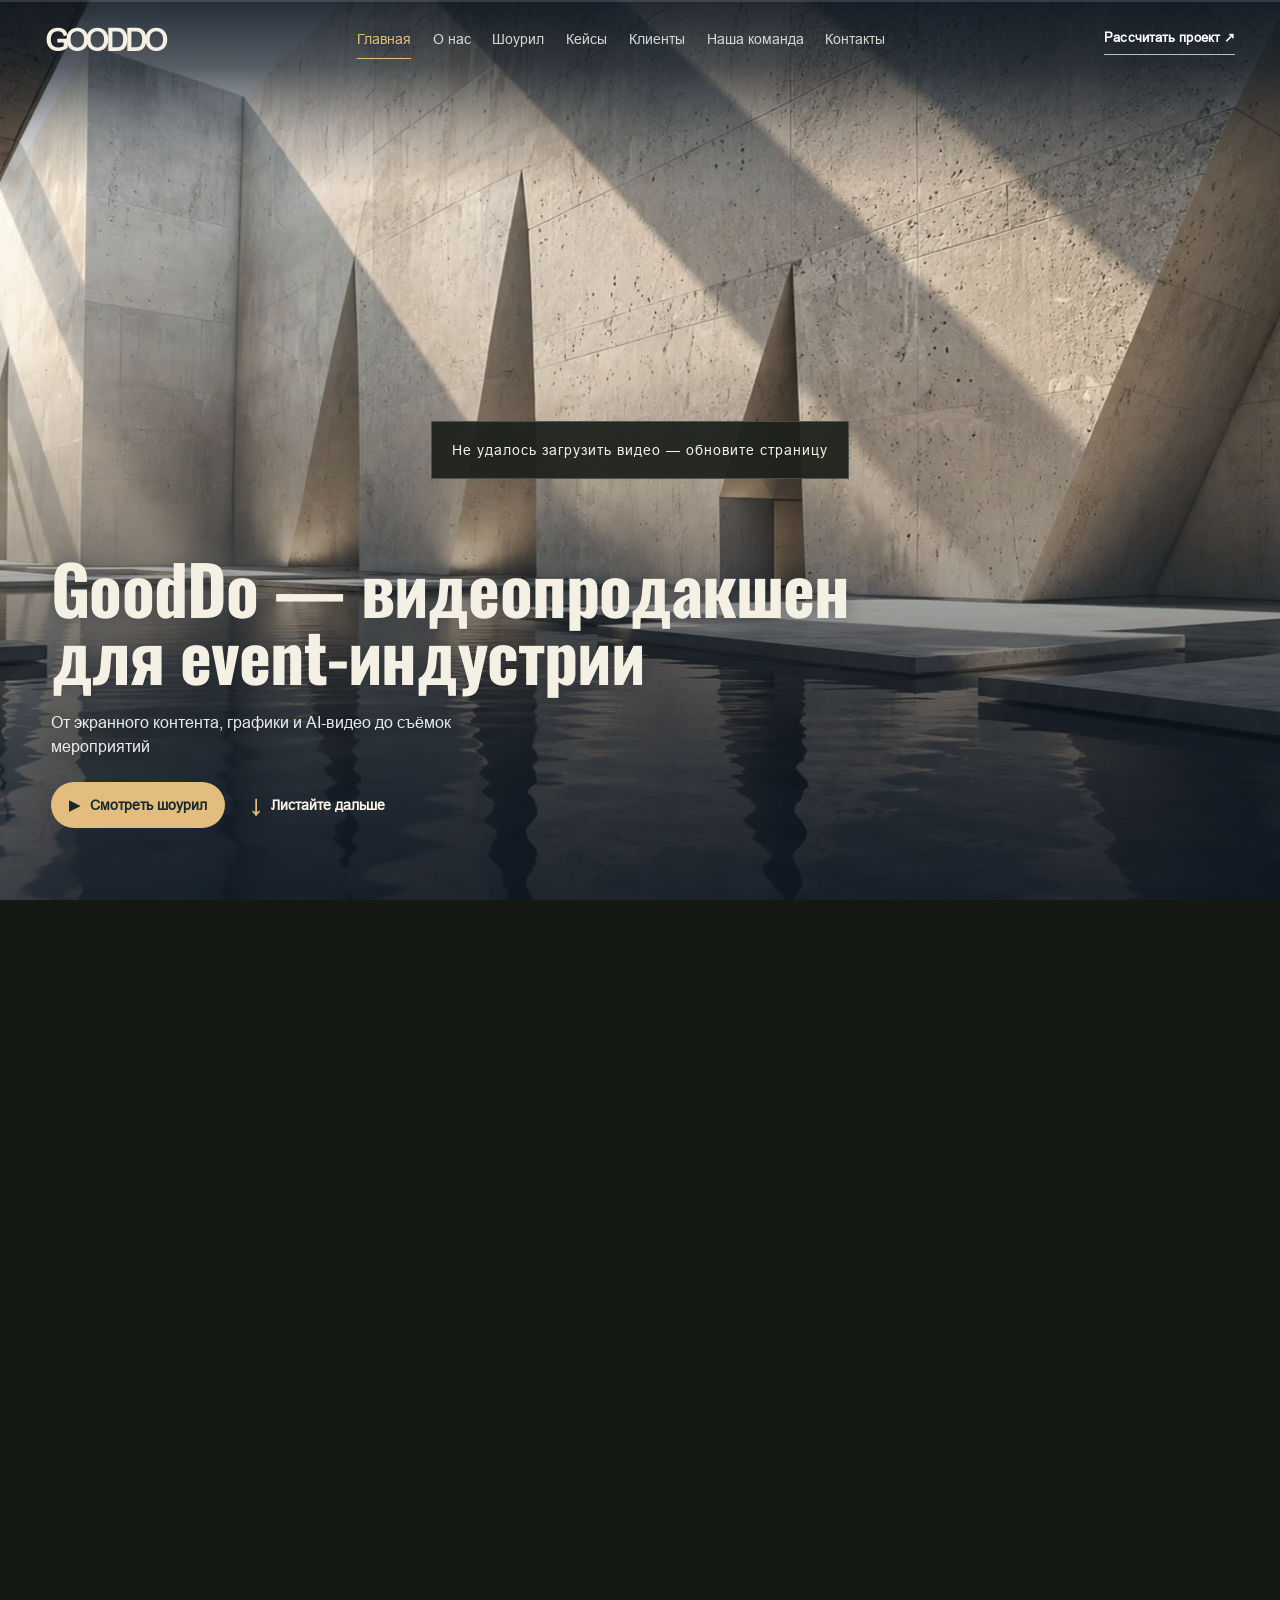
==== review.html @ 55a71979 "Validate Russian phone numbers and show inline email guidance" ====
<!doctype html><html lang="ru"><head><meta charset="utf-8"><meta name="viewport" content="width=device-width, initial-scale=1"><title>GoodDo — видеопродакшен для event-индустрии</title><link rel="stylesheet" href="site.css?v=30"><link rel="stylesheet" href="final-contact.css?v=30"><link rel="icon" type="image/png" href="assets/favicon-gd.png">


</head><body>

<main id="journey" aria-label="Путешествие по галерее GoodDo">
<div class="stage">
<video id="scroll-film" muted playsinline preload="auto" disablepictureinpicture aria-hidden="true"></video>
<section class="team-room" id="team-room" aria-label="Наша команда" aria-hidden="true" inert></section>

<div class="hero-copy" id="hero-copy"><h1>GoodDo — видеопродакшен для event-индустрии</h1><p>От экранного контента, графики и AI-видео до съёмок мероприятий</p>
  <div class="hero-actions">
    <button type="button" id="hero-showreel"><span aria-hidden="true">▶</span> Смотреть шоурил</button>
    <button type="button" id="hero-scroll"><span aria-hidden="true">↓</span> Листайте дальше</button>
  </div>
</div>
<section class="story-titles" id="story-titles" aria-label="О нас" aria-hidden="true" inert>
  <div class="studio-summary" data-route-scroll tabindex="0">
    <h2 class="studio-summary-heading">О нас</h2>
    <div class="studio-facts-grid">
      <article class="story-title"><strong class="studio-metric">13 лет</strong><p>В ивенте и digital</p></article>
      <article class="story-title"><strong class="studio-metric">1000+</strong><p>Реализованных кейсов</p></article>
      <article class="story-title"><strong class="studio-metric">95%</strong><p>Клиентов приходят по рекомендации</p></article>
    </div>
    <p class="studio-trust">Нам доверяют ведущие event-агентства, крупные бренды и банки России. Ценят за качество, надёжность и умение работать с высокими требованиями.</p>
  </div>
</section>
<div class="services-copy" id="services-copy"><h2>От идеи до эфира</h2><p>Находим форму под задачу — снимаем, создаём графику и AI-визуалы, показываем события вживую</p><ul><li>ИИ-ВИДЕО</li><li>ПОСТАНОВКА</li><li>РЕПОРТАЖ</li><li>ГРАФИКА И 3D</li><li>ШОУ И ТРАНСЛЯЦИИ</li></ul></div>
<div id="loading" role="status">ГОТОВИМ ГАЛЕРЕЮ</div>
<section class="glass-scene" id="glass-scene" aria-label="Шоурил GoodDo" inert aria-hidden="true">
<div class="gd-player glass-shell" id="glass-shell" tabindex="-1">
<div class="gd-screen glass-picture">
<video id="showreel-video" class="gd-video" poster="assets/case-media/showreel-2025.webp" playsinline preload="none" aria-label="Шоурил GoodDo 2025"></video>
<div class="gd-surface" id="reel-surface" aria-hidden="true"></div>
<div class="gd-shade" aria-hidden="true"></div>
<header class="gd-head"><h2 class="gd-title glass-title">Шоурил 2025</h2><p class="gd-sub glass-subtitle">GoodDo · <span id="reel-duration">0:00</span></p></header>
<button class="gd-bigplay glass-play" id="reel-play" type="button" aria-label="Смотреть шоурил"><svg viewBox="0 0 24 24" aria-hidden="true" focusable="false"><path d="M8 5.5v13l10.5-6.5z" fill="currentColor"/></svg></button>
<div class="gd-flash" id="reel-flash" aria-hidden="true"></div>
<div class="gd-controls" id="reel-controls">
<div class="gd-progress"><div class="gd-track"><div class="gd-buffer" id="reel-buffer"></div><div class="gd-fill" id="reel-fill"></div></div><input class="gd-seek glass-seek" id="reel-seek" type="range" min="0" max="100" step=".1" value="0" aria-label="Позиция шоурила" aria-valuetext="0:00 из 0:00"></div>
<div class="gd-bar">
<button class="gd-btn" id="reel-toggle" type="button" aria-label="Воспроизвести шоурил"><svg class="gd-i-play" viewBox="0 0 24 24" aria-hidden="true" focusable="false"><path d="M8 5.5v13l10.5-6.5z" fill="currentColor"/></svg><svg class="gd-i-pause" viewBox="0 0 24 24" aria-hidden="true" focusable="false"><path d="M7 5h3.5v14H7zM13.5 5H17v14h-3.5z" fill="currentColor"/></svg></button>
<button class="gd-btn" id="reel-back" type="button" aria-label="Назад на 10 секунд"><svg viewBox="0 0 24 24" aria-hidden="true" focusable="false"><path d="M12 5a7 7 0 1 1-6.6 4.7" fill="none" stroke="currentColor" stroke-width="1.8" stroke-linecap="round"/><path d="M4.5 4.5v5h5" fill="none" stroke="currentColor" stroke-width="1.8" stroke-linecap="round" stroke-linejoin="round"/><text x="12" y="15.4" text-anchor="middle" font-size="7.5" font-family="Arial" font-weight="700" fill="currentColor">10</text></svg></button>
<button class="gd-btn" id="reel-fwd" type="button" aria-label="Вперёд на 10 секунд"><svg viewBox="0 0 24 24" aria-hidden="true" focusable="false"><path d="M12 5a7 7 0 1 0 6.6 4.7" fill="none" stroke="currentColor" stroke-width="1.8" stroke-linecap="round"/><path d="M19.5 4.5v5h-5" fill="none" stroke="currentColor" stroke-width="1.8" stroke-linecap="round" stroke-linejoin="round"/><text x="12" y="15.4" text-anchor="middle" font-size="7.5" font-family="Arial" font-weight="700" fill="currentColor">10</text></svg></button>
<div class="gd-volume"><button class="gd-btn" id="reel-mute" type="button" aria-label="Выключить звук"><svg viewBox="0 0 24 24" aria-hidden="true" focusable="false"><path d="M4 9.5h3.5L12 5.5v13l-4.5-4H4z" fill="currentColor"/><path class="gd-wave" d="M15.5 9a4 4 0 0 1 0 6M17.8 6.6a7.3 7.3 0 0 1 0 10.8" fill="none" stroke="currentColor" stroke-width="1.7" stroke-linecap="round"/><path class="gd-x" d="M16 9.5l5 5M21 9.5l-5 5" fill="none" stroke="currentColor" stroke-width="1.7" stroke-linecap="round"/></svg></button><input class="gd-vol" id="reel-volume" type="range" min="0" max="1" step=".05" value="1" aria-label="Громкость"></div>
<span class="gd-time glass-time" id="reel-time"><span id="reel-current">0:00</span> / <span id="reel-total">0:00</span></span>
<span class="gd-spacer"></span>
<button class="gd-btn" id="reel-pip" type="button" aria-label="Картинка в картинке"><svg viewBox="0 0 24 24" aria-hidden="true" focusable="false"><rect x="3" y="5" width="18" height="14" rx="2" fill="none" stroke="currentColor" stroke-width="1.7"/><rect x="12" y="11.5" width="7" height="5.5" rx="1" fill="currentColor"/></svg></button>
<button class="gd-btn" id="reel-expand" type="button" aria-label="Развернуть шоурил"><svg viewBox="0 0 24 24" aria-hidden="true" focusable="false"><path class="gd-fs-in" d="M4 9V4h5M15 4h5v5M20 15v5h-5M9 20H4v-5" fill="none" stroke="currentColor" stroke-width="1.8" stroke-linecap="round" stroke-linejoin="round"/><path class="gd-fs-out" d="M9 4v5H4M20 9h-5V4M15 20v-5h5M4 15h5v5" fill="none" stroke="currentColor" stroke-width="1.8" stroke-linecap="round" stroke-linejoin="round"/></svg></button>
</div></div>
</div></div></section>
<section class="demo" id="demo" inert aria-hidden="true" aria-label="Контент для ивентов">
  <div class="portfolio-room" aria-hidden="true"><img class="walk-frame" src="assets/ai-hall-walk/01-entry.webp" alt="" decoding="async" hidden><img class="walk-frame" src="assets/ai-hall-walk/02-forward.webp" alt="" decoding="async" hidden><img class="walk-frame" src="assets/ai-hall-walk/03-artwork.webp" alt="" decoding="async" hidden><img class="walk-frame" src="assets/ai-hall-walk/04-exit.webp" alt="" decoding="async" hidden><img class="walk-frame" src="assets/events-hall-walk/01-entry.webp" alt="" decoding="async" hidden><img class="walk-frame" src="assets/events-hall-walk/02-forward.webp" alt="" decoding="async" hidden><img class="walk-frame" src="assets/events-hall-walk/03-artwork.webp" alt="" decoding="async" hidden><img class="walk-frame" src="assets/events-hall-walk/04-exit.webp" alt="" decoding="async" hidden><img class="walk-frame" src="assets/reportage-hall-walk/01-entry.webp" alt="" decoding="async" hidden><img class="walk-frame" src="assets/reportage-hall-walk/02-forward.webp" alt="" decoding="async" hidden><img class="walk-frame" src="assets/reportage-hall-walk/03-artwork.webp" alt="" decoding="async" hidden><img class="walk-frame" src="assets/reportage-hall-walk/04-exit.webp" alt="" decoding="async" hidden><img class="walk-frame" src="assets/hall-concepts/05-shows-broadcasts.webp" alt="" decoding="async" hidden></div>
  <div class="demo-head"><div><p class="gallery-kicker">НИЖНИЙ УРОВЕНЬ / ЗАЛ 01</p><h3 id="deck-heading">Контент для ивентов</h3></div><div class="gallery-actions"><button class="return" data-walk=".64" id="walk-to-art">К работам ↗</button></div></div>
  
  <div class="deck" id="deck">
    <div class="project-cards" id="project-cards" role="group" aria-label="Карусель проектов"></div>
    <div class="carousel-meta">
      <div class="carousel-navigation" role="group" aria-label="Управление каруселью">
        <button class="carousel-control" id="carousel-prev" type="button" aria-label="Предыдущий проект">‹</button>
        <div class="carousel-progress" aria-hidden="true"><span id="carousel-progress"></span></div>
        <span class="carousel-count" id="carousel-count" aria-live="polite">01 / 04</span>
        <button class="carousel-control" id="carousel-next" type="button" aria-label="Следующий проект">›</button>
      </div>
      <p id="walk-instruction">Графика для сцены, экранов, инсталляций и презентаций</p>
    </div>
  </div>
  <p class="demo-hint" id="hint">Листайте работы · Нажмите для просмотра · Прокрутите к следующему залу</p>
</section>
<div class="level-transition" id="level-transition" aria-hidden="true"><div class="concrete-slab" id="concrete-slab"></div></div>
<section class="final-scene" id="final-scene" aria-label="Контакты GoodDo" inert aria-hidden="true"><div class="final-contact-viewport" data-route-scroll><div class="final-content"><span class="eyebrow">GOODDO / ФИНАЛ МАРШРУТА</span><h2>Сделаем ваш проект заметным</h2><p>От первой идеи до последнего кадра — найдём решение под вашу задачу</p><div class="final-actions"><a href="mailto:gooddoprod@gmail.com?subject=GoodDo%20%E2%80%94%20%D1%80%D0%B0%D1%81%D1%81%D1%87%D0%B8%D1%82%D0%B0%D1%82%D1%8C%20%D0%BF%D1%80%D0%BE%D0%B5%D0%BA%D1%82">Рассчитать проект ↗</a><a href="tel:+79254082554">Позвонить ↗</a></div><div class="final-contact"><a href="mailto:gooddoprod@gmail.com">gooddoprod@gmail.com</a><a href="https://t.me/ramil_arifullov" target="_blank" rel="noopener noreferrer">Telegram · Рамиль Арифуллов</a><span>Москва · работаем по всей России</span></div></div></div><div class="loop-hero" id="loop-hero" aria-hidden="true"><h2>GoodDo — видеопродакшен для event-индустрии</h2><p>От экранного контента, графики и AI-видео до съёмок мероприятий</p></div></section>

<div class="route-hud">
<a class="route-brand" href="https://gooddo.ru/" target="_blank" rel="noopener noreferrer" aria-label="Основной сайт GoodDo">GOODDO</a>
<nav class="route-nav" aria-label="Разделы галереи">
<button type="button" data-progress="0" aria-current="step">Главная</button>
<button type="button" data-progress=".12">О нас</button>
<button type="button" data-progress=".367">Шоурил</button>
<button type="button" id="cases-nav-trigger" data-progress=".55" aria-controls="cases-subnav" aria-expanded="false">Кейсы</button>
<button type="button" data-route="clients">Клиенты</button>
<button type="button" data-progress=".85">Наша команда</button>
<button type="button" data-progress=".93">Контакты</button>
</nav>
<nav id="cases-subnav" class="cases-subnav" aria-label="Категории кейсов" hidden>
  <button type="button" data-hall="0" aria-label="Контент для ивентов"><span>Контент для ивентов</span><span class="hall-short-label">Ивент-контент</span></button>
  <button type="button" data-hall="1" aria-label="Графика и ИИ-видео"><span>Графика и ИИ-видео</span><span class="hall-short-label">Графика и ИИ</span></button>
  <button type="button" data-hall="2" aria-label="Постановочная съёмка"><span>Постановочная съёмка</span><span class="hall-short-label">Постановка</span></button>
  <button type="button" data-hall="3" aria-label="Репортажная съёмка ивентов"><span>Репортажная съёмка ивентов</span><span class="hall-short-label">Репортаж</span></button>
</nav>
<a class="route-contact" href="mailto:gooddoprod@gmail.com?subject=GoodDo%20%E2%80%94%20%D1%80%D0%B0%D1%81%D1%81%D1%87%D0%B8%D1%82%D0%B0%D1%82%D1%8C%20%D0%BF%D1%80%D0%BE%D0%B5%D0%BA%D1%82">Рассчитать проект ↗</a></div>
<div class="progress-track" aria-hidden="true"><div id="journey-progress"></div></div>
</div></main>
<dialog id="project" aria-labelledby="project-title">
  <button class="modal-close" id="close" aria-label="Закрыть проект">×</button>
  <div class="project-layout">
    <div class="project-media" id="project-media"><video id="project-video" controls playsinline preload="none"></video><img id="project-poster" hidden alt=""><a class="project-watch" id="project-watch" href="#" target="_blank" rel="noopener noreferrer" hidden>Смотреть видео на Яндекс Диске ↗</a><div class="project-media-caption"><span>GOODDO / КЕЙС</span><span id="project-media-label"></span></div></div>
    <div class="project-copy">
      <div class="eyebrow" id="project-index"></div>
      <h3 id="project-title"></h3>
      <p id="project-desc"></p>
      <div id="project-story"></div>
      <span class="project-tag"></span>
      <button class="project-source" id="project-source" type="button">Рассчитать проект ↗</button>
    </div>
  </div>
  <div class="project-nav"><button id="prev">← Предыдущий</button><span id="project-count">01 / 03</span><button id="next">Следующий →</button></div>
</dialog>

<div class="status" id="status" aria-live="polite"></div><footer>GoodDo</footer>
<script src="web-media.js"></script><script src="hall-data-full.js?v=28-ordered"></script><script src="case-data-full.js?v=20261119"></script><script src="case-media-update.js?v=20261119"></script><script src="portfolio-ui.js?v=28-clean"></script><script src="showreel-player.js?v=28-clean"></script><script src="hall-walk.js?v=28-ordered"></script><script src="scroll-video-timeline.js?v=31-dive"></script><script src="team-config.js?v=29-team-route"></script><script src="team-layer.js?v=29-team-route"></script><script src="scroll-player.js?v=30"></script><script src="client-content.js?v=28-review"></script><script src="project-forms.js?v=32-hint"></script><script src="v24-navigation.js?v=30"></script></body></html>
---- site.css ----
/* Основные стили */
@font-face{font-family:Oswald;src:url('assets/oswald-bold.ttf')}@font-face{font-family:Arial;src:url('assets/arial.ttf')}
*{box-sizing:border-box}html{scroll-behavior:smooth}body{margin:0;background:#1d211c;color:#f4f0e3;font:16px Arial,sans-serif}button,a{color:inherit}button{cursor:pointer;font:inherit}button:focus-visible,a:focus-visible{outline:2px solid #f4f0e3;outline-offset:5px}header{padding:25px 4vw;border-bottom:1px solid #fff3;display:flex;align-items:center;justify-content:space-between;gap:20px}.wordmark{font-weight:bold;font-size:28px;letter-spacing:-2px}.eyebrow{font-size:12px;letter-spacing:2px;text-transform:uppercase}.intro{max-width:1500px;margin:auto;padding:50px 4vw 24px}.intro h1{font:clamp(32px,4vw,62px)/1.2 Oswald,sans-serif;margin:14px 0 20px}.intro p{max-width:900px;line-height:1.7;color:#d4d2c5}.jump{display:inline-block;margin:10px 20px 15px 0;text-decoration:none;border-bottom:1px solid #aaa;padding-bottom:6px}.film{width:92%;max-width:1500px;display:block;margin:0 auto 25px;aspect-ratio:16/9;background:#131611;border:1px solid #fff2}.meta{max-width:1500px;margin:0 auto;padding:0 4vw 40px;display:flex;gap:20px;justify-content:space-between;color:#b8bcae;font-size:13px}.section-title{max-width:1500px;margin:auto;padding:45px 4vw 25px}.section-title h2{font:42px Oswald,sans-serif;margin:0 0 12px}.section-title p{color:#c9ccbf;line-height:1.6}.demo{position:relative;height:760px;margin:0 4vw 60px;overflow:hidden;background:linear-gradient(#10190b65,#10190b80),url('assets/gallery.webp') center/cover;perspective:1400px;border:1px solid #fff3}.demo:before{content:'';position:absolute;inset:0;background:#11180c;opacity:0;transition:opacity .8s}.demo.expanded:before{opacity:.38}.demo-head{position:absolute;top:25px;left:30px;right:30px;display:flex;justify-content:space-between;align-items:center;z-index:2}.demo-head h3{font:26px Oswald,sans-serif;margin:0}.demo-hint{position:absolute;bottom:27px;left:0;right:0;text-align:center;font-size:14px;letter-spacing:1px}.deck{position:absolute;inset:0}.art{position:absolute;left:calc(50% - 180px);top:calc(50% - 110px);width:360px;height:220px;padding:7px;border:0;background:linear-gradient(130deg,#b7a276,#4e4232,#a58b65);box-shadow:0 18px 55px #10150b90;transform:scale(1.65);transition:transform .85s cubic-bezier(.2,.8,.2,1),opacity .45s;opacity:0;text-align:left}.art img{width:100%;height:100%;object-fit:cover}.art:after{content:'';position:absolute;inset:55% 7px 7px;background:linear-gradient(transparent,#111c)}.art span{position:absolute;left:20px;right:20px;bottom:20px;font:21px Oswald,sans-serif;z-index:1}.art small{position:absolute;left:16px;top:16px;z-index:1;font:10px Arial,sans-serif;padding:5px;background:#10180fc0;letter-spacing:1px}.art.front{opacity:1;z-index:4}.expanded .art{opacity:1}.expanded .art:nth-child(1){transform:translate(-230px,-145px) rotateY(-7deg) rotate(-2deg)}.expanded .art:nth-child(2){transform:translate(230px,-130px) rotateY(7deg) rotate(2deg);transition-delay:.065s}.expanded .art:nth-child(3){transform:translate(-220px,125px) rotateY(5deg) rotate(-2deg);transition-delay:.13s}.expanded .art:nth-child(4){transform:translate(225px,130px) rotateY(-5deg) rotate(2deg);transition-delay:.195s}.art:hover{filter:brightness(1.09)}.return{border:1px solid #fff5;background:#1a211c80;padding:12px 18px;font-size:12px;letter-spacing:.5px}.return[hidden]{display:none}
dialog{border:1px solid #6d7565;background:#1d231eee;color:#f4f0e3;width:min(1500px,96vw);max-width:none;padding:70px 35px 40px;box-shadow:0 30px 120px #0009}dialog::backdrop{background:#0c110bba;backdrop-filter:blur(5px)}.modal-close{position:absolute;right:24px;top:12px;border:0;background:none;font-size:42px}.project-layout{display:grid;grid-template-columns:200px minmax(0,1fr) 210px;align-items:center;gap:28px}.project-layout h3{font:34px/1.2 Oswald,sans-serif}.project-layout p{font-size:15px;line-height:1.6}.project-layout video{width:100%;aspect-ratio:16/9;background:#121611}.project-note{font-size:12px!important;color:#bfc6b7;text-align:center}.project-nav{display:flex;justify-content:space-between;margin-top:25px;gap:12px}.project-nav button{background:none;border:1px solid #fff4;padding:10px 15px}.status{font-size:12px;color:#bbc1b3;padding:20px 4vw}footer{padding:30px 4vw;border-top:1px solid #fff2;color:#b6bcae;font-size:13px}.sr{position:absolute;width:1px;height:1px;overflow:hidden;clip-path:inset(50%)}
@media(max-width:900px){.project-layout{grid-template-columns:1fr}.project-layout aside:last-child{display:none}.project-layout h3{margin:10px 0}.project-layout p{margin:10px 0}.demo{height:650px}.art{width:280px;height:172px;left:calc(50% - 140px);top:calc(50% - 86px)}.expanded .art:nth-child(1){transform:translate(-160px,-120px)}.expanded .art:nth-child(2){transform:translate(160px,-120px)}.expanded .art:nth-child(3){transform:translate(-160px,100px)}.expanded .art:nth-child(4){transform:translate(160px,100px)}}
@media(max-width:620px){header .eyebrow{font-size:10px}.intro{padding-top:28px}.intro h1{font-size:38px}.meta{flex-direction:column;gap:8px}.section-title h2{font-size:32px}.demo{height:570px;margin:0 12px 30px}.demo-head{left:18px;right:18px;align-items:start}.demo-head h3{font-size:21px}.return{font-size:10px;padding:9px}.art{width:42%;height:145px;left:29%;top:calc(50% - 72px);transform:scale(1.7)}.art span{font-size:16px;left:13px;bottom:15px}.expanded .art:nth-child(1){transform:translate(-56%,-110px)}.expanded .art:nth-child(2){transform:translate(56%,-110px)}.expanded .art:nth-child(3){transform:translate(-56%,75px)}.expanded .art:nth-child(4){transform:translate(56%,75px)}.demo-hint{font-size:11px;padding:0 15px}dialog{padding:50px 20px 25px}.project-layout{gap:12px}.project-nav button{font-size:12px}.project-layout aside p{display:none}}
@keyframes side-in-left{from{opacity:0;transform:translateX(-35px)}to{opacity:1;transform:translateX(0)}}@keyframes side-in-right{from{opacity:0;transform:translateX(35px)}to{opacity:1;transform:translateX(0)}}@keyframes player-in{from{opacity:0;transform:scale(.94)}to{opacity:1;transform:scale(1)}}dialog[open] .project-layout>aside:first-child{animation:side-in-left .65s .15s both}dialog[open] .project-layout>aside:last-child{animation:side-in-right .65s .22s both}dialog[open] .project-layout>div{animation:player-in .55s both}@media(prefers-reduced-motion:reduce){dialog[open] .project-layout>*{animation:none!important}html{scroll-behavior:auto}.art,.demo:before{transition:none}}

/* One continuous scroll journey, with the portfolio in the same pinned stage */
html{scroll-behavior:auto;scrollbar-width:thin;scrollbar-color:#c1b293 #20241e}
body{background:#151914;overflow-x:clip}
#journey{height:1200svh;position:relative}
.stage{position:sticky;top:0;height:100svh;min-height:320px;overflow:clip;background:#151914}
.stage::before{content:'';position:absolute;inset:0;background:linear-gradient(#13170fcc,#13170fcc),url('assets/gallery.webp') center/cover}
#scroll-film{position:absolute;inset:0;width:100%;height:100%;object-fit:contain;pointer-events:none;visibility:hidden}
#scroll-film.ready{visibility:visible}
#loading{position:absolute;z-index:5;left:50%;top:50%;transform:translate(-50%,-50%);font-size:14px;letter-spacing:1px;text-align:center;padding:20px;background:#1d211cef;border:1px solid #fff3}
#loading[hidden]{display:none}
.route-hud{position:absolute;z-index:8;bottom:0;left:0;right:0;display:flex;align-items:center;justify-content:space-between;gap:20px;padding:38px 3vw 20px;background:linear-gradient(transparent,#111810e8);pointer-events:none}
.route-hud>*{pointer-events:auto}
.route-nav{display:flex;gap:6px}
.route-nav button{border:1px solid #f4f0e330;background:#141b1480;color:#f4f0e3;padding:10px 16px;font-size:11px;letter-spacing:.5px;backdrop-filter:blur(8px)}
.route-nav button[aria-current=step]{background:#f4f0e3;color:#1d211c;border-color:#f4f0e3}
.progress-track{position:absolute;bottom:0;left:0;right:0;height:3px;background:#fff2;z-index:10}
#journey-progress{height:100%;background:#f4f0e3;transform:scaleX(0);transform-origin:left}
.demo{position:absolute;inset:0;width:100%;height:100%!important;margin:0!important;border:0;opacity:0;will-change:transform,opacity;overflow:clip}
.demo-head{top:28px;left:3vw;right:3vw}
.demo-hint{bottom:95px}
.status{position:absolute;width:1px;height:1px;padding:0;overflow:hidden;clip-path:inset(50%)}
footer{display:none}
@media(max-width:760px){
  #journey{height:1100svh}
  .route-hud{display:block;padding:30px 18px 18px}
  .route-nav{display:grid;grid-template-columns:repeat(4,1fr);gap:4px}
  .route-nav button{font-size:9px;padding:11px 4px}
  .demo-head{top:26px;left:18px;right:18px}
  .demo-hint{bottom:118px}
}
@media(max-height:600px) and (min-width:621px){
  .art{width:240px;height:145px;left:calc(50% - 120px);top:calc(50% - 72px)}
  .expanded .art:nth-child(1){transform:translate(-155px,-95px)}
  .expanded .art:nth-child(2){transform:translate(155px,-95px)}
  .expanded .art:nth-child(3){transform:translate(-155px,65px)}
  .expanded .art:nth-child(4){transform:translate(155px,65px)}
  .demo-hint{bottom:58px}.route-hud{padding-bottom:12px}
}
.glass-scene{position:absolute;inset:0;z-index:2;display:flex;align-items:center;justify-content:center;perspective:1600px;pointer-events:none;opacity:0}
.glass-shell{width:min(68vw,1000px,calc((100svh - 280px)*1.7778));padding:16px;border-radius:28px;border:1px solid #ffffffe0;background:linear-gradient(135deg,#ffffff4f,#ffffff12 36%,#f3e5d526 68%,#ffffff4d);box-shadow:0 35px 75px -20px #1a1b1e80,0 8px 22px #1112,inset 0 1px 1px #fff,inset 0 -1px 1px #fff7;backdrop-filter:blur(18px) saturate(1.15);-webkit-backdrop-filter:blur(18px) saturate(1.15);position:relative;pointer-events:auto;will-change:transform;isolation:isolate}
.glass-shell::before{content:'';position:absolute;inset:1px;border-radius:26px;background:linear-gradient(118deg,#fff3,transparent 23%,transparent 71%,#fff2);pointer-events:none;z-index:-1}
.glass-picture{position:relative;aspect-ratio:16/9;overflow:hidden;border-radius:15px;background:#121811;box-shadow:0 0 0 1px #fff4}
#showreel-video{display:block;width:100%;height:100%;object-fit:cover}
.glass-play{position:absolute;left:50%;top:50%;transform:translate(-50%,-50%);width:72px;height:72px;border-radius:50%;border:1px solid #fffb;color:#fff;background:#ffffff24;backdrop-filter:blur(12px);font-size:23px;box-shadow:inset 0 1px #fff8,0 7px 30px #1114;transition:opacity .2s,background .2s}
.glass-play:hover{background:#ffffff4d}
.glass-shell.is-playing .glass-play{opacity:0;pointer-events:none}
.glass-caption{display:flex;align-items:center;justify-content:space-between;gap:15px;padding:15px 5px 5px;color:#fff;text-shadow:0 1px 8px #0007}
.glass-title{font:22px/1 Oswald,sans-serif;letter-spacing:1px;margin:0 0 7px}
.glass-subtitle{font:10px Arial,sans-serif;letter-spacing:1px;margin:0;color:#fffe}
.glass-actions{display:flex;align-items:center;gap:8px}
.glass-control{width:40px;height:40px;border-radius:50%;background:#ffffff18;border:1px solid #fff8;font-size:17px;color:#fff;display:grid;place-items:center}
.glass-control:hover{background:#ffffff38}
.glass-time{font-size:11px;font-variant-numeric:tabular-nums;min-width:32px;text-align:center;color:#fff}
.glass-seek{display:block;width:calc(100% - 10px);height:12px;margin:9px 5px 0;accent-color:#fff;cursor:pointer}
.glass-shell:fullscreen{width:100vw;height:100dvh;max-width:none;border:0;border-radius:0;background:#121611;display:flex;flex-direction:column;justify-content:center;padding:24px;transform:none!important}
.glass-shell:fullscreen .glass-picture{max-height:calc(100dvh - 125px);aspect-ratio:auto;flex:1}
.glass-shell:fullscreen #showreel-video{object-fit:contain}
.glass-scene{isolation:isolate}
@media(max-width:760px){.glass-scene::before{content:'';position:absolute;inset:0;z-index:-1;background:linear-gradient(#1113,#1115),url('assets/gallery.webp') center/cover}}
@media(max-width:760px){.glass-shell{width:calc(100vw - 32px);padding:10px;border-radius:22px}.glass-picture{border-radius:12px}.glass-caption{padding:12px 3px 2px;gap:8px}.glass-title{font-size:19px}.glass-subtitle{font-size:8px;letter-spacing:.5px}.glass-actions{gap:5px}.glass-control{width:34px;height:34px}.glass-play{width:60px;height:60px}.glass-time{font-size:10px;min-width:26px}}
@media(max-height:500px){.glass-shell{width:min(65vw,calc((100svh - 150px)*1.7778));padding:8px;border-radius:18px}.glass-caption{padding:7px 3px 0}.glass-title{font-size:16px;margin-bottom:3px}.glass-subtitle{font-size:8px}.glass-control{width:30px;height:30px}.glass-seek{margin-top:3px}.glass-play{width:50px;height:50px}}
@media(prefers-reduced-motion:reduce){.glass-play{transition:none}}

html{scrollbar-gutter:stable}
#journey{height:1400svh}
.demo{background:none;z-index:3;isolation:isolate;perspective:1600px}
.portfolio-room{position:absolute;inset:0;background:linear-gradient(#070f191a,#070c1b66),url('assets/entrance-02-dark.webp') center/cover;z-index:-2;will-change:transform}
.demo::before{z-index:-1;background:#080c17}.demo.expanded::before{opacity:.3}
.demo-head{z-index:6;align-items:center}.gallery-kicker{font-size:10px;letter-spacing:2px;margin:0 0 9px;color:#d8e1e9}.demo-head h3{font:30px/1 Oswald,sans-serif;letter-spacing:1px}
.return{border-radius:30px;border-color:#ffffff80;background:#ffffff14;backdrop-filter:blur(16px);padding:14px 20px}
.deck{perspective:1600px;transform-style:preserve-3d}
.category-card,.art{color:#fff;border:1px solid #ffffffb3;background:linear-gradient(130deg,#ffffff38,#ffffff0c 48%,#e0ecf52b);box-shadow:0 25px 60px #02050b70,inset 0 1px 1px #fff9;backdrop-filter:blur(18px) saturate(1.1);-webkit-backdrop-filter:blur(18px) saturate(1.1);border-radius:24px;text-align:left;overflow:clip}
.category-card{position:absolute;left:50%;top:46%;width:min(570px,60vw,calc((100svh - 290px)*1.55));padding:13px;transform:translate(-50%,-50%);transition:transform .65s cubic-bezier(.2,.75,.2,1),opacity .4s .2s;z-index:5}
.category-card img{width:100%;aspect-ratio:16/9;display:block;object-fit:cover;border-radius:14px}
.category-caption{display:flex;align-items:center;justify-content:space-between;padding:19px 10px 10px}.category-caption small{font-size:10px;letter-spacing:1.5px;color:#dce4ee;display:block;margin-bottom:10px}.category-caption strong{font:38px/1 Oswald,sans-serif;letter-spacing:1px}.category-arrow{width:44px;height:44px;display:grid;place-items:center;border:1px solid #fff8;border-radius:50%;font-size:24px;background:#fff1}
.category-bottom{display:block;border-top:1px solid #fff3;padding:13px 10px 3px;font-size:9px;letter-spacing:1.15px;color:#e7ebf1}
.expanded .category-card{opacity:0;transform:translate(-50%,-50%) scale(.83);pointer-events:none;transition-delay:0s}
.project-cards{position:absolute;inset:0;perspective:1600px;transform-style:preserve-3d}
.art{width:min(25vw,310px);height:auto;left:50%;top:46%;padding:10px;opacity:0;transform:translate(-50%,-50%) scale(.8);transition:transform .8s cubic-bezier(.2,.75,.2,1),opacity .5s,box-shadow .25s,border-color .25s;transform-origin:center;z-index:2}
.art::after{display:none}.art img{display:block;width:100%;height:auto;aspect-ratio:16/10;object-fit:cover;border-radius:14px}
.art .card-caption{position:static;display:block;padding:11px 5px 5px;font:22px/1.2 Oswald,sans-serif;letter-spacing:.2px}
.art .card-index{position:static;display:block;background:none;padding:0;margin-bottom:6px;font:9px/1.3 Arial,sans-serif;color:#d6e2ed;letter-spacing:1.5px}
.art .card-arrow{position:static;float:right;font:20px Arial,sans-serif}
.expanded .art{opacity:1}
.expanded .art:nth-child(1){transform:translate(-184%,-40%) translateZ(-65px) rotateY(12deg) rotateZ(-4deg);transition-delay:.05s}
.expanded .art:nth-child(2){transform:translate(-95%,-57%) translateZ(12px) rotateY(4deg) rotateZ(-1.5deg);transition-delay:.1s;z-index:3}
.expanded .art:nth-child(3){transform:translate(-5%,-53%) translateZ(28px) rotateY(-4deg) rotateZ(1.5deg);transition-delay:.15s;z-index:4}
.expanded .art:nth-child(4){transform:translate(84%,-36%) translateZ(-65px) rotateY(-12deg) rotateZ(4deg);transition-delay:.2s}
.art:hover,.art:focus-visible{filter:none;border-color:#fff;box-shadow:0 30px 65px #02050b99,inset 0 0 0 1px #fff9;z-index:7}
.art.selected{border-color:#fff}
.art:nth-child(4) .card-caption{text-align:right}
.art:nth-child(4) .card-arrow{float:left}
.demo-hint{color:#e6ebf0;letter-spacing:1.6px;font-size:11px;bottom:105px}
.level-transition{position:absolute;inset:0;z-index:7;pointer-events:none;overflow:clip;visibility:hidden}
.concrete-slab{position:absolute;left:-10%;top:0;width:120%;height:140%;background:linear-gradient(120deg,#c2b5a144,#3a342d77),url('assets/atrium.webp') 82% 20%/300% auto;box-shadow:0 -25px 70px #14120fa0,0 35px 65px #070a0de0;border-top:2px solid #dfd2ba80;border-bottom:60px solid #51493f;will-change:transform;transform-origin:center}
.concrete-slab::after{content:'';position:absolute;left:0;right:0;top:28%;height:1px;background:#4d463d66;box-shadow:0 180px #4d463d55,0 360px #4d463d55}
#project{padding:78px 24px 28px;width:min(1440px,98vw);max-height:96svh;border:0;background:transparent;box-shadow:none;overflow:auto;color:#fff}
#project::backdrop{background:#07111bc9;backdrop-filter:blur(10px)}
.project-layout{grid-template-columns:minmax(160px,.8fr) minmax(0,3fr) minmax(160px,.8fr);gap:20px;align-items:center}
.project-layout>aside{padding:23px 19px;border:1px solid #fff5;border-radius:22px;background:linear-gradient(130deg,#ffffff20,#ffffff08);backdrop-filter:blur(20px);box-shadow:inset 0 1px #fff5}
.project-layout h3{font:30px/1.15 Oswald,sans-serif;margin:16px 0;overflow-wrap:anywhere}.project-layout p{font-size:13px;line-height:1.65;color:#e0e7ed}
.project-layout .eyebrow{font-size:9px;letter-spacing:1.5px}.project-tag{display:block;margin-top:26px;font-size:9px;letter-spacing:1px;color:#b9c7d4}
.project-media{padding:12px;border:1px solid #ffffffb3;border-radius:24px;background:linear-gradient(130deg,#ffffff38,#ffffff10 45%,#ffffff29);backdrop-filter:blur(20px);box-shadow:0 25px 90px #0007,inset 0 1px #fff9;transform-origin:center}
.project-layout video{border-radius:14px;display:block;object-fit:contain}
.project-media-caption{display:flex;justify-content:space-between;gap:8px;padding:15px 5px 3px;font-size:8px;letter-spacing:1px;color:#e6edf5}
.project-services{border-top:1px solid #fff3;padding-top:14px;margin-top:20px;font-size:11px;line-height:2;color:#d2dee8}.project-services span{display:block}
.modal-close{right:28px;top:14px;width:44px;height:44px;border:1px solid #fff8;border-radius:50%;background:#ffffff14;backdrop-filter:blur(12px);font-size:30px;line-height:1}
.project-nav{max-width:650px;margin:28px auto 0;align-items:center}.project-nav button{border-radius:30px;background:#ffffff12;padding:13px 20px;font-size:12px}.project-nav span{font-size:11px;letter-spacing:2px;color:#d3dfe9}
#project[open] .project-layout>div{animation:none}
#project.closing .project-layout>aside{opacity:0;transition:opacity .18s}
@media(max-width:1050px){.project-layout{grid-template-columns:1fr 2.6fr}.project-layout>aside:last-child{display:none}.art .card-caption{font-size:18px}}
@media(max-width:760px){
 #journey{height:1300svh}.demo-head{top:28px}.gallery-kicker{font-size:8px;letter-spacing:1.5px}.demo-head h3{font-size:26px}.return{font-size:10px;padding:12px 16px}
 .category-card{width:calc(100% - 44px);max-width:470px;top:46%;padding:10px;border-radius:22px}.category-caption{padding:16px 8px 10px}.category-caption strong{font-size:32px}.category-caption small{font-size:9px}.category-bottom{font-size:8px;line-height:1.5;letter-spacing:.6px}
 .art{width:calc((100vw - 58px)/2);max-width:240px;top:45%;left:50%;padding:8px;border-radius:18px}.art img{border-radius:11px}.art .card-caption{font-size:17px;padding:10px 2px 4px}.art .card-index{font-size:8px;letter-spacing:.6px}.art .card-arrow{display:none}
 .expanded .art:nth-child(1){transform:translate(-105%,-111%) rotate(-2deg)}.expanded .art:nth-child(2){transform:translate(5%,-109%) rotate(2deg)}.expanded .art:nth-child(3){transform:translate(-105%,4%) rotate(-1deg)}.expanded .art:nth-child(4){transform:translate(5%,6%) rotate(1deg)}
 .demo-hint{font-size:9px;letter-spacing:1px;bottom:125px}
 #project{width:100vw;max-height:100svh;padding:65px 18px 25px}.project-layout{display:flex;flex-direction:column;gap:14px}.project-media{order:0;width:100%;padding:9px;border-radius:20px}.project-description{order:1;width:100%}.project-layout>aside:last-child{display:block;order:2;width:100%}.project-layout>aside{padding:18px}.project-layout aside p{display:block;margin:8px 0}.project-layout h3{font-size:25px;margin:10px 0}.project-tag{margin-top:14px}.project-services{margin-top:12px;padding-top:9px}.project-media-caption{font-size:7px;letter-spacing:.5px}.project-nav{margin-top:19px}.project-nav button{padding:12px 13px;font-size:11px}.project-nav span{font-size:10px;letter-spacing:.5px}.modal-close{right:20px;top:10px}
}
@media(max-height:560px) and (min-width:761px){.category-card{width:360px;top:45%;padding:9px}.category-caption{padding:10px 6px}.category-caption strong{font-size:26px}.category-bottom{display:none}.art{width:22vw;max-width:255px;top:45%}.art img{aspect-ratio:16/8}.demo-hint{bottom:74px}.project-layout>aside{padding:14px}.project-layout h3{font-size:22px}.project-layout p{font-size:11px}.project-nav{margin-top:12px}#project{padding-top:62px}}
@media(prefers-reduced-motion:reduce){.category-card,.art,.demo::before{transition:none!important}.concrete-slab{display:none}}
#journey{height:3400svh}
.portfolio-room{background:#080e15;overflow:clip}
.portfolio-room::after{content:'';position:absolute;inset:0;background:linear-gradient(#050a122b,transparent 35%,#050a1215 60%,#050a12bb);pointer-events:none}
.walk-frame{position:absolute;inset:0;width:100%;height:100%;object-fit:cover;opacity:1;transform-origin:50% 55%;will-change:transform}
.walk-frame:first-child{opacity:1}
.gallery-actions{display:flex;gap:10px;align-items:center}
.walk-description{position:absolute;left:4vw;bottom:188px;max-width:560px;color:#f6f8fa;pointer-events:none;text-shadow:0 2px 15px #0008}
.walk-description h4{font:clamp(28px,3.5vw,48px)/1.2 Oswald,sans-serif;letter-spacing:1px;margin:12px 0}
#walk-counter{font:11px Arial,sans-serif;letter-spacing:2px;color:#d3dfe9;margin:0}
#walk-instruction{font:14px/1.6 Arial,sans-serif;letter-spacing:.4px;margin:0;color:#d5e0ea}
.walk-nav{position:absolute;bottom:103px;left:50%;transform:translateX(-50%);display:flex;gap:6px;padding:6px;border:1px solid #fff3;border-radius:35px;background:#09111a60;backdrop-filter:blur(14px);z-index:6}
.walk-nav button{display:flex;align-items:center;gap:8px;padding:10px 18px;border:0;border-radius:25px;background:transparent;font-size:10px;letter-spacing:.5px;color:#e3eaf2;white-space:nowrap}
.walk-nav button[aria-current=step]{background:#e7eef2;color:#111b26}
.walk-nav button:hover{box-shadow:inset 0 0 0 1px #fff7}
.demo-hint{bottom:169px}
.deck{opacity:0;pointer-events:none}
.project-cards{pointer-events:none}
.art,.category-card{pointer-events:auto}
.category-card{width:min(480px,56vw,calc((100svh - 320px)*1.55));top:43%}
.art{top:43%}
@media(max-width:760px){
 #journey{height:3200svh}
 .walk-frame:nth-child(1){object-position:65% center}.walk-frame:nth-child(2){object-position:63% center}.walk-frame:nth-child(3){object-position:70% center}.walk-frame:nth-child(4){object-position:55% center}
 .walk-description{left:24px;right:24px;bottom:214px}.walk-description h4{font-size:31px;margin:10px 0}#walk-instruction{font-size:12px;line-height:1.6;max-width:280px}
 .walk-nav{bottom:107px;gap:2px;padding:5px;max-width:calc(100vw - 24px)}.walk-nav button{font-size:9px;gap:5px;padding:10px 12px}.demo-hint{bottom:175px;font-size:8px}
 .category-card{width:calc(100% - 44px);top:42%;max-width:430px}.art{top:42%}
 .gallery-actions{gap:5px}.gallery-actions .return{font-size:9px;padding:11px 13px}
}
@media(max-height:560px) and (min-width:761px){.category-card{width:310px;top:43%}.art{width:20vw;max-width:230px;top:40%}.walk-description{bottom:155px}.walk-description h4{font-size:28px}.walk-nav{bottom:77px}.demo-hint{bottom:137px}.walk-nav button{padding:8px 16px}}

/* Background frames never overlap or dissolve */
.walk-frame[hidden],#project-poster[hidden],#project-video[hidden]{display:none!important}
.walk-frame{transition:none!important}
.hall-nav{position:absolute;top:100px;left:3vw;display:flex;gap:4px;padding:4px;border:1px solid #fff5;border-radius:30px;background:#09111acc;z-index:6}
.hall-nav button{color:#f4f6f8;border:0;background:transparent;border-radius:24px;padding:10px 17px;font:11px Arial,sans-serif;min-height:40px}
.hall-nav button[aria-current=step]{background:#e8edf2;color:#14202b}
.demo-head h3{font-size:clamp(22px,2.6vw,32px);line-height:1.1;max-width:65vw}
.demo[data-hall=events] .demo-head{color:#142432;text-shadow:0 1px 6px #ffffffb0}
.demo[data-hall=events] .gallery-kicker{color:#243443}
.demo[data-hall=events] .walk-description{color:#142432;text-shadow:0 1px 8px #fff9}
.demo[data-hall=events] #walk-counter,.demo[data-hall=events] #walk-instruction{color:#142432}
.demo[data-hall=events] .gallery-actions .return{background:#142333d9;color:white;text-shadow:none}
.category-card{background:linear-gradient(130deg,#304252d9,#172638cf 48%,#263c4cdb)}
.category-caption strong{font-size:clamp(24px,2.8vw,36px);line-height:1.1}
#project-poster{display:block;width:100%;aspect-ratio:16/9;object-fit:cover;border-radius:14px}
@media(max-width:760px){.hall-nav{top:109px;left:18px}.hall-nav button{padding:8px 15px;font-size:10px}.demo-head h3{max-width:215px;font-size:23px}.gallery-actions .return{max-width:110px}.category-caption strong{font-size:28px}}
/* Review build: fixed navigation and three real projects in each visible hall */
.route-hud{position:absolute;top:0;bottom:auto;min-height:80px;padding:15px 3vw;justify-content:space-between;background:linear-gradient(#0a1420dd,#0a1420a8 75%,transparent);backdrop-filter:blur(10px)}
.route-brand{font:700 24px/1 Arial,sans-serif;letter-spacing:-1.5px;text-decoration:none;white-space:nowrap}
.route-contact{border:1px solid #ffffff80;padding:11px 15px;text-decoration:none;white-space:nowrap;font-size:11px;letter-spacing:.4px}
.route-contact:hover,.route-contact:focus-visible{background:#fff;color:#14202b}
.route-nav button{border:0;background:transparent;border-bottom:1px solid transparent;padding:10px 8px}
.route-nav button[aria-current=step]{background:transparent;color:#fff;border-bottom-color:#fff}
.demo-head{top:105px}.hall-nav{top:183px}.progress-track{top:0;bottom:auto;height:2px}
.expanded .art:nth-child(1){transform:translate(-160%,-46%) translateZ(-70px) rotateY(9deg) scale(.86);z-index:2}
.expanded .art:nth-child(2){transform:translate(-50%,-54%) translateZ(35px) scale(1.07);z-index:4}
.expanded .art:nth-child(3){transform:translate(60%,-46%) translateZ(-70px) rotateY(-9deg) scale(.86);z-index:2}
.glass-caption{color:#1b2a31;text-shadow:none;background:#e8e4dbe8;border-radius:13px;padding:13px 14px 8px;margin-top:8px}
.glass-subtitle,.glass-time{color:#33454d}.glass-control{color:#172a32;border-color:#31465177;background:#ffffffa8}
.project-source{display:inline-block;margin-top:15px;color:#fff;font-size:12px;text-underline-offset:4px}
.project-details #project-result-label[hidden],#project-result[hidden]{display:none!important}
.project-description h3{font-size:clamp(20px,1.8vw,26px);line-height:1.14;hyphens:auto}
.demo-hint{bottom:145px}
.demo[data-hall=film] .demo-head,.demo[data-hall=film] .walk-description{color:#142432;text-shadow:0 1px 8px #fff9}
.demo[data-hall=film] .walk-description{background:#f3eee2dc;padding:12px 20px;border-radius:14px;text-shadow:none}
.demo[data-hall=film] .gallery-kicker,.demo[data-hall=film] #walk-counter,.demo[data-hall=film] #walk-instruction{color:#243443}
.demo[data-hall=film] .gallery-actions .return{background:#142333d9;color:white;text-shadow:none}
@media(max-width:760px){
 .route-hud{display:grid;grid-template-columns:1fr auto;gap:7px 12px;padding:12px 18px 8px;min-height:99px}
 .route-brand{font-size:20px}.route-contact{font-size:9px;padding:9px 10px}
 .route-nav{grid-column:1/3;grid-row:2;display:grid;grid-template-columns:repeat(4,1fr);gap:3px}
 .route-nav button{font-size:9px;padding:6px 2px}
 .demo-head{top:126px}.hall-nav{top:193px;left:18px;right:18px;overflow:auto;max-width:calc(100vw - 36px)}
 .hall-nav button{font-size:9px;padding:8px 10px;white-space:nowrap}
 .art{width:min(49vw,195px);top:47%}
 .expanded .art:nth-child(1){transform:translate(-50%,-124%) scale(.86);z-index:2}
 .expanded .art:nth-child(2){transform:translate(-50%,-50%) scale(1);z-index:4}
 .expanded .art:nth-child(3){transform:translate(-50%,24%) scale(.86);z-index:2}
 .demo-hint{bottom:155px}
}
/* The work selection is always a three-card carousel */
.deck{pointer-events:auto;transition:opacity .35s ease}
.project-cards{pointer-events:none}
.art,.expanded .art{left:50%;top:43%;width:min(41vw,520px);height:auto;max-width:none;opacity:1;transform-origin:center;transition:transform .65s cubic-bezier(.2,.75,.2,1),filter .5s,box-shadow .5s;pointer-events:auto;cursor:grab;touch-action:pan-y}
.art:active{cursor:grabbing}
.art[data-offset="0"],.expanded .art[data-offset="0"]{transform:translate(-50%,-50%) translateX(0) scale(1);z-index:4;filter:none}
.art[data-offset="-1"],.expanded .art[data-offset="-1"]{transform:translate(-50%,-50%) translateX(-72%) scale(.78) rotateY(13deg);z-index:2;filter:brightness(.78)}
.art[data-offset="1"],.expanded .art[data-offset="1"]{transform:translate(-50%,-50%) translateX(72%) scale(.78) rotateY(-13deg);z-index:2;filter:brightness(.78)}
.art[data-offset="0"]:hover{transform:translate(-50%,-50%) scale(1.025)}
.demo:not(.show-cases) .art[data-offset]{transform:translate(-50%,-50%) scale(.82)}
.art .card-caption{min-height:86px}
.carousel-control{position:absolute;top:43%;transform:translateY(-50%);z-index:6;width:46px;height:46px;border:1px solid #fff9;border-radius:50%;background:#0b1726ba;color:#fff;font-size:25px;backdrop-filter:blur(12px)}
.carousel-control:hover,.carousel-control:focus-visible{background:#e9eef3;color:#172431}
#carousel-prev{left:2vw}#carousel-next{right:2vw}
.carousel-count{position:absolute;left:50%;bottom:175px;transform:translateX(-50%);z-index:6;font:11px Arial,sans-serif;letter-spacing:1.5px;color:#f4f7fb;text-shadow:0 1px 8px #000b}
@media(max-width:760px){.art,.expanded .art{width:min(70vw,330px);top:44%;padding:8px}.art[data-offset="-1"],.expanded .art[data-offset="-1"]{transform:translate(-50%,-50%) translateX(-69%) scale(.77) rotateY(12deg)}.art[data-offset="1"],.expanded .art[data-offset="1"]{transform:translate(-50%,-50%) translateX(69%) scale(.77) rotateY(-12deg)}.art .card-caption{min-height:65px;font-size:16px}.carousel-control{top:69%;width:38px;height:38px;font-size:21px}#carousel-prev{left:14px}#carousel-next{right:14px}.carousel-count{bottom:188px}.demo-hint{bottom:164px!important;max-width:250px;margin:auto;line-height:1.45}}
/* Video route: atrium, water, gallery, painting portal */
.stage::before{background:url('assets/atrium.webp') center/cover}
#scroll-film{object-fit:cover}
.hero-copy,.about-copy{position:absolute;z-index:4;pointer-events:none;transition:none;text-shadow:0 2px 24px #0008}
.hero-copy{left:4vw;right:4vw;bottom:5.5vh;display:grid;grid-template-columns:minmax(0,2fr) minmax(180px,.65fr);align-items:end;gap:3vw}
.hero-copy h1{font:clamp(34px,5.3vw,78px)/.99 Oswald,sans-serif;margin:0;max-width:1100px}
.hero-copy p{font:clamp(13px,1.25vw,17px)/1.5 Arial,sans-serif;margin:0 0 10px;max-width:320px}
.hero-copy button{grid-column:1/-1;justify-self:start;pointer-events:auto;border:0;background:none;color:#fff;font:19px Oswald,sans-serif;padding:18px 0 0;text-transform:uppercase;text-shadow:0 2px 14px #000b}
.about-copy{left:4vw;bottom:8vh;max-width:680px;opacity:0}
.about-copy h2{font:clamp(32px,4.4vw,65px)/1.05 Oswald,sans-serif;margin:0 0 12px}
.about-copy p{font:clamp(14px,1.3vw,19px)/1.5 Arial,sans-serif;margin:0}
@media(max-width:760px){.hero-copy{left:20px;right:20px;bottom:7vh;display:block}.hero-copy h1{font-size:clamp(32px,9vw,48px)}.hero-copy p{font-size:13px;margin:12px 0 0}.hero-copy button{font-size:16px}.about-copy{left:20px;right:20px;bottom:8vh}.about-copy h2{font-size:32px}}
.art[data-offset="hidden"]{opacity:0!important;pointer-events:none!important;transform:translate(-50%,-50%) scale(.6)!important}
#journey{height:4400svh}
.about-copy,.services-copy{max-width:min(720px,90vw);padding:28px 32px;background:#09121bc9;border:1px solid #fff5;border-radius:20px;backdrop-filter:blur(16px);text-shadow:none}
.about-copy{bottom:11vh}
.about-copy .facts{display:grid;grid-template-columns:repeat(2,minmax(0,1fr));gap:12px 24px;margin-top:20px}
.about-copy .facts span{font:clamp(13px,1.25vw,17px)/1.35 Arial,sans-serif;color:#ecf2f4}
.about-copy .facts strong{display:block;font:clamp(25px,2.6vw,38px)/1 Oswald,sans-serif;margin-bottom:5px}
.services-copy{position:absolute;left:4vw;bottom:11vh;z-index:4;opacity:0;pointer-events:none}
.services-copy h2{font:clamp(32px,4.4vw,65px)/1.05 Oswald,sans-serif;margin:0 0 16px}
.services-copy p{font:clamp(14px,1.3vw,19px)/1.55 Arial,sans-serif;margin:0 0 16px;max-width:600px}
.services-copy ul{display:flex;flex-wrap:wrap;gap:8px;list-style:none;padding:0;margin:0}
.services-copy li{border:1px solid #fffa;border-radius:30px;padding:8px 13px;font:11px Arial,sans-serif;letter-spacing:.5px}
.final-scene{position:absolute;inset:0;z-index:5;display:grid;place-items:center;background:linear-gradient(90deg,#080d17e8,#101524ad 58%,#080d17ca),url('assets/hall-concepts/05-shows-broadcasts.webp') center/cover;visibility:hidden}
.final-content{width:min(860px,calc(100% - 48px));text-align:center;padding:40px 28px;border:1px solid #ffffff4d;border-radius:24px;background:#0a1325a1;backdrop-filter:blur(18px)}
.final-content .eyebrow{font-size:11px;letter-spacing:2px;color:#d7e5f4}
.final-content h2{font:clamp(38px,6vw,88px)/1.02 Oswald,sans-serif;margin:18px auto;max-width:790px}
.final-content p{font:clamp(14px,1.5vw,19px)/1.5 Arial,sans-serif;color:#e4eaf0;margin:0 auto 26px;max-width:600px}
.final-actions{display:flex;justify-content:center;flex-wrap:wrap;gap:10px;margin-bottom:27px}
.final-actions a{padding:14px 20px;border:1px solid #fffa;border-radius:30px;color:#fff;text-decoration:none;font-size:13px}
.final-actions a:first-child{background:#eef3f6;color:#172230}
.final-contact{display:flex;justify-content:center;flex-wrap:wrap;gap:10px 22px;font-size:12px}
.final-contact a{color:#f4f7f9;text-underline-offset:4px}
.route-hud{z-index:8}
@media(max-width:760px){#journey{height:4200svh}.about-copy,.services-copy{left:18px;right:18px;bottom:9vh;padding:19px}.about-copy .facts{gap:10px}.about-copy .facts span{font-size:11px}.about-copy .facts strong{font-size:24px}.services-copy h2{font-size:32px}.services-copy p{font-size:13px}.services-copy li{font-size:9px;padding:7px 10px}.final-content{padding:27px 18px}.final-content h2{font-size:38px}.final-actions a{font-size:11px}.route-nav{grid-template-columns:repeat(5,1fr)}}
/* Review notes: one title at a time on the route, edge-to-edge media, service copy in each hall */
.story-titles{position:absolute;inset:0;z-index:4;pointer-events:none}
.story-title{position:absolute;left:4vw;right:4vw;bottom:9vh;max-width:1100px;opacity:0;visibility:hidden;text-shadow:0 3px 28px #000b;transform:translateY(24px);will-change:transform,opacity}
.story-title h2{font:clamp(38px,6vw,92px)/.98 Oswald,sans-serif;margin:0 0 14px}
.story-title p{font:clamp(15px,1.5vw,22px)/1.35 Arial,sans-serif;margin:0}
.services-copy{max-width:980px;padding:0;background:none;border:0;border-radius:0;backdrop-filter:none;text-shadow:0 3px 24px #000a}
.glass-shell{width:min(55vw,760px,calc((100svh - 250px)*1.7778));padding:0;overflow:hidden}
.glass-picture{border-radius:27px 27px 0 0;box-shadow:none}
.glass-caption{margin:0;padding:13px 17px 9px;border-radius:0;background:#e8e4dbe8}
.glass-seek{width:calc(100% - 34px);margin:4px 17px 13px}
.glass-shell:fullscreen{width:100vw;padding:0}
.glass-shell:fullscreen .glass-picture{border-radius:0}
.art,.expanded .art{padding:0}
.art img{border-radius:0}
.art .card-caption{padding:14px 18px 17px}
.walk-description{bottom:11vh;max-width:min(590px,45vw)}
.walk-description h4{font:clamp(35px,4.3vw,68px)/1.03 Oswald,sans-serif;margin:0 0 12px}
#walk-instruction{font-size:clamp(14px,1.3vw,19px);line-height:1.4;color:#f5f7f8}
.demo[data-hall=film] .walk-description{background:none;padding:0;text-shadow:0 2px 15px #0008}
.final-scene{background:linear-gradient(90deg,#131d2355,#10233115 58%,#101c2650),url('assets/atrium.webp') center/cover}
.final-content{color:#17242b;background:linear-gradient(125deg,#fffffff0,#f5f7f4d8 53%,#ffffffc6);border:1px solid #fff;box-shadow:0 25px 90px #1321264d,inset 0 1px 0 #fff;backdrop-filter:blur(28px) saturate(1.4);-webkit-backdrop-filter:blur(28px) saturate(1.4);transition:opacity .2s ease}
.final-content .eyebrow,.final-content p{color:#263640}
.final-actions a{color:#1a2b33;border-color:#41535e88}
.final-actions a:first-child{background:#1d3038;color:#fff}
.final-contact a{color:#1e313b}
.loop-hero{position:absolute;left:4vw;right:4vw;bottom:7vh;opacity:0;visibility:hidden;text-shadow:0 3px 25px #000a;pointer-events:none}
.loop-hero h2{font:clamp(34px,5.3vw,78px)/.99 Oswald,sans-serif;max-width:1100px;margin:0}
.loop-hero p{font:clamp(13px,1.25vw,17px)/1.5 Arial,sans-serif;max-width:360px}
@media(max-width:760px){.story-title{left:20px;right:20px;bottom:10vh}.story-title h2{font-size:clamp(36px,9vw,58px)}.story-title p{font-size:15px}.services-copy{padding:0;background:none;border:0}.glass-shell{width:calc(100vw - 32px);padding:0}.glass-picture{border-radius:21px 21px 0 0}.glass-caption{padding:10px 12px 6px}.glass-seek{width:calc(100% - 24px);margin:4px 12px 10px}.art,.expanded .art{padding:0}.art img{border-radius:0}.art .card-caption{padding:11px 12px 13px}.walk-description{left:24px;right:24px;bottom:17vh;max-width:calc(100vw - 48px)}.walk-description h4{font-size:clamp(32px,8vw,48px)}#walk-instruction{font-size:14px}.final-content{width:calc(100% - 30px)}.loop-hero{left:20px;right:20px;bottom:8vh}.loop-hero h2{font-size:clamp(32px,9vw,48px)}}
/* A single light type treatment across every hall */
.demo .walk-description,.demo .walk-description h4,.demo #walk-instruction,.demo .demo-head,.demo .gallery-kicker{color:#f8f5ed!important;text-shadow:0 2px 16px #08121ccc,0 1px 3px #08121cee}
.demo[data-hall=film] .walk-description{background:none;padding:0}
/* The first and returning hero are the same composition */
.hero-copy,.loop-hero{left:4vw;right:4vw;bottom:8vh;display:block;max-width:none;text-shadow:0 3px 25px #000a}
.hero-copy h1,.loop-hero h2{font:clamp(38px,5.3vw,78px)/.99 Oswald,sans-serif;letter-spacing:-.012em;max-width:1540px;margin:0;text-wrap:balance}
.hero-copy p,.loop-hero p{font:clamp(13px,1.25vw,17px)/1.5 Arial,sans-serif;max-width:400px;margin:22px 0 0}
/* Navigation sits on one softly fading glass surface */
.route-hud{top:0;bottom:auto;left:0;right:0;display:grid;grid-template-columns:minmax(130px,1fr) auto minmax(170px,1fr);align-items:center;gap:24px;min-height:94px;padding:16px clamp(18px,2.2vw,42px) 26px;background:none;backdrop-filter:none;isolation:isolate}
.route-hud::before{content:'';position:absolute;z-index:-1;inset:0 0 -34px;background:linear-gradient(180deg,#101820a6 0%,#111b2580 55%,#111b2500 100%);backdrop-filter:blur(18px) saturate(1.2);-webkit-backdrop-filter:blur(18px) saturate(1.2);mask-image:linear-gradient(#000 0%,#000 52%,transparent 100%);-webkit-mask-image:linear-gradient(#000 0%,#000 52%,transparent 100%);pointer-events:none}
.route-brand{justify-self:start;font:700 27px/1 Arial,sans-serif;letter-spacing:-1.9px;text-shadow:0 1px 14px #0005}
.route-nav{justify-self:center;display:flex;align-items:center;gap:3px;padding:5px;border:1px solid #ffffff6b;border-radius:999px;background:linear-gradient(130deg,#ffffff38,#ffffff16 55%,#ffffff2c);box-shadow:inset 0 1px #ffffffa8,0 12px 36px #07111a38;backdrop-filter:blur(22px) saturate(1.5);-webkit-backdrop-filter:blur(22px) saturate(1.5)}
.route-nav button{border:0;border-radius:999px;background:transparent;color:#fff;padding:11px 16px;font:12px/1.1 Arial,sans-serif;letter-spacing:.1px;white-space:nowrap;transition:background .2s ease,color .2s ease}
.route-nav button[aria-current=step]{border:0;background:#f6f6f2e8;color:#17242b;box-shadow:0 3px 12px #07111a22,inset 0 1px #fff}
.route-nav button:hover:not([aria-current=step]),.route-nav button:focus-visible:not([aria-current=step]){background:#ffffff38}
.route-contact{justify-self:end;border:1px solid #ffffff8a;border-radius:999px;background:linear-gradient(135deg,#ffffff30,#ffffff12);padding:14px 19px;color:#fff;box-shadow:inset 0 1px #ffffff84,0 8px 26px #07111a2c;backdrop-filter:blur(18px) saturate(1.4);-webkit-backdrop-filter:blur(18px) saturate(1.4);font-size:12px;letter-spacing:.1px}
.route-contact:hover,.route-contact:focus-visible{background:#f6f6f2;color:#17242b}
@media(max-width:1050px) and (min-width:761px){.route-hud{grid-template-columns:1fr auto;grid-template-rows:auto auto;gap:9px;min-height:125px}.route-brand{grid-column:1;grid-row:1}.route-contact{grid-column:2;grid-row:1}.route-nav{grid-column:1/-1;grid-row:2;justify-self:center}}
@media(max-width:760px){.hero-copy,.loop-hero{left:20px;right:20px;bottom:8vh}.hero-copy h1,.loop-hero h2{font-size:clamp(32px,9vw,48px)}.hero-copy p,.loop-hero p{font-size:13px;margin-top:15px}.route-hud{grid-template-columns:1fr auto;grid-template-rows:auto auto;gap:12px;padding:14px 16px 27px;min-height:108px}.route-brand{grid-column:1;grid-row:1;font-size:22px}.route-contact{grid-column:2;grid-row:1;font-size:10px;padding:10px 13px}.route-nav{grid-column:1/-1;grid-row:2;justify-self:stretch;display:flex;max-width:100%;overflow-x:auto;scrollbar-width:none;gap:0}.route-nav::-webkit-scrollbar{display:none}.route-nav button{flex:1;padding:10px 9px;font-size:10px}.route-hud::before{inset:0 0 -28px}}

/* Оформление маршрута */
/* The complete filmed route remains beneath all content overlays */
.portfolio-room{display:none!important}.final-scene{background:linear-gradient(90deg,#131d2325,transparent 58%,#101c2625)}

/* v14.css */
/* GoodDo v14: two new opening passages and aligned gallery pauses */
#journey{height:2150svh}

.route-hud{
  min-height:78px;
  padding:18px clamp(20px,3vw,52px) 26px;
  grid-template-columns:minmax(140px,1fr) auto minmax(155px,1fr);
  gap:clamp(16px,2vw,38px)
}
.route-hud::before{
  inset:0 0 -26px;
  background:linear-gradient(180deg,#10151cba 0%,#10151c75 58%,transparent 100%);
  backdrop-filter:none;
  -webkit-backdrop-filter:none
}
.route-nav{
  gap:clamp(12px,1.8vw,30px);
  padding:0;
  border:0;
  border-radius:0;
  background:none;
  box-shadow:none;
  backdrop-filter:none;
  -webkit-backdrop-filter:none
}
.route-nav button{
  padding:8px 0;
  border:0;
  border-radius:0;
  background:none;
  box-shadow:none;
  color:#f9f7f3;
  font:500 clamp(11px,.9vw,14px)/1.2 Arial,sans-serif;
  white-space:nowrap;
  opacity:.8;
  transition:opacity .2s ease
}
.route-nav button[aria-current=step],
.route-nav button:hover,
.route-nav button:focus-visible{
  border:0;
  border-radius:0;
  background:none;
  box-shadow:none;
  color:#fff;
  opacity:1
}
.route-nav button[aria-current=step]::after{
  content:'';
  display:block;
  height:1px;
  margin-top:7px;
  background:currentColor
}
.route-contact{
  padding:8px 0;
  border:0;
  border-radius:0;
  background:none;
  box-shadow:none;
  backdrop-filter:none;
  -webkit-backdrop-filter:none;
  font:500 clamp(11px,.9vw,14px)/1.2 Arial,sans-serif;
  white-space:nowrap;
  text-decoration:none
}
.route-contact:hover,.route-contact:focus-visible{
  background:none;
  color:#fff;
  text-decoration:underline;
  text-underline-offset:8px
}

.story-title{
  top:38%;
  bottom:auto;
  left:10%;
  right:10%;
  max-width:none;
  text-align:center
}
.story-title h2{font-size:clamp(38px,6vw,88px)}
.story-title p{font-size:clamp(15px,1.5vw,21px)}

.glass-scene{z-index:4}
.reel-end-logo{
  position:absolute;
  inset:0;
  display:grid;
  place-items:center;
  background:#0b1320ed;
  color:#fff;
  font:700 clamp(28px,3.4vw,60px)/1 Arial,sans-serif;
  letter-spacing:-.075em;
  opacity:0;
  visibility:hidden;
  transition:opacity .4s ease;
  pointer-events:none
}
.glass-shell.reel-ended .reel-end-logo{opacity:1;visibility:visible}
@media(max-width:1050px) and (min-width:761px){
  .route-hud{grid-template-columns:1fr auto;grid-template-rows:auto auto}
  .route-nav{grid-column:1/-1;grid-row:2}
}
@media(max-width:760px){
  #journey{height:2350svh}
  .route-hud{min-height:105px;padding:13px 18px 22px}
  .route-nav{justify-self:start;gap:17px;overflow-x:auto;max-width:calc(100vw - 36px)}
  .route-nav button{flex:none;padding:6px 0;font-size:11px}
  .route-contact{padding:7px 0;font-size:10px}
  .story-title{left:6%;right:6%;top:42%;bottom:auto}
  .story-title h2{font-size:clamp(35px,9vw,58px)}
}

/* v17-menu.css */
/* GoodDo v17 — editorial navigation without a glass container */
.route-hud{
  min-height:83px;
  padding:26px clamp(24px,2.7vw,48px) 28px;
  grid-template-columns:minmax(160px,1fr) auto minmax(180px,1fr);
  align-items:start;
  gap:24px;
  background:none;
  backdrop-filter:none;
  -webkit-backdrop-filter:none;
  isolation:isolate
}
.route-hud::before{
  content:"";
  position:absolute;
  z-index:-1;
  inset:0 0 -138px;
  background:linear-gradient(180deg,#0d1825a8 0%,#0d182568 28%,#0d182500 100%);
  border:0;
  border-radius:0;
  box-shadow:none;
  backdrop-filter:none;
  -webkit-backdrop-filter:none;
  mask-image:none;
  -webkit-mask-image:none;
  pointer-events:none
}
.route-hud .route-brand{
  font:800 30px/1 Arial,sans-serif;
  letter-spacing:-2.7px;
  text-shadow:0 2px 18px #0006
}
.route-hud .route-nav{
  display:flex;
  justify-self:center;
  align-items:center;
  gap:29px;
  padding:2px 0 0;
  border:0;
  border-radius:0;
  background:none;
  box-shadow:none;
  backdrop-filter:none;
  -webkit-backdrop-filter:none
}
.route-hud .route-nav button,
.route-hud .route-nav button[aria-current=step],
.route-hud .route-nav button:hover,
.route-hud .route-nav button:focus-visible{
  position:relative;
  flex:none;
  padding:0;
  border:0;
  border-radius:0;
  background:none;
  box-shadow:none;
  backdrop-filter:none;
  -webkit-backdrop-filter:none;
  color:#f8f6f0;
  font:500 14px/22px Arial,sans-serif;
  letter-spacing:0;
  text-shadow:0 2px 12px #0008;
  opacity:.84
}
.route-hud .route-nav button[aria-current=step],
.route-hud .route-nav button:hover,
.route-hud .route-nav button:focus-visible{opacity:1}
.route-hud .route-nav button[aria-current=step]::after{
  content:"";
  position:absolute;
  left:0;
  right:0;
  bottom:-9px;
  height:1px;
  margin:0;
  background:#fff
}
.route-hud .route-contact,
.route-hud .route-contact:hover,
.route-hud .route-contact:focus-visible{
  justify-self:end;
  padding:0 0 6px;
  border:0;
  border-bottom:1px solid #ffffffb0;
  border-radius:0;
  background:none;
  box-shadow:none;
  backdrop-filter:none;
  -webkit-backdrop-filter:none;
  color:#fff;
  font:600 13px/22px Arial,sans-serif;
  text-decoration:none;
  text-shadow:0 2px 13px #0009
}
@media(max-width:1050px){
  .route-hud{grid-template-columns:minmax(0,1fr) auto;grid-template-rows:auto auto;row-gap:20px;min-height:126px;padding:18px 24px 25px}
  .route-hud .route-brand{grid-column:1;grid-row:1;font-size:26px}
  .route-hud .route-contact{grid-column:2;grid-row:1}
  .route-hud .route-nav{grid-column:1/-1;grid-row:2;justify-self:start;gap:23px}
}
@media(max-width:760px){
  .route-hud{min-height:119px;row-gap:19px;padding:16px 18px 28px}
  .route-hud::before{inset:0 0 -110px}
  .route-hud .route-brand{font-size:23px;letter-spacing:-2px}
  .route-hud .route-contact,.route-hud .route-contact:hover,.route-hud .route-contact:focus-visible{position:absolute;top:16px;right:18px;font-size:10px;line-height:20px;padding-bottom:3px}
  .route-hud .route-nav{width:100%;min-width:0;max-width:calc(100vw - 36px);gap:20px;overflow-x:auto;scrollbar-width:none}
  .route-hud .route-nav::-webkit-scrollbar{display:none}
  .route-hud .route-nav button,.route-hud .route-nav button[aria-current=step],.route-hud .route-nav button:hover,.route-hud .route-nav button:focus-visible{font-size:11px;line-height:20px}
}

/* v19.css */
/* The opening image stays still until the first scroll gesture. */
.stage::before{background-image:url('assets/hero-static.webp')}

/* Translucent frosted glass over the returned atrium. */
.final-content{
  background:linear-gradient(128deg,rgba(249,251,251,.67),rgba(238,245,247,.52) 58%,rgba(255,255,255,.58));
  border:1px solid rgba(255,255,255,.76);
  box-shadow:0 26px 90px rgba(17,32,39,.27),inset 0 1px rgba(255,255,255,.83);
  backdrop-filter:blur(34px) saturate(1.05);
  -webkit-backdrop-filter:blur(34px) saturate(1.05);
}

/* Frosted bases below images and video windows. */
.art .card-caption,
.category-caption,
.category-bottom,
.project-media-caption{
  background:rgba(20,33,45,.62);
  color:#f7fafb;
  backdrop-filter:blur(24px) saturate(.9);
  -webkit-backdrop-filter:blur(24px) saturate(.9);
  box-shadow:inset 0 1px rgba(255,255,255,.25);
}
.art .card-caption{padding:15px 18px 17px}
.category-caption{padding:17px 15px 13px;border-radius:0 0 14px 14px}
.category-bottom{padding:12px 15px 8px;border-top-color:rgba(255,255,255,.16);border-radius:0 0 14px 14px}
.project-media-caption{padding:14px 15px;border-radius:0 0 14px 14px}
.glass-caption{
  background:rgba(246,249,249,.72);
  color:#172730;
  backdrop-filter:blur(22px) saturate(.9);
  -webkit-backdrop-filter:blur(22px) saturate(.9);
  box-shadow:inset 0 1px rgba(255,255,255,.85);
}
@media(max-width:760px){
  .art .card-caption{padding:12px 13px 14px}
  .category-caption{padding:14px 12px 11px}
}

/* team-layer.css */
/* The team room belongs to the main scroll route, with no separate controls. */
.team-room{position:absolute;inset:0;z-index:3;opacity:0;visibility:hidden;pointer-events:none;overflow:hidden;isolation:isolate}
.team-room #team-film{opacity:0;z-index:1}
.team-room #team-film.ready{opacity:1}
.team-room .team-fallback{z-index:0}
.team-caption{
  position:absolute;z-index:2;left:4vw;bottom:clamp(24px,5.5vh,60px);
  width:min(540px,calc(100% - 48px));padding:22px 28px 24px;
  border:1px solid rgba(255,255,255,.48);border-radius:20px;
  background:linear-gradient(135deg,rgba(255,255,255,.3),rgba(226,238,243,.14));
  color:#14242d;backdrop-filter:blur(22px) saturate(.88);
  -webkit-backdrop-filter:blur(22px) saturate(.88);
  box-shadow:inset 0 1px rgba(255,255,255,.5),0 16px 55px rgba(23,39,46,.1);
  opacity:0;visibility:hidden;pointer-events:none
}
.team-caption[data-side=right]{left:auto;right:4vw}
.team-caption h2{font:700 clamp(30px,3.4vw,52px)/1.08 Oswald,sans-serif;text-transform:uppercase;margin:0 0 10px;text-wrap:balance}
.team-caption p{font:clamp(15px,1.3vw,19px)/1.45 Arial,sans-serif;max-width:40ch;margin:0;color:#20323b}
@media(max-width:760px){
  .team-caption,.team-caption[data-side=right]{left:18px;right:18px;bottom:26px;width:auto;padding:17px 20px;border-radius:16px}
  .team-caption h2{font-size:30px;margin-bottom:7px}
  .team-caption p{font-size:14px;line-height:1.45}
}

/* v24.css */
/* GoodDo v24 — shared editorial type, clear actions and restrained glass */
:root{--page-gutter:clamp(20px,3.5vw,56px);--ink:#18272e;--paper:#f5f2e9;--panel-radius:14px}
button,a,input{touch-action:manipulation}
button:focus-visible,a:focus-visible{outline:2px solid currentColor;outline-offset:6px}
.route-hud{padding-left:var(--page-gutter);padding-right:var(--page-gutter);grid-template-columns:120px minmax(0,1fr) 158px;gap:18px}
.route-hud .route-nav{gap:clamp(14px,1.7vw,27px)}
.route-hud .route-nav button,.route-hud .route-contact,.route-hud .route-brand{text-shadow:none}
.route-hud .route-nav button{font-size:13px}
.cases-subnav{position:absolute;top:70px;left:var(--page-gutter);right:var(--page-gutter);display:flex;justify-content:center;align-items:center;gap:clamp(20px,3vw,44px);padding:12px 0 15px;opacity:0;visibility:hidden;pointer-events:none;transform:translateY(-6px);transition:opacity .2s,transform .2s,visibility .2s .18s;background:none;border:0;z-index:2}
.cases-subnav button{position:relative;padding:8px 0;border:0;border-radius:0;background:none;box-shadow:none;font:400 13px/1.3 Arial,sans-serif;color:#f5f2e9;white-space:nowrap;opacity:.72}
.cases-subnav button:hover,.cases-subnav button:focus-visible,.cases-subnav button[aria-current=step]{opacity:1}
.cases-subnav button[aria-current=step]::after{content:'';position:absolute;left:0;right:0;bottom:0;height:1px;background:currentColor}
body.in-cases .cases-subnav,.route-hud.cases-menu-open .cases-subnav,.route-hud:has(#cases-nav-trigger:hover) .cases-subnav,.route-hud:has(#cases-nav-trigger:focus-visible) .cases-subnav,.cases-subnav:hover,.cases-subnav:focus-within{opacity:1;visibility:visible;pointer-events:auto;transform:none;transition-delay:0s}
body.route-flight .cases-subnav{opacity:0;visibility:hidden;pointer-events:none}
/* A quiet, broad wash keeps type readable without letter-shaped shadows. */
.story-title{left:var(--page-gutter);right:var(--page-gutter);top:36%;bottom:auto;color:var(--ink);text-shadow:none!important;filter:none;text-align:center}
.story-title h2{font:700 clamp(38px,6.1vw,88px)/1.08 Oswald,sans-serif;letter-spacing:-.02em;max-width:19ch;margin:0 auto 20px;text-wrap:balance;text-shadow:none}
.story-title p{font:400 clamp(16px,1.7vw,23px)/1.45 Arial,sans-serif;max-width:47ch;margin:0 auto;color:#283a41;text-wrap:balance;text-shadow:none}
.glass-shell,.project-media,.art,.expanded .art,.category-card,.final-content,.team-caption{border-radius:var(--panel-radius)}
.glass-picture{border-radius:13px 13px 0 0}
.project-layout video,#project-poster{border-radius:8px}
.project-media-caption,.category-caption,.category-bottom{border-radius:0 0 8px 8px}
.art .card-caption{border-radius:0 0 13px 13px}
#project{width:min(1600px,100vw);padding:76px var(--page-gutter) 30px}
#project::backdrop{background:rgba(9,17,24,.81);backdrop-filter:blur(16px);-webkit-backdrop-filter:blur(16px)}
#project .project-layout{display:grid;grid-template-columns:minmax(175px,1fr) minmax(0,3.5fr) minmax(175px,1fr);gap:clamp(24px,2.5vw,42px);align-items:center}
#project .project-layout>aside{display:block;padding:0;border:0;border-radius:0;background:none;box-shadow:none;backdrop-filter:none;-webkit-backdrop-filter:none;text-shadow:none;cursor:default}
#project .project-layout h3{font:600 clamp(24px,2.2vw,34px)/1.16 Oswald,sans-serif;margin:18px 0 22px;overflow-wrap:normal;text-wrap:balance}
#project .project-layout p{display:block;font:400 14px/1.65 Arial,sans-serif;color:#f0f2f3;margin:10px 0 24px}
#project .project-layout .eyebrow{font:500 10px/1.5 Arial,sans-serif;letter-spacing:.11em;color:#b6c1c8}
#project .project-tag{margin-top:24px;color:#b6c1c8;font-size:11px;line-height:1.5;letter-spacing:.04em}
#project .project-services{border:0;padding:0;margin:22px 0 0;color:#c5ced3;font-size:12px;line-height:1.6}
#project .project-services:empty{display:none}
#project .project-source{display:inline-block;border:0;border-bottom:1px solid #e9f0f3;background:none;border-radius:0;box-shadow:none;padding:6px 0;color:#f5f2e9;font:500 13px/1.5 Arial,sans-serif;margin-top:24px;text-decoration:none;cursor:pointer;transition:opacity .18s}
#project .project-source:hover{opacity:.75}
#project .project-nav button{border:0;border-radius:0;padding:10px 0;background:none;color:#f5f2e9;border-bottom:1px solid #ffffff65;transition:border-color .2s}
#project .project-nav button:hover{border-color:#fff}
#project .project-media{padding:9px;box-shadow:0 18px 65px #0004,inset 0 1px #fff5}
#project[open] .project-layout>aside{animation:v24-text-in .35s .1s both}
@keyframes v24-text-in{from{opacity:0;transform:translateY(10px)}to{opacity:1;transform:none}}
@media(max-width:1190px){
 .route-hud{grid-template-columns:minmax(0,1fr) auto;grid-template-rows:auto auto;row-gap:19px;min-height:126px;padding-top:18px;padding-bottom:25px}
 .route-hud .route-brand{grid-column:1;grid-row:1}
 .route-hud .route-contact{grid-column:2;grid-row:1}
 .route-hud .route-nav{grid-column:1/-1;grid-row:2;justify-self:center;gap:24px}
 .cases-subnav{top:105px}
 #project .project-layout{grid-template-columns:minmax(150px,1fr) minmax(0,2.6fr) minmax(150px,1fr);gap:22px}
 #project .project-layout h3{font-size:24px}
 #project .project-layout p{font-size:13px}
}
@media(max-width:850px){
 #project .project-layout{grid-template-columns:1fr 1fr;gap:28px}
 #project .project-media{grid-column:1/-1;grid-row:1}
 #project .project-description{grid-column:1;grid-row:2}
 #project .project-details{grid-column:2;grid-row:2}
}
@media(max-width:760px){
 .route-hud{padding:16px 20px 24px;min-height:119px}
 .route-hud .route-nav{justify-self:start;width:100%;max-width:calc(100vw - 40px);gap:22px;padding-bottom:12px;margin-bottom:-12px}
 .route-hud .route-nav button{font-size:12px}
 .route-hud .route-contact{right:20px}
 .cases-subnav{top:105px;left:20px;right:0;justify-content:flex-start;gap:23px;padding:10px 28px 14px 0;overflow-x:auto;scrollbar-width:none;overscroll-behavior-x:contain}
 .cases-subnav button{font-size:12px;flex:none}
 .cases-subnav::-webkit-scrollbar{display:none}
 .story-title{left:24px;right:24px;top:36%}
 .story-title h2{font-size:clamp(36px,10vw,58px);max-width:14ch;margin-bottom:18px}
 .story-title p{font-size:16px;line-height:1.45;max-width:30ch}
 #project{padding:65px 24px 30px}
 #project .project-layout{display:flex;flex-direction:column;gap:28px}
 #project .project-media{order:0;width:100%;padding:6px}
 #project .project-description,#project .project-details{width:100%}
 #project .project-layout h3{font-size:30px;margin:12px 0 20px}
 #project .project-layout p{font-size:15px;line-height:1.6}
 #project .project-layout .eyebrow{font-size:10px}
 #project .project-source{font-size:15px;margin-top:15px}
 #project .project-nav{width:100%;gap:16px;margin-top:30px}
 .team-caption,.team-caption[data-side=right]{left:20px;right:20px;border-radius:14px}
}
@media(prefers-reduced-motion:reduce){#project[open] .project-layout>aside{animation:none}.cases-subnav{transition:none}}
/* Hover bridge between the Cases trigger and its second navigation row. */
.cases-subnav::before{content:'';position:absolute;left:0;right:0;top:-24px;height:24px}

/* Titles occupy the same centred text grid at every studio stop */
.story-title{max-width:none}
.demo .walk-description,.demo .walk-description h4,.demo #walk-instruction,.demo .demo-head,.demo .gallery-kicker{ text-shadow:none!important }
.demo::before{background:linear-gradient(180deg,#0b1521d9 0%,#0b1521a3 16%,transparent 43%,transparent 48%,#0b152166 68%,#0b1521d9 100%)!important;opacity:1!important;pointer-events:none}
.hero-copy,.loop-hero{ text-shadow:none }
#clients-scene{background:linear-gradient(180deg,rgba(238,235,223,.12),rgba(238,235,223,.38)),url('assets/client-hall.webp') center/cover}
.final-content.final-project h2{max-width:none}
#final-scene{background:linear-gradient(90deg,#131d2312,transparent 58%,#101c2612),url('assets/hero-static.webp') center/cover}
#clients-scene .client-logo img{filter:grayscale(1) contrast(1.6);mix-blend-mode:multiply}
.cases-subnav button{opacity:.86;font-size:14px}
.story-titles::before{content:'';position:absolute;inset:0;background:linear-gradient(180deg,#101824b8,#101824a6 clamp(188px,27svh,248px),transparent max(55%,260px));opacity:var(--facts-opacity,0);transition:opacity .25s;pointer-events:none}
@media(max-width:760px){
 .demo .demo-head{top:166px!important;left:20px!important;right:20px!important}
 .demo .walk-description{left:20px;right:20px;bottom:48px;max-width:none}
 .demo .walk-description h4{font-size:30px;margin-bottom:8px}
 .demo #walk-instruction{font-size:13px;line-height:1.4;max-width:32ch}
 .demo .demo-hint{bottom:13px!important;max-width:none;font-size:0!important}
 .demo .demo-hint::after{content:'СВАЙП — ВЫБОР · НАЖАТИЕ — ПРОСМОТР';font:9px/1.5 Arial,sans-serif;letter-spacing:.5px}
 .demo .carousel-count{bottom:135px}
 body.in-cases .route-hud::before{background:linear-gradient(180deg,#0d1825c2,#0d182596 65%,transparent);inset:0 0 -80px}
}
body .gooddo-project-form .form-field-label{position:static;display:block;width:auto;height:auto;clip-path:none;overflow:visible;font:12px/1.4 Arial,sans-serif;color:#405159;margin-bottom:3px}

/* Shared menu wash: dark translucent at the top, continuously fading to zero */
#journey .route-hud::before{inset:0 0 -105px;background:linear-gradient(180deg,rgba(8,18,29,.88) 0%,rgba(8,18,29,.68) 35%,rgba(8,18,29,.27) 68%,rgba(8,18,29,0) 100%);border:0;border-radius:0;box-shadow:none;pointer-events:none}
@media(max-width:760px){#journey .route-hud::before{inset:0 0 -82px}}
/* The studio movie plays continuously above the paused route film */
#studio-flight{position:absolute;inset:0;width:100%;height:100%;object-fit:cover;pointer-events:none;visibility:hidden;opacity:0;z-index:0}

/* client-content.css */
/* Frosted review cards floating in the gallery, with a quiet client signature strip */
.clients-scene{position:absolute;inset:0;z-index:6;opacity:0;visibility:hidden;pointer-events:none;color:#f4f1e7;isolation:isolate}
.clients-scene::before{content:'';position:absolute;inset:0;background:linear-gradient(180deg,#0e1b2d48,#13233710 45%,#101e3166);pointer-events:none}
.clients-content{position:absolute;inset:108px 4.2vw 18px;display:flex;flex-direction:column;min-height:0}
.clients-heading{flex:none;margin-bottom:8px;position:relative;z-index:3;pointer-events:none}
.clients-heading .eyebrow{font:10px/1.4 Arial,sans-serif;letter-spacing:1.8px;color:#e8e6de}
.clients-heading h2{font:500 clamp(36px,4.2vw,66px)/1.1 Oswald,sans-serif;text-transform:uppercase;letter-spacing:-.025em;margin:7px 0 0;text-shadow:none}
.reviews-carousel{position:relative;flex:1;min-height:180px;max-height:500px;width:min(1200px,100%);margin:auto;perspective:1500px;touch-action:pan-y;user-select:none;outline-offset:7px}
.client-review{box-sizing:border-box;position:absolute;top:50%;left:50%;width:52%;height:90%;max-height:425px;min-height:190px;border:1px solid #ffffffe0;border-radius:13px;padding:clamp(20px,2.8vw,43px);display:flex;flex-direction:column;gap:15px;background:linear-gradient(115deg,#faf6e9cf,#e5e9e8a1);color:#1d2b34;backdrop-filter:blur(22px) saturate(.8);-webkit-backdrop-filter:blur(22px) saturate(.8);box-shadow:0 16px 38px #07132430,inset 0 1px 1px #fff;transform:translate(-50%,-50%);transition:transform .6s cubic-bezier(.2,.7,.2,1),opacity .4s,background .4s,color .4s;overflow:hidden;will-change:transform}
.client-review[data-position=current]{z-index:3;opacity:1;transform:translate(-50%,-50%) translateZ(34px)}
.client-review[data-position=previous],.client-review[data-position=next]{z-index:1;width:43%;height:80%;opacity:.95;cursor:pointer;background:linear-gradient(115deg,#cbd7dc55,#1c344773);color:#f5f2e9;border-color:#f7eeeab0;box-shadow:0 14px 27px #07132430,inset 0 1px #fff8}
.client-review[data-position=previous]{transform:translate(-112%,-50%) rotateY(23deg) scale(.94)}
.client-review[data-position=next]{transform:translate(12%,-50%) rotateY(-23deg) scale(.94)}
.client-review[data-position=hidden]{opacity:0;pointer-events:none;z-index:0;transform:translate(-50%,-50%) translateZ(-200px) scale(.75)}
.review-quote{font:700 clamp(44px,5vw,76px)/.7 Georgia,serif;display:block;flex:none;margin-bottom:-4px;opacity:.8}
.review-copy{min-height:0;overflow-y:auto;overscroll-behavior:contain;scrollbar-width:thin;scrollbar-color:#35444d60 transparent;padding-right:6px;outline-offset:-2px;user-select:text;flex:1;touch-action:pan-y}
.review-copy blockquote{font:400 clamp(18px,1.7vw,27px)/1.42 Arial,sans-serif;margin:0;text-wrap:pretty}
.review-copy p{font:400 clamp(15px,1.25vw,18px)/1.6 Arial,sans-serif;margin:16px 0 0}
.client-review[data-position=previous] .review-copy,.client-review[data-position=next] .review-copy{pointer-events:none;overflow:hidden}
.client-review[data-position=previous] blockquote,.client-review[data-position=next] blockquote{font-size:clamp(16px,1.4vw,21px)}
.review-author{display:flex;gap:13px;align-items:center;flex:none;margin-top:3px}
.review-author img{height:56px;width:56px;object-fit:cover;border-radius:50%;border:1px solid #fff9;box-shadow:0 3px 8px #10213220;flex:none}
.review-author>div{display:grid;gap:5px;min-width:0}
.review-author strong{font:600 14px/1.3 Arial,sans-serif}.review-author span{font:12px/1.45 Arial,sans-serif;opacity:.8}
.review-more{align-self:flex-start;background:none;padding:0;border:0;border-bottom:1px solid currentColor;color:inherit;font:12px/1.5 Arial,sans-serif;cursor:pointer;text-underline-offset:4px}
.client-review:not([data-position=current]) .review-more{visibility:hidden}
.review-navigation{display:flex;align-items:center;justify-content:center;gap:23px;height:56px;flex:none;position:relative;z-index:4;margin:0 auto 12px}
.review-navigation button{width:39px;height:39px;border-radius:50%;border:1px solid #f4f1e7ac;background:#f5f4ea0a;color:#f5f2e9;font:30px/1 Arial,sans-serif;display:grid;place-items:center;padding:0 0 4px;cursor:pointer;transition:background .2s}
.review-navigation button:hover{background:#f5f2e936}.review-counter{font:11px/1.3 Arial,sans-serif;letter-spacing:1.4px;white-space:nowrap}.review-progress{height:2px;width:130px;background:#f5f2e93b}.review-progress span{display:block;height:100%;width:33.333%;background:#f5f2e9;transition:width .35s}
.client-logo-strip{display:flex;flex:none;align-items:center;justify-content:space-between;gap:0;overflow-x:auto;overscroll-behavior:contain;scrollbar-width:thin;scrollbar-color:#f5f2e958 transparent;border-top:1px solid #f5f2e970;padding:20px 0 12px;min-height:68px;box-sizing:border-box}
.client-logo{display:flex;align-items:center;justify-content:center;flex:0 0 10%;height:40px;padding:0 14px;box-sizing:border-box;border-right:1px solid #f5f2e973;min-width:85px}.client-logo:first-child{padding-left:0}.client-logo:last-child{border:0;padding-right:0}.client-logo img{display:block;width:100%;height:100%;max-height:31px;object-fit:contain;opacity:.95}
.clients-end{flex:none;text-align:center;font:10px/1.5 Arial,sans-serif;letter-spacing:.2px;color:#f5f2e9bf;margin-top:2px;pointer-events:none}
.review-dialog{color:#1d2b34;background:linear-gradient(120deg,#faf7edeb,#e8ebe6ed);backdrop-filter:blur(28px);-webkit-backdrop-filter:blur(28px);border:1px solid #fff;border-radius:16px;width:min(650px,calc(100vw - 40px));max-height:80dvh;padding:35px;box-sizing:border-box;overflow:auto;overscroll-behavior:contain}.review-dialog::backdrop{background:#07122399;backdrop-filter:blur(5px)}.review-dialog-close{position:absolute;right:14px;top:10px;background:none;border:0;color:#1d2b34;font:30px/1 Arial,sans-serif;cursor:pointer}.review-dialog-content p{font:16px/1.65 Arial,sans-serif}.review-dialog-content .review-author{margin:6px 30px 25px 0}
@media(max-width:1190px){.clients-content{top:140px}.clients-heading h2{font-size:43px}.reviews-carousel{max-height:440px}.client-review{padding:25px;gap:12px}.review-author img{width:45px;height:45px}.review-author strong{font-size:13px}.review-author span{font-size:11px}.review-navigation{height:49px;margin-bottom:5px}.client-logo-strip{padding-top:14px}.client-logo{padding:0 9px}}
@media(max-width:760px){.clients-content{inset:128px 0 13px}.clients-heading{padding:0 22px;margin-bottom:7px}.clients-heading h2{font-size:36px}.clients-heading .eyebrow{font-size:9px}.reviews-carousel{width:100%;min-height:230px;max-height:none;overflow:hidden;perspective:900px}.client-review{width:78%;height:92%;max-height:470px;min-height:200px;padding:23px;gap:13px;border-radius:12px}.client-review[data-position=previous],.client-review[data-position=next]{width:76%;height:83%;opacity:.76}.client-review[data-position=previous]{transform:translate(-134%,-50%) rotateY(20deg) scale(.94)}.client-review[data-position=next]{transform:translate(34%,-50%) rotateY(-20deg) scale(.94)}.review-copy blockquote{font-size:18px;line-height:1.42}.review-copy p{font-size:15px}.review-quote{font-size:52px}.review-author img{width:44px;height:44px}.review-author{gap:10px}.review-author strong{font-size:13px}.review-author span{font-size:11px;line-height:1.3}.review-navigation{gap:18px;margin-bottom:4px;height:48px}.review-navigation button{width:35px;height:35px}.review-progress{width:80px}.client-logo-strip{margin:0 20px;min-height:58px;padding:12px 0 8px;justify-content:flex-start}.client-logo{min-width:110px;height:30px;padding:0 17px}.client-logo img{max-height:25px}.clients-end{font-size:9px;margin:4px 20px 0}.review-dialog{padding:26px}}
@media(max-height:720px) and (min-width:761px){.clients-content{top:100px;bottom:10px}.clients-heading h2{font-size:36px}.clients-heading .eyebrow{font-size:9px}.clients-heading{margin-bottom:1px}.client-review{padding:22px;gap:10px;min-height:180px;height:94%}.review-quote{font-size:48px}.review-copy blockquote{font-size:19px}.review-author img{width:40px;height:40px}.review-author strong{font-size:12px}.review-author span{font-size:10px}.review-navigation{height:42px;margin:1px auto 5px}.client-logo-strip{min-height:48px;padding:10px 0 5px}.client-logo{height:29px}.client-logo img{max-height:24px}}
@media(max-height:700px) and (max-width:760px){.clients-content{top:110px;bottom:7px}.clients-heading h2{font-size:29px}.clients-heading .eyebrow{font-size:8px}.clients-heading{margin-bottom:0}.reviews-carousel{min-height:185px}.client-review{min-height:180px;padding:18px;gap:9px}.review-quote{font-size:38px}.review-copy blockquote{font-size:16px}.review-author img{width:35px;height:35px}.review-author strong{font-size:12px}.review-author span{font-size:10px}.review-navigation{height:39px}.client-logo-strip{min-height:43px;padding-top:8px}.client-logo{height:25px}.clients-end{font-size:8px}}
@media(prefers-reduced-motion:reduce){.client-review,.review-progress span,.review-navigation button{transition:none!important}}
/* Isolate the section from the global header and earlier client-grid styling */
#clients-scene .clients-heading{display:block;padding:0;border:0;margin-bottom:8px;position:relative;inset:auto;width:auto;max-width:none;align-items:initial;justify-content:initial}
#clients-scene .client-logo-strip .client-logo img{filter:none;mix-blend-mode:normal}
@media(max-width:760px){#clients-scene .clients-heading{padding:0 22px;margin-bottom:7px}}

/* project-forms.css */
.final-content.final-project{width:min(1210px,92vw);max-height:calc(100svh - 140px);overflow-y:auto;overscroll-behavior:contain;text-align:left;padding:30px 38px;color:#202b30;background:linear-gradient(135deg,rgba(248,246,237,.53),rgba(240,237,226,.31));border:1px solid #fff9;border-radius:18px;backdrop-filter:blur(25px) saturate(.9);-webkit-backdrop-filter:blur(25px) saturate(.9);box-shadow:0 20px 65px #1820271f;scrollbar-width:thin}
.final-project>.eyebrow{font-size:10px;color:#526066;letter-spacing:1.5px}.final-content.final-project h2{font:500 clamp(36px,4.5vw,68px)/1.08 Oswald,sans-serif;letter-spacing:-.5px;margin:16px 0 26px;text-transform:uppercase;text-shadow:none}.gooddo-form-fields{display:grid;grid-template-columns:repeat(3,minmax(0,1fr)) auto;gap:20px;align-items:end}.gooddo-project-form label{display:block}.gooddo-project-form .form-field-label{position:absolute;width:1px;height:1px;clip-path:inset(50%);overflow:hidden}.gooddo-project-form .t-input{width:100%;min-width:0;border:0;border-bottom:1px solid #202b3070;background:transparent;color:#202b30;border-radius:0;padding:12px 0;font:17px Arial,sans-serif;box-shadow:none;height:49px}.gooddo-project-form .t-input::placeholder{color:#58676b;opacity:1}.gooddo-project-form .t-input:focus{outline:none;border-bottom-color:#202b30;box-shadow:0 1px #202b30}.gooddo-project-form .t-submit{border:1px solid #202b3070;border-radius:6px;background:#202b30;color:#faf7ee;padding:14px 22px;font:17px Oswald,sans-serif;text-transform:uppercase;white-space:nowrap;min-height:49px}.gooddo-project-form .t-submit:hover{background:#34464d}.gooddo-project-form .t-submit:disabled,.gooddo-project-form .t-btn_sending{opacity:.55;cursor:progress}.gooddo-project-form .form-consent{display:flex;gap:10px;align-items:flex-start;font:11px/1.6 Arial,sans-serif;color:#3e5058;margin-top:17px}.gooddo-project-form .form-consent input{margin:3px 0 0;accent-color:#26363e;width:14px;height:14px;flex:none}.gooddo-project-form a{text-underline-offset:3px}.gooddo-project-form .form-local-status{font:13px/1.5 Arial,sans-serif!important;margin:10px 0 0!important}.gooddo-project-form .t-input-error{font:11px/1.5 Arial,sans-serif;color:#8a302b}.gooddo-project-form .t-form__errorbox-wrapper{padding:12px 0;color:#8a302b;font:13px/1.5 Arial,sans-serif}.gooddo-project-form .t-form__errorbox-text{margin:0;padding:0;list-style:none}.gooddo-project-form .js-rule-error{display:none}.gooddo-project-form .js-successbox{padding:20px 0;font:18px/1.5 Arial,sans-serif;color:#203c30}.gooddo-project-form .t-input-error:not(:empty){margin-top:5px}.gooddo-project-form .js-error-control-box .t-input{border-bottom-color:#9e3f35}
.final-project-bottom{margin-top:30px;display:grid;grid-template-columns:1fr 1fr;gap:80px}.work-geography h3{font:500 25px/1.2 Oswald,sans-serif;text-transform:uppercase;margin:0 0 16px}.work-geography ol{list-style:none;counter-reset:locations;padding:0;margin:0;display:grid;gap:12px}.work-geography li{counter-increment:locations;display:flex;gap:18px;font:13px/1.5 Arial,sans-serif}.work-geography li::before{content:'0' counter(locations) '/';font:22px/1 Oswald,sans-serif}.project-contacts{font-style:normal;display:grid;align-content:start}.project-contacts a{display:flex;justify-content:space-between;gap:18px;border-bottom:1px solid #26323840;padding:11px 0;color:#202b30;text-decoration:none;font:13px/1.4 Arial,sans-serif}.project-contacts a:first-child{padding-top:0}.project-contacts a span{color:#536168}
#estimate-dialog.estimate-dialog{width:min(1060px,92vw);max-height:90svh;overflow:auto;padding:40px;color:#202b30;border:1px solid #fff9;border-radius:18px;background:linear-gradient(130deg,rgba(247,245,237,.93),rgba(238,234,224,.82));backdrop-filter:blur(28px);-webkit-backdrop-filter:blur(28px);box-shadow:0 30px 100px #10182055}#estimate-dialog::backdrop{background:#121a2199;backdrop-filter:blur(12px)}.estimate-close{position:absolute;right:18px;top:10px;background:none;border:0;color:#263238;font:34px Arial,sans-serif;padding:8px;line-height:1}.estimate-dialog>.eyebrow{font-size:10px;letter-spacing:1.5px;color:#526066}.estimate-dialog h2{font:500 clamp(30px,3.5vw,48px)/1.15 Oswald,sans-serif;text-transform:uppercase;margin:16px 0 34px;max-width:880px}.estimate-dialog .gooddo-form-fields{grid-template-columns:1fr 1fr auto}.estimate-dialog .gooddo-project-form .t-submit{padding-left:28px;padding-right:28px}.estimate-dialog .gooddo-project-form .form-consent{font-size:12px}
@media(max-width:900px){.final-content.final-project{max-height:calc(100svh - 155px);padding:25px}.final-content.final-project h2{font-size:43px;margin-bottom:22px}.gooddo-form-fields{grid-template-columns:repeat(2,minmax(0,1fr))}.gooddo-project-form .t-submit{width:100%}.final-project-bottom{gap:35px;margin-top:26px}.estimate-dialog .gooddo-form-fields{grid-template-columns:1fr 1fr}.estimate-dialog .t-form__submit{grid-column:1/-1}}
@media(max-width:600px){.final-content.final-project{width:calc(100% - 28px);padding:23px 20px;max-height:calc(100svh - 135px);border-radius:14px}.final-content.final-project h2{font-size:35px;line-height:1.12;margin:14px 0 22px}.final-project h2 br{display:none}.gooddo-form-fields,.estimate-dialog .gooddo-form-fields{grid-template-columns:1fr;gap:13px}.gooddo-project-form .t-input{font-size:16px}.gooddo-project-form .t-submit{margin-top:3px}.final-project-bottom{grid-template-columns:1fr;gap:26px}.project-contacts a{font-size:12px}.work-geography h3{font-size:23px}.gooddo-project-form .form-consent{font-size:11px}#estimate-dialog.estimate-dialog{padding:32px 22px;width:calc(100% - 28px);border-radius:14px}.estimate-dialog h2{font-size:31px;margin:17px 0 23px}.estimate-dialog>.eyebrow{padding-right:26px;font-size:9px}.estimate-close{top:7px;right:9px}.estimate-dialog .gooddo-project-form .form-consent{font-size:11px}}
@media(prefers-reduced-motion:reduce){.gooddo-project-form *{scroll-behavior:auto}}
#gooddo-captcha-dialog{width:min(800px,96vw);height:min(680px,90svh);max-width:none;max-height:90svh;padding:0;border:1px solid #fff9;border-radius:16px;background:#f4f2eb;overflow:hidden}#gooddo-captcha-dialog::backdrop{background:#15212899;backdrop-filter:blur(10px)}

/* v26.css */
/* Four studio facts share one calm arrival frame */
#story-titles{pointer-events:none}
.studio-summary{position:absolute;left:var(--page-gutter);right:var(--page-gutter);top:clamp(130px,18vh,180px);max-width:1150px;margin-inline:auto;max-height:calc(82svh - 30px);overflow-y:auto;overflow-x:hidden;padding:8px 4px 18px;pointer-events:auto;scrollbar-width:thin;scrollbar-color:#b5915b70 transparent;overscroll-behavior:contain}
.studio-summary-heading{margin:0 0 28px;opacity:var(--facts-opacity,0);transition:opacity .4s ease}
.studio-facts-grid{display:grid;grid-template-columns:repeat(2,minmax(0,1fr));gap:clamp(15px,1.8vw,28px);padding:4px}
.studio-facts-grid .story-title{position:relative;inset:auto;max-width:none;min-height:220px;padding:27px 25px 30px;border:1px solid rgba(226,189,125,.64);border-radius:15px;background:linear-gradient(130deg,rgba(255,251,239,.62),rgba(249,240,220,.32));box-shadow:inset 0 1px 0 #ffffffad,0 12px 30px #58452d12;backdrop-filter:blur(15px) saturate(.85);-webkit-backdrop-filter:blur(15px) saturate(.85);color:#19282f;text-align:left;display:flex;flex-direction:column;gap:0;transition:opacity .4s ease,transform .4s ease}
.studio-facts-grid .story-title::before{content:'';position:absolute;inset:5px;border:1px solid #fff5;border-radius:10px;pointer-events:none}
.studio-fact-number{display:flex;align-items:center;gap:10px;margin:0 0 17px;font:14px/1.2 Arial,sans-serif;color:#35464c}
.studio-fact-number::after{content:'';width:29px;height:1px;background:#b69051}
.studio-facts-grid .story-title h2{font:600 clamp(29px,3.2vw,45px)/1.08 Oswald,sans-serif;max-width:none;margin:0 0 18px;letter-spacing:-.02em;text-align:left;text-wrap:balance;color:#19282f}
.studio-facts-grid .story-title p{font:400 clamp(14px,1.25vw,18px)/1.45 Arial,sans-serif;max-width:26ch;margin:auto 0 0;color:#30434c;text-align:left;text-wrap:pretty}
@media(max-width:1050px){.studio-summary{top:145px}.studio-facts-grid{gap:15px}.studio-facts-grid .story-title{padding:22px 18px;min-height:210px}.studio-facts-grid .story-title h2{font-size:32px}.studio-facts-grid .story-title p{font-size:14px}}
@media(max-width:760px){
 .studio-summary{top:139px;left:16px;right:16px;max-height:calc(100svh - 154px);padding:6px 2px 15px}
 .studio-summary-heading{margin:0 4px 18px}
 .studio-facts-grid{grid-template-columns:repeat(2,minmax(0,1fr));gap:13px;padding:3px}
 .studio-facts-grid .story-title{inset:auto;padding:19px 16px 20px;min-height:218px;border-radius:12px}
 .studio-fact-number{font-size:12px;margin-bottom:13px;gap:8px}
 .studio-facts-grid .story-title h2{font-size:27px;margin-bottom:13px;line-height:1.07}
 .studio-facts-grid .story-title p{font-size:13px;line-height:1.4}
}
@media(max-width:370px){.studio-facts-grid .story-title{padding:16px 13px;min-height:225px}.studio-facts-grid .story-title h2{font-size:24px}}
@media(max-height:650px) and (min-width:761px){.studio-summary{top:145px;max-height:calc(100svh - 160px)}.studio-summary-heading{margin-bottom:18px}.studio-facts-grid .story-title{min-height:190px;padding:20px}.studio-facts-grid .story-title h2{font-size:31px}}
@media(prefers-reduced-motion:reduce){.studio-summary-heading,.studio-facts-grid .story-title{transition:none!important}}

/* Light, strongly frosted bases for portfolio cards */
.art .card-caption{background:linear-gradient(125deg,rgba(255,255,252,.89),rgba(243,248,250,.78));color:#192c35;backdrop-filter:blur(36px) saturate(.55);-webkit-backdrop-filter:blur(36px) saturate(.55);box-shadow:inset 0 1px rgba(255,255,255,.92);text-shadow:none}
.art .card-caption .card-index,.art .card-caption .card-arrow{color:#354e5b;text-shadow:none}
/* Review fixes — compact navigation, portfolio and contact layout */
html,body{scrollbar-width:none;scrollbar-gutter:auto}
html::-webkit-scrollbar,body::-webkit-scrollbar{display:none;width:0;height:0}
#demo .demo-head,#demo #hint{display:none!important}
#journey .cases-subnav{top:65px;gap:24px;padding:3px 0 6px}
#journey .cases-subnav button{font-size:12px;padding:5px 0;opacity:.65}
#journey .cases-subnav button:hover,#journey .cases-subnav button:focus-visible,#journey .cases-subnav button[aria-current=step]{opacity:1}
#demo .art{width:min(27.333vw,347px);top:46%;padding:0}
#demo .art .card-caption{min-height:72px;padding:12px 14px;font-size:19px;text-align:left;background:linear-gradient(125deg,rgba(233,240,241,.68),rgba(218,230,234,.56));box-shadow:inset 0 1px rgba(255,255,255,.7)}
#demo .art .card-index{font-size:9px;margin-bottom:7px}
#demo .art .card-arrow{display:inline-flex;position:static;float:right;align-items:center;justify-content:center;width:30px;height:30px;border:1px solid #354e5b88;border-radius:50%;margin-left:8px;font:14px Arial,sans-serif;line-height:1}
#demo .card-arrow svg{width:14px;height:14px;fill:currentColor}
#demo .carousel-control{top:46%}
#demo .carousel-count{top:calc(46% + min(7.688vw,98px) + 48px);bottom:auto;text-shadow:none}
#demo .walk-description{left:var(--page-gutter);right:var(--page-gutter);bottom:32px;max-width:640px}
#demo .walk-description h4{font-size:clamp(25px,2.6vw,37px);line-height:1.08;margin:0 0 9px;letter-spacing:0}
#demo #walk-instruction{font-size:14px;line-height:1.4;margin:0;max-width:48ch}
#final-scene .final-content.final-project{width:min(807px,90vw);padding:24px 26px;max-height:calc(100svh - 150px)}
#final-scene .final-project h2{font-size:clamp(32px,3.1vw,45px);margin:13px 0 22px}
#final-scene .gooddo-form-fields{gap:13px}
#final-scene .t-input{font-size:15px;height:44px}
#final-scene .t-submit{font-size:15px;padding:12px 15px;min-height:44px}
#final-scene .final-project-bottom{gap:30px;margin-top:23px}
#final-scene .work-geography h3{font-size:22px;margin-bottom:13px}
#final-scene .work-geography ol{gap:10px}
#final-scene .work-geography li,#final-scene .project-contacts a{font-size:12px}
@media(max-width:1190px){#journey .cases-subnav{top:101px}}
@media(max-width:760px){
 #journey .cases-subnav{top:101px;gap:18px;padding:3px 20px 6px 0}
 #journey .cases-subnav button{font-size:11px}
 #demo .art{width:min(46.667vw,220px);top:46%}
 #demo .art .card-caption{min-height:66px;padding:10px;font-size:16px;line-height:1.2}
 #demo .art .card-index{font-size:8px;letter-spacing:.3px}
 #demo .art .card-arrow{width:26px;height:26px;margin-left:4px}
 #demo .carousel-control{top:46%;width:36px;height:36px}
 #demo .carousel-count{top:calc(46% + min(13.125vw,62px) + 43px);bottom:auto}
 #demo .walk-description{left:20px;right:20px;bottom:28px;max-width:none}
 #demo .walk-description h4{font-size:25px;max-width:24ch;margin-bottom:8px}
 #demo #walk-instruction{font-size:12px;max-width:40ch}
 #final-scene .final-content.final-project{width:min(550px,calc(100% - 28px));padding:22px 20px;max-height:calc(100svh - 146px)}
 #final-scene .final-project h2{font-size:32px}
 #final-scene .final-project-bottom{gap:24px}
}
@media(max-height:620px) and (min-width:761px){
 #demo .art{width:min(25vw,270px);top:48%}
 #demo .carousel-control{top:48%}
 #demo .carousel-count{top:calc(48% + 118px)}
 #demo .walk-description{bottom:18px}
 #demo .walk-description h4{font-size:26px}
 #demo #walk-instruction{font-size:12px}
}
/* Keep the case counter clear of the caption edge */
#demo .carousel-count{margin-top:16px}
/* Hide the inactive studio layer as a whole, including its scroll container */
#story-titles[aria-hidden="true"]{visibility:hidden}
#story-titles[aria-hidden="false"]{visibility:visible}
.studio-summary{scrollbar-width:none}
.studio-summary::-webkit-scrollbar{display:none;width:0}
/* Restore presence while keeping the lower caption clear */
#demo .art{width:min(41vw,520.5px)}
#demo .walk-description{max-width:850px}
#demo .walk-description h4{font-size:clamp(37.5px,3.9vw,55.5px)}
#demo #walk-instruction{font-size:18px;max-width:52ch}
#demo .carousel-count{top:calc(46% + min(11.531vw,146.4px) + 65px);margin-top:0}
@media(max-width:760px){
 #demo .art{width:min(70vw,330px)}
 #demo .walk-description h4{font-size:37.5px;max-width:22ch}
 #demo #walk-instruction{font-size:16px}
 #demo .carousel-count{top:calc(46% + min(19.688vw,92.8px) + 59px)}
}
@media(max-height:620px) and (min-width:761px){
 #demo .art{width:min(37.5vw,405px);top:44%}
 #demo .carousel-control{top:44%}
 #demo .carousel-count{top:calc(44% + 175px)}
 #demo .walk-description h4{font-size:39px}
 #demo #walk-instruction{font-size:16px}
}
@media(max-height:620px) and (min-width:761px){#demo .art,#demo .carousel-control{top:46%}#demo .carousel-count{top:calc(46% + 175px)}}

/* v27.css */
.stage::before{background:url('assets/route-v27/hero.webp') center/cover}
#clients-scene{background:none}
#final-scene{background:linear-gradient(90deg,#131d2312,transparent 58%,#101c2612)}
#team-room .team-caption{box-sizing:border-box;padding:16px 20px 18px;border-radius:14px;background:linear-gradient(125deg,rgba(249,249,244,.67),rgba(224,233,234,.48));border:1px solid #ffffffa8;backdrop-filter:blur(28px) saturate(.7);-webkit-backdrop-filter:blur(28px) saturate(.7);box-shadow:inset 0 1px #ffffff8c,0 8px 28px #17272e12;color:#17272e}
#team-room .team-caption h2{font-size:clamp(25px,2.15vw,36px);line-height:1.08;margin:0 0 7px}
#team-room .team-caption p{font-size:clamp(13px,1.05vw,16px);line-height:1.35}
@media(max-width:760px){#team-room .team-caption{padding:15px 18px}#team-room .team-caption h2{font-size:28px}#team-room .team-caption p{font-size:14px}}
@media(max-height:650px) and (min-width:761px){#team-room .team-caption{padding:12px 15px}#team-room .team-caption h2{font-size:25px}#team-room .team-caption p{font-size:12px}}

/* content-update.css */
.studio-facts-grid {
  grid-template-columns: repeat(3, minmax(0, 1fr));
}

.studio-facts-grid .story-title {
  min-height: clamp(118px, 18vh, 170px);
  justify-content: center;
}

.studio-facts-grid .story-title h3 {
  margin: 0;
  font: 600 clamp(25px, 3vw, 43px)/1.12 Oswald, sans-serif;
  letter-spacing: -.02em;
  text-wrap: balance;
}

.studio-facts-grid .story-title p {
  margin: 9px 0 0;
}

.studio-trust {
  padding: 16px 20px;
  margin: clamp(12px, 2vw, 24px) 4px 0;
  border: 1px solid #e2bd7da3;
  border-radius: 12px;
  background: #fffaf0d9;
  color: #24343a;
  font: 400 clamp(14px, 1.2vw, 18px)/1.55 Arial, sans-serif;
  opacity: var(--facts-opacity, 0);
}

.case-card-cover {
  display: block;
  width: 100%;
  aspect-ratio: 16 / 9;
  background: linear-gradient(130deg, #485d67, #243942 55%, #151e25);
}

#project .project-layout {
  align-items: start;
}

#project .project-layout h3 {
  overflow-wrap: anywhere;
}

#project .project-layout p {
  margin: 0 0 14px;
}

#project-watch:not([hidden]) {
  display: block;
  margin: 12px 0 4px;
  padding: 15px 14px;
  border: 1px solid #ffffff70;
  border-radius: 8px;
  color: #fff;
  text-align: center;
  text-decoration: none;
}

#project-watch:hover {
  background: #ffffff26;
}

#project .project-media-external:not(:has(#project-poster:not([hidden]))) {
  padding: clamp(18px, 3vw, 40px);
  background: linear-gradient(130deg, #485d67, #243942);
}

@media (max-width: 760px) {
  .studio-facts-grid {
    grid-template-columns: repeat(2, minmax(0, 1fr));
  }

  .studio-facts-grid .story-title {
    min-height: 104px;
    padding: 16px;
  }

  .studio-facts-grid .story-title:last-child {
    grid-column: 1 / -1;
  }

  .studio-facts-grid .story-title h3 {
    font-size: clamp(20px, 6vw, 30px);
  }

  .studio-trust {
    padding: 14px 16px;
  }
}

/* redesign.css */
/* Общие цвета, затемнение главного экрана и стеклянные карточки */
:root{--gd-gold:#e2bd7d;--gd-ink:#17272e;--gd-night:13,24,37;
 --gd-glass-bg:linear-gradient(130deg,rgba(255,251,239,.62),rgba(249,240,220,.32));
 --gd-glass-border:1px solid rgba(226,189,125,.64);
 --gd-glass-shadow:inset 0 1px 0 #ffffffad,0 12px 30px #58452d12;
 --gd-glass-blur:blur(15px) saturate(.85)}

/* 1. Главная: мягкое затемнение нижней части первого экрана */
.hero-copy,.loop-hero{isolation:isolate}
.hero-copy::before,.loop-hero::before{content:'';position:absolute;z-index:-1;pointer-events:none;left:-8vw;right:-8vw;bottom:-12vh;height:calc(100% + 34vh);
 background:linear-gradient(0deg,rgba(var(--gd-night),.82) 0%,rgba(var(--gd-night),.6) 38%,rgba(var(--gd-night),.26) 70%,rgba(var(--gd-night),0) 100%)}
.hero-copy h1,.loop-hero h2{text-wrap:balance;text-shadow:0 2px 18px rgba(var(--gd-night),.35)}
.hero-copy p,.loop-hero p{color:rgba(255,255,255,.9);text-shadow:0 1px 10px rgba(var(--gd-night),.45)}

/* 2. О нас: блок «Нам доверяют…» тем же стеклом, что и карточки */
.studio-summary .studio-trust{position:relative;box-sizing:border-box;max-width:min(860px,100%);margin:clamp(16px,2.2vw,26px) auto 0;padding:clamp(18px,1.8vw,24px) clamp(20px,2.4vw,34px);
 border:var(--gd-glass-border);border-radius:15px;background:var(--gd-glass-bg);box-shadow:var(--gd-glass-shadow);
 backdrop-filter:var(--gd-glass-blur);-webkit-backdrop-filter:var(--gd-glass-blur);color:#19282f;text-align:center;text-wrap:pretty;
 font:400 clamp(14px,1.15vw,17px)/1.55 Arial,sans-serif}
.studio-summary .studio-trust::before{content:'';position:absolute;inset:5px;border:1px solid #fff5;border-radius:10px;pointer-events:none}
@media(max-width:760px){.studio-summary .studio-trust{margin-top:13px;padding:16px 18px;border-radius:12px;font-size:14px;text-align:left}}

/* Фокус навигации и карусели */
.route-hud .route-nav button:focus-visible,.cases-subnav button:focus-visible,.route-contact:focus-visible,.route-brand:focus-visible,
#project button:focus-visible,.carousel-control:focus-visible{outline:2px solid var(--gd-gold);outline-offset:4px;border-radius:4px}

/* Залы: спокойная подсказка без капса, кнопки управления крупнее */
#demo.show-cases #hint{display:block!important;bottom:10px!important;max-width:none;margin:0;padding:0 16px;
 text-transform:none;letter-spacing:.01em;font:12px/1.3 Arial,sans-serif;color:#f8f5ed;text-shadow:0 1px 5px #08121c}
#demo #hint::after{content:none}
@media(max-width:760px){#demo.show-cases #hint{font-size:10px!important}}
.carousel-control{min-width:44px;min-height:44px}

/* Окно кейса: тот же стеклянный язык */
#project{border-radius:20px}
#project .modal-close{width:44px;height:44px;border-radius:50%}
#project::backdrop{background:rgba(var(--gd-night),.62);backdrop-filter:blur(6px);-webkit-backdrop-filter:blur(6px)}
@media(max-width:760px){#project{border-radius:0}}

/* showreel-player.css */
/* Showreel player v28 */
.glass-scene .gd-player{--gold:var(--gd-gold);--glass:rgba(14,22,30,.5);position:relative;width:min(64vw,1040px,calc((100svh - 230px)*1.7778));aspect-ratio:auto;padding:0;border-radius:16px;border:0;background:none;box-shadow:0 18px 46px -18px #0b14278c;backdrop-filter:none;-webkit-backdrop-filter:none;overflow:visible;pointer-events:auto;outline:none;font-family:Arial,sans-serif;color:#fff}
.gd-screen{position:relative;aspect-ratio:16/9;border-radius:16px;overflow:hidden;background:#07090c;isolation:isolate;box-shadow:none}
.gd-video{position:absolute;inset:0;width:100%;height:100%;object-fit:cover;background:#000}
.gd-surface{position:absolute;inset:0;z-index:1;cursor:pointer}
.gd-shade{position:absolute;inset:0;z-index:2;pointer-events:none;background:linear-gradient(180deg,rgba(6,10,14,.55),transparent 28%,transparent 58%,rgba(6,10,14,.72));transition:opacity .35s}
.gd-head{position:absolute;display:block;top:0;left:0;z-index:3;padding:clamp(14px,2vw,24px) clamp(16px,2.2vw,28px);pointer-events:none;transition:opacity .35s,transform .35s}
.gd-title{margin:0;font:600 clamp(18px,1.7vw,24px)/1.1 Oswald,sans-serif;letter-spacing:.04em;text-transform:uppercase}
.gd-sub{margin:6px 0 0;font:400 12px/1.2 Arial,sans-serif;letter-spacing:.08em;opacity:.78}
.gd-bigplay{position:absolute;left:50%;top:50%;z-index:4;display:grid;place-items:center;width:clamp(64px,7vw,88px);height:clamp(64px,7vw,88px);padding:0;border-radius:50%;transform:translate(-50%,-50%);border:1px solid rgba(255,255,255,.55);background:rgba(255,255,255,.16);backdrop-filter:blur(14px);-webkit-backdrop-filter:blur(14px);color:#fff;cursor:pointer;box-shadow:0 10px 30px rgba(0,0,0,.3),inset 0 1px rgba(255,255,255,.5);transition:transform .25s,background .25s,opacity .25s}
.gd-bigplay svg{width:42%;height:42%;margin-left:6%}
.gd-bigplay:hover{background:rgba(255,255,255,.26);transform:translate(-50%,-50%) scale(1.05)}
.gd-player.is-playing .gd-bigplay{opacity:0;pointer-events:none;transform:translate(-50%,-50%) scale(.9)}
.gd-controls{position:absolute;left:clamp(10px,1.4vw,18px);right:clamp(10px,1.4vw,18px);bottom:clamp(10px,1.4vw,18px);z-index:5;padding:4px 10px 6px;border-radius:14px;border:1px solid rgba(255,255,255,.18);background:var(--glass);backdrop-filter:blur(18px) saturate(1.1);-webkit-backdrop-filter:blur(18px) saturate(1.1);box-shadow:inset 0 1px rgba(255,255,255,.14);transition:opacity .18s ease}
.gd-player.is-idle .gd-controls,.gd-player.is-playing.is-idle .gd-head,.gd-player.is-playing.is-idle .gd-shade{opacity:0;pointer-events:none}
.gd-player.is-idle .gd-controls:has(:focus-visible){opacity:1;pointer-events:auto}
.gd-player.is-playing.is-idle,.gd-player.is-playing.is-idle .gd-surface{cursor:none}
.gd-progress{position:relative;height:22px}
.gd-track{position:absolute;left:2px;right:2px;top:50%;height:3px;margin-top:-1.5px;border-radius:3px;background:rgba(255,255,255,.22);overflow:hidden;transition:height .2s,margin .2s}
.gd-progress:hover .gd-track,.gd-progress:focus-within .gd-track{height:5px;margin-top:-2.5px}
.gd-buffer,.gd-fill{position:absolute;inset:0;transform-origin:0 50%;transform:scaleX(0)}
.gd-buffer{background:rgba(255,255,255,.3)}
.gd-fill{background:var(--gold)}
.gd-seek{position:absolute;inset:0;width:100%!important;height:100%;margin:0!important;opacity:0;cursor:pointer}
.gd-progress:focus-within .gd-track{outline:2px solid var(--gold);outline-offset:3px}
.gd-bar{display:flex;align-items:center;gap:2px;height:38px}
.gd-btn{display:grid;place-items:center;width:38px;height:38px;padding:0;border:0;border-radius:10px;background:transparent;color:#fff;cursor:pointer;transition:background .2s,color .2s}
.gd-btn svg{width:22px;height:22px}
.gd-btn:hover{background:rgba(255,255,255,.12)}
.gd-btn:disabled{opacity:.45;cursor:default}
.gd-btn[hidden]{display:none}
.gd-btn:focus-visible,.gd-bigplay:focus-visible{outline:2px solid var(--gold);outline-offset:2px}
.gd-i-pause,.gd-player.is-playing .gd-i-play{display:none}
.gd-player.is-playing .gd-i-pause{display:block}
.gd-x,.gd-player.is-muted .gd-wave{display:none}
.gd-player.is-muted .gd-x{display:inline}
.gd-fs-out,.gd-player.is-fs .gd-fs-in{display:none}
.gd-player.is-fs .gd-fs-out{display:inline}
.gd-volume{display:flex;align-items:center}
.gd-vol{--v:100%;width:0;opacity:0;margin:0;height:22px;-webkit-appearance:none;appearance:none;background:transparent;cursor:pointer;transition:width .25s,opacity .25s,margin .25s}
.gd-volume:hover .gd-vol,.gd-volume:focus-within .gd-vol{width:72px;opacity:1;margin:0 8px 0 2px}
.gd-vol::-webkit-slider-runnable-track{height:3px;border-radius:3px;background:linear-gradient(90deg,#fff var(--v),rgba(255,255,255,.25) var(--v))}
.gd-vol::-webkit-slider-thumb{-webkit-appearance:none;width:12px;height:12px;margin-top:-4.5px;border-radius:50%;background:#fff}
.gd-vol::-moz-range-track{height:3px;background:rgba(255,255,255,.25)}
.gd-vol::-moz-range-progress{height:3px;background:#fff}
.gd-vol:focus-visible{outline:2px solid var(--gold);outline-offset:2px}
.gd-time{margin-left:8px;font:500 13px/1 Arial,sans-serif;font-variant-numeric:tabular-nums;letter-spacing:.02em;white-space:nowrap;color:rgba(255,255,255,.92)}
.gd-spacer{flex:1}
.gd-flash{position:absolute;top:50%;z-index:4;padding:9px 14px;border-radius:999px;background:rgba(14,22,30,.55);backdrop-filter:blur(12px);-webkit-backdrop-filter:blur(12px);font:600 14px/1 Arial,sans-serif;opacity:0;pointer-events:none;transform:translateY(-50%)}
.gd-flash[data-side=left]{left:16%}.gd-flash[data-side=right]{right:16%}
.gd-flash.show{animation:gdFlash .7s ease-out}
@keyframes gdFlash{0%{opacity:0}20%{opacity:1}100%{opacity:0}}
@media(max-width:760px){
 .glass-scene .gd-player{width:calc(100vw - 24px);border-radius:13px}
 .gd-screen{border-radius:13px}
 .gd-controls{left:6px;right:6px;bottom:6px;padding:0 4px 2px;border-radius:11px}
 .gd-progress{height:18px}
 .gd-bar{height:34px;gap:0}
 .gd-btn{width:34px;height:34px}.gd-btn svg{width:20px;height:20px}
 .gd-time{font-size:11px;margin-left:4px}
 .gd-volume .gd-vol{display:none}
 .gd-head{padding:12px 14px}.gd-sub{font-size:10px}
}
@media(max-width:400px){#reel-back,#reel-fwd{width:30px}}
@media(prefers-reduced-motion:reduce){.gd-player *{transition:none!important;animation:none!important}}
.gd-head,.gd-head *{border:0!important;background:none!important;box-shadow:none!important}
.gd-player .gd-title{color:#fff!important;text-shadow:0 1px 12px rgba(0,0,0,.4)}
.gd-player .gd-sub{color:rgba(255,255,255,.82)!important;font-size:12px!important;letter-spacing:.08em!important}
@media(max-width:760px){.gd-player .gd-sub{font-size:10px!important}}
.glass-scene .gd-player:is(:fullscreen,.is-fs){
  width:100vw;height:100dvh;max-width:none;padding:0;border:0;border-radius:0;
  background:#000;display:flex;align-items:center
}
.glass-scene .gd-player:is(:fullscreen,.is-fs) .gd-screen{
  width:100%;height:100%;max-height:none;min-height:0;border-radius:0;aspect-ratio:auto;flex:1
}
.glass-scene .gd-player:is(:fullscreen,.is-fs) .gd-video{object-fit:contain}

/* layout-refresh.css */
/* Главный экран и общая типографика */
#journey h1, #journey h2, #journey h3, #journey h4,
#project #project-title, .estimate-dialog h2 {
  text-transform: none;
}

#hero-copy p, #loop-hero p {
  font-size: clamp(15px, 1.25vw, 18px);
}

.hero-actions {
  display: flex;
  align-items: center;
  gap: 12px 24px;
  flex-wrap: wrap;
  margin-top: 24px;
}

#hero-copy .hero-actions button {
  display: inline-flex;
  align-items: center;
  justify-content: center;
  gap: 10px;
  min-height: 46px;
  padding: 0 18px;
  border-radius: 999px;
  font: 600 14px/1.2 Arial, sans-serif;
  text-transform: none;
  text-shadow: none;
  cursor: pointer;
}

#hero-copy #hero-showreel {
  background: var(--gd-gold);
  color: var(--gd-ink);
}

#hero-copy #hero-showreel:hover,
#project #project-source:hover {
  background: #f3d5a0;
}

#hero-copy #hero-scroll {
  color: #fff7e8;
  padding-inline: 2px;
}

#hero-copy #hero-scroll span {
  color: var(--gd-gold);
  font-size: 19px;
}

#journey :is(button, a, input, textarea, select):focus-visible,
#project :is(button, a):focus-visible {
  outline: 2px solid var(--gd-gold);
  outline-offset: 4px;
}

/* Цифры студии */
.studio-facts-grid .story-title {
  justify-content: start;
}

.studio-facts-grid .studio-metric {
  display: block;
  color: #19282f;
  font: 700 clamp(34px, 4.5vw, 66px)/1 Oswald, sans-serif;
  letter-spacing: -.025em;
}

.studio-facts-grid .story-title p {
  color: #263840;
  font-size: clamp(14px, 1.3vw, 18px);
}

#demo .art .card-index {
  font-size: 13px;
  color: #294452;
}

#demo .carousel-count {
  width: max-content;
  padding: 5px 11px;
  border-radius: 99px;
  background: #171c20e6;
  color: #fff3dc;
  font: 600 13px/1 Arial, sans-serif;
  font-variant-numeric: tabular-nums;
}

#demo #walk-instruction {
  font-size: clamp(14px, 1.2vw, 18px);
  color: #fff7ea;
}

#demo.show-cases #hint {
  font-size: clamp(10px, 1vw, 11px) !important;
  color: #fff7ea;
  text-shadow: 0 1px 4px #000, 0 0 12px #000;
}

/* Видео и одна колонка текста в окне кейса */
#project .project-layout {
  display: grid;
  grid-template-columns: minmax(0, 2.45fr) minmax(230px, 1fr);
  align-items: start;
  gap: clamp(18px, 2.4vw, 36px);
}

#project .project-media,
#project .project-copy {
  min-width: 0;
}

#project .project-copy .eyebrow,
#project .project-media-caption,
#project .project-tag,
#project #project-count {
  color: #e9d9bf;
  font-size: 13px;
}

#project .project-copy h3 {
  margin: 9px 0 16px;
  text-wrap: pretty;
}

#project .project-copy p {
  line-height: 1.55;
  font-size: 15px;
}

#project .project-copy h4 {
  font-size: 15px;
  margin-bottom: 5px;
}

#project #project-source {
  display: block;
  min-height: 44px;
  padding: 10px 16px;
  margin: 16px 0 0;
  border-radius: 999px;
  background: var(--gd-gold);
  color: var(--gd-ink);
  font: 700 14px/1.2 Arial, sans-serif;
}

#project .project-nav button {
  min-width: 44px;
  min-height: 44px;
  padding: 8px clamp(10px, 1.6vw, 22px);
  color: #fff7ea;
  border-color: #e2bd7d8c;
  font: 600 14px/1.2 Arial, sans-serif;
}

#project .project-nav button:hover {
  background: var(--gd-gold);
  color: var(--gd-ink);
}

@media (max-width: 900px) {
  #project .project-layout {
    grid-template-columns: minmax(0, 1fr);
  }
}

@media (max-width: 760px) {
  .hero-actions {
    gap: 4px 16px;
    margin-top: 18px;
  }

  .studio-facts-grid .story-title {
    min-height: 106px;
    padding: 14px;
  }

  .studio-facts-grid .studio-metric {
    font-size: clamp(34px, 9vw, 48px);
  }

  .glass-scene .gd-player:not(.is-fs) {
    width: calc(100% - 12px);
  }

  .gd-controls {
    left: 4px;
    right: 4px;
    bottom: 4px;
  }

  .gd-bar {
    height: 44px;
  }

  .gd-bar .gd-btn {
    width: 44px;
    height: 44px;
    flex: 0 0 44px;
  }

  .gd-bar .gd-time, .gd-player .gd-sub {
    font-size: 13px !important;
  }

  #project .project-nav {
    gap: 5px;
  }

  #project .project-nav button {
    font-size: 13px;
  }
}

@media (max-width: 540px) and (max-height: 650px) {
  #hero-copy {
    bottom: 5vh;
  }

  #hero-copy .hero-actions {
    margin-top: 12px;
  }
}

@media (max-width: 365px) {
  .gd-bar {
    display: grid;
    grid-template-columns: repeat(6, minmax(0, 1fr));
    grid-template-rows: auto 44px;
    height: auto;
  }

  .gd-bar > .gd-time {
    grid-area: 1 / 1 / 2 / -1;
    justify-self: end;
    margin-right: 7px;
  }

  .gd-bar > .gd-btn, .gd-bar > .gd-volume {
    grid-row: 2;
    justify-self: center;
  }

  .gd-bar > .gd-spacer {
    display: none;
  }
}

/* navigation-refresh.css */
#journey {
  --route-gold: var(--gd-gold);
}

#journey .route-nav[hidden],
#journey #cases-subnav[hidden] {
  display: none !important;
}

#journey .route-hud .route-nav button {
  font-size: 14px;
}

#journey .route-hud .route-nav button[aria-current="step"],
#journey .route-hud .route-contact:hover {
  color: var(--route-gold);
}

#journey .route-hud .route-nav button[aria-current="step"]::after {
  background: currentColor;
}

#journey .route-nav button:focus-visible,
#journey .route-brand:focus-visible,
#journey .route-contact:focus-visible,
#journey #cases-subnav button:focus-visible {
  outline: 2px solid var(--route-gold);
  outline-offset: 3px;
}

#journey #cases-subnav {
  top: calc(100% - 15px);
  left: 16px;
  right: 16px;
  justify-content: center;
  gap: clamp(12px, 2vw, 30px);
  padding: 0;
  visibility: visible;
  opacity: 1;
  pointer-events: auto;
  transform: none;
  transition: none;
}

#journey #cases-subnav::before {
  content: none;
}

#journey #cases-subnav .hall-short-label {
  display: none;
}

#journey #cases-subnav button {
  min-height: 32px;
  padding: 4px 0;
  color: #f8f5ed;
  opacity: 1;
  font: 400 12px/1.25 Arial, sans-serif;
  text-align: center;
  white-space: nowrap;
  text-shadow: 0 1px 4px #0d1825;
}

#journey #cases-subnav button:hover,
#journey #cases-subnav button[aria-current="step"] {
  color: var(--route-gold);
}

#journey #cases-subnav button[aria-current="step"]::after {
  bottom: 4px;
}

#journey #demo .demo-head {
  top: calc(var(--route-hud-height, 80px) + 22px) !important;
  left: var(--page-gutter, 20px) !important;
  right: var(--page-gutter, 20px) !important;
  display: block !important;
  pointer-events: none;
}

#journey #demo .demo-head .gallery-kicker,
#journey #demo .demo-head .gallery-actions {
  display: none;
}

#journey #demo #deck-heading {
  max-width: 100%;
  font-size: clamp(25px, 2.7vw, 39px);
  color: #f8f5ed;
  text-shadow: none;
}

#demo #deck {
  --case-base-center: 46%;
  --case-lower-offset: clamp(8px, calc(5svh - 8px), 40px);
  --case-control-space: 112px;
  --case-card-center: min(calc(var(--case-base-center) + var(--case-lower-offset)), calc(100% - var(--case-card-height) / 2 - var(--case-control-space)));
  --case-card-width: min(41vw, 520.5px, max(155px, calc(100svh - 245px)));
  --case-cover-ratio: 1.6;
  --case-caption-height: 94px;
  --case-card-height: calc((var(--case-card-width) - 2px) / var(--case-cover-ratio) + var(--case-caption-height) + 2px);
}

#demo #deck .art {
  top: var(--case-card-center);
  width: var(--case-card-width);
  transition: transform .46s cubic-bezier(.22,.72,.25,1), filter .36s ease, box-shadow .36s ease;
}

#demo #deck .art[data-offset="0"]:hover {
  transform: translate(-50%, -50%);
}

#demo #deck .art :is(img, .case-card-cover) {
  aspect-ratio: var(--case-cover-ratio);
}

#demo .art .case-card-cover {
  position: static;
}

#demo .art .card-caption {
  display: grid;
  grid-template: "format play" 17px "title play" 2.4em / minmax(0, 1fr) auto;
  height: var(--case-caption-height);
  min-height: 0;
  align-content: center;
  align-items: start;
  gap: 4px 10px;
  border-radius: 0;
}

#demo .art .card-index {
  grid-area: format;
  display: -webkit-box;
  -webkit-box-orient: vertical;
  -webkit-line-clamp: 1;
  overflow: hidden;
  line-height: 1.25;
  margin-bottom: 0;
}

#demo .art .card-title {
  grid-area: title;
  position: static;
  font: inherit;
  line-height: 1.2;
  display: -webkit-box;
  -webkit-box-orient: vertical;
  -webkit-line-clamp: 2;
  overflow: hidden;
}

#demo .art .card-arrow {
  grid-area: play;
  align-self: center;
  float: none;
  margin-left: 0;
}

#demo .carousel-meta {
  position: absolute;
  z-index: 6;
  top: calc(var(--case-card-center) + var(--case-card-height) / 2 + 12px);
  left: 16px;
  right: 16px;
  display: grid;
  justify-items: center;
  gap: 6px;
  text-align: center;
  pointer-events: none;
}

#demo .carousel-navigation {
  display: flex;
  align-items: center;
}

#demo .carousel-navigation .carousel-control {
  position: relative;
  inset: auto;
  transform: none;
  backdrop-filter: none;
  pointer-events: auto;
}

#demo .carousel-progress {
  height: 2px;
  background: #f5f2e966;
}

#demo .carousel-progress span {
  display: block;
  height: 100%;
  background: var(--gd-gold);
  transform: scaleX(.25);
  transform-origin: left;
  transition: transform .35s ease;
}

#demo .carousel-meta .carousel-count {
  position: static;
  margin: 0;
  padding: 0;
  background: none;
  color: #f8f5ed;
  font-weight: 500;
  transform: none;
}

#demo .carousel-meta #walk-instruction {
  max-width: min(100%, 52ch);
  margin: 0;
  color: #fff7ea;
  font: 500 clamp(14px, 1.1vw, 17px)/1.4 Arial, sans-serif;
}

@media (prefers-reduced-motion: reduce) {
  #demo .carousel-progress span {
    transition: none;
  }
}

@media (max-width: 760px) {
  #demo #deck {
    --case-card-width: min(70vw, 330px, max(155px, calc(100svh - 245px)));
    --case-caption-height: 84px;
    --case-control-space: 148px;
  }
}

@media (max-width: 760px), (max-width: 960px) and (max-height: 440px) {
  #journey .route-hud {
    grid-template-columns: minmax(0, 1fr) auto;
    grid-template-rows: auto auto;
    align-items: center;
    gap: 0 12px;
    min-height: 0;
    padding: 8px 16px 3px;
  }

  #journey .route-hud .route-contact {
    position: static;
    grid-column: 2;
    grid-row: 1;
    align-self: center;
    padding: 0 0 4px;
    font-size: 12px;
  }

  #journey .route-hud .route-nav {
    grid-area: 2 / 1 / 3 / -1;
    justify-self: stretch;
    display: flex;
    flex-wrap: nowrap;
    align-items: center;
    justify-content: space-between;
    width: 100%;
    min-width: 0;
    max-width: none;
    gap: clamp(12px, 2.8vw, 20px);
    padding: 0;
    margin: 0;
    overflow-x: auto;
    overflow-y: hidden;
    overscroll-behavior-x: contain;
    scrollbar-width: none;
  }

  #journey .route-hud .route-nav::-webkit-scrollbar {
    display: none;
  }

  #journey .route-hud .route-nav button {
    flex: 0 0 auto;
    min-height: 36px;
    padding: 3px 0;
    font-size: 12px;
    white-space: nowrap;
  }

  #journey .route-hud .route-nav button:focus-visible {
    outline-offset: -2px;
  }

  #journey .route-hud .route-nav button[aria-current="step"]::after {
    bottom: 3px;
  }

  #journey #cases-subnav {
    top: 100%;
    left: 10px;
    right: 10px;
    gap: clamp(8px, 2.2vw, 17px);
    overflow: visible;
  }

  #journey #cases-subnav button {
    min-height: 40px;
    font-size: 11px;
  }

  #journey #cases-subnav button > span:first-child {
    display: none;
  }

  #journey #cases-subnav .hall-short-label {
    display: inline;
  }

  #journey #demo .demo-head {
    top: calc(var(--route-hud-height, 64px) + 37px) !important;
  }

  #journey #demo #deck-heading {
    font-size: clamp(21px, 5.6vw, 26px);
  }

  #journey #demo.show-cases #hint {
    bottom: calc(12px + env(safe-area-inset-bottom, 0px)) !important;
    line-height: 1.3;
  }
}

@media (max-height: 540px) {
  #journey #demo #deck-heading {
    font-size: clamp(18px, 3.2vw, 24px);
  }
}

@media (max-height: 440px) {
  #journey #demo .demo-head {
    display: none !important;
  }

  #demo #deck {
    --case-base-center: 50%;
    --case-control-space: 108px;
    --case-card-width: min(29vw, 194px);
    --case-cover-ratio: 2.285714;
    --case-caption-height: 68px;
  }

  #demo #deck .art :is(img, .case-card-cover) {
    object-fit: contain;
    background: #111b25;
  }

  #demo #deck .art .card-caption {
    grid-template: "format" 16px "title" 2.4em / minmax(0, 1fr);
    padding: 6px 8px;
    font-size: 14px;
  }

  #demo #deck .art .card-index {
    font-size: 12px;
  }

  #demo #deck .art .card-arrow {
    display: none;
  }
}

/* reviews-contacts-refresh.css */
#clients-scene::before {
  background: linear-gradient(180deg, #101824ab, #111c2b21 42%, #101824d9);
}

#clients-scene .clients-heading .eyebrow,
.clients-end,
.review-counter {
  color: #f7f2e9;
  font-size: 13px;
}

#journey {
  --gallery-section-heading-size: clamp(36px, 4.2vw, 66px);
}

@media (max-width: 1190px) {
  #journey {
    --gallery-section-heading-size: 43px;
  }
}

@media (max-height: 720px) and (min-width: 761px) {
  #journey {
    --gallery-section-heading-size: 36px;
  }
}

@media (max-width: 760px) {
  #journey {
    --gallery-section-heading-size: clamp(30px, 6vw, 42px);
  }
}

#story-titles .studio-summary-heading,
#clients-scene .clients-heading h2 {
  font: 500 var(--gallery-section-heading-size)/1.1 Oswald, sans-serif;
  letter-spacing: -.025em;
  color: #f4f1e7;
  text-shadow: none;
  text-transform: none;
}

#final-scene .final-project h2,
#final-scene .work-geography h3,
#estimate-dialog h2 {
  text-transform: none;
}

.review-author strong,
.review-author span,
.review-more {
  font-size: 14px;
}

.review-author span {
  opacity: .95;
}

.review-more {
  min-height: 32px;
  padding: 4px 0;
}

.review-navigation {
  min-height: 48px;
}

#demo .carousel-navigation,
#clients-scene .review-navigation {
  gap: 4px;
}

#demo .carousel-progress,
#clients-scene .review-progress {
  flex: none;
  width: clamp(26px, 5vw, 38px);
}

#demo .carousel-navigation .carousel-control,
#clients-scene .review-navigation button {
  position: relative;
  isolation: isolate;
  display: grid;
  place-items: center;
  flex: none;
  width: 44px;
  height: 44px;
  padding: 0 0 3px;
  border: 0;
  border-radius: 50%;
  background: transparent;
  color: #f5f2e9;
  font: 24px/1 Arial, sans-serif;
}

#demo .carousel-navigation .carousel-control::before,
#clients-scene .review-navigation button::before {
  content: '';
  position: absolute;
  inset: 8px;
  z-index: -1;
  border: 1px solid #f4f1e7ac;
  border-radius: 50%;
  background: #f5f4ea0a;
  pointer-events: none;
}

#demo .carousel-navigation .carousel-control:hover::before,
#clients-scene .review-navigation button:hover::before {
  border-color: var(--gd-gold);
  background: #f5f2e936;
}

.review-dialog-close {
  width: 44px;
  height: 44px;
}

.review-progress span {
  background: #e2bd7d;
}

.reviews-carousel:focus-visible,
.client-logo-strip:focus-visible,
.review-navigation button:focus-visible,
.review-more:focus-visible,
.review-dialog-close:focus-visible {
  outline: 2px solid #e2bd7d;
  outline-offset: 3px;
}

#final-scene .final-content.final-project {
  background: linear-gradient(135deg, #f8f4e9d9, #ede5d6cd);
}

.final-project > .eyebrow,
#estimate-dialog > .eyebrow {
  color: #485358;
  font-size: 13px;
  line-height: 1.45;
}

#final-scene .gooddo-form-fields {
  grid-template-columns: repeat(3, minmax(0, 1fr));
  align-items: start;
}

#estimate-dialog .gooddo-form-fields {
  grid-template-columns: repeat(2, minmax(0, 1fr));
  align-items: start;
}

#final-scene .form-field-label,
#estimate-dialog .form-field-label {
  position: static;
  display: block;
  inline-size: auto;
  block-size: auto;
  clip-path: none;
  margin-bottom: 7px;
  font: 600 14px/1.35 Arial, sans-serif;
  color: #263238;
}

#final-scene .t-input,
#estimate-dialog .t-input {
  height: 50px;
  padding: 10px 14px;
  border: 1px solid #6f7776;
  border-radius: 9px;
  background: #fffdf8;
  color: #202b30;
  font: 16px/1.35 Arial, sans-serif;
  box-shadow: none;
}

#final-scene .t-input:focus,
#estimate-dialog .t-input:focus {
  border-color: #8b5b22;
  box-shadow: 0 0 0 2px #e2bd7d;
  outline: none;
}

#final-scene .t-input[aria-invalid="true"],
#estimate-dialog .t-input[aria-invalid="true"],
#final-scene .js-error-control-box .t-input,
#estimate-dialog .js-error-control-box .t-input {
  border-color: #9a352e;
}

#final-scene .form-consent,
#estimate-dialog .form-consent {
  gap: 10px;
  margin-top: 16px;
  font-size: 14px;
  line-height: 1.5;
  color: #37434a;
}

.gooddo-project-form .form-consent input {
  width: 18px;
  height: 18px;
  margin-top: 1px;
  accent-color: #86612d;
}

.gooddo-project-form .form-consent input:focus-visible,
#final-scene .t-submit:focus-visible,
#estimate-dialog .t-submit:focus-visible,
#estimate-dialog .estimate-close:focus-visible,
.final-project a:focus-visible,
.estimate-dialog a:focus-visible {
  outline: 2px solid #865b28;
  outline-offset: 3px;
}

.gooddo-project-form .t-form__submit {
  margin-top: 16px;
}

#final-scene .t-submit,
#estimate-dialog .t-submit {
  width: auto;
  min-height: 52px;
  padding: 12px 27px;
  border: 1px solid #b28a4e;
  border-radius: 9px;
  color: #251c10;
  background: #e2bd7d;
  font: 700 16px/1.35 Arial, sans-serif;
  text-transform: none;
}

#final-scene .t-submit:hover,
#estimate-dialog .t-submit:hover {
  background: #edcb91;
}

.gooddo-project-form .form-local-status:empty {
  display: none;
}

.gooddo-project-form .form-local-status[data-state="error"] {
  padding: 9px 12px;
  border-radius: 7px;
  border: 1px solid #a95145;
  color: #791e19;
  background: #fff0e9;
}

.gooddo-project-form .t-input-error,
.gooddo-project-form .t-form__errorbox-wrapper {
  font-size: 14px;
}

.gooddo-project-form .form-field-error {
  display: block;
  margin-top: 6px;
  color: #791e19;
  font: 14px/1.4 Arial, sans-serif;
}

.gooddo-project-form .form-field-error:empty {
  display: none;
}

.gooddo-project-form .js-successbox {
  padding: 15px 17px;
  border: 1px solid #688571;
  border-radius: 9px;
  background: #f0f7ee;
  color: #204332;
}

.gooddo-project-form .t-form__inputsbox[hidden] {
  display: none !important;
}

#final-scene .work-geography li,
#final-scene .project-contacts a {
  font-size: 14px;
}

#final-scene .work-geography li {
  gap: 10px;
}

#final-scene .work-geography li::before {
  content: "";
  width: 6px;
  height: 6px;
  margin-top: 8px;
  border-radius: 50%;
  background: #876134;
  flex: none;
}

#final-scene .project-contacts a {
  min-height: 44px;
  align-items: center;
  overflow-wrap: anywhere;
}

#final-scene .project-contacts a span {
  color: #485358;
}

#estimate-dialog .estimate-close {
  width: 44px;
  height: 44px;
  padding: 0;
}

@media (max-width: 760px) {
  #clients-scene .clients-content {
    inset: max(clamp(74px, 15svh, 102px), calc(var(--route-hud-height, 72px) + 5px)) 14px 10px;
    padding: 0 5px 6px;
    gap: 9px;
    overflow: hidden auto;
    overscroll-behavior: contain;
    scrollbar-width: thin;
  }

  #clients-scene .clients-heading {
    margin: 0;
    padding: 0;
  }

  #clients-scene .clients-heading h2 {
    margin-top: 5px;
  }

  #clients-scene .reviews-carousel {
    flex: none;
    width: 100%;
    margin: 0;
    min-height: 0;
    perspective: none;
    overflow: visible;
  }

  #clients-scene .client-review:not([data-position="current"]) {
    display: none;
  }

  #clients-scene .client-review[data-position="current"] {
    position: relative;
    inset: auto;
    width: 100%;
    height: auto;
    min-height: 0;
    max-height: none;
    transform: none;
    padding: 18px;
    gap: 10px;
    transition: none;
    background: linear-gradient(120deg, #faf6e9e8, #e7eae6de);
  }

  .review-copy {
    flex: 0 1 auto;
    max-height: clamp(84px, 23svh, 200px);
  }

  .review-copy blockquote {
    font-size: 16px;
  }

  .review-author {
    margin-top: 1px;
  }

  .review-author span {
    line-height: 1.4;
  }

  .review-navigation {
    margin: 0 auto;
  }

  #clients-scene .client-logo-strip {
    display: grid;
    grid-template-columns: repeat(5, minmax(0, 1fr));
    gap: 5px 8px;
    margin: 0;
    padding: 8px 0 2px;
    min-height: 0;
    overflow: visible;
  }

  #clients-scene .client-logo-strip .client-logo {
    min-width: 0;
    height: 34px;
    border: 0;
    padding: 2px 1px;
  }

  #clients-scene .client-logo-strip img {
    max-height: 30px;
  }

  .clients-end {
    margin: 0;
  }

  #final-scene .final-content.final-project {
    max-height: calc(100svh - 110px);
  }

  #final-scene .gooddo-form-fields {
    grid-template-columns: repeat(2, minmax(0, 1fr));
  }
}

@media (max-width: 600px) {
  #final-scene .gooddo-form-fields,
  #estimate-dialog .gooddo-form-fields {
    grid-template-columns: minmax(0, 1fr);
  }

  #final-scene .t-submit,
  #estimate-dialog .t-submit {
    margin: 0;
    width: 100%;
  }
}

@media (max-width: 360px) {
  #journey .route-hud {
    column-gap: 8px;
  }

  #journey .route-brand {
    font-size: 20px;
  }
}

@media (max-width: 760px) and (max-height: 650px) and (orientation: portrait) {
  #team-room .team-caption[data-person="ramil"] {
    bottom: 8px !important;
    padding: 10px 12px;
  }

  #team-room .team-caption[data-person="ramil"] h2 {
    font-size: 22px;
    margin-bottom: 4px;
  }
}

/* Keep the fitted player above the softened room throughout the approach. */
#journey:is([data-segment="approach"], [data-segment="showreel"], [data-segment="portal"]) #scroll-film {
  filter: blur(var(--route-reel-blur, 0px));
}

@media (max-width: 760px) {
  #journey[data-segment="showreel"] #glass-scene::before {
    filter: blur(var(--route-reel-blur, 0px));
  }
}

/* Reserve scrolling for views too short for the contact card or its errors. */
.final-contact-viewport {
  position: absolute;
  inset: 0;
  display: grid;
  align-items: safe center;
  justify-items: center;
  padding: max(clamp(66px, 10svh, 96px), calc(var(--route-hud-height, 64px) + 2px)) 0 8px;
  overflow: hidden auto;
  overscroll-behavior-y: contain;
  scrollbar-width: thin;
}

.final-contact-viewport:has(> .final-content[inert]) {
  pointer-events: none;
  overflow: clip;
}

#final-scene .final-content.final-project {
  max-height: none;
  overflow: visible;
  padding: clamp(14px, 2.6svh, 24px) clamp(14px, 3vw, 26px);
}

#final-scene .final-project h2 {
  margin: 8px 0 clamp(12px, 2svh, 20px);
}

#final-scene .form-consent,
#final-scene .gooddo-project-form .t-form__submit {
  margin-top: 12px;
}

#final-scene .final-project-bottom {
  gap: 18px 30px;
  margin-top: 18px;
}

#final-scene .work-geography h3 {
  margin-bottom: 8px;
}

#final-scene .work-geography ol {
  gap: 6px;
}

@media (min-width: 601px) and (max-height: 720px) {
  #final-scene .final-project h2 br {
    display: none;
  }

  #final-scene .final-project-bottom {
    grid-template-columns: repeat(2, minmax(0, 1fr));
    gap: 14px 22px;
    margin-top: 14px;
  }

  #final-scene .work-geography li,
  #final-scene .project-contacts a {
    font-size: .8125rem;
  }
}

@media (max-width: 760px) {
  #final-scene .t-input {
    height: 44px;
    padding: 8px 10px;
  }

  #final-scene .work-geography h3 {
    font-size: 20px;
  }

  #final-scene .work-geography li,
  #final-scene .project-contacts a {
    font-size: .8125rem;
  }
}

@media (min-width: 601px) and (max-width: 760px) and (max-height: 720px) {
  #final-scene .gooddo-form-fields {
    grid-template-columns: repeat(3, minmax(0, 1fr));
  }
}

@media (min-width: 601px) and (max-height: 520px) {
  #final-scene .final-content.final-project {
    display: grid;
    grid-template-columns: minmax(0, 1.25fr) minmax(0, 1fr);
    gap: 8px 20px;
    width: min(807px, calc(100% - 24px));
    padding: 12px 18px;
  }

  #final-scene .final-project > .eyebrow {
    display: none;
  }

  #final-scene .final-project h2 {
    grid-column: 1 / -1;
    margin: 0;
    font-size: 1.625rem;
  }

  #final-scene .gooddo-form-fields {
    gap: 8px;
  }

  #final-scene .t-input {
    height: 44px;
  }

  #final-scene .form-consent {
    font-size: .8125rem;
    line-height: 1.35;
  }

  #final-scene .form-consent,
  #final-scene .gooddo-project-form .t-form__submit {
    margin-top: 8px;
  }

  #final-scene .t-submit {
    min-height: 44px;
    padding-block: 8px;
  }

  #final-scene .final-project-bottom {
    grid-template-columns: minmax(0, 1fr);
    gap: 6px;
    margin: 0;
  }

  #final-scene .work-geography h3 {
    margin-bottom: 4px;
    font-size: 1.125rem;
  }

  #final-scene .work-geography ol {
    gap: 2px;
  }

  #final-scene .project-contacts a {
    min-height: 28px;
    padding: 3px 0;
  }
}

@media (max-width: 600px) {
  #final-scene .gooddo-form-fields {
    grid-template-columns: repeat(2, minmax(0, 1fr));
    gap: 8px 10px;
  }

  #final-scene .gooddo-form-fields [data-field-name="Phone"] {
    grid-column: 1 / -1;
  }

  #final-scene .final-project-bottom {
    gap: 10px;
  }

  #final-scene .project-contacts {
    grid-template-columns: repeat(2, minmax(0, 1fr));
    gap: 0 12px;
  }

  #final-scene .project-contacts a {
    min-height: 36px;
    padding: 4px 0;
  }

  #final-scene .project-contacts a:first-child {
    grid-column: 1 / -1;
  }

  #final-scene .project-contacts a:not(:first-child) {
    flex-direction: column;
    align-items: flex-start;
    justify-content: center;
    gap: 2px;
  }
}

@media (max-width: 600px) and (max-height: 735px) {
  #final-scene .final-content.final-project {
    padding-block: 11px;
  }

  #final-scene .final-project > .eyebrow {
    display: none;
  }

  #final-scene .final-project h2 {
    margin: 0 0 9px;
    font-size: 1.5rem;
  }

  #final-scene .gooddo-form-fields [data-field-name="Phone"] label {
    display: grid;
    grid-template-columns: auto minmax(0, 1fr);
    align-items: center;
    gap: 10px;
  }

  #final-scene .gooddo-form-fields [data-field-name="Phone"] .form-field-label {
    margin: 0;
  }

  #final-scene .form-field-label {
    margin-bottom: 3px;
    font-size: .8125rem;
  }

  #final-scene .t-input {
    height: 42px;
  }

  #final-scene .form-consent {
    font-size: .8125rem;
    line-height: 1.28;
  }

  #final-scene .form-consent,
  #final-scene .gooddo-project-form .t-form__submit {
    margin-top: 8px;
  }

  #final-scene .final-project-bottom {
    gap: 6px;
    margin-top: 9px;
  }

  #final-scene .t-submit {
    min-height: 44px;
    padding-block: 8px;
  }

  #final-scene .work-geography h3 {
    margin-bottom: 4px;
    font-size: 1.125rem;
  }

  #final-scene .work-geography ol {
    gap: 3px;
  }

  #final-scene .work-geography li {
    line-height: 1.25;
  }

  #final-scene .project-contacts a {
    min-height: 34px;
    padding-block: 3px;
    font-size: .75rem;
    line-height: 1.2;
  }
}
---- final-contact.css ----
/* Keep the contact card's original form and address layout at each size. */
@media (min-width: 761px) and (min-height: 621px) {
  #final-scene .final-content.final-project {
    padding: 24px 26px;
  }

  #final-scene .final-project h2 {
    margin: 13px 0 22px;
  }

  #final-scene .final-project h2 br {
    display: initial;
  }

  #final-scene .form-consent,
  #final-scene .gooddo-project-form .t-form__submit {
    margin-top: 16px;
  }

  #final-scene .final-project-bottom {
    margin-top: 23px;
    gap: 30px;
  }

  #final-scene .work-geography h3 {
    margin-bottom: 13px;
  }

  #final-scene .work-geography ol {
    gap: 10px;
  }
}

@media (max-width: 600px) and (orientation: portrait) {
  #final-scene .final-content.final-project {
    padding: clamp(12px, 2svh, 22px) clamp(14px, 4.5vw, 20px);
  }

  #final-scene .gooddo-form-fields,
  #final-scene .project-contacts {
    grid-template-columns: minmax(0, 1fr);
  }

  #final-scene .gooddo-form-fields {
    gap: clamp(5px, 1svh, 12px);
  }

  #final-scene .form-field-label {
    margin-bottom: 3px;
  }

  #final-scene .form-consent,
  #final-scene .gooddo-project-form .t-form__submit {
    margin-top: 8px;
  }

  #final-scene .final-project-bottom {
    margin-top: 12px;
  }

  #final-scene .project-contacts a,
  #final-scene .project-contacts a:not(:first-child) {
    flex-direction: row;
    align-items: center;
    justify-content: space-between;
    gap: 8px;
    min-height: 29px;
    padding: 4px 0;
  }
}

/* Keep the three rows and their reading order even on short phones. */
@media (max-width: 600px) and (max-height: 799px) and (orientation: portrait) {
  #final-scene .gooddo-form-fields [data-field-name] label {
    display: grid;
    grid-template-columns: 65px minmax(0, 1fr);
    gap: 8px;
    align-items: center;
  }

  #final-scene .gooddo-form-fields .form-field-label {
    margin: 0;
  }
}

@media (max-width: 600px) and (max-height: 640px) and (orientation: portrait) {
  #final-scene .final-content.final-project {
    padding-block: 9px;
  }

  #final-scene .t-input {
    height: 31px;
    padding-block: 4px;
  }

  #final-scene .gooddo-form-fields {
    row-gap: 4px;
  }

  #final-scene .project-contacts a,
  #final-scene .project-contacts a:not(:first-child) {
    min-height: 24px;
    padding-block: 2px;
  }

  #final-scene .final-project-bottom {
    margin-top: 6px;
    row-gap: 4px;
  }
}
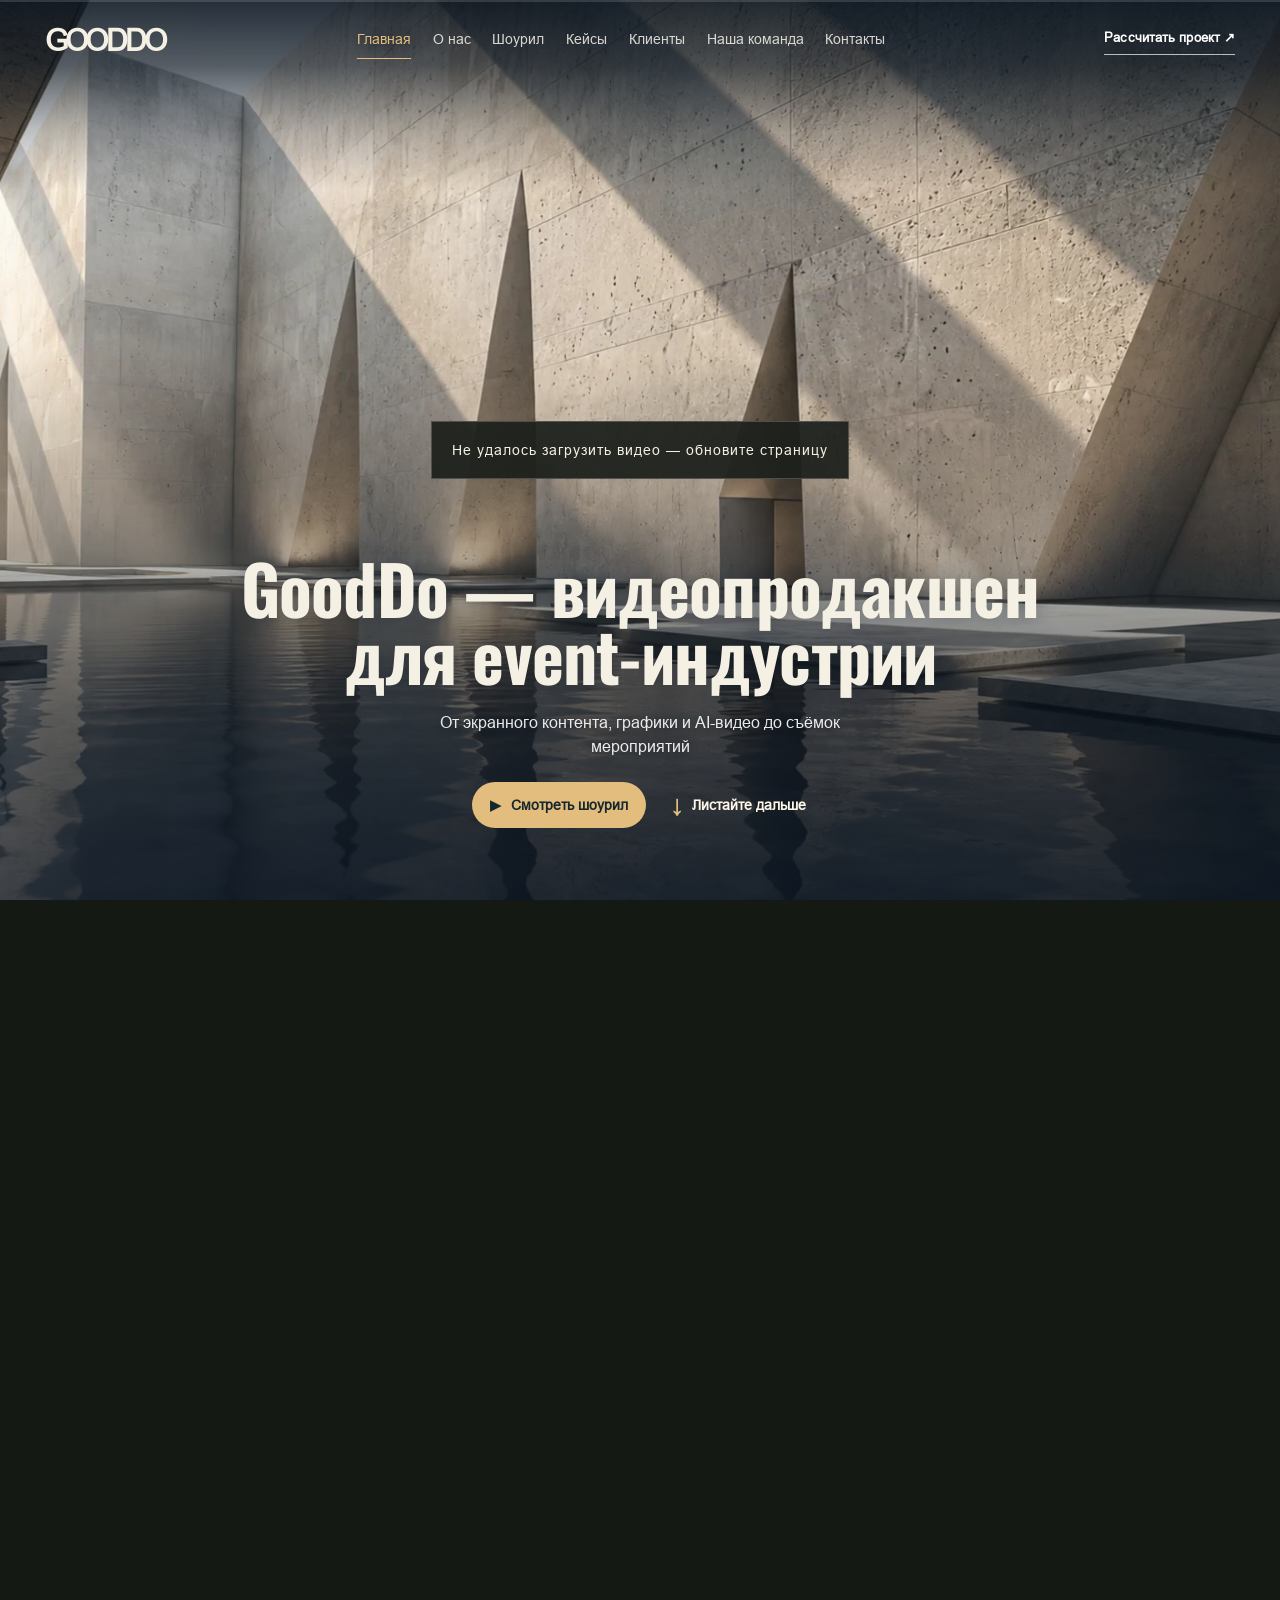
==== commit e86af446: "Publish v36 gallery layout and direct return to home" ====
--- a/review.html
+++ b/review.html
@@ -1,4 +1,4 @@
-<!doctype html><html lang="ru"><head><meta charset="utf-8"><meta name="viewport" content="width=device-width, initial-scale=1"><title>GoodDo — видеопродакшен для event-индустрии</title><link rel="stylesheet" href="site.css?v=30"><link rel="stylesheet" href="final-contact.css?v=30"><link rel="icon" type="image/png" href="assets/favicon-gd.png">
+<!doctype html><html lang="ru"><head><meta charset="utf-8"><meta name="viewport" content="width=device-width, initial-scale=1"><title>GoodDo — видеопродакшен для event-индустрии</title><link rel="stylesheet" href="site.css?v=36"><link rel="stylesheet" href="final-contact.css?v=30"><link rel="stylesheet" href="gallery-review.css?v=36"><link rel="stylesheet" href="case-review.css?v=34"><link rel="stylesheet" href="team-review.css?v=35"><link rel="icon" type="image/png" href="assets/favicon-gd.png">
 
 
 </head><body>
@@ -28,12 +28,12 @@
 <div class="services-copy" id="services-copy"><h2>От идеи до эфира</h2><p>Находим форму под задачу — снимаем, создаём графику и AI-визуалы, показываем события вживую</p><ul><li>ИИ-ВИДЕО</li><li>ПОСТАНОВКА</li><li>РЕПОРТАЖ</li><li>ГРАФИКА И 3D</li><li>ШОУ И ТРАНСЛЯЦИИ</li></ul></div>
 <div id="loading" role="status">ГОТОВИМ ГАЛЕРЕЮ</div>
 <section class="glass-scene" id="glass-scene" aria-label="Шоурил GoodDo" inert aria-hidden="true">
+<h2 class="showreel-heading">Шоурил</h2>
 <div class="gd-player glass-shell" id="glass-shell" tabindex="-1">
 <div class="gd-screen glass-picture">
-<video id="showreel-video" class="gd-video" poster="assets/case-media/showreel-2025.webp" playsinline preload="none" aria-label="Шоурил GoodDo 2025"></video>
+<video id="showreel-video" class="gd-video" poster="assets/case-media/showreel-2025.webp" playsinline preload="none" aria-label="Шоурил GoodDo"></video>
 <div class="gd-surface" id="reel-surface" aria-hidden="true"></div>
 <div class="gd-shade" aria-hidden="true"></div>
-<header class="gd-head"><h2 class="gd-title glass-title">Шоурил 2025</h2><p class="gd-sub glass-subtitle">GoodDo · <span id="reel-duration">0:00</span></p></header>
 <button class="gd-bigplay glass-play" id="reel-play" type="button" aria-label="Смотреть шоурил"><svg viewBox="0 0 24 24" aria-hidden="true" focusable="false"><path d="M8 5.5v13l10.5-6.5z" fill="currentColor"/></svg></button>
 <div class="gd-flash" id="reel-flash" aria-hidden="true"></div>
 <div class="gd-controls" id="reel-controls">
@@ -68,7 +68,7 @@
   <p class="demo-hint" id="hint">Листайте работы · Нажмите для просмотра · Прокрутите к следующему залу</p>
 </section>
 <div class="level-transition" id="level-transition" aria-hidden="true"><div class="concrete-slab" id="concrete-slab"></div></div>
-<section class="final-scene" id="final-scene" aria-label="Контакты GoodDo" inert aria-hidden="true"><div class="final-contact-viewport" data-route-scroll><div class="final-content"><span class="eyebrow">GOODDO / ФИНАЛ МАРШРУТА</span><h2>Сделаем ваш проект заметным</h2><p>От первой идеи до последнего кадра — найдём решение под вашу задачу</p><div class="final-actions"><a href="mailto:gooddoprod@gmail.com?subject=GoodDo%20%E2%80%94%20%D1%80%D0%B0%D1%81%D1%81%D1%87%D0%B8%D1%82%D0%B0%D1%82%D1%8C%20%D0%BF%D1%80%D0%BE%D0%B5%D0%BA%D1%82">Рассчитать проект ↗</a><a href="tel:+79254082554">Позвонить ↗</a></div><div class="final-contact"><a href="mailto:gooddoprod@gmail.com">gooddoprod@gmail.com</a><a href="https://t.me/ramil_arifullov" target="_blank" rel="noopener noreferrer">Telegram · Рамиль Арифуллов</a><span>Москва · работаем по всей России</span></div></div></div><div class="loop-hero" id="loop-hero" aria-hidden="true"><h2>GoodDo — видеопродакшен для event-индустрии</h2><p>От экранного контента, графики и AI-видео до съёмок мероприятий</p></div></section>
+<section class="final-scene" id="final-scene" aria-label="Контакты GoodDo" inert aria-hidden="true"><div class="final-contact-viewport" data-route-scroll><div class="final-content"><h2>Сделаем ваш проект заметным</h2><p>От первой идеи до последнего кадра — найдём решение под вашу задачу</p><div class="final-actions"><a href="mailto:gooddoprod@gmail.com?subject=GoodDo%20%E2%80%94%20%D1%80%D0%B0%D1%81%D1%81%D1%87%D0%B8%D1%82%D0%B0%D1%82%D1%8C%20%D0%BF%D1%80%D0%BE%D0%B5%D0%BA%D1%82">Рассчитать проект ↗</a><a href="tel:+79254082554">Позвонить ↗</a></div><div class="final-contact"><a href="mailto:gooddoprod@gmail.com">gooddoprod@gmail.com</a><a href="https://t.me/ramil_arifullov" target="_blank" rel="noopener noreferrer">Telegram · Рамиль Арифуллов</a><span>Москва · работаем по всей России</span></div></div></div></section>
 
 <div class="route-hud">
 <a class="route-brand" href="https://gooddo.ru/" target="_blank" rel="noopener noreferrer" aria-label="Основной сайт GoodDo">GOODDO</a>
@@ -107,7 +107,7 @@
 </dialog>
 
 <div class="status" id="status" aria-live="polite"></div><footer>GoodDo</footer>
-<script src="web-media.js"></script><script src="hall-data-full.js?v=28-ordered"></script><script src="case-data-full.js?v=20261119"></script><script src="case-media-update.js?v=20261119"></script><script src="portfolio-ui.js?v=28-clean"></script><script src="showreel-player.js?v=28-clean"></script><script src="hall-walk.js?v=28-ordered"></script><script src="scroll-video-timeline.js?v=31-dive"></script><script src="team-config.js?v=29-team-route"></script><script src="team-layer.js?v=29-team-route"></script><script src="scroll-player.js?v=30"></script><script src="client-content.js?v=28-review"></script><script src="project-forms.js?v=32-hint"></script><script src="v24-navigation.js?v=30"></script></body></html>
+<script src="web-media.js"></script><script src="hall-data-full.js?v=28-ordered"></script><script src="case-data-full.js?v=20261119"></script><script src="case-media-update.js?v=20261119"></script><script src="portfolio-ui.js?v=28-clean"></script><script src="showreel-player.js?v=33"></script><script src="hall-walk.js?v=28-ordered"></script><script src="scroll-video-timeline.js?v=31-dive"></script><script src="team-config.js?v=34"></script><script src="team-layer.js?v=35"></script><script src="scroll-player.js?v=36"></script><script src="client-content.js?v=28-review"></script><script src="project-forms.js?v=36"></script><script src="v24-navigation.js?v=30"></script></body></html>
 
 
 
--- a/site.css
+++ b/site.css
@@ -284,17 +284,17 @@
 .final-actions a{color:#1a2b33;border-color:#41535e88}
 .final-actions a:first-child{background:#1d3038;color:#fff}
 .final-contact a{color:#1e313b}
-.loop-hero{position:absolute;left:4vw;right:4vw;bottom:7vh;opacity:0;visibility:hidden;text-shadow:0 3px 25px #000a;pointer-events:none}
-.loop-hero h2{font:clamp(34px,5.3vw,78px)/.99 Oswald,sans-serif;max-width:1100px;margin:0}
-.loop-hero p{font:clamp(13px,1.25vw,17px)/1.5 Arial,sans-serif;max-width:360px}
-@media(max-width:760px){.story-title{left:20px;right:20px;bottom:10vh}.story-title h2{font-size:clamp(36px,9vw,58px)}.story-title p{font-size:15px}.services-copy{padding:0;background:none;border:0}.glass-shell{width:calc(100vw - 32px);padding:0}.glass-picture{border-radius:21px 21px 0 0}.glass-caption{padding:10px 12px 6px}.glass-seek{width:calc(100% - 24px);margin:4px 12px 10px}.art,.expanded .art{padding:0}.art img{border-radius:0}.art .card-caption{padding:11px 12px 13px}.walk-description{left:24px;right:24px;bottom:17vh;max-width:calc(100vw - 48px)}.walk-description h4{font-size:clamp(32px,8vw,48px)}#walk-instruction{font-size:14px}.final-content{width:calc(100% - 30px)}.loop-hero{left:20px;right:20px;bottom:8vh}.loop-hero h2{font-size:clamp(32px,9vw,48px)}}
+
+
+
+@media(max-width:760px){.story-title{left:20px;right:20px;bottom:10vh}.story-title h2{font-size:clamp(36px,9vw,58px)}.story-title p{font-size:15px}.services-copy{padding:0;background:none;border:0}.glass-shell{width:calc(100vw - 32px);padding:0}.glass-picture{border-radius:21px 21px 0 0}.glass-caption{padding:10px 12px 6px}.glass-seek{width:calc(100% - 24px);margin:4px 12px 10px}.art,.expanded .art{padding:0}.art img{border-radius:0}.art .card-caption{padding:11px 12px 13px}.walk-description{left:24px;right:24px;bottom:17vh;max-width:calc(100vw - 48px)}.walk-description h4{font-size:clamp(32px,8vw,48px)}#walk-instruction{font-size:14px}.final-content{width:calc(100% - 30px)}}
 /* A single light type treatment across every hall */
 .demo .walk-description,.demo .walk-description h4,.demo #walk-instruction,.demo .demo-head,.demo .gallery-kicker{color:#f8f5ed!important;text-shadow:0 2px 16px #08121ccc,0 1px 3px #08121cee}
 .demo[data-hall=film] .walk-description{background:none;padding:0}
 /* The first and returning hero are the same composition */
-.hero-copy,.loop-hero{left:4vw;right:4vw;bottom:8vh;display:block;max-width:none;text-shadow:0 3px 25px #000a}
-.hero-copy h1,.loop-hero h2{font:clamp(38px,5.3vw,78px)/.99 Oswald,sans-serif;letter-spacing:-.012em;max-width:1540px;margin:0;text-wrap:balance}
-.hero-copy p,.loop-hero p{font:clamp(13px,1.25vw,17px)/1.5 Arial,sans-serif;max-width:400px;margin:22px 0 0}
+.hero-copy{left:4vw;right:4vw;bottom:8vh;display:block;max-width:none;text-shadow:0 3px 25px #000a}
+.hero-copy h1{font:clamp(38px,5.3vw,78px)/.99 Oswald,sans-serif;letter-spacing:-.012em;max-width:1540px;margin:0;text-wrap:balance}
+.hero-copy p{font:clamp(13px,1.25vw,17px)/1.5 Arial,sans-serif;max-width:400px;margin:22px 0 0}
 /* Navigation sits on one softly fading glass surface */
 .route-hud{top:0;bottom:auto;left:0;right:0;display:grid;grid-template-columns:minmax(130px,1fr) auto minmax(170px,1fr);align-items:center;gap:24px;min-height:94px;padding:16px clamp(18px,2.2vw,42px) 26px;background:none;backdrop-filter:none;isolation:isolate}
 .route-hud::before{content:'';position:absolute;z-index:-1;inset:0 0 -34px;background:linear-gradient(180deg,#101820a6 0%,#111b2580 55%,#111b2500 100%);backdrop-filter:blur(18px) saturate(1.2);-webkit-backdrop-filter:blur(18px) saturate(1.2);mask-image:linear-gradient(#000 0%,#000 52%,transparent 100%);-webkit-mask-image:linear-gradient(#000 0%,#000 52%,transparent 100%);pointer-events:none}
@@ -306,7 +306,7 @@
 .route-contact{justify-self:end;border:1px solid #ffffff8a;border-radius:999px;background:linear-gradient(135deg,#ffffff30,#ffffff12);padding:14px 19px;color:#fff;box-shadow:inset 0 1px #ffffff84,0 8px 26px #07111a2c;backdrop-filter:blur(18px) saturate(1.4);-webkit-backdrop-filter:blur(18px) saturate(1.4);font-size:12px;letter-spacing:.1px}
 .route-contact:hover,.route-contact:focus-visible{background:#f6f6f2;color:#17242b}
 @media(max-width:1050px) and (min-width:761px){.route-hud{grid-template-columns:1fr auto;grid-template-rows:auto auto;gap:9px;min-height:125px}.route-brand{grid-column:1;grid-row:1}.route-contact{grid-column:2;grid-row:1}.route-nav{grid-column:1/-1;grid-row:2;justify-self:center}}
-@media(max-width:760px){.hero-copy,.loop-hero{left:20px;right:20px;bottom:8vh}.hero-copy h1,.loop-hero h2{font-size:clamp(32px,9vw,48px)}.hero-copy p,.loop-hero p{font-size:13px;margin-top:15px}.route-hud{grid-template-columns:1fr auto;grid-template-rows:auto auto;gap:12px;padding:14px 16px 27px;min-height:108px}.route-brand{grid-column:1;grid-row:1;font-size:22px}.route-contact{grid-column:2;grid-row:1;font-size:10px;padding:10px 13px}.route-nav{grid-column:1/-1;grid-row:2;justify-self:stretch;display:flex;max-width:100%;overflow-x:auto;scrollbar-width:none;gap:0}.route-nav::-webkit-scrollbar{display:none}.route-nav button{flex:1;padding:10px 9px;font-size:10px}.route-hud::before{inset:0 0 -28px}}
+@media(max-width:760px){.hero-copy{left:20px;right:20px;bottom:8vh}.hero-copy h1{font-size:clamp(32px,9vw,48px)}.hero-copy p{font-size:13px;margin-top:15px}.route-hud{grid-template-columns:1fr auto;grid-template-rows:auto auto;gap:12px;padding:14px 16px 27px;min-height:108px}.route-brand{grid-column:1;grid-row:1;font-size:22px}.route-contact{grid-column:2;grid-row:1;font-size:10px;padding:10px 13px}.route-nav{grid-column:1/-1;grid-row:2;justify-self:stretch;display:flex;max-width:100%;overflow-x:auto;scrollbar-width:none;gap:0}.route-nav::-webkit-scrollbar{display:none}.route-nav button{flex:1;padding:10px 9px;font-size:10px}.route-hud::before{inset:0 0 -28px}}
 
 /* Оформление маршрута */
 /* The complete filmed route remains beneath all content overlays */
@@ -690,7 +690,7 @@
 .story-title{max-width:none}
 .demo .walk-description,.demo .walk-description h4,.demo #walk-instruction,.demo .demo-head,.demo .gallery-kicker{ text-shadow:none!important }
 .demo::before{background:linear-gradient(180deg,#0b1521d9 0%,#0b1521a3 16%,transparent 43%,transparent 48%,#0b152166 68%,#0b1521d9 100%)!important;opacity:1!important;pointer-events:none}
-.hero-copy,.loop-hero{ text-shadow:none }
+.hero-copy{ text-shadow:none }
 #clients-scene{background:linear-gradient(180deg,rgba(238,235,223,.12),rgba(238,235,223,.38)),url('assets/client-hall.webp') center/cover}
 .final-content.final-project h2{max-width:none}
 #final-scene{background:linear-gradient(90deg,#131d2312,transparent 58%,#101c2612),url('assets/hero-static.webp') center/cover}
@@ -990,11 +990,11 @@
  --gd-glass-blur:blur(15px) saturate(.85)}
 
 /* 1. Главная: мягкое затемнение нижней части первого экрана */
-.hero-copy,.loop-hero{isolation:isolate}
-.hero-copy::before,.loop-hero::before{content:'';position:absolute;z-index:-1;pointer-events:none;left:-8vw;right:-8vw;bottom:-12vh;height:calc(100% + 34vh);
+.hero-copy{isolation:isolate}
+.hero-copy::before{content:'';position:absolute;z-index:-1;pointer-events:none;left:-8vw;right:-8vw;bottom:-12vh;height:calc(100% + 34vh);
  background:linear-gradient(0deg,rgba(var(--gd-night),.82) 0%,rgba(var(--gd-night),.6) 38%,rgba(var(--gd-night),.26) 70%,rgba(var(--gd-night),0) 100%)}
-.hero-copy h1,.loop-hero h2{text-wrap:balance;text-shadow:0 2px 18px rgba(var(--gd-night),.35)}
-.hero-copy p,.loop-hero p{color:rgba(255,255,255,.9);text-shadow:0 1px 10px rgba(var(--gd-night),.45)}
+.hero-copy h1{text-wrap:balance;text-shadow:0 2px 18px rgba(var(--gd-night),.35)}
+.hero-copy p{color:rgba(255,255,255,.9);text-shadow:0 1px 10px rgba(var(--gd-night),.45)}
 
 /* 2. О нас: блок «Нам доверяют…» тем же стеклом, что и карточки */
 .studio-summary .studio-trust{position:relative;box-sizing:border-box;max-width:min(860px,100%);margin:clamp(16px,2.2vw,26px) auto 0;padding:clamp(18px,1.8vw,24px) clamp(20px,2.4vw,34px);
@@ -1107,7 +1107,7 @@
   text-transform: none;
 }
 
-#hero-copy p, #loop-hero p {
+#hero-copy p {
   font-size: clamp(15px, 1.25vw, 18px);
 }
 
@@ -1851,7 +1851,6 @@
   background: linear-gradient(135deg, #f8f4e9d9, #ede5d6cd);
 }
 
-.final-project > .eyebrow,
 #estimate-dialog > .eyebrow {
   color: #485358;
   font-size: 13px;
@@ -2270,10 +2269,6 @@
     padding: 12px 18px;
   }
 
-  #final-scene .final-project > .eyebrow {
-    display: none;
-  }
-
   #final-scene .final-project h2 {
     grid-column: 1 / -1;
     margin: 0;
@@ -2365,10 +2360,6 @@
     padding-block: 11px;
   }
 
-  #final-scene .final-project > .eyebrow {
-    display: none;
-  }
-
   #final-scene .final-project h2 {
     margin: 0 0 9px;
     font-size: 1.5rem;
--- a/gallery-review.css
+++ b/gallery-review.css
@@ -0,0 +1,134 @@
+/* Center section titles and show the text directly over the gallery. */
+#hero-copy,
+#clients-scene .clients-heading,
+#story-titles .studio-summary-heading,
+#final-scene .final-project > h2 {
+  text-align: center;
+}
+
+#hero-copy > p {
+  margin-inline: auto;
+}
+
+#hero-copy .hero-actions {
+  justify-content: center;
+}
+
+#story-titles .studio-summary {
+  top: max(calc(var(--route-hud-height, 80px) + 20px), 16svh);
+  max-height: calc(100svh - max(calc(var(--route-hud-height, 80px) + 20px), 16svh) - 12px);
+}
+
+#story-titles::before {
+  background: linear-gradient(180deg, #101824b3, #101824a6 52%, #1018243d 84%, transparent);
+}
+
+#story-titles .studio-facts-grid .story-title,
+#story-titles .studio-trust,
+#final-scene .final-content.final-project {
+  background: none;
+  border: 0;
+  border-radius: 0;
+  box-shadow: none;
+  backdrop-filter: none;
+  -webkit-backdrop-filter: none;
+  color: #fff9ec;
+  text-shadow: 0 1px 5px #141716cc;
+}
+
+#story-titles .studio-facts-grid .story-title::before,
+#story-titles .studio-trust::before {
+  content: none;
+}
+
+#story-titles .studio-facts-grid .story-title {
+  align-items: center;
+  justify-content: center;
+  gap: 10px;
+}
+
+#story-titles .studio-facts-grid .studio-metric,
+#story-titles .studio-facts-grid .story-title p {
+  color: inherit;
+}
+
+#story-titles .studio-facts-grid .story-title p {
+  margin: 0;
+  text-align: center;
+}
+
+#story-titles .studio-trust {
+  text-align: center;
+}
+
+#final-scene {
+  background: linear-gradient(180deg, #141b25a8, #141b259e 58%, #141b25bd);
+}
+
+#final-scene .form-field-label,
+#final-scene .form-consent,
+#final-scene .project-contacts a,
+#final-scene .project-contacts a span {
+  color: #fff9ec;
+}
+
+#final-scene .project-contacts a {
+  border-bottom-color: #fff9ec55;
+}
+
+#final-scene .work-geography li::before {
+  background: var(--gd-gold);
+}
+
+#final-scene .t-input,
+#final-scene .t-submit,
+#final-scene .form-local-status,
+#final-scene .js-successbox {
+  text-shadow: none;
+}
+
+#final-scene .form-field-error,
+#final-scene .t-input-error,
+#final-scene .t-form__errorbox-wrapper {
+  color: #ffcdc3;
+}
+
+/* The title and player enter together over the softened gallery. */
+#glass-scene {
+  flex-direction: column;
+  gap: clamp(9px, 2svh, 22px);
+  padding-top: min(100px, var(--route-hud-height, 80px));
+  transition: opacity .42s ease;
+}
+
+#glass-scene .showreel-heading {
+  margin: 0;
+  color: #fff8eb;
+  font: 500 clamp(28px, 4vw, 52px)/1.1 Oswald, sans-serif;
+  text-align: center;
+  text-shadow: 0 2px 14px #20160caa;
+}
+
+#glass-scene .gd-player:not(:fullscreen, .is-fs) {
+  max-width: min(calc(100vw - 20px), calc((100svh - 158px) * 16 / 9));
+}
+
+#journey[data-segment="hall"] #scroll-film {
+  filter: blur(6px);
+  transition: filter .48s ease;
+}
+
+#journey[data-segment="hall"] .portfolio-room {
+  filter: blur(6px);
+}
+
+@media (max-height: 520px) {
+  #glass-scene .showreel-heading { font-size: 26px; }
+}
+
+@media (prefers-reduced-motion: reduce) {
+  #glass-scene,
+  #journey[data-segment="hall"] #scroll-film {
+    transition: none;
+  }
+}
--- a/case-review.css
+++ b/case-review.css
@@ -0,0 +1,84 @@
+#journey #demo {
+  --cases-top-edge: calc(var(--route-hud-height, 80px) + 24px);
+  --cases-bottom-edge: max(35px, calc(29px + env(safe-area-inset-bottom, 0px)));
+  --cases-available-height: calc(100svh - var(--cases-top-edge) - var(--cases-bottom-edge));
+  --cases-controls-height: 56px;
+  --cases-cover-ratio: 1.6;
+  --cases-caption-height: 94px;
+  --cases-max-card-width: min(41vw, 520.5px);
+  --cases-card-width: min(var(--cases-max-card-width), max(120px, calc(
+    (var(--cases-available-height) - var(--cases-heading-reserve) -
+      var(--cases-controls-height) - var(--cases-caption-height) - 2px) * var(--cases-cover-ratio)
+  )));
+  --cases-card-height: calc((var(--cases-card-width) - 2px) / var(--cases-cover-ratio) + var(--cases-caption-height) + 2px);
+  --cases-block-height: calc(var(--cases-heading-reserve) + var(--cases-card-height) + var(--cases-controls-height));
+  --cases-heading-top: calc(var(--cases-top-edge) + max(0px, (var(--cases-available-height) - var(--cases-block-height)) / 2));
+  --cases-heading-reserve: 58px;
+}
+
+#journey #demo .demo-head {
+  top: var(--cases-heading-top) !important;
+  display: block !important;
+  text-align: center;
+}
+
+#journey #demo #deck-heading {
+  margin-inline: auto;
+  text-wrap: balance;
+  text-shadow: 0 2px 10px #08121cbf;
+}
+
+#demo #deck {
+  --case-cover-ratio: var(--cases-cover-ratio);
+  --case-caption-height: var(--cases-caption-height);
+  --case-card-width: var(--cases-card-width);
+  --case-card-center: calc(var(--cases-heading-top) + var(--cases-heading-reserve) + var(--cases-card-height) / 2);
+}
+
+#demo .carousel-meta #walk-instruction {
+  display: none;
+}
+
+@keyframes case-player-entrance {
+  from { opacity: 0; translate: 0 9px; }
+  to { opacity: 1; translate: 0 0; }
+}
+
+@media (prefers-reduced-motion: no-preference) {
+  #demo.show-cases #deck .art:is([data-offset="0"], [data-offset="1"], [data-offset="-1"]) {
+    animation: case-player-entrance 480ms cubic-bezier(.2, .7, .25, 1) both;
+  }
+
+  #demo.show-cases #deck .art[data-offset="1"] {
+    animation-delay: 170ms;
+  }
+
+  #demo.show-cases #deck .art[data-offset="-1"] {
+    animation-delay: 260ms;
+  }
+}
+
+@media (max-width: 760px), (max-width: 960px) and (max-height: 440px) {
+  #journey #demo {
+    --cases-top-edge: calc(var(--route-hud-height, 64px) + 42px);
+    --cases-bottom-edge: calc(48px + env(safe-area-inset-bottom, 0px));
+    --cases-max-card-width: min(80vw, 330px);
+    --cases-caption-height: 84px;
+    --cases-heading-reserve: 68px;
+  }
+
+  #demo #deck .art[data-offset]:not([data-offset="0"]) {
+    display: none;
+  }
+}
+
+@media (max-height: 440px) {
+  #journey #demo {
+    --cases-heading-reserve: 35px;
+    --cases-bottom-edge: calc(35px + env(safe-area-inset-bottom, 0px));
+    --cases-max-card-width: min(42vw, 245px);
+    --cases-caption-height: 68px;
+    --cases-cover-ratio: 2.285714;
+  }
+
+}
--- a/team-review.css
+++ b/team-review.css
@@ -0,0 +1,60 @@
+/* Ease the team room toward the warm oak tones of the first gallery. */
+#journey[data-segment^="team-"] #scroll-film {
+  filter: hue-rotate(calc(11deg * var(--team-grade, 0)))
+    saturate(calc(1 - .36 * var(--team-grade, 0)));
+}
+
+#team-room .team-caption,
+#team-room .team-caption[data-person="ramil"] {
+  padding: 0;
+  border: 0;
+  background: none;
+  box-shadow: none;
+  backdrop-filter: none;
+  -webkit-backdrop-filter: none;
+  color: #fffdf5;
+  text-shadow: 0 1px 3px #221813, 0 3px 12px #221813;
+}
+
+#team-room .team-caption h2,
+#team-room .team-caption[data-person="ramil"] h2 {
+  font-size: clamp(27px, 2.6vw, 43px);
+  line-height: 1.08;
+  margin: 0 0 7px;
+  text-transform: none;
+  text-wrap: balance;
+}
+
+#team-room .team-caption p {
+  font-size: clamp(15px, 1.2vw, 20px);
+  font-weight: 500;
+  color: inherit;
+  line-height: 1.35;
+}
+
+@media (min-width: 761px) {
+  #team-room .team-caption[data-align="right"] {
+    text-align: right;
+  }
+
+  #team-room .team-caption[data-align="right"] p {
+    margin-inline-start: auto;
+  }
+}
+
+@media (max-width: 760px) {
+  #team-room::before {
+    content: "";
+    position: absolute;
+    inset: auto 0 0;
+    height: min(45vh, 320px);
+    background: linear-gradient(transparent, #181511ba);
+    opacity: var(--team-caption-opacity, 0);
+    pointer-events: none;
+  }
+
+  #team-room .team-caption h2,
+  #team-room .team-caption[data-person="ramil"] h2 {
+    font-size: clamp(27px, 7.2vw, 37px);
+  }
+}
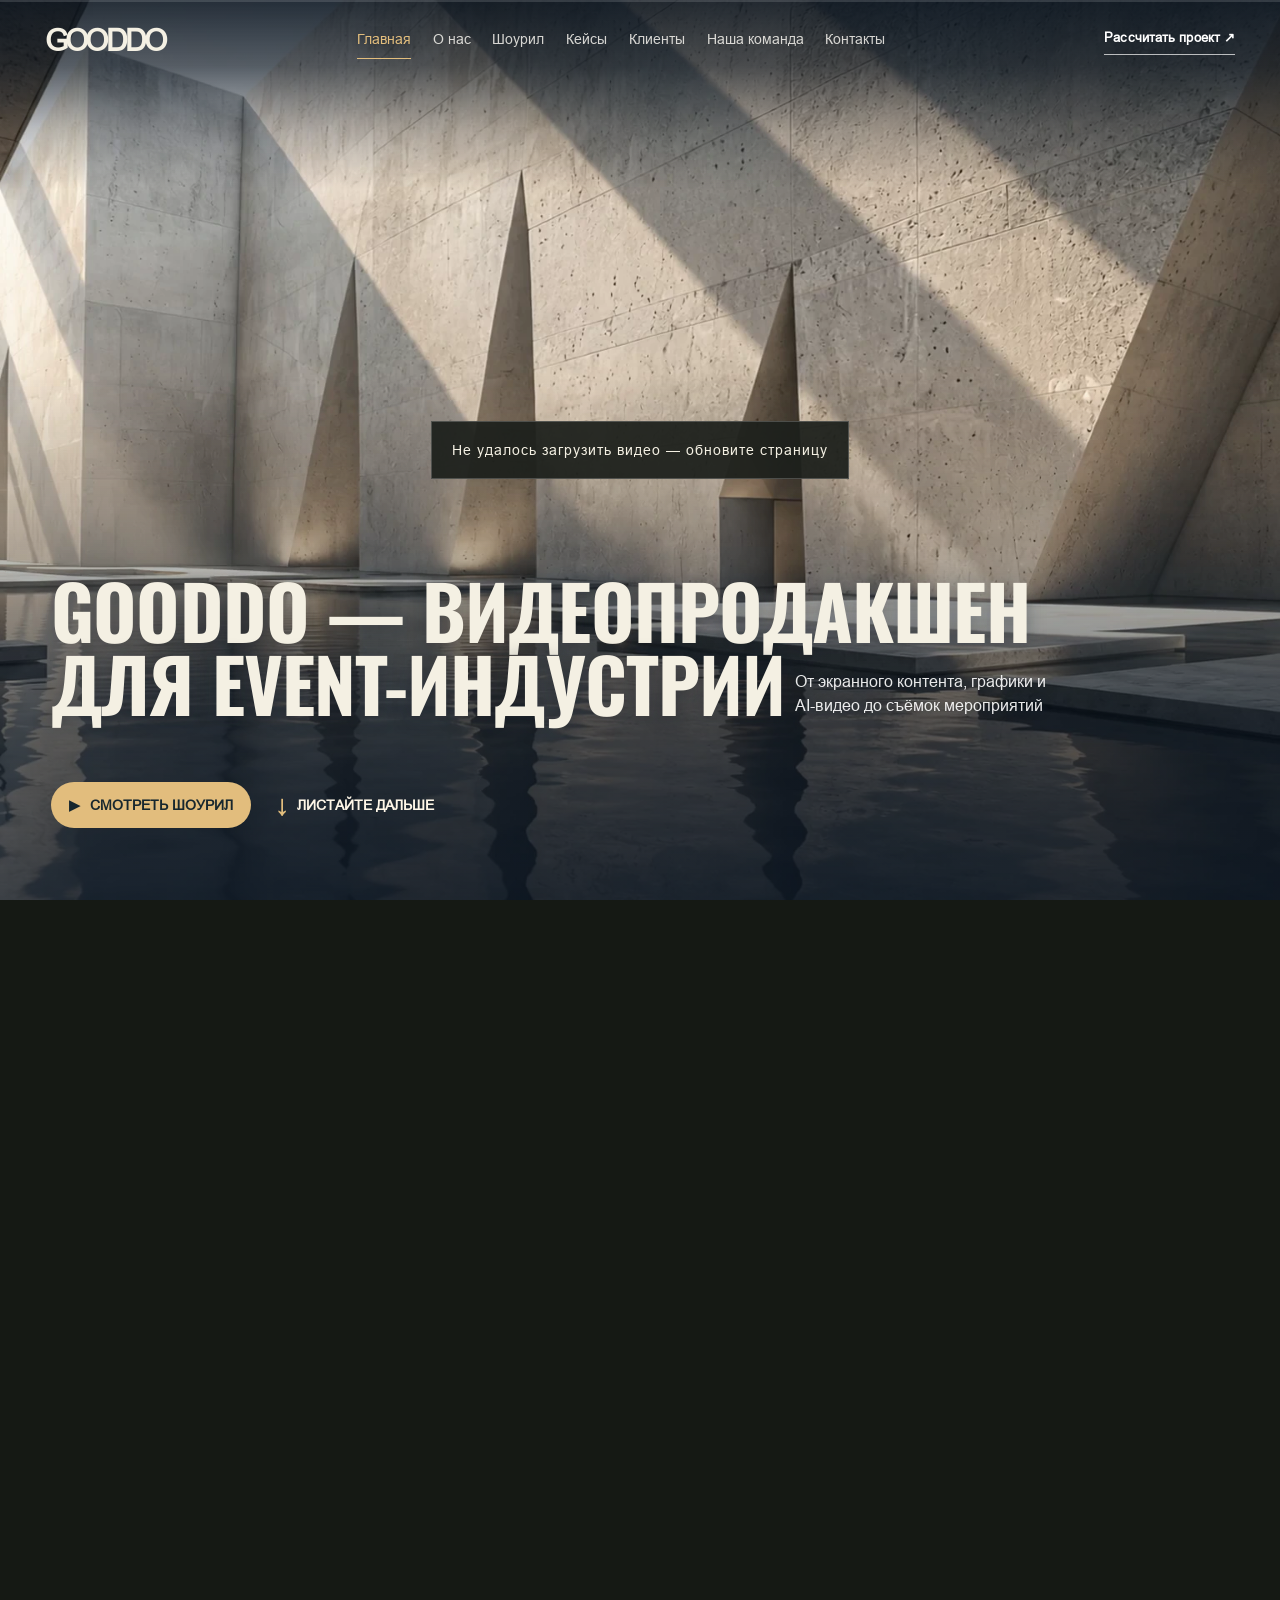
==== commit e4f3e666: "Publish v40 with continuous proportional menu flights" ====
--- a/review.html
+++ b/review.html
@@ -1,4 +1,4 @@
-<!doctype html><html lang="ru"><head><meta charset="utf-8"><meta name="viewport" content="width=device-width, initial-scale=1"><title>GoodDo — видеопродакшен для event-индустрии</title><link rel="stylesheet" href="site.css?v=36"><link rel="stylesheet" href="final-contact.css?v=30"><link rel="stylesheet" href="gallery-review.css?v=36"><link rel="stylesheet" href="case-review.css?v=34"><link rel="stylesheet" href="team-review.css?v=35"><link rel="icon" type="image/png" href="assets/favicon-gd.png">
+<!doctype html><html lang="ru"><head><meta charset="utf-8"><meta name="viewport" content="width=device-width, initial-scale=1"><title>GoodDo — видеопродакшен для event-индустрии</title><link rel="stylesheet" href="site.css?v=36"><link rel="stylesheet" href="final-contact.css?v=30"><link rel="stylesheet" href="gallery-review.css?v=40"><link rel="stylesheet" href="case-review.css?v=38"><link rel="stylesheet" href="team-review.css?v=37"><link rel="stylesheet" href="showreel-review.css?v=37"><link rel="stylesheet" href="reviews-compact.css?v=38-short"><link rel="icon" type="image/png" href="assets/favicon-gd.png">
 
 
 </head><body>
@@ -8,7 +8,7 @@
 <video id="scroll-film" muted playsinline preload="auto" disablepictureinpicture aria-hidden="true"></video>
 <section class="team-room" id="team-room" aria-label="Наша команда" aria-hidden="true" inert></section>
 
-<div class="hero-copy" id="hero-copy"><h1>GoodDo — видеопродакшен для event-индустрии</h1><p>От экранного контента, графики и AI-видео до съёмок мероприятий</p>
+<div class="hero-copy" id="hero-copy"><h1><span>GoodDo — видеопродакшен</span> <span>для event-индустрии</span></h1><p>От экранного контента, графики и AI-видео до съёмок мероприятий</p>
   <div class="hero-actions">
     <button type="button" id="hero-showreel"><span aria-hidden="true">▶</span> Смотреть шоурил</button>
     <button type="button" id="hero-scroll"><span aria-hidden="true">↓</span> Листайте дальше</button>
@@ -31,7 +31,8 @@
 <h2 class="showreel-heading">Шоурил</h2>
 <div class="gd-player glass-shell" id="glass-shell" tabindex="-1">
 <div class="gd-screen glass-picture">
-<video id="showreel-video" class="gd-video" poster="assets/case-media/showreel-2025.webp" playsinline preload="none" aria-label="Шоурил GoodDo"></video>
+<video id="showreel-video" class="gd-video" poster="assets/case-media/showreel-cover-v37.webp" playsinline preload="none" aria-label="Шоурил GoodDo"></video>
+<img class="gd-reel-cover" src="assets/case-media/showreel-cover-v37.webp" alt="" aria-hidden="true" decoding="async">
 <div class="gd-surface" id="reel-surface" aria-hidden="true"></div>
 <div class="gd-shade" aria-hidden="true"></div>
 <button class="gd-bigplay glass-play" id="reel-play" type="button" aria-label="Смотреть шоурил"><svg viewBox="0 0 24 24" aria-hidden="true" focusable="false"><path d="M8 5.5v13l10.5-6.5z" fill="currentColor"/></svg></button>
@@ -107,9 +108,4 @@
 </dialog>
 
 <div class="status" id="status" aria-live="polite"></div><footer>GoodDo</footer>
-<script src="web-media.js"></script><script src="hall-data-full.js?v=28-ordered"></script><script src="case-data-full.js?v=20261119"></script><script src="case-media-update.js?v=20261119"></script><script src="portfolio-ui.js?v=28-clean"></script><script src="showreel-player.js?v=33"></script><script src="hall-walk.js?v=28-ordered"></script><script src="scroll-video-timeline.js?v=31-dive"></script><script src="team-config.js?v=34"></script><script src="team-layer.js?v=35"></script><script src="scroll-player.js?v=36"></script><script src="client-content.js?v=28-review"></script><script src="project-forms.js?v=36"></script><script src="v24-navigation.js?v=30"></script></body></html>
-
-
-
-
-
+<script src="web-media.js"></script><script src="hall-data-full.js?v=28-ordered"></script><script src="case-data-full.js?v=20261119"></script><script src="case-media-update.js?v=20261119"></script><script src="portfolio-ui.js?v=28-clean"></script><script src="showreel-player.js?v=37"></script><script src="hall-walk.js?v=28-ordered"></script><script src="scroll-video-timeline.js?v=31-dive"></script><script src="team-config.js?v=34"></script><script src="team-layer.js?v=35"></script><script src="menu-flight-data.js?v=40"></script><script src="scroll-player.js?v=40"></script><script src="client-content.js?v=38-short"></script><script src="project-forms.js?v=36"></script><script src="v24-navigation.js?v=37"></script></body></html>
--- a/gallery-review.css
+++ b/gallery-review.css
@@ -1,17 +1,69 @@
 /* Center section titles and show the text directly over the gallery. */
-#hero-copy,
 #clients-scene .clients-heading,
 #story-titles .studio-summary-heading,
 #final-scene .final-project > h2 {
   text-align: center;
 }
 
+#hero-copy {
+  display: grid;
+  grid-template-columns: minmax(0, 61%) minmax(0, 1fr);
+  align-items: end;
+  column-gap: clamp(14px, 2vw, 36px);
+  text-align: left;
+}
+
+#hero-copy h1 {
+  grid-area: 1 / 1 / 2 / -1;
+  max-width: none;
+  font-size: clamp(32px, 5.8vw, 96px);
+  text-transform: uppercase;
+}
+
+#hero-copy h1 span {
+  display: block;
+}
+
 #hero-copy > p {
-  margin-inline: auto;
+  grid-area: 1 / 2;
+  max-width: 29ch;
+  margin: 0 0 .15em;
 }
 
 #hero-copy .hero-actions {
-  justify-content: center;
+  grid-column: 1 / -1;
+  justify-content: start;
+}
+
+#hero-copy .hero-actions button,
+#story-titles .studio-summary-heading,
+#story-titles .studio-metric,
+#final-scene .final-project > h2 {
+  text-transform: uppercase;
+}
+
+#story-titles .studio-facts-grid .studio-metric {
+  font-size: clamp(47px, 6vw, 88px);
+}
+
+@media (max-width: 760px), (max-height: 500px) {
+  #hero-copy {
+    display: block;
+  }
+
+  #hero-copy h1 {
+    font-size: clamp(26px, 7.8vw, 48px);
+    overflow-wrap: anywhere;
+    text-wrap: initial;
+  }
+
+  #hero-copy > p {
+    margin-top: 14px;
+  }
+
+  #story-titles .studio-facts-grid .studio-metric {
+    font-size: clamp(41px, 11vw, 66px);
+  }
 }
 
 #story-titles .studio-summary {
@@ -72,7 +124,16 @@
   color: #fff9ec;
 }
 
+#final-scene .final-project-bottom {
+  width: min(100%, 620px);
+  margin-inline: auto;
+}
+
 #final-scene .project-contacts a {
+  display: grid;
+  grid-template-columns: 5.4em minmax(0, 1fr);
+  justify-content: normal;
+  column-gap: 10px;
   border-bottom-color: #fff9ec55;
 }
 
@@ -132,3 +193,25 @@
     transition: none;
   }
 }
+
+/* During direct navigation the playback track has no intermediate overlays. */
+.menu-flight-video {
+  position: absolute;
+  inset: 0;
+  width: 100%;
+  height: 100%;
+  object-fit: cover;
+  visibility: hidden;
+  pointer-events: none;
+  z-index: 1;
+}
+
+.menu-flight-video.is-visible {
+  visibility: visible;
+}
+
+#journey.is-menu-flying :is(#hero-copy, #story-titles, #demo, #glass-scene, #clients-scene, #team-room, #final-scene) {
+  opacity: 0 !important;
+  visibility: hidden !important;
+  transition: none !important;
+}
--- a/case-review.css
+++ b/case-review.css
@@ -13,7 +13,7 @@
   --cases-card-height: calc((var(--cases-card-width) - 2px) / var(--cases-cover-ratio) + var(--cases-caption-height) + 2px);
   --cases-block-height: calc(var(--cases-heading-reserve) + var(--cases-card-height) + var(--cases-controls-height));
   --cases-heading-top: calc(var(--cases-top-edge) + max(0px, (var(--cases-available-height) - var(--cases-block-height)) / 2));
-  --cases-heading-reserve: 58px;
+  --cases-heading-reserve: 84px;
 }
 
 #journey #demo .demo-head {
@@ -25,6 +25,7 @@
 #journey #demo #deck-heading {
   margin-inline: auto;
   text-wrap: balance;
+  text-transform: uppercase;
   text-shadow: 0 2px 10px #08121cbf;
 }
 
@@ -64,7 +65,7 @@
     --cases-bottom-edge: calc(48px + env(safe-area-inset-bottom, 0px));
     --cases-max-card-width: min(80vw, 330px);
     --cases-caption-height: 84px;
-    --cases-heading-reserve: 68px;
+    --cases-heading-reserve: 84px;
   }
 
   #demo #deck .art[data-offset]:not([data-offset="0"]) {
@@ -74,7 +75,7 @@
 
 @media (max-height: 440px) {
   #journey #demo {
-    --cases-heading-reserve: 35px;
+    --cases-heading-reserve: 51px;
     --cases-bottom-edge: calc(35px + env(safe-area-inset-bottom, 0px));
     --cases-max-card-width: min(42vw, 245px);
     --cases-caption-height: 68px;
@@ -82,3 +83,15 @@
   }
 
 }
+
+#demo .art .card-caption {
+  background: linear-gradient(125deg, rgb(233 240 241 / 34%), rgb(218 230 234 / 28%));
+  color: #fff9ee;
+  text-shadow: 0 1px 4px #07121c;
+  box-shadow: inset 0 1px #ffffff59;
+}
+
+#demo .art .card-caption :is(.card-index, .card-arrow) {
+  color: inherit;
+  text-shadow: inherit;
+}
--- a/team-review.css
+++ b/team-review.css
@@ -18,10 +18,10 @@
 
 #team-room .team-caption h2,
 #team-room .team-caption[data-person="ramil"] h2 {
-  font-size: clamp(27px, 2.6vw, 43px);
+  font-size: clamp(40.5px, 3.9vw, 64.5px);
   line-height: 1.08;
   margin: 0 0 7px;
-  text-transform: none;
+  text-transform: uppercase;
   text-wrap: balance;
 }
 
@@ -55,6 +55,6 @@
 
   #team-room .team-caption h2,
   #team-room .team-caption[data-person="ramil"] h2 {
-    font-size: clamp(27px, 7.2vw, 37px);
+    font-size: clamp(40.5px, 10.8vw, 55.5px);
   }
 }
--- a/showreel-review.css
+++ b/showreel-review.css
@@ -0,0 +1,55 @@
+/* Keep the embedded showreel compact and retain its cover while video metadata loads. */
+#glass-scene .gd-player:not(:fullscreen, .is-fs) {
+  width: min(54vw, 860px, calc((100svh - 230px) * 16 / 9));
+}
+
+#glass-shell .gd-reel-cover {
+  position: absolute;
+  inset: 0;
+  width: 100%;
+  height: 100%;
+  object-fit: cover;
+  pointer-events: none;
+}
+
+#glass-shell.has-played .gd-reel-cover {
+  visibility: hidden;
+}
+
+@media (max-width: 760px) {
+  #glass-scene .gd-player:not(:fullscreen, .is-fs) {
+    width: calc(100vw - 40px);
+  }
+}
+
+@media (max-width: 420px), (max-height: 480px) {
+  #glass-shell .gd-controls {
+    left: 4px;
+    right: 4px;
+    bottom: 4px;
+    padding: 0 4px 2px;
+  }
+
+  #glass-shell .gd-bar {
+    gap: 0;
+  }
+
+  #glass-shell .gd-bar .gd-btn {
+    width: 34px;
+    min-width: 24px;
+    flex: 0 1 34px;
+  }
+
+  #glass-shell .gd-time {
+    margin-left: 4px;
+    font-size: 11px !important;
+  }
+
+  #glass-shell .gd-volume .gd-vol {
+    display: none;
+  }
+
+  #glass-shell .gd-bigplay {
+    top: calc(50% - 16px);
+  }
+}
--- a/reviews-compact.css
+++ b/reviews-compact.css
@@ -0,0 +1,263 @@
+#clients-scene .clients-content {
+  inset-block-start: max(calc(var(--route-hud-height, 74px) + 8px), min(13svh, 112px));
+  gap: clamp(5px, 1svh, 11px);
+}
+
+#clients-scene .reviews-carousel {
+  display: grid;
+  align-items: center;
+  flex: none;
+  width: min(920px, 100%);
+  min-height: 0;
+  max-height: none;
+  height: auto;
+  margin: auto auto 0;
+}
+
+#clients-scene .client-review {
+  gap: 9px;
+  width: 52%;
+  min-height: clamp(220px, 37svh, 324px);
+  height: auto;
+  max-height: none;
+  padding: clamp(15px, 1.5vw, 22px);
+  justify-content: space-between;
+}
+
+#clients-scene .client-review[data-position="current"] {
+  grid-area: 1 / 1;
+  position: relative;
+  inset: auto;
+  justify-self: center;
+  transform: none;
+}
+
+#clients-scene .client-review .review-quote {
+  font-size: clamp(28px, 3.2vw, 42px);
+  margin: 0;
+}
+
+#clients-scene .client-review .review-copy {
+  flex: none;
+  max-height: none;
+  overflow: visible;
+  padding: 0;
+  overflow-wrap: anywhere;
+}
+
+#clients-scene .client-review .review-copy blockquote {
+  font-size: clamp(14px, 1.15vw, 17px);
+  line-height: 1.38;
+}
+
+#clients-scene .client-review .review-author {
+  gap: 9px;
+  margin: 0;
+}
+
+#clients-scene .client-review .review-author img {
+  width: 36px;
+  height: 36px;
+}
+
+#clients-scene .client-review .review-author > div {
+  gap: 2px;
+}
+
+#clients-scene .client-review .review-author span {
+  font-size: 12px;
+}
+
+#clients-scene .client-logo-strip {
+  margin-top: auto;
+}
+
+@media (max-width: 760px) {
+  #clients-scene .reviews-carousel {
+    width: 100%;
+    margin-inline: 0;
+  }
+
+  #clients-scene .client-review .review-copy blockquote {
+    font-size: 13px;
+    line-height: 1.32;
+  }
+
+  #clients-scene .client-review[data-position="current"] {
+    width: min(100%, 520px);
+    min-height: clamp(168px, 30svh, 225px);
+    gap: 8px;
+    padding: clamp(10px, 3vw, 16px);
+  }
+}
+
+@media (max-height: 700px) {
+  #clients-scene .clients-content {
+    gap: 5px;
+  }
+
+  #clients-scene .client-review {
+    min-height: clamp(143px, 33svh, 225px);
+    gap: 6px;
+  }
+
+  #clients-scene .client-review .review-copy blockquote {
+    font-size: clamp(13px, 1.1vw, 16px);
+    line-height: 1.32;
+  }
+
+  #clients-scene .client-review .review-quote {
+    font-size: 28px;
+  }
+
+  #clients-scene .client-logo-strip {
+    min-height: 0;
+    padding-block: 4px 0;
+  }
+
+  #clients-scene .client-logo-strip .client-logo {
+    height: 24px;
+  }
+
+  #clients-scene .client-logo-strip img {
+    max-height: 22px;
+  }
+}
+
+@media (max-width: 760px) and (max-height: 710px) {
+  #clients-scene .clients-content {
+    inset: calc(var(--route-hud-height, 74px) + 5px) 7px 6px;
+    gap: 3px;
+    padding: 0;
+  }
+
+  #clients-scene .clients-heading h2 {
+    font-size: 25px;
+    margin-top: 0;
+  }
+
+  #clients-scene .clients-end {
+    font-size: 10px;
+  }
+
+  #clients-scene .clients-heading .eyebrow,
+  #clients-scene .client-review .review-quote {
+    display: none;
+  }
+
+  #clients-scene .client-review[data-position="current"] {
+    min-height: 153px;
+    gap: 6px;
+    padding: 7px 8px;
+  }
+
+  #clients-scene .review-navigation {
+    min-height: 44px;
+    height: 44px;
+  }
+
+  #clients-scene .client-logo-strip {
+    gap: 3px 6px;
+    padding-top: 3px;
+  }
+
+  #clients-scene .client-logo-strip .client-logo {
+    height: 18px;
+  }
+
+  #clients-scene .client-logo-strip img {
+    max-height: 16px;
+  }
+
+  #clients-scene .client-review .review-copy blockquote {
+    font-size: 12px;
+    line-height: 1.19;
+  }
+
+  #clients-scene .client-review .review-author img {
+    width: 29px;
+    height: 29px;
+  }
+}
+
+@media (min-width: 761px) and (max-height: 650px) {
+  #clients-scene .clients-content {
+    inset-block: calc(var(--route-hud-height, 74px) + 4px) 6px;
+    gap: 3px;
+  }
+
+  #clients-scene .clients-heading {
+    margin: 0;
+  }
+
+  #clients-scene .clients-heading h2 {
+    font-size: 24px;
+    margin: 1px 0 0;
+  }
+
+  #clients-scene .clients-end {
+    font-size: 10px;
+  }
+
+  #clients-scene .client-review[data-position="current"] {
+    width: min(95%, 740px);
+    min-height: 115px;
+    padding: 9px 12px;
+  }
+
+  #clients-scene .clients-heading .eyebrow,
+  #clients-scene .client-review:not([data-position="current"]),
+  #clients-scene .client-review .review-quote {
+    display: none;
+  }
+
+  #clients-scene .client-review .review-copy blockquote {
+    font-size: 12px;
+    line-height: 1.2;
+  }
+
+  #clients-scene .client-review .review-author img {
+    width: 26px;
+    height: 26px;
+  }
+
+  #clients-scene .client-review .review-author :is(strong, span) {
+    font-size: 11px;
+  }
+
+  #clients-scene .review-navigation {
+    min-height: 44px;
+    height: 44px;
+    margin-block: 0;
+  }
+
+  #clients-scene .client-logo-strip {
+    padding-block: 0;
+  }
+
+  #clients-scene .client-logo-strip .client-logo {
+    height: 22px;
+    min-width: 0;
+    padding-inline: 4px;
+  }
+}
+
+@media (min-width: 761px) and (min-height: 651px) and (max-height: 790px) {
+  #clients-scene .clients-content {
+    inset-block-start: max(calc(var(--route-hud-height, 74px) + 8px), 11svh);
+    gap: 5px;
+  }
+
+  #clients-scene .clients-heading h2 {
+    font-size: clamp(30px, 2.8vw, 40px);
+  }
+
+  #clients-scene .client-logo-strip {
+    min-height: 48px;
+    padding-block: 7px 4px;
+  }
+
+  #clients-scene .client-logo-strip .client-logo {
+    height: 32px;
+  }
+}
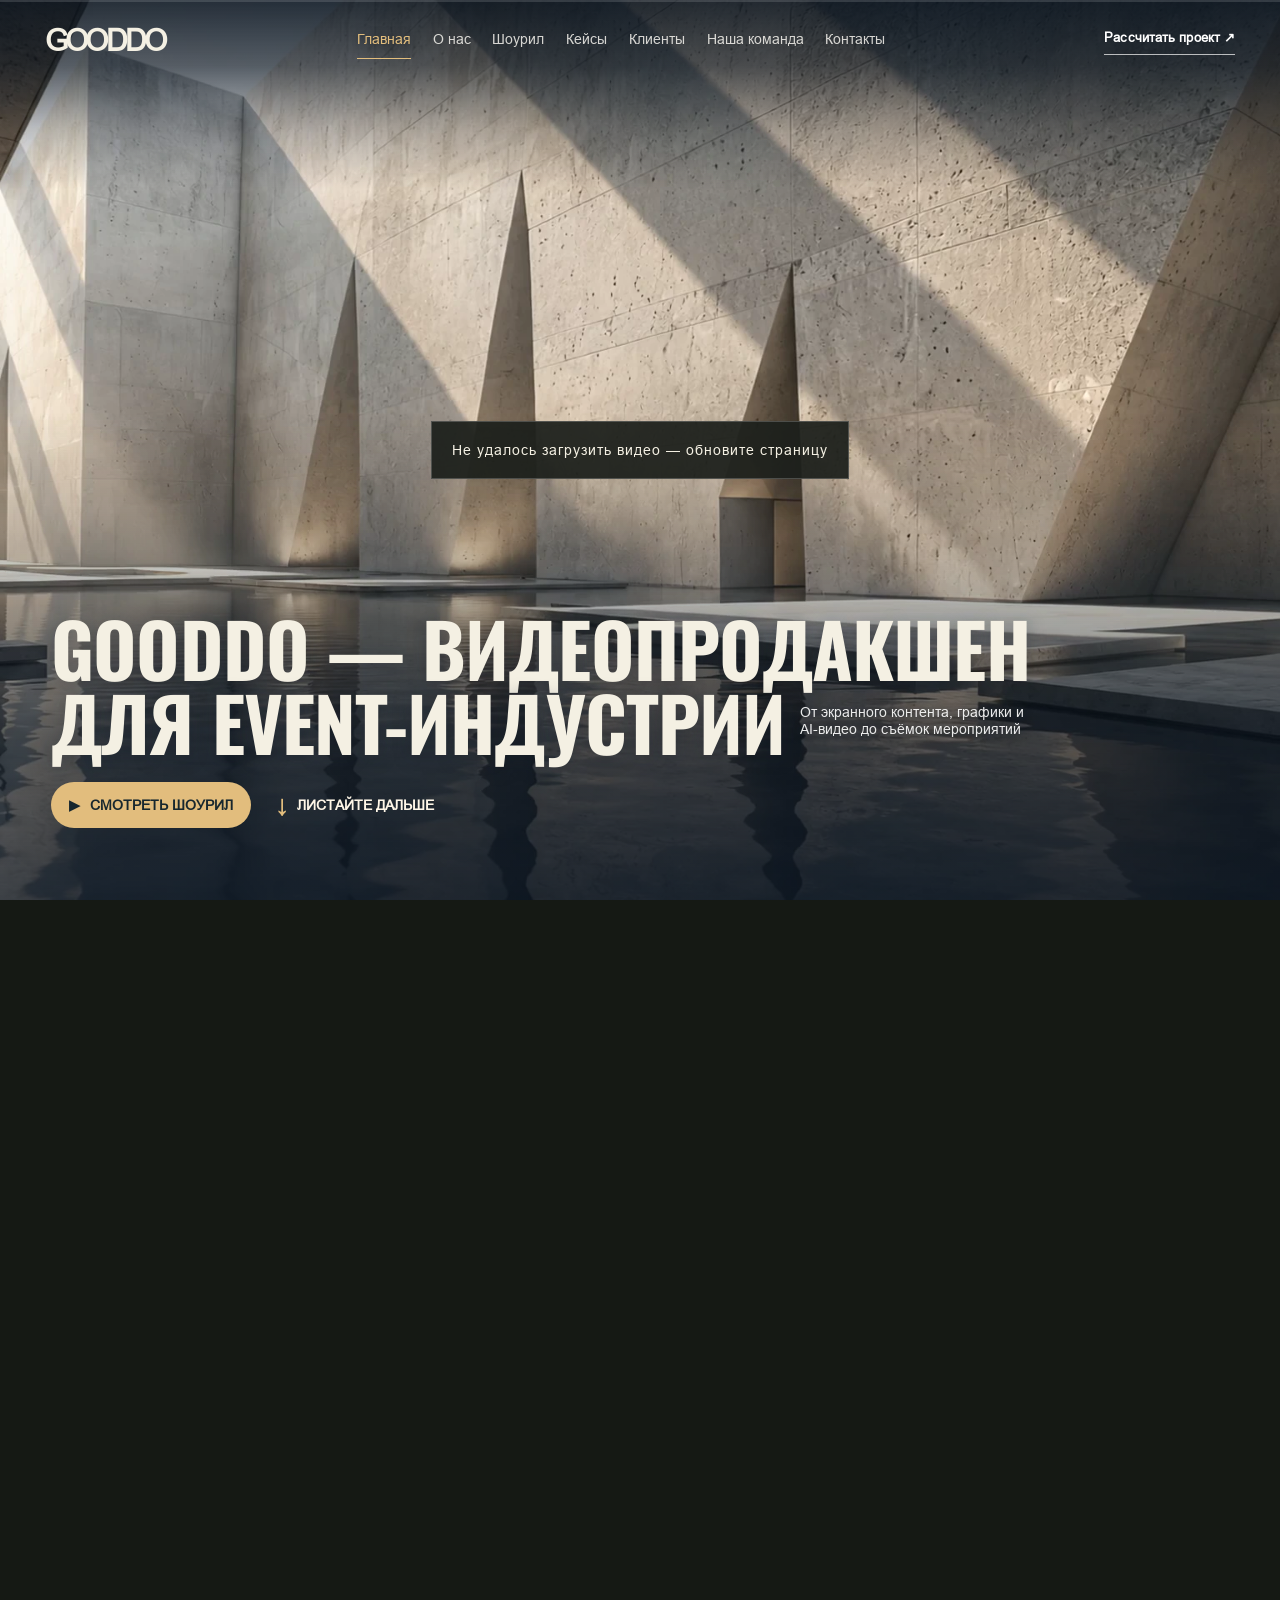
==== commit 313eda64: "Publish v41 typography and mobile case navigation" ====
--- a/review.html
+++ b/review.html
@@ -1,4 +1,4 @@
-<!doctype html><html lang="ru"><head><meta charset="utf-8"><meta name="viewport" content="width=device-width, initial-scale=1"><title>GoodDo — видеопродакшен для event-индустрии</title><link rel="stylesheet" href="site.css?v=36"><link rel="stylesheet" href="final-contact.css?v=30"><link rel="stylesheet" href="gallery-review.css?v=40"><link rel="stylesheet" href="case-review.css?v=38"><link rel="stylesheet" href="team-review.css?v=37"><link rel="stylesheet" href="showreel-review.css?v=37"><link rel="stylesheet" href="reviews-compact.css?v=38-short"><link rel="icon" type="image/png" href="assets/favicon-gd.png">
+<!doctype html><html lang="ru"><head><meta charset="utf-8"><meta name="viewport" content="width=device-width, initial-scale=1"><title>GoodDo — видеопродакшен для event-индустрии</title><link rel="stylesheet" href="site.css?v=36"><link rel="stylesheet" href="final-contact.css?v=30"><link rel="stylesheet" href="gallery-review.css?v=41-layout"><link rel="stylesheet" href="case-review.css?v=38"><link rel="stylesheet" href="team-review.css?v=37"><link rel="stylesheet" href="showreel-review.css?v=37"><link rel="stylesheet" href="reviews-compact.css?v=38-short"><link rel="stylesheet" href="mobile-viewport.css?v=41-height"><link rel="stylesheet" href="cases-touch.css?v=41"><link rel="icon" type="image/png" href="assets/favicon-gd.png">
 
 
 </head><body>
@@ -8,7 +8,7 @@
 <video id="scroll-film" muted playsinline preload="auto" disablepictureinpicture aria-hidden="true"></video>
 <section class="team-room" id="team-room" aria-label="Наша команда" aria-hidden="true" inert></section>
 
-<div class="hero-copy" id="hero-copy"><h1><span>GoodDo — видеопродакшен</span> <span>для event-индустрии</span></h1><p>От экранного контента, графики и AI-видео до съёмок мероприятий</p>
+<div class="hero-copy" id="hero-copy"><div class="hero-title-layout"><h1><span>GoodDo — видеопродакшен</span> <span>для event-индустрии</span></h1><p>От экранного контента, графики и AI-видео до съёмок мероприятий</p></div>
   <div class="hero-actions">
     <button type="button" id="hero-showreel"><span aria-hidden="true">▶</span> Смотреть шоурил</button>
     <button type="button" id="hero-scroll"><span aria-hidden="true">↓</span> Листайте дальше</button>
@@ -108,4 +108,4 @@
 </dialog>
 
 <div class="status" id="status" aria-live="polite"></div><footer>GoodDo</footer>
-<script src="web-media.js"></script><script src="hall-data-full.js?v=28-ordered"></script><script src="case-data-full.js?v=20261119"></script><script src="case-media-update.js?v=20261119"></script><script src="portfolio-ui.js?v=28-clean"></script><script src="showreel-player.js?v=37"></script><script src="hall-walk.js?v=28-ordered"></script><script src="scroll-video-timeline.js?v=31-dive"></script><script src="team-config.js?v=34"></script><script src="team-layer.js?v=35"></script><script src="menu-flight-data.js?v=40"></script><script src="scroll-player.js?v=40"></script><script src="client-content.js?v=38-short"></script><script src="project-forms.js?v=36"></script><script src="v24-navigation.js?v=37"></script></body></html>
+<script src="web-media.js"></script><script src="hall-data-full.js?v=28-ordered"></script><script src="case-data-full.js?v=20261119"></script><script src="case-media-update.js?v=20261119"></script><script src="portfolio-ui.js?v=41"></script><script src="showreel-player.js?v=37"></script><script src="hall-walk.js?v=28-ordered"></script><script src="scroll-video-timeline.js?v=31-dive"></script><script src="team-config.js?v=34"></script><script src="team-layer.js?v=35"></script><script src="menu-flight-data.js?v=40"></script><script src="scroll-player.js?v=41-mobile"></script><script src="client-content.js?v=38-short"></script><script src="project-forms.js?v=36"></script><script src="v24-navigation.js?v=37"></script></body></html>
--- a/gallery-review.css
+++ b/gallery-review.css
@@ -6,15 +6,11 @@
 }
 
 #hero-copy {
-  display: grid;
-  grid-template-columns: minmax(0, 61%) minmax(0, 1fr);
-  align-items: end;
-  column-gap: clamp(14px, 2vw, 36px);
+  display: block;
   text-align: left;
 }
 
 #hero-copy h1 {
-  grid-area: 1 / 1 / 2 / -1;
   max-width: none;
   font-size: clamp(32px, 5.8vw, 96px);
   text-transform: uppercase;
@@ -24,15 +20,52 @@
   display: block;
 }
 
-#hero-copy > p {
-  grid-area: 1 / 2;
+#hero-copy .hero-title-layout > p {
   max-width: 29ch;
-  margin: 0 0 .15em;
+  margin: 14px 0 0;
 }
 
 #hero-copy .hero-actions {
-  grid-column: 1 / -1;
   justify-content: start;
+}
+
+@supports (grid-template-columns: subgrid) {
+  @media (min-width: 761px) and (min-height: 501px) {
+    .hero-title-layout {
+      display: grid;
+      width: max-content;
+      max-width: 100%;
+      grid-template-columns: max-content minmax(0, 1fr);
+      column-gap: clamp(10px, 1.15vw, 18px);
+    }
+
+    #hero-copy h1 {
+      display: grid;
+      grid-area: 1 / 1 / 3 / 3;
+      grid-template-columns: subgrid;
+      grid-template-rows: subgrid;
+      text-wrap: initial;
+    }
+
+    #hero-copy h1 span:first-child {
+      grid-area: 1 / 1 / 2 / 3;
+    }
+
+    #hero-copy h1 span:last-child {
+      grid-area: 2 / 1;
+      align-self: center;
+    }
+
+    #hero-copy .hero-title-layout > p {
+      grid-area: 2 / 2;
+      contain: inline-size;
+      align-self: center;
+      max-width: none;
+      margin: 0;
+      font-size: clamp(12px, 1.08vw, 16px);
+      line-height: 1.28;
+    }
+  }
 }
 
 #hero-copy .hero-actions button,
@@ -47,18 +80,10 @@
 }
 
 @media (max-width: 760px), (max-height: 500px) {
-  #hero-copy {
-    display: block;
-  }
-
   #hero-copy h1 {
     font-size: clamp(26px, 7.8vw, 48px);
     overflow-wrap: anywhere;
     text-wrap: initial;
-  }
-
-  #hero-copy > p {
-    margin-top: 14px;
   }
 
   #story-titles .studio-facts-grid .studio-metric {
@@ -95,7 +120,9 @@
 
 #story-titles .studio-facts-grid .story-title {
   align-items: center;
-  justify-content: center;
+  justify-content: start;
+  min-height: 0;
+  padding: clamp(7px, 1.2svh, 14px) 0 0;
   gap: 10px;
 }
 
@@ -110,7 +137,11 @@
 }
 
 #story-titles .studio-trust {
-  text-align: center;
+  margin-block: clamp(10px, 2.2svh, 20px) 0;
+  padding: 0;
+  font-size: clamp(15px, 1.42vw, 21px);
+  text-align: center;
+  text-wrap: pretty;
 }
 
 #final-scene {
@@ -164,6 +195,7 @@
 
 #glass-scene .showreel-heading {
   margin: 0;
+  text-transform: uppercase;
   color: #fff8eb;
   font: 500 clamp(28px, 4vw, 52px)/1.1 Oswald, sans-serif;
   text-align: center;
--- a/mobile-viewport.css
+++ b/mobile-viewport.css
@@ -0,0 +1,46 @@
+/* Mobile browser chrome changes the visible height while the route stays pinned. */
+@supports (height: 100dvh) {
+  @media (max-width: 960px), (pointer: coarse) {
+    #journey > .stage {
+      height: 100dvh;
+      min-height: 0;
+    }
+
+    #journey #demo {
+      --cases-available-height: calc(100dvh - var(--cases-top-edge) - var(--cases-bottom-edge));
+    }
+  }
+}
+
+/* Put the cover beside its caption when landscape has little vertical room. */
+@media (max-width: 960px) and (max-height: 360px) and (orientation: landscape) {
+  #journey #demo {
+    --cases-heading-reserve: 35px;
+    --cases-landscape-card-height: clamp(56px, calc(100dvh - var(--cases-top-edge) - 130px), 90px);
+    --cases-block-height: calc(var(--cases-heading-reserve) + var(--cases-landscape-card-height) + var(--cases-controls-height));
+  }
+
+  #demo #deck {
+    --case-card-width: min(72vw, 360px);
+    --case-card-height: var(--cases-landscape-card-height);
+    --case-card-center: calc(var(--cases-heading-top) + var(--cases-heading-reserve) + var(--case-card-height) / 2);
+  }
+
+  #demo #deck .art[data-offset="0"] {
+    display: grid;
+    grid-template-columns: minmax(0, 1fr) minmax(0, 1.2fr);
+    height: var(--case-card-height);
+  }
+
+  #demo #deck .art > :is(img, .case-card-cover) {
+    height: 100%;
+    min-height: 0;
+    aspect-ratio: auto;
+    object-fit: cover;
+  }
+
+  #demo #deck .art .card-caption {
+    height: 100%;
+    font-size: 13px;
+  }
+}
--- a/cases-touch.css
+++ b/cases-touch.css
@@ -0,0 +1,15 @@
+#demo #project-cards .art {
+  touch-action: none;
+  -webkit-touch-callout: none;
+  user-select: none;
+}
+
+@media (max-width: 760px), (max-width: 960px) and (max-height: 440px) {
+  #journey #cases-subnav button {
+    min-height: 44px;
+  }
+
+  #journey #demo {
+    --cases-top-edge: calc(var(--route-hud-height, 64px) + 48px);
+  }
+}
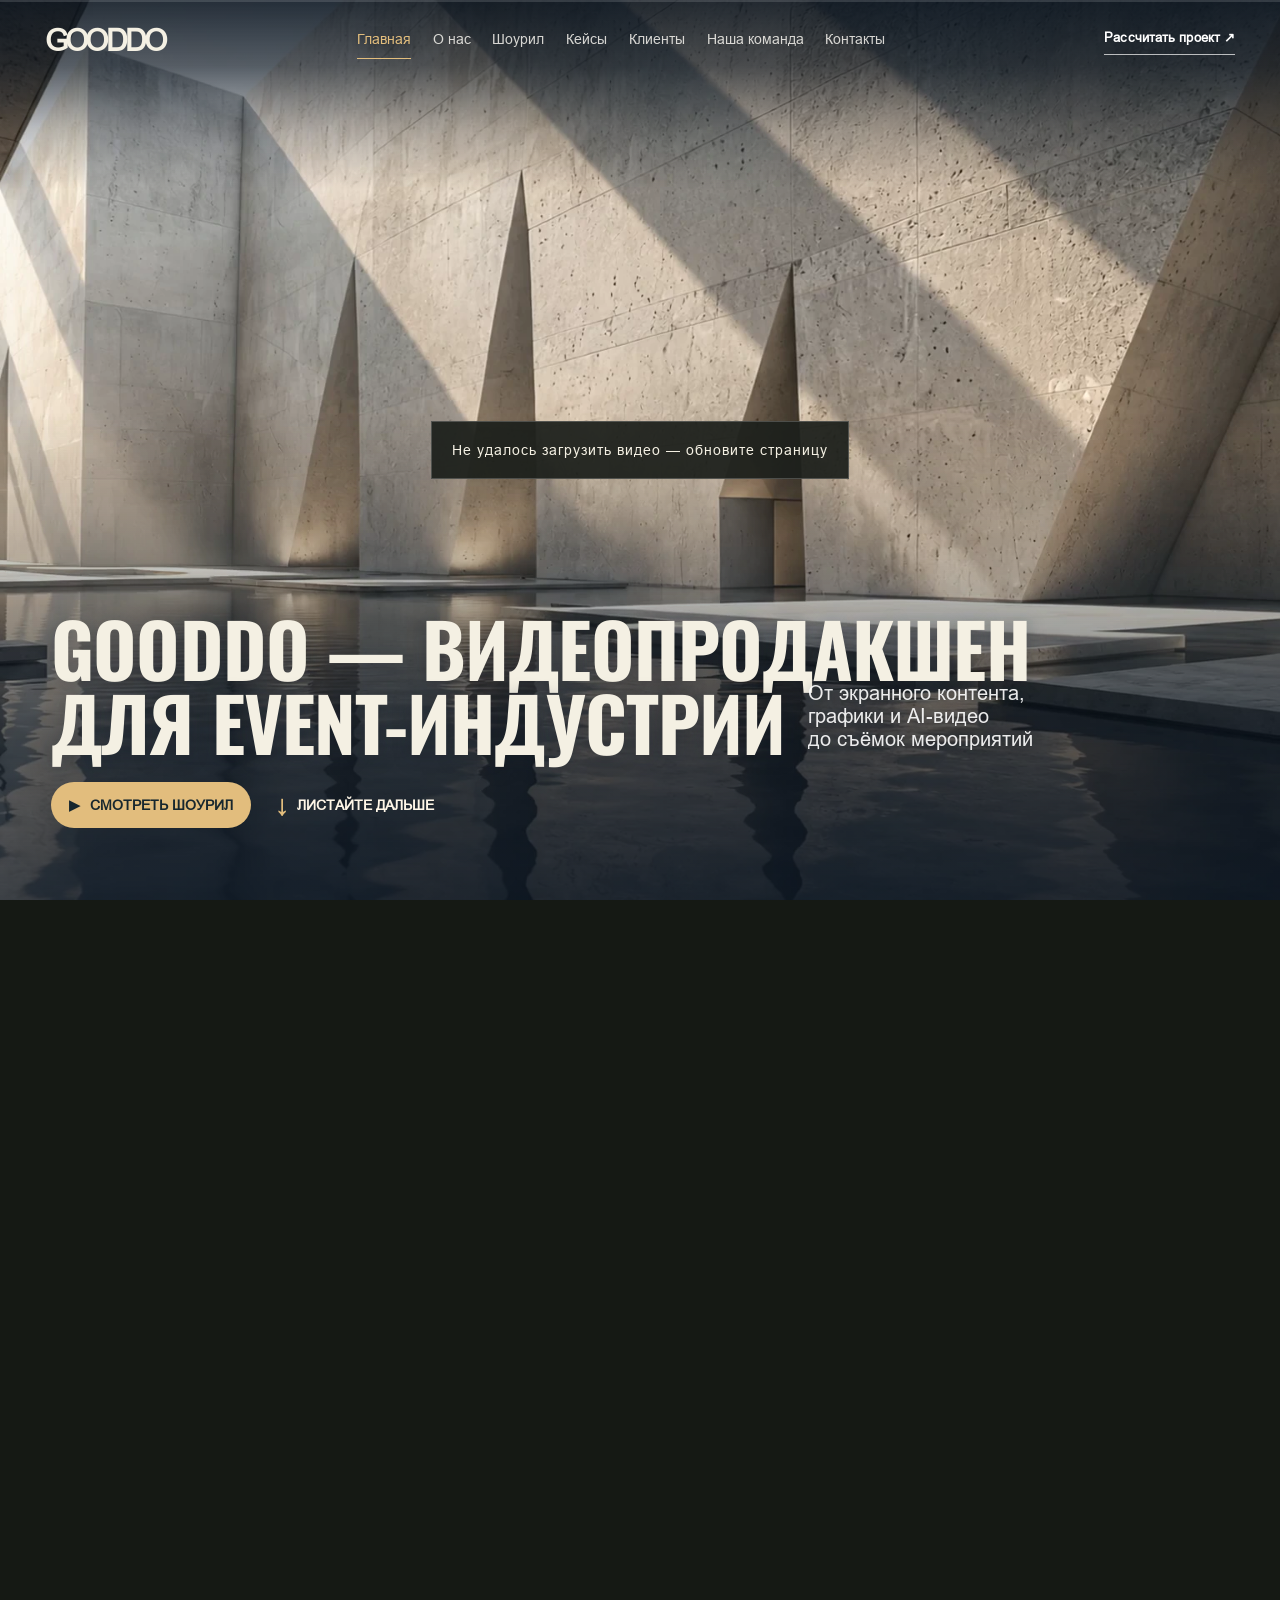
==== commit fac558f4: "Publish GoodDo v46 site refinements" ====
--- a/review.html
+++ b/review.html
@@ -1,32 +1,32 @@
-<!doctype html><html lang="ru"><head><meta charset="utf-8"><meta name="viewport" content="width=device-width, initial-scale=1"><title>GoodDo — видеопродакшен для event-индустрии</title><link rel="stylesheet" href="site.css?v=36"><link rel="stylesheet" href="final-contact.css?v=30"><link rel="stylesheet" href="gallery-review.css?v=41-layout"><link rel="stylesheet" href="case-review.css?v=38"><link rel="stylesheet" href="team-review.css?v=37"><link rel="stylesheet" href="showreel-review.css?v=37"><link rel="stylesheet" href="reviews-compact.css?v=38-short"><link rel="stylesheet" href="mobile-viewport.css?v=41-height"><link rel="stylesheet" href="cases-touch.css?v=41"><link rel="icon" type="image/png" href="assets/favicon-gd.png">
+<!doctype html><html lang="ru"><head><meta charset="utf-8"><meta name="viewport" content="width=device-width, initial-scale=1"><title>GoodDo — видеопродакшен для event-индустрии</title><link rel="stylesheet" href="site.css?v=42"><link rel="stylesheet" href="final-contact.css?v=30"><link rel="stylesheet" href="gallery-review.css?v=46"><link rel="stylesheet" href="case-review.css?v=43-native"><link rel="stylesheet" href="team-review.css?v=37"><link rel="stylesheet" href="showreel-review.css?v=37"><link rel="stylesheet" href="reviews-compact.css?v=38-short"><link rel="stylesheet" href="mobile-viewport.css?v=41-height"><link rel="stylesheet" href="cases-touch.css?v=41"><link rel="icon" type="image/png" href="assets/favicon-gd.png">
 
 
-</head><body>
-
-<main id="journey" aria-label="Путешествие по галерее GoodDo">
-<div class="stage">
-<video id="scroll-film" muted playsinline preload="auto" disablepictureinpicture aria-hidden="true"></video>
-<section class="team-room" id="team-room" aria-label="Наша команда" aria-hidden="true" inert></section>
-
-<div class="hero-copy" id="hero-copy"><div class="hero-title-layout"><h1><span>GoodDo — видеопродакшен</span> <span>для event-индустрии</span></h1><p>От экранного контента, графики и AI-видео до съёмок мероприятий</p></div>
+</head><body>
+
+<main id="journey" aria-label="Путешествие по галерее GoodDo">
+<div class="stage">
+<video id="scroll-film" muted playsinline preload="auto" disablepictureinpicture aria-hidden="true"></video>
+<section class="team-room" id="team-room" aria-label="Наша команда" aria-hidden="true" inert></section>
+
+<div class="hero-copy" id="hero-copy"><div class="hero-title-layout"><h1><span>GoodDo — видеопродакшен</span> <span>для event-индустрии</span></h1><p><span>От экранного контента,</span> <span>графики и AI-видео</span> <span>до съёмок мероприятий</span></p></div>
   <div class="hero-actions">
     <button type="button" id="hero-showreel"><span aria-hidden="true">▶</span> Смотреть шоурил</button>
     <button type="button" id="hero-scroll"><span aria-hidden="true">↓</span> Листайте дальше</button>
   </div>
-</div>
+</div>
 <section class="story-titles" id="story-titles" aria-label="О нас" aria-hidden="true" inert>
   <div class="studio-summary" data-route-scroll tabindex="0">
     <h2 class="studio-summary-heading">О нас</h2>
     <div class="studio-facts-grid">
-      <article class="story-title"><strong class="studio-metric">13 лет</strong><p>В ивенте и digital</p></article>
+      <article class="story-title"><strong class="studio-metric">13 ле<span class="metric-letter-gap">т</span></strong><p>В ивенте и digital</p></article>
       <article class="story-title"><strong class="studio-metric">1000+</strong><p>Реализованных кейсов</p></article>
       <article class="story-title"><strong class="studio-metric">95%</strong><p>Клиентов приходят по рекомендации</p></article>
     </div>
-    <p class="studio-trust">Нам доверяют ведущие event-агентства, крупные бренды и банки России. Ценят за качество, надёжность и умение работать с высокими требованиями.</p>
+    <p class="studio-trust">Нам доверяют ведущие event-агентства, крупные бренды и банки России. Ценят за качество, надёжность и умение работать с высокими требованиями</p>
   </div>
-</section>
-<div class="services-copy" id="services-copy"><h2>От идеи до эфира</h2><p>Находим форму под задачу — снимаем, создаём графику и AI-визуалы, показываем события вживую</p><ul><li>ИИ-ВИДЕО</li><li>ПОСТАНОВКА</li><li>РЕПОРТАЖ</li><li>ГРАФИКА И 3D</li><li>ШОУ И ТРАНСЛЯЦИИ</li></ul></div>
-<div id="loading" role="status">ГОТОВИМ ГАЛЕРЕЮ</div>
+</section>
+<div class="services-copy" id="services-copy"><h2>От идеи до эфира</h2><p>Находим форму под задачу — снимаем, создаём графику и AI-визуалы, показываем события вживую</p><ul><li>ИИ-ВИДЕО</li><li>ПОСТАНОВКА</li><li>РЕПОРТАЖ</li><li>ГРАФИКА И 3D</li><li>ШОУ И ТРАНСЛЯЦИИ</li></ul></div>
+<div id="loading" role="status">ГОТОВИМ ГАЛЕРЕЮ</div>
 <section class="glass-scene" id="glass-scene" aria-label="Шоурил GoodDo" inert aria-hidden="true">
 <h2 class="showreel-heading">Шоурил</h2>
 <div class="gd-player glass-shell" id="glass-shell" tabindex="-1">
@@ -49,13 +49,13 @@
 <button class="gd-btn" id="reel-pip" type="button" aria-label="Картинка в картинке"><svg viewBox="0 0 24 24" aria-hidden="true" focusable="false"><rect x="3" y="5" width="18" height="14" rx="2" fill="none" stroke="currentColor" stroke-width="1.7"/><rect x="12" y="11.5" width="7" height="5.5" rx="1" fill="currentColor"/></svg></button>
 <button class="gd-btn" id="reel-expand" type="button" aria-label="Развернуть шоурил"><svg viewBox="0 0 24 24" aria-hidden="true" focusable="false"><path class="gd-fs-in" d="M4 9V4h5M15 4h5v5M20 15v5h-5M9 20H4v-5" fill="none" stroke="currentColor" stroke-width="1.8" stroke-linecap="round" stroke-linejoin="round"/><path class="gd-fs-out" d="M9 4v5H4M20 9h-5V4M15 20v-5h5M4 15h5v5" fill="none" stroke="currentColor" stroke-width="1.8" stroke-linecap="round" stroke-linejoin="round"/></svg></button>
 </div></div>
-</div></div></section>
-<section class="demo" id="demo" inert aria-hidden="true" aria-label="Контент для ивентов">
-  <div class="portfolio-room" aria-hidden="true"><img class="walk-frame" src="assets/ai-hall-walk/01-entry.webp" alt="" decoding="async" hidden><img class="walk-frame" src="assets/ai-hall-walk/02-forward.webp" alt="" decoding="async" hidden><img class="walk-frame" src="assets/ai-hall-walk/03-artwork.webp" alt="" decoding="async" hidden><img class="walk-frame" src="assets/ai-hall-walk/04-exit.webp" alt="" decoding="async" hidden><img class="walk-frame" src="assets/events-hall-walk/01-entry.webp" alt="" decoding="async" hidden><img class="walk-frame" src="assets/events-hall-walk/02-forward.webp" alt="" decoding="async" hidden><img class="walk-frame" src="assets/events-hall-walk/03-artwork.webp" alt="" decoding="async" hidden><img class="walk-frame" src="assets/events-hall-walk/04-exit.webp" alt="" decoding="async" hidden><img class="walk-frame" src="assets/reportage-hall-walk/01-entry.webp" alt="" decoding="async" hidden><img class="walk-frame" src="assets/reportage-hall-walk/02-forward.webp" alt="" decoding="async" hidden><img class="walk-frame" src="assets/reportage-hall-walk/03-artwork.webp" alt="" decoding="async" hidden><img class="walk-frame" src="assets/reportage-hall-walk/04-exit.webp" alt="" decoding="async" hidden><img class="walk-frame" src="assets/hall-concepts/05-shows-broadcasts.webp" alt="" decoding="async" hidden></div>
-  <div class="demo-head"><div><p class="gallery-kicker">НИЖНИЙ УРОВЕНЬ / ЗАЛ 01</p><h3 id="deck-heading">Контент для ивентов</h3></div><div class="gallery-actions"><button class="return" data-walk=".64" id="walk-to-art">К работам ↗</button></div></div>
-  
-  <div class="deck" id="deck">
-    <div class="project-cards" id="project-cards" role="group" aria-label="Карусель проектов"></div>
+</div></div></section>
+<section class="demo" id="demo" inert aria-hidden="true" aria-label="Контент для ивентов">
+  <div class="portfolio-room" aria-hidden="true"><img class="walk-frame" src="assets/ai-hall-walk/01-entry.webp" alt="" decoding="async" hidden><img class="walk-frame" src="assets/ai-hall-walk/02-forward.webp" alt="" decoding="async" hidden><img class="walk-frame" src="assets/ai-hall-walk/03-artwork.webp" alt="" decoding="async" hidden><img class="walk-frame" src="assets/ai-hall-walk/04-exit.webp" alt="" decoding="async" hidden><img class="walk-frame" src="assets/events-hall-walk/01-entry.webp" alt="" decoding="async" hidden><img class="walk-frame" src="assets/events-hall-walk/02-forward.webp" alt="" decoding="async" hidden><img class="walk-frame" src="assets/events-hall-walk/03-artwork.webp" alt="" decoding="async" hidden><img class="walk-frame" src="assets/events-hall-walk/04-exit.webp" alt="" decoding="async" hidden><img class="walk-frame" src="assets/reportage-hall-walk/01-entry.webp" alt="" decoding="async" hidden><img class="walk-frame" src="assets/reportage-hall-walk/02-forward.webp" alt="" decoding="async" hidden><img class="walk-frame" src="assets/reportage-hall-walk/03-artwork.webp" alt="" decoding="async" hidden><img class="walk-frame" src="assets/reportage-hall-walk/04-exit.webp" alt="" decoding="async" hidden><img class="walk-frame" src="assets/hall-concepts/05-shows-broadcasts.webp" alt="" decoding="async" hidden></div>
+  <div class="demo-head"><div><p class="gallery-kicker">НИЖНИЙ УРОВЕНЬ / ЗАЛ 01</p><h3 id="deck-heading">Контент для ивентов</h3></div><div class="gallery-actions"><button class="return" data-walk=".64" id="walk-to-art">К работам ↗</button></div></div>
+
+  <div class="deck" id="deck">
+    <div class="project-cards" id="project-cards" role="group" aria-label="Карусель проектов"></div>
     <div class="carousel-meta">
       <div class="carousel-navigation" role="group" aria-label="Управление каруселью">
         <button class="carousel-control" id="carousel-prev" type="button" aria-label="Предыдущий проект">‹</button>
@@ -65,47 +65,49 @@
       </div>
       <p id="walk-instruction">Графика для сцены, экранов, инсталляций и презентаций</p>
     </div>
-  </div>
-  <p class="demo-hint" id="hint">Листайте работы · Нажмите для просмотра · Прокрутите к следующему залу</p>
-</section>
-<div class="level-transition" id="level-transition" aria-hidden="true"><div class="concrete-slab" id="concrete-slab"></div></div>
+  </div>
+  <p class="demo-hint" id="hint">Листайте работы · Нажмите для просмотра · Прокрутите к следующему залу</p>
+</section>
+<div class="level-transition" id="level-transition" aria-hidden="true"><div class="concrete-slab" id="concrete-slab"></div></div>
 <section class="final-scene" id="final-scene" aria-label="Контакты GoodDo" inert aria-hidden="true"><div class="final-contact-viewport" data-route-scroll><div class="final-content"><h2>Сделаем ваш проект заметным</h2><p>От первой идеи до последнего кадра — найдём решение под вашу задачу</p><div class="final-actions"><a href="mailto:gooddoprod@gmail.com?subject=GoodDo%20%E2%80%94%20%D1%80%D0%B0%D1%81%D1%81%D1%87%D0%B8%D1%82%D0%B0%D1%82%D1%8C%20%D0%BF%D1%80%D0%BE%D0%B5%D0%BA%D1%82">Рассчитать проект ↗</a><a href="tel:+79254082554">Позвонить ↗</a></div><div class="final-contact"><a href="mailto:gooddoprod@gmail.com">gooddoprod@gmail.com</a><a href="https://t.me/ramil_arifullov" target="_blank" rel="noopener noreferrer">Telegram · Рамиль Арифуллов</a><span>Москва · работаем по всей России</span></div></div></div></section>
-
-<div class="route-hud">
-<a class="route-brand" href="https://gooddo.ru/" target="_blank" rel="noopener noreferrer" aria-label="Основной сайт GoodDo">GOODDO</a>
-<nav class="route-nav" aria-label="Разделы галереи">
-<button type="button" data-progress="0" aria-current="step">Главная</button>
-<button type="button" data-progress=".12">О нас</button>
-<button type="button" data-progress=".367">Шоурил</button>
-<button type="button" id="cases-nav-trigger" data-progress=".55" aria-controls="cases-subnav" aria-expanded="false">Кейсы</button>
-<button type="button" data-route="clients">Клиенты</button>
-<button type="button" data-progress=".85">Наша команда</button>
-<button type="button" data-progress=".93">Контакты</button>
-</nav>
+
+<div class="route-hud">
+<a class="route-brand" href="https://gooddo.ru/" target="_blank" rel="noopener noreferrer" aria-label="Основной сайт GoodDo">GOODDO</a>
+<nav class="route-nav" aria-label="Разделы галереи">
+<button type="button" data-progress="0" aria-current="step">Главная</button>
+<button type="button" data-progress=".12">О нас</button>
+<button type="button" data-progress=".367">Шоурил</button>
+<button type="button" id="cases-nav-trigger" data-progress=".55" aria-controls="cases-subnav" aria-expanded="false">Кейсы</button>
+<button type="button" data-route="clients">Клиенты</button>
+<button type="button" data-progress=".85">Наша команда</button>
+<button type="button" data-progress=".93">Контакты</button>
+</nav>
 <nav id="cases-subnav" class="cases-subnav" aria-label="Категории кейсов" hidden>
   <button type="button" data-hall="0" aria-label="Контент для ивентов"><span>Контент для ивентов</span><span class="hall-short-label">Ивент-контент</span></button>
   <button type="button" data-hall="1" aria-label="Графика и ИИ-видео"><span>Графика и ИИ-видео</span><span class="hall-short-label">Графика и ИИ</span></button>
   <button type="button" data-hall="2" aria-label="Постановочная съёмка"><span>Постановочная съёмка</span><span class="hall-short-label">Постановка</span></button>
   <button type="button" data-hall="3" aria-label="Репортажная съёмка ивентов"><span>Репортажная съёмка ивентов</span><span class="hall-short-label">Репортаж</span></button>
-</nav>
-<a class="route-contact" href="mailto:gooddoprod@gmail.com?subject=GoodDo%20%E2%80%94%20%D1%80%D0%B0%D1%81%D1%81%D1%87%D0%B8%D1%82%D0%B0%D1%82%D1%8C%20%D0%BF%D1%80%D0%BE%D0%B5%D0%BA%D1%82">Рассчитать проект ↗</a></div>
-<div class="progress-track" aria-hidden="true"><div id="journey-progress"></div></div>
-</div></main>
-<dialog id="project" aria-labelledby="project-title">
-  <button class="modal-close" id="close" aria-label="Закрыть проект">×</button>
+</nav>
+<a class="route-contact" href="mailto:gooddoprod@gmail.com?subject=GoodDo%20%E2%80%94%20%D1%80%D0%B0%D1%81%D1%81%D1%87%D0%B8%D1%82%D0%B0%D1%82%D1%8C%20%D0%BF%D1%80%D0%BE%D0%B5%D0%BA%D1%82">Рассчитать проект ↗</a></div>
+<div class="progress-track" aria-hidden="true"><div id="journey-progress"></div></div>
+</div></main>
+<dialog id="project" aria-labelledby="project-title">
+  <button class="modal-close" id="close" aria-label="Закрыть проект">×</button>
   <div class="project-layout">
-    <div class="project-media" id="project-media"><video id="project-video" controls playsinline preload="none"></video><img id="project-poster" hidden alt=""><a class="project-watch" id="project-watch" href="#" target="_blank" rel="noopener noreferrer" hidden>Смотреть видео на Яндекс Диске ↗</a><div class="project-media-caption"><span>GOODDO / КЕЙС</span><span id="project-media-label"></span></div></div>
+    <div class="project-media" id="project-media"><div class="gd-player project-player" id="case-player" tabindex="-1"><div class="gd-screen"><video class="gd-video" id="project-video" controls playsinline preload="metadata" aria-label="Видео кейса"></video></div><div class="sr" id="case-player-status" aria-live="polite"></div></div><img id="project-poster" hidden alt=""><a class="project-watch" id="project-watch" href="#" target="_blank" rel="noopener noreferrer" hidden>Смотреть видео на Яндекс Диске ↗</a></div>
     <div class="project-copy">
-      <div class="eyebrow" id="project-index"></div>
-      <h3 id="project-title"></h3>
-      <p id="project-desc"></p>
-      <div id="project-story"></div>
+      <div class="project-details">
+        <div class="eyebrow" id="project-index"></div>
+        <h3 id="project-title"></h3>
+        <p id="project-desc"></p>
+        <div id="project-story"></div>
+      </div>
       <span class="project-tag"></span>
       <button class="project-source" id="project-source" type="button">Рассчитать проект ↗</button>
-    </div>
-  </div>
-  <div class="project-nav"><button id="prev">← Предыдущий</button><span id="project-count">01 / 03</span><button id="next">Следующий →</button></div>
-</dialog>
-
-<div class="status" id="status" aria-live="polite"></div><footer>GoodDo</footer>
-<script src="web-media.js"></script><script src="hall-data-full.js?v=28-ordered"></script><script src="case-data-full.js?v=20261119"></script><script src="case-media-update.js?v=20261119"></script><script src="portfolio-ui.js?v=41"></script><script src="showreel-player.js?v=37"></script><script src="hall-walk.js?v=28-ordered"></script><script src="scroll-video-timeline.js?v=31-dive"></script><script src="team-config.js?v=34"></script><script src="team-layer.js?v=35"></script><script src="menu-flight-data.js?v=40"></script><script src="scroll-player.js?v=41-mobile"></script><script src="client-content.js?v=38-short"></script><script src="project-forms.js?v=36"></script><script src="v24-navigation.js?v=37"></script></body></html>
+    </div>
+  </div>
+  <div class="project-nav"><button id="prev">← Предыдущий</button><span id="project-count">01 / 03</span><button id="next">Следующий →</button></div>
+</dialog>
+
+<div class="status" id="status" aria-live="polite"></div><footer>GoodDo</footer>
+<script src="web-media.js"></script><script src="hall-data-full.js?v=28-ordered"></script><script src="case-data-full.js?v=20261119"></script><script src="case-media-update.js?v=43"></script><script src="showreel-player.js?v=43-ratio"></script><script src="portfolio-ui.js?v=43-ratio"></script><script src="hall-walk.js?v=28-ordered"></script><script src="scroll-video-timeline.js?v=31-dive"></script><script src="team-config.js?v=34"></script><script src="team-layer.js?v=35"></script><script src="menu-flight-data.js?v=40"></script><script src="scroll-player.js?v=41-mobile"></script><script src="client-content.js?v=38-short"></script><script src="project-forms.js?v=36"></script><script src="v24-navigation.js?v=37"></script></body></html>
--- a/site.css
+++ b/site.css
@@ -1,315 +1,315 @@
 /* Основные стили */
-@font-face{font-family:Oswald;src:url('assets/oswald-bold.ttf')}@font-face{font-family:Arial;src:url('assets/arial.ttf')}
-*{box-sizing:border-box}html{scroll-behavior:smooth}body{margin:0;background:#1d211c;color:#f4f0e3;font:16px Arial,sans-serif}button,a{color:inherit}button{cursor:pointer;font:inherit}button:focus-visible,a:focus-visible{outline:2px solid #f4f0e3;outline-offset:5px}header{padding:25px 4vw;border-bottom:1px solid #fff3;display:flex;align-items:center;justify-content:space-between;gap:20px}.wordmark{font-weight:bold;font-size:28px;letter-spacing:-2px}.eyebrow{font-size:12px;letter-spacing:2px;text-transform:uppercase}.intro{max-width:1500px;margin:auto;padding:50px 4vw 24px}.intro h1{font:clamp(32px,4vw,62px)/1.2 Oswald,sans-serif;margin:14px 0 20px}.intro p{max-width:900px;line-height:1.7;color:#d4d2c5}.jump{display:inline-block;margin:10px 20px 15px 0;text-decoration:none;border-bottom:1px solid #aaa;padding-bottom:6px}.film{width:92%;max-width:1500px;display:block;margin:0 auto 25px;aspect-ratio:16/9;background:#131611;border:1px solid #fff2}.meta{max-width:1500px;margin:0 auto;padding:0 4vw 40px;display:flex;gap:20px;justify-content:space-between;color:#b8bcae;font-size:13px}.section-title{max-width:1500px;margin:auto;padding:45px 4vw 25px}.section-title h2{font:42px Oswald,sans-serif;margin:0 0 12px}.section-title p{color:#c9ccbf;line-height:1.6}.demo{position:relative;height:760px;margin:0 4vw 60px;overflow:hidden;background:linear-gradient(#10190b65,#10190b80),url('assets/gallery.webp') center/cover;perspective:1400px;border:1px solid #fff3}.demo:before{content:'';position:absolute;inset:0;background:#11180c;opacity:0;transition:opacity .8s}.demo.expanded:before{opacity:.38}.demo-head{position:absolute;top:25px;left:30px;right:30px;display:flex;justify-content:space-between;align-items:center;z-index:2}.demo-head h3{font:26px Oswald,sans-serif;margin:0}.demo-hint{position:absolute;bottom:27px;left:0;right:0;text-align:center;font-size:14px;letter-spacing:1px}.deck{position:absolute;inset:0}.art{position:absolute;left:calc(50% - 180px);top:calc(50% - 110px);width:360px;height:220px;padding:7px;border:0;background:linear-gradient(130deg,#b7a276,#4e4232,#a58b65);box-shadow:0 18px 55px #10150b90;transform:scale(1.65);transition:transform .85s cubic-bezier(.2,.8,.2,1),opacity .45s;opacity:0;text-align:left}.art img{width:100%;height:100%;object-fit:cover}.art:after{content:'';position:absolute;inset:55% 7px 7px;background:linear-gradient(transparent,#111c)}.art span{position:absolute;left:20px;right:20px;bottom:20px;font:21px Oswald,sans-serif;z-index:1}.art small{position:absolute;left:16px;top:16px;z-index:1;font:10px Arial,sans-serif;padding:5px;background:#10180fc0;letter-spacing:1px}.art.front{opacity:1;z-index:4}.expanded .art{opacity:1}.expanded .art:nth-child(1){transform:translate(-230px,-145px) rotateY(-7deg) rotate(-2deg)}.expanded .art:nth-child(2){transform:translate(230px,-130px) rotateY(7deg) rotate(2deg);transition-delay:.065s}.expanded .art:nth-child(3){transform:translate(-220px,125px) rotateY(5deg) rotate(-2deg);transition-delay:.13s}.expanded .art:nth-child(4){transform:translate(225px,130px) rotateY(-5deg) rotate(2deg);transition-delay:.195s}.art:hover{filter:brightness(1.09)}.return{border:1px solid #fff5;background:#1a211c80;padding:12px 18px;font-size:12px;letter-spacing:.5px}.return[hidden]{display:none}
-dialog{border:1px solid #6d7565;background:#1d231eee;color:#f4f0e3;width:min(1500px,96vw);max-width:none;padding:70px 35px 40px;box-shadow:0 30px 120px #0009}dialog::backdrop{background:#0c110bba;backdrop-filter:blur(5px)}.modal-close{position:absolute;right:24px;top:12px;border:0;background:none;font-size:42px}.project-layout{display:grid;grid-template-columns:200px minmax(0,1fr) 210px;align-items:center;gap:28px}.project-layout h3{font:34px/1.2 Oswald,sans-serif}.project-layout p{font-size:15px;line-height:1.6}.project-layout video{width:100%;aspect-ratio:16/9;background:#121611}.project-note{font-size:12px!important;color:#bfc6b7;text-align:center}.project-nav{display:flex;justify-content:space-between;margin-top:25px;gap:12px}.project-nav button{background:none;border:1px solid #fff4;padding:10px 15px}.status{font-size:12px;color:#bbc1b3;padding:20px 4vw}footer{padding:30px 4vw;border-top:1px solid #fff2;color:#b6bcae;font-size:13px}.sr{position:absolute;width:1px;height:1px;overflow:hidden;clip-path:inset(50%)}
-@media(max-width:900px){.project-layout{grid-template-columns:1fr}.project-layout aside:last-child{display:none}.project-layout h3{margin:10px 0}.project-layout p{margin:10px 0}.demo{height:650px}.art{width:280px;height:172px;left:calc(50% - 140px);top:calc(50% - 86px)}.expanded .art:nth-child(1){transform:translate(-160px,-120px)}.expanded .art:nth-child(2){transform:translate(160px,-120px)}.expanded .art:nth-child(3){transform:translate(-160px,100px)}.expanded .art:nth-child(4){transform:translate(160px,100px)}}
-@media(max-width:620px){header .eyebrow{font-size:10px}.intro{padding-top:28px}.intro h1{font-size:38px}.meta{flex-direction:column;gap:8px}.section-title h2{font-size:32px}.demo{height:570px;margin:0 12px 30px}.demo-head{left:18px;right:18px;align-items:start}.demo-head h3{font-size:21px}.return{font-size:10px;padding:9px}.art{width:42%;height:145px;left:29%;top:calc(50% - 72px);transform:scale(1.7)}.art span{font-size:16px;left:13px;bottom:15px}.expanded .art:nth-child(1){transform:translate(-56%,-110px)}.expanded .art:nth-child(2){transform:translate(56%,-110px)}.expanded .art:nth-child(3){transform:translate(-56%,75px)}.expanded .art:nth-child(4){transform:translate(56%,75px)}.demo-hint{font-size:11px;padding:0 15px}dialog{padding:50px 20px 25px}.project-layout{gap:12px}.project-nav button{font-size:12px}.project-layout aside p{display:none}}
-@keyframes side-in-left{from{opacity:0;transform:translateX(-35px)}to{opacity:1;transform:translateX(0)}}@keyframes side-in-right{from{opacity:0;transform:translateX(35px)}to{opacity:1;transform:translateX(0)}}@keyframes player-in{from{opacity:0;transform:scale(.94)}to{opacity:1;transform:scale(1)}}dialog[open] .project-layout>aside:first-child{animation:side-in-left .65s .15s both}dialog[open] .project-layout>aside:last-child{animation:side-in-right .65s .22s both}dialog[open] .project-layout>div{animation:player-in .55s both}@media(prefers-reduced-motion:reduce){dialog[open] .project-layout>*{animation:none!important}html{scroll-behavior:auto}.art,.demo:before{transition:none}}
-
-/* One continuous scroll journey, with the portfolio in the same pinned stage */
-html{scroll-behavior:auto;scrollbar-width:thin;scrollbar-color:#c1b293 #20241e}
-body{background:#151914;overflow-x:clip}
-#journey{height:1200svh;position:relative}
-.stage{position:sticky;top:0;height:100svh;min-height:320px;overflow:clip;background:#151914}
-.stage::before{content:'';position:absolute;inset:0;background:linear-gradient(#13170fcc,#13170fcc),url('assets/gallery.webp') center/cover}
-#scroll-film{position:absolute;inset:0;width:100%;height:100%;object-fit:contain;pointer-events:none;visibility:hidden}
-#scroll-film.ready{visibility:visible}
-#loading{position:absolute;z-index:5;left:50%;top:50%;transform:translate(-50%,-50%);font-size:14px;letter-spacing:1px;text-align:center;padding:20px;background:#1d211cef;border:1px solid #fff3}
-#loading[hidden]{display:none}
-.route-hud{position:absolute;z-index:8;bottom:0;left:0;right:0;display:flex;align-items:center;justify-content:space-between;gap:20px;padding:38px 3vw 20px;background:linear-gradient(transparent,#111810e8);pointer-events:none}
-.route-hud>*{pointer-events:auto}
-.route-nav{display:flex;gap:6px}
-.route-nav button{border:1px solid #f4f0e330;background:#141b1480;color:#f4f0e3;padding:10px 16px;font-size:11px;letter-spacing:.5px;backdrop-filter:blur(8px)}
-.route-nav button[aria-current=step]{background:#f4f0e3;color:#1d211c;border-color:#f4f0e3}
-.progress-track{position:absolute;bottom:0;left:0;right:0;height:3px;background:#fff2;z-index:10}
-#journey-progress{height:100%;background:#f4f0e3;transform:scaleX(0);transform-origin:left}
-.demo{position:absolute;inset:0;width:100%;height:100%!important;margin:0!important;border:0;opacity:0;will-change:transform,opacity;overflow:clip}
-.demo-head{top:28px;left:3vw;right:3vw}
-.demo-hint{bottom:95px}
-.status{position:absolute;width:1px;height:1px;padding:0;overflow:hidden;clip-path:inset(50%)}
-footer{display:none}
-@media(max-width:760px){
-  #journey{height:1100svh}
-  .route-hud{display:block;padding:30px 18px 18px}
-  .route-nav{display:grid;grid-template-columns:repeat(4,1fr);gap:4px}
-  .route-nav button{font-size:9px;padding:11px 4px}
-  .demo-head{top:26px;left:18px;right:18px}
-  .demo-hint{bottom:118px}
-}
-@media(max-height:600px) and (min-width:621px){
-  .art{width:240px;height:145px;left:calc(50% - 120px);top:calc(50% - 72px)}
-  .expanded .art:nth-child(1){transform:translate(-155px,-95px)}
-  .expanded .art:nth-child(2){transform:translate(155px,-95px)}
-  .expanded .art:nth-child(3){transform:translate(-155px,65px)}
-  .expanded .art:nth-child(4){transform:translate(155px,65px)}
-  .demo-hint{bottom:58px}.route-hud{padding-bottom:12px}
-}
-.glass-scene{position:absolute;inset:0;z-index:2;display:flex;align-items:center;justify-content:center;perspective:1600px;pointer-events:none;opacity:0}
-.glass-shell{width:min(68vw,1000px,calc((100svh - 280px)*1.7778));padding:16px;border-radius:28px;border:1px solid #ffffffe0;background:linear-gradient(135deg,#ffffff4f,#ffffff12 36%,#f3e5d526 68%,#ffffff4d);box-shadow:0 35px 75px -20px #1a1b1e80,0 8px 22px #1112,inset 0 1px 1px #fff,inset 0 -1px 1px #fff7;backdrop-filter:blur(18px) saturate(1.15);-webkit-backdrop-filter:blur(18px) saturate(1.15);position:relative;pointer-events:auto;will-change:transform;isolation:isolate}
-.glass-shell::before{content:'';position:absolute;inset:1px;border-radius:26px;background:linear-gradient(118deg,#fff3,transparent 23%,transparent 71%,#fff2);pointer-events:none;z-index:-1}
-.glass-picture{position:relative;aspect-ratio:16/9;overflow:hidden;border-radius:15px;background:#121811;box-shadow:0 0 0 1px #fff4}
-#showreel-video{display:block;width:100%;height:100%;object-fit:cover}
-.glass-play{position:absolute;left:50%;top:50%;transform:translate(-50%,-50%);width:72px;height:72px;border-radius:50%;border:1px solid #fffb;color:#fff;background:#ffffff24;backdrop-filter:blur(12px);font-size:23px;box-shadow:inset 0 1px #fff8,0 7px 30px #1114;transition:opacity .2s,background .2s}
-.glass-play:hover{background:#ffffff4d}
-.glass-shell.is-playing .glass-play{opacity:0;pointer-events:none}
-.glass-caption{display:flex;align-items:center;justify-content:space-between;gap:15px;padding:15px 5px 5px;color:#fff;text-shadow:0 1px 8px #0007}
-.glass-title{font:22px/1 Oswald,sans-serif;letter-spacing:1px;margin:0 0 7px}
-.glass-subtitle{font:10px Arial,sans-serif;letter-spacing:1px;margin:0;color:#fffe}
-.glass-actions{display:flex;align-items:center;gap:8px}
-.glass-control{width:40px;height:40px;border-radius:50%;background:#ffffff18;border:1px solid #fff8;font-size:17px;color:#fff;display:grid;place-items:center}
-.glass-control:hover{background:#ffffff38}
-.glass-time{font-size:11px;font-variant-numeric:tabular-nums;min-width:32px;text-align:center;color:#fff}
-.glass-seek{display:block;width:calc(100% - 10px);height:12px;margin:9px 5px 0;accent-color:#fff;cursor:pointer}
-.glass-shell:fullscreen{width:100vw;height:100dvh;max-width:none;border:0;border-radius:0;background:#121611;display:flex;flex-direction:column;justify-content:center;padding:24px;transform:none!important}
-.glass-shell:fullscreen .glass-picture{max-height:calc(100dvh - 125px);aspect-ratio:auto;flex:1}
-.glass-shell:fullscreen #showreel-video{object-fit:contain}
-.glass-scene{isolation:isolate}
-@media(max-width:760px){.glass-scene::before{content:'';position:absolute;inset:0;z-index:-1;background:linear-gradient(#1113,#1115),url('assets/gallery.webp') center/cover}}
-@media(max-width:760px){.glass-shell{width:calc(100vw - 32px);padding:10px;border-radius:22px}.glass-picture{border-radius:12px}.glass-caption{padding:12px 3px 2px;gap:8px}.glass-title{font-size:19px}.glass-subtitle{font-size:8px;letter-spacing:.5px}.glass-actions{gap:5px}.glass-control{width:34px;height:34px}.glass-play{width:60px;height:60px}.glass-time{font-size:10px;min-width:26px}}
-@media(max-height:500px){.glass-shell{width:min(65vw,calc((100svh - 150px)*1.7778));padding:8px;border-radius:18px}.glass-caption{padding:7px 3px 0}.glass-title{font-size:16px;margin-bottom:3px}.glass-subtitle{font-size:8px}.glass-control{width:30px;height:30px}.glass-seek{margin-top:3px}.glass-play{width:50px;height:50px}}
-@media(prefers-reduced-motion:reduce){.glass-play{transition:none}}
-
-html{scrollbar-gutter:stable}
-#journey{height:1400svh}
-.demo{background:none;z-index:3;isolation:isolate;perspective:1600px}
-.portfolio-room{position:absolute;inset:0;background:linear-gradient(#070f191a,#070c1b66),url('assets/entrance-02-dark.webp') center/cover;z-index:-2;will-change:transform}
-.demo::before{z-index:-1;background:#080c17}.demo.expanded::before{opacity:.3}
-.demo-head{z-index:6;align-items:center}.gallery-kicker{font-size:10px;letter-spacing:2px;margin:0 0 9px;color:#d8e1e9}.demo-head h3{font:30px/1 Oswald,sans-serif;letter-spacing:1px}
-.return{border-radius:30px;border-color:#ffffff80;background:#ffffff14;backdrop-filter:blur(16px);padding:14px 20px}
-.deck{perspective:1600px;transform-style:preserve-3d}
-.category-card,.art{color:#fff;border:1px solid #ffffffb3;background:linear-gradient(130deg,#ffffff38,#ffffff0c 48%,#e0ecf52b);box-shadow:0 25px 60px #02050b70,inset 0 1px 1px #fff9;backdrop-filter:blur(18px) saturate(1.1);-webkit-backdrop-filter:blur(18px) saturate(1.1);border-radius:24px;text-align:left;overflow:clip}
-.category-card{position:absolute;left:50%;top:46%;width:min(570px,60vw,calc((100svh - 290px)*1.55));padding:13px;transform:translate(-50%,-50%);transition:transform .65s cubic-bezier(.2,.75,.2,1),opacity .4s .2s;z-index:5}
-.category-card img{width:100%;aspect-ratio:16/9;display:block;object-fit:cover;border-radius:14px}
-.category-caption{display:flex;align-items:center;justify-content:space-between;padding:19px 10px 10px}.category-caption small{font-size:10px;letter-spacing:1.5px;color:#dce4ee;display:block;margin-bottom:10px}.category-caption strong{font:38px/1 Oswald,sans-serif;letter-spacing:1px}.category-arrow{width:44px;height:44px;display:grid;place-items:center;border:1px solid #fff8;border-radius:50%;font-size:24px;background:#fff1}
-.category-bottom{display:block;border-top:1px solid #fff3;padding:13px 10px 3px;font-size:9px;letter-spacing:1.15px;color:#e7ebf1}
-.expanded .category-card{opacity:0;transform:translate(-50%,-50%) scale(.83);pointer-events:none;transition-delay:0s}
-.project-cards{position:absolute;inset:0;perspective:1600px;transform-style:preserve-3d}
-.art{width:min(25vw,310px);height:auto;left:50%;top:46%;padding:10px;opacity:0;transform:translate(-50%,-50%) scale(.8);transition:transform .8s cubic-bezier(.2,.75,.2,1),opacity .5s,box-shadow .25s,border-color .25s;transform-origin:center;z-index:2}
-.art::after{display:none}.art img{display:block;width:100%;height:auto;aspect-ratio:16/10;object-fit:cover;border-radius:14px}
-.art .card-caption{position:static;display:block;padding:11px 5px 5px;font:22px/1.2 Oswald,sans-serif;letter-spacing:.2px}
-.art .card-index{position:static;display:block;background:none;padding:0;margin-bottom:6px;font:9px/1.3 Arial,sans-serif;color:#d6e2ed;letter-spacing:1.5px}
-.art .card-arrow{position:static;float:right;font:20px Arial,sans-serif}
-.expanded .art{opacity:1}
-.expanded .art:nth-child(1){transform:translate(-184%,-40%) translateZ(-65px) rotateY(12deg) rotateZ(-4deg);transition-delay:.05s}
-.expanded .art:nth-child(2){transform:translate(-95%,-57%) translateZ(12px) rotateY(4deg) rotateZ(-1.5deg);transition-delay:.1s;z-index:3}
-.expanded .art:nth-child(3){transform:translate(-5%,-53%) translateZ(28px) rotateY(-4deg) rotateZ(1.5deg);transition-delay:.15s;z-index:4}
-.expanded .art:nth-child(4){transform:translate(84%,-36%) translateZ(-65px) rotateY(-12deg) rotateZ(4deg);transition-delay:.2s}
-.art:hover,.art:focus-visible{filter:none;border-color:#fff;box-shadow:0 30px 65px #02050b99,inset 0 0 0 1px #fff9;z-index:7}
-.art.selected{border-color:#fff}
-.art:nth-child(4) .card-caption{text-align:right}
-.art:nth-child(4) .card-arrow{float:left}
-.demo-hint{color:#e6ebf0;letter-spacing:1.6px;font-size:11px;bottom:105px}
-.level-transition{position:absolute;inset:0;z-index:7;pointer-events:none;overflow:clip;visibility:hidden}
-.concrete-slab{position:absolute;left:-10%;top:0;width:120%;height:140%;background:linear-gradient(120deg,#c2b5a144,#3a342d77),url('assets/atrium.webp') 82% 20%/300% auto;box-shadow:0 -25px 70px #14120fa0,0 35px 65px #070a0de0;border-top:2px solid #dfd2ba80;border-bottom:60px solid #51493f;will-change:transform;transform-origin:center}
-.concrete-slab::after{content:'';position:absolute;left:0;right:0;top:28%;height:1px;background:#4d463d66;box-shadow:0 180px #4d463d55,0 360px #4d463d55}
-#project{padding:78px 24px 28px;width:min(1440px,98vw);max-height:96svh;border:0;background:transparent;box-shadow:none;overflow:auto;color:#fff}
-#project::backdrop{background:#07111bc9;backdrop-filter:blur(10px)}
-.project-layout{grid-template-columns:minmax(160px,.8fr) minmax(0,3fr) minmax(160px,.8fr);gap:20px;align-items:center}
-.project-layout>aside{padding:23px 19px;border:1px solid #fff5;border-radius:22px;background:linear-gradient(130deg,#ffffff20,#ffffff08);backdrop-filter:blur(20px);box-shadow:inset 0 1px #fff5}
-.project-layout h3{font:30px/1.15 Oswald,sans-serif;margin:16px 0;overflow-wrap:anywhere}.project-layout p{font-size:13px;line-height:1.65;color:#e0e7ed}
-.project-layout .eyebrow{font-size:9px;letter-spacing:1.5px}.project-tag{display:block;margin-top:26px;font-size:9px;letter-spacing:1px;color:#b9c7d4}
-.project-media{padding:12px;border:1px solid #ffffffb3;border-radius:24px;background:linear-gradient(130deg,#ffffff38,#ffffff10 45%,#ffffff29);backdrop-filter:blur(20px);box-shadow:0 25px 90px #0007,inset 0 1px #fff9;transform-origin:center}
-.project-layout video{border-radius:14px;display:block;object-fit:contain}
-.project-media-caption{display:flex;justify-content:space-between;gap:8px;padding:15px 5px 3px;font-size:8px;letter-spacing:1px;color:#e6edf5}
-.project-services{border-top:1px solid #fff3;padding-top:14px;margin-top:20px;font-size:11px;line-height:2;color:#d2dee8}.project-services span{display:block}
-.modal-close{right:28px;top:14px;width:44px;height:44px;border:1px solid #fff8;border-radius:50%;background:#ffffff14;backdrop-filter:blur(12px);font-size:30px;line-height:1}
-.project-nav{max-width:650px;margin:28px auto 0;align-items:center}.project-nav button{border-radius:30px;background:#ffffff12;padding:13px 20px;font-size:12px}.project-nav span{font-size:11px;letter-spacing:2px;color:#d3dfe9}
-#project[open] .project-layout>div{animation:none}
-#project.closing .project-layout>aside{opacity:0;transition:opacity .18s}
-@media(max-width:1050px){.project-layout{grid-template-columns:1fr 2.6fr}.project-layout>aside:last-child{display:none}.art .card-caption{font-size:18px}}
-@media(max-width:760px){
- #journey{height:1300svh}.demo-head{top:28px}.gallery-kicker{font-size:8px;letter-spacing:1.5px}.demo-head h3{font-size:26px}.return{font-size:10px;padding:12px 16px}
- .category-card{width:calc(100% - 44px);max-width:470px;top:46%;padding:10px;border-radius:22px}.category-caption{padding:16px 8px 10px}.category-caption strong{font-size:32px}.category-caption small{font-size:9px}.category-bottom{font-size:8px;line-height:1.5;letter-spacing:.6px}
- .art{width:calc((100vw - 58px)/2);max-width:240px;top:45%;left:50%;padding:8px;border-radius:18px}.art img{border-radius:11px}.art .card-caption{font-size:17px;padding:10px 2px 4px}.art .card-index{font-size:8px;letter-spacing:.6px}.art .card-arrow{display:none}
- .expanded .art:nth-child(1){transform:translate(-105%,-111%) rotate(-2deg)}.expanded .art:nth-child(2){transform:translate(5%,-109%) rotate(2deg)}.expanded .art:nth-child(3){transform:translate(-105%,4%) rotate(-1deg)}.expanded .art:nth-child(4){transform:translate(5%,6%) rotate(1deg)}
- .demo-hint{font-size:9px;letter-spacing:1px;bottom:125px}
- #project{width:100vw;max-height:100svh;padding:65px 18px 25px}.project-layout{display:flex;flex-direction:column;gap:14px}.project-media{order:0;width:100%;padding:9px;border-radius:20px}.project-description{order:1;width:100%}.project-layout>aside:last-child{display:block;order:2;width:100%}.project-layout>aside{padding:18px}.project-layout aside p{display:block;margin:8px 0}.project-layout h3{font-size:25px;margin:10px 0}.project-tag{margin-top:14px}.project-services{margin-top:12px;padding-top:9px}.project-media-caption{font-size:7px;letter-spacing:.5px}.project-nav{margin-top:19px}.project-nav button{padding:12px 13px;font-size:11px}.project-nav span{font-size:10px;letter-spacing:.5px}.modal-close{right:20px;top:10px}
-}
-@media(max-height:560px) and (min-width:761px){.category-card{width:360px;top:45%;padding:9px}.category-caption{padding:10px 6px}.category-caption strong{font-size:26px}.category-bottom{display:none}.art{width:22vw;max-width:255px;top:45%}.art img{aspect-ratio:16/8}.demo-hint{bottom:74px}.project-layout>aside{padding:14px}.project-layout h3{font-size:22px}.project-layout p{font-size:11px}.project-nav{margin-top:12px}#project{padding-top:62px}}
-@media(prefers-reduced-motion:reduce){.category-card,.art,.demo::before{transition:none!important}.concrete-slab{display:none}}
-#journey{height:3400svh}
-.portfolio-room{background:#080e15;overflow:clip}
-.portfolio-room::after{content:'';position:absolute;inset:0;background:linear-gradient(#050a122b,transparent 35%,#050a1215 60%,#050a12bb);pointer-events:none}
-.walk-frame{position:absolute;inset:0;width:100%;height:100%;object-fit:cover;opacity:1;transform-origin:50% 55%;will-change:transform}
-.walk-frame:first-child{opacity:1}
-.gallery-actions{display:flex;gap:10px;align-items:center}
-.walk-description{position:absolute;left:4vw;bottom:188px;max-width:560px;color:#f6f8fa;pointer-events:none;text-shadow:0 2px 15px #0008}
-.walk-description h4{font:clamp(28px,3.5vw,48px)/1.2 Oswald,sans-serif;letter-spacing:1px;margin:12px 0}
-#walk-counter{font:11px Arial,sans-serif;letter-spacing:2px;color:#d3dfe9;margin:0}
-#walk-instruction{font:14px/1.6 Arial,sans-serif;letter-spacing:.4px;margin:0;color:#d5e0ea}
-.walk-nav{position:absolute;bottom:103px;left:50%;transform:translateX(-50%);display:flex;gap:6px;padding:6px;border:1px solid #fff3;border-radius:35px;background:#09111a60;backdrop-filter:blur(14px);z-index:6}
-.walk-nav button{display:flex;align-items:center;gap:8px;padding:10px 18px;border:0;border-radius:25px;background:transparent;font-size:10px;letter-spacing:.5px;color:#e3eaf2;white-space:nowrap}
-.walk-nav button[aria-current=step]{background:#e7eef2;color:#111b26}
-.walk-nav button:hover{box-shadow:inset 0 0 0 1px #fff7}
-.demo-hint{bottom:169px}
-.deck{opacity:0;pointer-events:none}
-.project-cards{pointer-events:none}
-.art,.category-card{pointer-events:auto}
-.category-card{width:min(480px,56vw,calc((100svh - 320px)*1.55));top:43%}
-.art{top:43%}
-@media(max-width:760px){
- #journey{height:3200svh}
- .walk-frame:nth-child(1){object-position:65% center}.walk-frame:nth-child(2){object-position:63% center}.walk-frame:nth-child(3){object-position:70% center}.walk-frame:nth-child(4){object-position:55% center}
- .walk-description{left:24px;right:24px;bottom:214px}.walk-description h4{font-size:31px;margin:10px 0}#walk-instruction{font-size:12px;line-height:1.6;max-width:280px}
- .walk-nav{bottom:107px;gap:2px;padding:5px;max-width:calc(100vw - 24px)}.walk-nav button{font-size:9px;gap:5px;padding:10px 12px}.demo-hint{bottom:175px;font-size:8px}
- .category-card{width:calc(100% - 44px);top:42%;max-width:430px}.art{top:42%}
- .gallery-actions{gap:5px}.gallery-actions .return{font-size:9px;padding:11px 13px}
-}
-@media(max-height:560px) and (min-width:761px){.category-card{width:310px;top:43%}.art{width:20vw;max-width:230px;top:40%}.walk-description{bottom:155px}.walk-description h4{font-size:28px}.walk-nav{bottom:77px}.demo-hint{bottom:137px}.walk-nav button{padding:8px 16px}}
-
-/* Background frames never overlap or dissolve */
-.walk-frame[hidden],#project-poster[hidden],#project-video[hidden]{display:none!important}
-.walk-frame{transition:none!important}
-.hall-nav{position:absolute;top:100px;left:3vw;display:flex;gap:4px;padding:4px;border:1px solid #fff5;border-radius:30px;background:#09111acc;z-index:6}
-.hall-nav button{color:#f4f6f8;border:0;background:transparent;border-radius:24px;padding:10px 17px;font:11px Arial,sans-serif;min-height:40px}
-.hall-nav button[aria-current=step]{background:#e8edf2;color:#14202b}
-.demo-head h3{font-size:clamp(22px,2.6vw,32px);line-height:1.1;max-width:65vw}
-.demo[data-hall=events] .demo-head{color:#142432;text-shadow:0 1px 6px #ffffffb0}
-.demo[data-hall=events] .gallery-kicker{color:#243443}
-.demo[data-hall=events] .walk-description{color:#142432;text-shadow:0 1px 8px #fff9}
-.demo[data-hall=events] #walk-counter,.demo[data-hall=events] #walk-instruction{color:#142432}
-.demo[data-hall=events] .gallery-actions .return{background:#142333d9;color:white;text-shadow:none}
-.category-card{background:linear-gradient(130deg,#304252d9,#172638cf 48%,#263c4cdb)}
-.category-caption strong{font-size:clamp(24px,2.8vw,36px);line-height:1.1}
-#project-poster{display:block;width:100%;aspect-ratio:16/9;object-fit:cover;border-radius:14px}
-@media(max-width:760px){.hall-nav{top:109px;left:18px}.hall-nav button{padding:8px 15px;font-size:10px}.demo-head h3{max-width:215px;font-size:23px}.gallery-actions .return{max-width:110px}.category-caption strong{font-size:28px}}
-/* Review build: fixed navigation and three real projects in each visible hall */
-.route-hud{position:absolute;top:0;bottom:auto;min-height:80px;padding:15px 3vw;justify-content:space-between;background:linear-gradient(#0a1420dd,#0a1420a8 75%,transparent);backdrop-filter:blur(10px)}
-.route-brand{font:700 24px/1 Arial,sans-serif;letter-spacing:-1.5px;text-decoration:none;white-space:nowrap}
-.route-contact{border:1px solid #ffffff80;padding:11px 15px;text-decoration:none;white-space:nowrap;font-size:11px;letter-spacing:.4px}
-.route-contact:hover,.route-contact:focus-visible{background:#fff;color:#14202b}
-.route-nav button{border:0;background:transparent;border-bottom:1px solid transparent;padding:10px 8px}
-.route-nav button[aria-current=step]{background:transparent;color:#fff;border-bottom-color:#fff}
-.demo-head{top:105px}.hall-nav{top:183px}.progress-track{top:0;bottom:auto;height:2px}
-.expanded .art:nth-child(1){transform:translate(-160%,-46%) translateZ(-70px) rotateY(9deg) scale(.86);z-index:2}
-.expanded .art:nth-child(2){transform:translate(-50%,-54%) translateZ(35px) scale(1.07);z-index:4}
-.expanded .art:nth-child(3){transform:translate(60%,-46%) translateZ(-70px) rotateY(-9deg) scale(.86);z-index:2}
-.glass-caption{color:#1b2a31;text-shadow:none;background:#e8e4dbe8;border-radius:13px;padding:13px 14px 8px;margin-top:8px}
-.glass-subtitle,.glass-time{color:#33454d}.glass-control{color:#172a32;border-color:#31465177;background:#ffffffa8}
-.project-source{display:inline-block;margin-top:15px;color:#fff;font-size:12px;text-underline-offset:4px}
-.project-details #project-result-label[hidden],#project-result[hidden]{display:none!important}
-.project-description h3{font-size:clamp(20px,1.8vw,26px);line-height:1.14;hyphens:auto}
-.demo-hint{bottom:145px}
-.demo[data-hall=film] .demo-head,.demo[data-hall=film] .walk-description{color:#142432;text-shadow:0 1px 8px #fff9}
-.demo[data-hall=film] .walk-description{background:#f3eee2dc;padding:12px 20px;border-radius:14px;text-shadow:none}
-.demo[data-hall=film] .gallery-kicker,.demo[data-hall=film] #walk-counter,.demo[data-hall=film] #walk-instruction{color:#243443}
-.demo[data-hall=film] .gallery-actions .return{background:#142333d9;color:white;text-shadow:none}
-@media(max-width:760px){
- .route-hud{display:grid;grid-template-columns:1fr auto;gap:7px 12px;padding:12px 18px 8px;min-height:99px}
- .route-brand{font-size:20px}.route-contact{font-size:9px;padding:9px 10px}
- .route-nav{grid-column:1/3;grid-row:2;display:grid;grid-template-columns:repeat(4,1fr);gap:3px}
- .route-nav button{font-size:9px;padding:6px 2px}
- .demo-head{top:126px}.hall-nav{top:193px;left:18px;right:18px;overflow:auto;max-width:calc(100vw - 36px)}
- .hall-nav button{font-size:9px;padding:8px 10px;white-space:nowrap}
- .art{width:min(49vw,195px);top:47%}
- .expanded .art:nth-child(1){transform:translate(-50%,-124%) scale(.86);z-index:2}
- .expanded .art:nth-child(2){transform:translate(-50%,-50%) scale(1);z-index:4}
- .expanded .art:nth-child(3){transform:translate(-50%,24%) scale(.86);z-index:2}
- .demo-hint{bottom:155px}
-}
-/* The work selection is always a three-card carousel */
-.deck{pointer-events:auto;transition:opacity .35s ease}
-.project-cards{pointer-events:none}
-.art,.expanded .art{left:50%;top:43%;width:min(41vw,520px);height:auto;max-width:none;opacity:1;transform-origin:center;transition:transform .65s cubic-bezier(.2,.75,.2,1),filter .5s,box-shadow .5s;pointer-events:auto;cursor:grab;touch-action:pan-y}
-.art:active{cursor:grabbing}
-.art[data-offset="0"],.expanded .art[data-offset="0"]{transform:translate(-50%,-50%) translateX(0) scale(1);z-index:4;filter:none}
-.art[data-offset="-1"],.expanded .art[data-offset="-1"]{transform:translate(-50%,-50%) translateX(-72%) scale(.78) rotateY(13deg);z-index:2;filter:brightness(.78)}
-.art[data-offset="1"],.expanded .art[data-offset="1"]{transform:translate(-50%,-50%) translateX(72%) scale(.78) rotateY(-13deg);z-index:2;filter:brightness(.78)}
-.art[data-offset="0"]:hover{transform:translate(-50%,-50%) scale(1.025)}
-.demo:not(.show-cases) .art[data-offset]{transform:translate(-50%,-50%) scale(.82)}
-.art .card-caption{min-height:86px}
-.carousel-control{position:absolute;top:43%;transform:translateY(-50%);z-index:6;width:46px;height:46px;border:1px solid #fff9;border-radius:50%;background:#0b1726ba;color:#fff;font-size:25px;backdrop-filter:blur(12px)}
-.carousel-control:hover,.carousel-control:focus-visible{background:#e9eef3;color:#172431}
-#carousel-prev{left:2vw}#carousel-next{right:2vw}
-.carousel-count{position:absolute;left:50%;bottom:175px;transform:translateX(-50%);z-index:6;font:11px Arial,sans-serif;letter-spacing:1.5px;color:#f4f7fb;text-shadow:0 1px 8px #000b}
-@media(max-width:760px){.art,.expanded .art{width:min(70vw,330px);top:44%;padding:8px}.art[data-offset="-1"],.expanded .art[data-offset="-1"]{transform:translate(-50%,-50%) translateX(-69%) scale(.77) rotateY(12deg)}.art[data-offset="1"],.expanded .art[data-offset="1"]{transform:translate(-50%,-50%) translateX(69%) scale(.77) rotateY(-12deg)}.art .card-caption{min-height:65px;font-size:16px}.carousel-control{top:69%;width:38px;height:38px;font-size:21px}#carousel-prev{left:14px}#carousel-next{right:14px}.carousel-count{bottom:188px}.demo-hint{bottom:164px!important;max-width:250px;margin:auto;line-height:1.45}}
-/* Video route: atrium, water, gallery, painting portal */
-.stage::before{background:url('assets/atrium.webp') center/cover}
-#scroll-film{object-fit:cover}
-.hero-copy,.about-copy{position:absolute;z-index:4;pointer-events:none;transition:none;text-shadow:0 2px 24px #0008}
-.hero-copy{left:4vw;right:4vw;bottom:5.5vh;display:grid;grid-template-columns:minmax(0,2fr) minmax(180px,.65fr);align-items:end;gap:3vw}
-.hero-copy h1{font:clamp(34px,5.3vw,78px)/.99 Oswald,sans-serif;margin:0;max-width:1100px}
-.hero-copy p{font:clamp(13px,1.25vw,17px)/1.5 Arial,sans-serif;margin:0 0 10px;max-width:320px}
-.hero-copy button{grid-column:1/-1;justify-self:start;pointer-events:auto;border:0;background:none;color:#fff;font:19px Oswald,sans-serif;padding:18px 0 0;text-transform:uppercase;text-shadow:0 2px 14px #000b}
-.about-copy{left:4vw;bottom:8vh;max-width:680px;opacity:0}
-.about-copy h2{font:clamp(32px,4.4vw,65px)/1.05 Oswald,sans-serif;margin:0 0 12px}
-.about-copy p{font:clamp(14px,1.3vw,19px)/1.5 Arial,sans-serif;margin:0}
-@media(max-width:760px){.hero-copy{left:20px;right:20px;bottom:7vh;display:block}.hero-copy h1{font-size:clamp(32px,9vw,48px)}.hero-copy p{font-size:13px;margin:12px 0 0}.hero-copy button{font-size:16px}.about-copy{left:20px;right:20px;bottom:8vh}.about-copy h2{font-size:32px}}
-.art[data-offset="hidden"]{opacity:0!important;pointer-events:none!important;transform:translate(-50%,-50%) scale(.6)!important}
-#journey{height:4400svh}
-.about-copy,.services-copy{max-width:min(720px,90vw);padding:28px 32px;background:#09121bc9;border:1px solid #fff5;border-radius:20px;backdrop-filter:blur(16px);text-shadow:none}
-.about-copy{bottom:11vh}
-.about-copy .facts{display:grid;grid-template-columns:repeat(2,minmax(0,1fr));gap:12px 24px;margin-top:20px}
-.about-copy .facts span{font:clamp(13px,1.25vw,17px)/1.35 Arial,sans-serif;color:#ecf2f4}
-.about-copy .facts strong{display:block;font:clamp(25px,2.6vw,38px)/1 Oswald,sans-serif;margin-bottom:5px}
-.services-copy{position:absolute;left:4vw;bottom:11vh;z-index:4;opacity:0;pointer-events:none}
-.services-copy h2{font:clamp(32px,4.4vw,65px)/1.05 Oswald,sans-serif;margin:0 0 16px}
-.services-copy p{font:clamp(14px,1.3vw,19px)/1.55 Arial,sans-serif;margin:0 0 16px;max-width:600px}
-.services-copy ul{display:flex;flex-wrap:wrap;gap:8px;list-style:none;padding:0;margin:0}
-.services-copy li{border:1px solid #fffa;border-radius:30px;padding:8px 13px;font:11px Arial,sans-serif;letter-spacing:.5px}
-.final-scene{position:absolute;inset:0;z-index:5;display:grid;place-items:center;background:linear-gradient(90deg,#080d17e8,#101524ad 58%,#080d17ca),url('assets/hall-concepts/05-shows-broadcasts.webp') center/cover;visibility:hidden}
-.final-content{width:min(860px,calc(100% - 48px));text-align:center;padding:40px 28px;border:1px solid #ffffff4d;border-radius:24px;background:#0a1325a1;backdrop-filter:blur(18px)}
-.final-content .eyebrow{font-size:11px;letter-spacing:2px;color:#d7e5f4}
-.final-content h2{font:clamp(38px,6vw,88px)/1.02 Oswald,sans-serif;margin:18px auto;max-width:790px}
-.final-content p{font:clamp(14px,1.5vw,19px)/1.5 Arial,sans-serif;color:#e4eaf0;margin:0 auto 26px;max-width:600px}
-.final-actions{display:flex;justify-content:center;flex-wrap:wrap;gap:10px;margin-bottom:27px}
-.final-actions a{padding:14px 20px;border:1px solid #fffa;border-radius:30px;color:#fff;text-decoration:none;font-size:13px}
-.final-actions a:first-child{background:#eef3f6;color:#172230}
-.final-contact{display:flex;justify-content:center;flex-wrap:wrap;gap:10px 22px;font-size:12px}
-.final-contact a{color:#f4f7f9;text-underline-offset:4px}
-.route-hud{z-index:8}
-@media(max-width:760px){#journey{height:4200svh}.about-copy,.services-copy{left:18px;right:18px;bottom:9vh;padding:19px}.about-copy .facts{gap:10px}.about-copy .facts span{font-size:11px}.about-copy .facts strong{font-size:24px}.services-copy h2{font-size:32px}.services-copy p{font-size:13px}.services-copy li{font-size:9px;padding:7px 10px}.final-content{padding:27px 18px}.final-content h2{font-size:38px}.final-actions a{font-size:11px}.route-nav{grid-template-columns:repeat(5,1fr)}}
-/* Review notes: one title at a time on the route, edge-to-edge media, service copy in each hall */
-.story-titles{position:absolute;inset:0;z-index:4;pointer-events:none}
-.story-title{position:absolute;left:4vw;right:4vw;bottom:9vh;max-width:1100px;opacity:0;visibility:hidden;text-shadow:0 3px 28px #000b;transform:translateY(24px);will-change:transform,opacity}
-.story-title h2{font:clamp(38px,6vw,92px)/.98 Oswald,sans-serif;margin:0 0 14px}
-.story-title p{font:clamp(15px,1.5vw,22px)/1.35 Arial,sans-serif;margin:0}
-.services-copy{max-width:980px;padding:0;background:none;border:0;border-radius:0;backdrop-filter:none;text-shadow:0 3px 24px #000a}
-.glass-shell{width:min(55vw,760px,calc((100svh - 250px)*1.7778));padding:0;overflow:hidden}
-.glass-picture{border-radius:27px 27px 0 0;box-shadow:none}
-.glass-caption{margin:0;padding:13px 17px 9px;border-radius:0;background:#e8e4dbe8}
-.glass-seek{width:calc(100% - 34px);margin:4px 17px 13px}
-.glass-shell:fullscreen{width:100vw;padding:0}
-.glass-shell:fullscreen .glass-picture{border-radius:0}
-.art,.expanded .art{padding:0}
-.art img{border-radius:0}
-.art .card-caption{padding:14px 18px 17px}
-.walk-description{bottom:11vh;max-width:min(590px,45vw)}
-.walk-description h4{font:clamp(35px,4.3vw,68px)/1.03 Oswald,sans-serif;margin:0 0 12px}
-#walk-instruction{font-size:clamp(14px,1.3vw,19px);line-height:1.4;color:#f5f7f8}
-.demo[data-hall=film] .walk-description{background:none;padding:0;text-shadow:0 2px 15px #0008}
-.final-scene{background:linear-gradient(90deg,#131d2355,#10233115 58%,#101c2650),url('assets/atrium.webp') center/cover}
-.final-content{color:#17242b;background:linear-gradient(125deg,#fffffff0,#f5f7f4d8 53%,#ffffffc6);border:1px solid #fff;box-shadow:0 25px 90px #1321264d,inset 0 1px 0 #fff;backdrop-filter:blur(28px) saturate(1.4);-webkit-backdrop-filter:blur(28px) saturate(1.4);transition:opacity .2s ease}
-.final-content .eyebrow,.final-content p{color:#263640}
-.final-actions a{color:#1a2b33;border-color:#41535e88}
-.final-actions a:first-child{background:#1d3038;color:#fff}
-.final-contact a{color:#1e313b}
+@font-face{font-family:Oswald;src:url('assets/oswald-bold.ttf')}@font-face{font-family:Arial;src:url('assets/arial.ttf')}
+*{box-sizing:border-box}html{scroll-behavior:smooth}body{margin:0;background:#1d211c;color:#f4f0e3;font:16px Arial,sans-serif}button,a{color:inherit}button{cursor:pointer;font:inherit}button:focus-visible,a:focus-visible{outline:2px solid #f4f0e3;outline-offset:5px}header{padding:25px 4vw;border-bottom:1px solid #fff3;display:flex;align-items:center;justify-content:space-between;gap:20px}.wordmark{font-weight:bold;font-size:28px;letter-spacing:-2px}.eyebrow{font-size:12px;letter-spacing:2px;text-transform:uppercase}.intro{max-width:1500px;margin:auto;padding:50px 4vw 24px}.intro h1{font:clamp(32px,4vw,62px)/1.2 Oswald,sans-serif;margin:14px 0 20px}.intro p{max-width:900px;line-height:1.7;color:#d4d2c5}.jump{display:inline-block;margin:10px 20px 15px 0;text-decoration:none;border-bottom:1px solid #aaa;padding-bottom:6px}.film{width:92%;max-width:1500px;display:block;margin:0 auto 25px;aspect-ratio:16/9;background:#131611;border:1px solid #fff2}.meta{max-width:1500px;margin:0 auto;padding:0 4vw 40px;display:flex;gap:20px;justify-content:space-between;color:#b8bcae;font-size:13px}.section-title{max-width:1500px;margin:auto;padding:45px 4vw 25px}.section-title h2{font:42px Oswald,sans-serif;margin:0 0 12px}.section-title p{color:#c9ccbf;line-height:1.6}.demo{position:relative;height:760px;margin:0 4vw 60px;overflow:hidden;background:linear-gradient(#10190b65,#10190b80),url('assets/gallery.webp') center/cover;perspective:1400px;border:1px solid #fff3}.demo:before{content:'';position:absolute;inset:0;background:#11180c;opacity:0;transition:opacity .8s}.demo.expanded:before{opacity:.38}.demo-head{position:absolute;top:25px;left:30px;right:30px;display:flex;justify-content:space-between;align-items:center;z-index:2}.demo-head h3{font:26px Oswald,sans-serif;margin:0}.demo-hint{position:absolute;bottom:27px;left:0;right:0;text-align:center;font-size:14px;letter-spacing:1px}.deck{position:absolute;inset:0}.art{position:absolute;left:calc(50% - 180px);top:calc(50% - 110px);width:360px;height:220px;padding:7px;border:0;background:linear-gradient(130deg,#b7a276,#4e4232,#a58b65);box-shadow:0 18px 55px #10150b90;transform:scale(1.65);transition:transform .85s cubic-bezier(.2,.8,.2,1),opacity .45s;opacity:0;text-align:left}.art img{width:100%;height:100%;object-fit:cover}.art:after{content:'';position:absolute;inset:55% 7px 7px;background:linear-gradient(transparent,#111c)}.art span{position:absolute;left:20px;right:20px;bottom:20px;font:21px Oswald,sans-serif;z-index:1}.art small{position:absolute;left:16px;top:16px;z-index:1;font:10px Arial,sans-serif;padding:5px;background:#10180fc0;letter-spacing:1px}.art.front{opacity:1;z-index:4}.expanded .art{opacity:1}.expanded .art:nth-child(1){transform:translate(-230px,-145px) rotateY(-7deg) rotate(-2deg)}.expanded .art:nth-child(2){transform:translate(230px,-130px) rotateY(7deg) rotate(2deg);transition-delay:.065s}.expanded .art:nth-child(3){transform:translate(-220px,125px) rotateY(5deg) rotate(-2deg);transition-delay:.13s}.expanded .art:nth-child(4){transform:translate(225px,130px) rotateY(-5deg) rotate(2deg);transition-delay:.195s}.art:hover{filter:brightness(1.09)}.return{border:1px solid #fff5;background:#1a211c80;padding:12px 18px;font-size:12px;letter-spacing:.5px}.return[hidden]{display:none}
+dialog{border:1px solid #6d7565;background:#1d231eee;color:#f4f0e3;width:min(1500px,96vw);max-width:none;padding:70px 35px 40px;box-shadow:0 30px 120px #0009}dialog::backdrop{background:#0c110bba;backdrop-filter:blur(5px)}.modal-close{position:absolute;right:24px;top:12px;border:0;background:none;font-size:42px}.project-layout{display:grid;grid-template-columns:200px minmax(0,1fr) 210px;align-items:center;gap:28px}.project-layout h3{font:34px/1.2 Oswald,sans-serif}.project-layout p{font-size:15px;line-height:1.6}.project-layout video{width:100%;aspect-ratio:16/9;background:#121611}.project-note{font-size:12px!important;color:#bfc6b7;text-align:center}.project-nav{display:flex;justify-content:space-between;margin-top:25px;gap:12px}.project-nav button{background:none;border:1px solid #fff4;padding:10px 15px}.status{font-size:12px;color:#bbc1b3;padding:20px 4vw}footer{padding:30px 4vw;border-top:1px solid #fff2;color:#b6bcae;font-size:13px}.sr{position:absolute;width:1px;height:1px;overflow:hidden;clip-path:inset(50%)}
+@media(max-width:900px){.project-layout{grid-template-columns:1fr}.project-layout aside:last-child{display:none}.project-layout h3{margin:10px 0}.project-layout p{margin:10px 0}.demo{height:650px}.art{width:280px;height:172px;left:calc(50% - 140px);top:calc(50% - 86px)}.expanded .art:nth-child(1){transform:translate(-160px,-120px)}.expanded .art:nth-child(2){transform:translate(160px,-120px)}.expanded .art:nth-child(3){transform:translate(-160px,100px)}.expanded .art:nth-child(4){transform:translate(160px,100px)}}
+@media(max-width:620px){header .eyebrow{font-size:10px}.intro{padding-top:28px}.intro h1{font-size:38px}.meta{flex-direction:column;gap:8px}.section-title h2{font-size:32px}.demo{height:570px;margin:0 12px 30px}.demo-head{left:18px;right:18px;align-items:start}.demo-head h3{font-size:21px}.return{font-size:10px;padding:9px}.art{width:42%;height:145px;left:29%;top:calc(50% - 72px);transform:scale(1.7)}.art span{font-size:16px;left:13px;bottom:15px}.expanded .art:nth-child(1){transform:translate(-56%,-110px)}.expanded .art:nth-child(2){transform:translate(56%,-110px)}.expanded .art:nth-child(3){transform:translate(-56%,75px)}.expanded .art:nth-child(4){transform:translate(56%,75px)}.demo-hint{font-size:11px;padding:0 15px}dialog{padding:50px 20px 25px}.project-layout{gap:12px}.project-nav button{font-size:12px}.project-layout aside p{display:none}}
+@keyframes side-in-left{from{opacity:0;transform:translateX(-35px)}to{opacity:1;transform:translateX(0)}}@keyframes side-in-right{from{opacity:0;transform:translateX(35px)}to{opacity:1;transform:translateX(0)}}@keyframes player-in{from{opacity:0;transform:scale(.94)}to{opacity:1;transform:scale(1)}}dialog[open] .project-layout>aside:first-child{animation:side-in-left .65s .15s both}dialog[open] .project-layout>aside:last-child{animation:side-in-right .65s .22s both}dialog[open] .project-layout>div{animation:player-in .55s both}@media(prefers-reduced-motion:reduce){dialog[open] .project-layout>*{animation:none!important}html{scroll-behavior:auto}.art,.demo:before{transition:none}}
+
+/* One continuous scroll journey, with the portfolio in the same pinned stage */
+html{scroll-behavior:auto;scrollbar-width:thin;scrollbar-color:#c1b293 #20241e}
+body{background:#151914;overflow-x:clip}
+#journey{height:1200svh;position:relative}
+.stage{position:sticky;top:0;height:100svh;min-height:320px;overflow:clip;background:#151914}
+.stage::before{content:'';position:absolute;inset:0;background:linear-gradient(#13170fcc,#13170fcc),url('assets/gallery.webp') center/cover}
+#scroll-film{position:absolute;inset:0;width:100%;height:100%;object-fit:contain;pointer-events:none;visibility:hidden}
+#scroll-film.ready{visibility:visible}
+#loading{position:absolute;z-index:5;left:50%;top:50%;transform:translate(-50%,-50%);font-size:14px;letter-spacing:1px;text-align:center;padding:20px;background:#1d211cef;border:1px solid #fff3}
+#loading[hidden]{display:none}
+.route-hud{position:absolute;z-index:8;bottom:0;left:0;right:0;display:flex;align-items:center;justify-content:space-between;gap:20px;padding:38px 3vw 20px;background:linear-gradient(transparent,#111810e8);pointer-events:none}
+.route-hud>*{pointer-events:auto}
+.route-nav{display:flex;gap:6px}
+.route-nav button{border:1px solid #f4f0e330;background:#141b1480;color:#f4f0e3;padding:10px 16px;font-size:11px;letter-spacing:.5px;backdrop-filter:blur(8px)}
+.route-nav button[aria-current=step]{background:#f4f0e3;color:#1d211c;border-color:#f4f0e3}
+.progress-track{position:absolute;bottom:0;left:0;right:0;height:3px;background:#fff2;z-index:10}
+#journey-progress{height:100%;background:#f4f0e3;transform:scaleX(0);transform-origin:left}
+.demo{position:absolute;inset:0;width:100%;height:100%!important;margin:0!important;border:0;opacity:0;will-change:transform,opacity;overflow:clip}
+.demo-head{top:28px;left:3vw;right:3vw}
+.demo-hint{bottom:95px}
+.status{position:absolute;width:1px;height:1px;padding:0;overflow:hidden;clip-path:inset(50%)}
+footer{display:none}
+@media(max-width:760px){
+  #journey{height:1100svh}
+  .route-hud{display:block;padding:30px 18px 18px}
+  .route-nav{display:grid;grid-template-columns:repeat(4,1fr);gap:4px}
+  .route-nav button{font-size:9px;padding:11px 4px}
+  .demo-head{top:26px;left:18px;right:18px}
+  .demo-hint{bottom:118px}
+}
+@media(max-height:600px) and (min-width:621px){
+  .art{width:240px;height:145px;left:calc(50% - 120px);top:calc(50% - 72px)}
+  .expanded .art:nth-child(1){transform:translate(-155px,-95px)}
+  .expanded .art:nth-child(2){transform:translate(155px,-95px)}
+  .expanded .art:nth-child(3){transform:translate(-155px,65px)}
+  .expanded .art:nth-child(4){transform:translate(155px,65px)}
+  .demo-hint{bottom:58px}.route-hud{padding-bottom:12px}
+}
+.glass-scene{position:absolute;inset:0;z-index:2;display:flex;align-items:center;justify-content:center;perspective:1600px;pointer-events:none;opacity:0}
+.glass-shell{width:min(68vw,1000px,calc((100svh - 280px)*1.7778));padding:16px;border-radius:28px;border:1px solid #ffffffe0;background:linear-gradient(135deg,#ffffff4f,#ffffff12 36%,#f3e5d526 68%,#ffffff4d);box-shadow:0 35px 75px -20px #1a1b1e80,0 8px 22px #1112,inset 0 1px 1px #fff,inset 0 -1px 1px #fff7;backdrop-filter:blur(18px) saturate(1.15);-webkit-backdrop-filter:blur(18px) saturate(1.15);position:relative;pointer-events:auto;will-change:transform;isolation:isolate}
+.glass-shell::before{content:'';position:absolute;inset:1px;border-radius:26px;background:linear-gradient(118deg,#fff3,transparent 23%,transparent 71%,#fff2);pointer-events:none;z-index:-1}
+.glass-picture{position:relative;aspect-ratio:16/9;overflow:hidden;border-radius:15px;background:#121811;box-shadow:0 0 0 1px #fff4}
+#showreel-video{display:block;width:100%;height:100%;object-fit:cover}
+.glass-play{position:absolute;left:50%;top:50%;transform:translate(-50%,-50%);width:72px;height:72px;border-radius:50%;border:1px solid #fffb;color:#fff;background:#ffffff24;backdrop-filter:blur(12px);font-size:23px;box-shadow:inset 0 1px #fff8,0 7px 30px #1114;transition:opacity .2s,background .2s}
+.glass-play:hover{background:#ffffff4d}
+.glass-shell.is-playing .glass-play{opacity:0;pointer-events:none}
+.glass-caption{display:flex;align-items:center;justify-content:space-between;gap:15px;padding:15px 5px 5px;color:#fff;text-shadow:0 1px 8px #0007}
+.glass-title{font:22px/1 Oswald,sans-serif;letter-spacing:1px;margin:0 0 7px}
+.glass-subtitle{font:10px Arial,sans-serif;letter-spacing:1px;margin:0;color:#fffe}
+.glass-actions{display:flex;align-items:center;gap:8px}
+.glass-control{width:40px;height:40px;border-radius:50%;background:#ffffff18;border:1px solid #fff8;font-size:17px;color:#fff;display:grid;place-items:center}
+.glass-control:hover{background:#ffffff38}
+.glass-time{font-size:11px;font-variant-numeric:tabular-nums;min-width:32px;text-align:center;color:#fff}
+.glass-seek{display:block;width:calc(100% - 10px);height:12px;margin:9px 5px 0;accent-color:#fff;cursor:pointer}
+.glass-shell:fullscreen{width:100vw;height:100dvh;max-width:none;border:0;border-radius:0;background:#121611;display:flex;flex-direction:column;justify-content:center;padding:24px;transform:none!important}
+.glass-shell:fullscreen .glass-picture{max-height:calc(100dvh - 125px);aspect-ratio:auto;flex:1}
+.glass-shell:fullscreen #showreel-video{object-fit:contain}
+.glass-scene{isolation:isolate}
+@media(max-width:760px){.glass-scene::before{content:'';position:absolute;inset:0;z-index:-1;background:linear-gradient(#1113,#1115),url('assets/gallery.webp') center/cover}}
+@media(max-width:760px){.glass-shell{width:calc(100vw - 32px);padding:10px;border-radius:22px}.glass-picture{border-radius:12px}.glass-caption{padding:12px 3px 2px;gap:8px}.glass-title{font-size:19px}.glass-subtitle{font-size:8px;letter-spacing:.5px}.glass-actions{gap:5px}.glass-control{width:34px;height:34px}.glass-play{width:60px;height:60px}.glass-time{font-size:10px;min-width:26px}}
+@media(max-height:500px){.glass-shell{width:min(65vw,calc((100svh - 150px)*1.7778));padding:8px;border-radius:18px}.glass-caption{padding:7px 3px 0}.glass-title{font-size:16px;margin-bottom:3px}.glass-subtitle{font-size:8px}.glass-control{width:30px;height:30px}.glass-seek{margin-top:3px}.glass-play{width:50px;height:50px}}
+@media(prefers-reduced-motion:reduce){.glass-play{transition:none}}
+
+html{scrollbar-gutter:stable}
+#journey{height:1400svh}
+.demo{background:none;z-index:3;isolation:isolate;perspective:1600px}
+.portfolio-room{position:absolute;inset:0;background:linear-gradient(#070f191a,#070c1b66),url('assets/entrance-02-dark.webp') center/cover;z-index:-2;will-change:transform}
+.demo::before{z-index:-1;background:#080c17}.demo.expanded::before{opacity:.3}
+.demo-head{z-index:6;align-items:center}.gallery-kicker{font-size:10px;letter-spacing:2px;margin:0 0 9px;color:#d8e1e9}.demo-head h3{font:30px/1 Oswald,sans-serif;letter-spacing:1px}
+.return{border-radius:30px;border-color:#ffffff80;background:#ffffff14;backdrop-filter:blur(16px);padding:14px 20px}
+.deck{perspective:1600px;transform-style:preserve-3d}
+.category-card,.art{color:#fff;border:1px solid #ffffffb3;background:linear-gradient(130deg,#ffffff38,#ffffff0c 48%,#e0ecf52b);box-shadow:0 25px 60px #02050b70,inset 0 1px 1px #fff9;backdrop-filter:blur(18px) saturate(1.1);-webkit-backdrop-filter:blur(18px) saturate(1.1);border-radius:24px;text-align:left;overflow:clip}
+.category-card{position:absolute;left:50%;top:46%;width:min(570px,60vw,calc((100svh - 290px)*1.55));padding:13px;transform:translate(-50%,-50%);transition:transform .65s cubic-bezier(.2,.75,.2,1),opacity .4s .2s;z-index:5}
+.category-card img{width:100%;aspect-ratio:16/9;display:block;object-fit:cover;border-radius:14px}
+.category-caption{display:flex;align-items:center;justify-content:space-between;padding:19px 10px 10px}.category-caption small{font-size:10px;letter-spacing:1.5px;color:#dce4ee;display:block;margin-bottom:10px}.category-caption strong{font:38px/1 Oswald,sans-serif;letter-spacing:1px}.category-arrow{width:44px;height:44px;display:grid;place-items:center;border:1px solid #fff8;border-radius:50%;font-size:24px;background:#fff1}
+.category-bottom{display:block;border-top:1px solid #fff3;padding:13px 10px 3px;font-size:9px;letter-spacing:1.15px;color:#e7ebf1}
+.expanded .category-card{opacity:0;transform:translate(-50%,-50%) scale(.83);pointer-events:none;transition-delay:0s}
+.project-cards{position:absolute;inset:0;perspective:1600px;transform-style:preserve-3d}
+.art{width:min(25vw,310px);height:auto;left:50%;top:46%;padding:10px;opacity:0;transform:translate(-50%,-50%) scale(.8);transition:transform .8s cubic-bezier(.2,.75,.2,1),opacity .5s,box-shadow .25s,border-color .25s;transform-origin:center;z-index:2}
+.art::after{display:none}.art img{display:block;width:100%;height:auto;aspect-ratio:16/10;object-fit:cover;border-radius:14px}
+.art .card-caption{position:static;display:block;padding:11px 5px 5px;font:22px/1.2 Oswald,sans-serif;letter-spacing:.2px}
+.art .card-index{position:static;display:block;background:none;padding:0;margin-bottom:6px;font:9px/1.3 Arial,sans-serif;color:#d6e2ed;letter-spacing:1.5px}
+.art .card-arrow{position:static;float:right;font:20px Arial,sans-serif}
+.expanded .art{opacity:1}
+.expanded .art:nth-child(1){transform:translate(-184%,-40%) translateZ(-65px) rotateY(12deg) rotateZ(-4deg);transition-delay:.05s}
+.expanded .art:nth-child(2){transform:translate(-95%,-57%) translateZ(12px) rotateY(4deg) rotateZ(-1.5deg);transition-delay:.1s;z-index:3}
+.expanded .art:nth-child(3){transform:translate(-5%,-53%) translateZ(28px) rotateY(-4deg) rotateZ(1.5deg);transition-delay:.15s;z-index:4}
+.expanded .art:nth-child(4){transform:translate(84%,-36%) translateZ(-65px) rotateY(-12deg) rotateZ(4deg);transition-delay:.2s}
+.art:hover,.art:focus-visible{filter:none;border-color:#fff;box-shadow:0 30px 65px #02050b99,inset 0 0 0 1px #fff9;z-index:7}
+.art.selected{border-color:#fff}
+.art:nth-child(4) .card-caption{text-align:right}
+.art:nth-child(4) .card-arrow{float:left}
+.demo-hint{color:#e6ebf0;letter-spacing:1.6px;font-size:11px;bottom:105px}
+.level-transition{position:absolute;inset:0;z-index:7;pointer-events:none;overflow:clip;visibility:hidden}
+.concrete-slab{position:absolute;left:-10%;top:0;width:120%;height:140%;background:linear-gradient(120deg,#c2b5a144,#3a342d77),url('assets/atrium.webp') 82% 20%/300% auto;box-shadow:0 -25px 70px #14120fa0,0 35px 65px #070a0de0;border-top:2px solid #dfd2ba80;border-bottom:60px solid #51493f;will-change:transform;transform-origin:center}
+.concrete-slab::after{content:'';position:absolute;left:0;right:0;top:28%;height:1px;background:#4d463d66;box-shadow:0 180px #4d463d55,0 360px #4d463d55}
+#project{padding:78px 24px 28px;width:min(1440px,98vw);max-height:96svh;border:0;background:transparent;box-shadow:none;overflow:auto;color:#fff}
+#project::backdrop{background:#07111bc9;backdrop-filter:blur(10px)}
+.project-layout{grid-template-columns:minmax(160px,.8fr) minmax(0,3fr) minmax(160px,.8fr);gap:20px;align-items:center}
+.project-layout>aside{padding:23px 19px;border:1px solid #fff5;border-radius:22px;background:linear-gradient(130deg,#ffffff20,#ffffff08);backdrop-filter:blur(20px);box-shadow:inset 0 1px #fff5}
+.project-layout h3{font:30px/1.15 Oswald,sans-serif;margin:16px 0;overflow-wrap:anywhere}.project-layout p{font-size:13px;line-height:1.65;color:#e0e7ed}
+.project-layout .eyebrow{font-size:9px;letter-spacing:1.5px}.project-tag{display:block;margin-top:26px;font-size:9px;letter-spacing:1px;color:#b9c7d4}
+.project-media{padding:12px;border:1px solid #ffffffb3;border-radius:24px;background:linear-gradient(130deg,#ffffff38,#ffffff10 45%,#ffffff29);backdrop-filter:blur(20px);box-shadow:0 25px 90px #0007,inset 0 1px #fff9;transform-origin:center}
+.project-layout video{border-radius:14px;display:block;object-fit:contain}
+.project-media-caption{display:flex;justify-content:space-between;gap:8px;padding:15px 5px 3px;font-size:8px;letter-spacing:1px;color:#e6edf5}
+.project-services{border-top:1px solid #fff3;padding-top:14px;margin-top:20px;font-size:11px;line-height:2;color:#d2dee8}.project-services span{display:block}
+.modal-close{right:28px;top:14px;width:44px;height:44px;border:1px solid #fff8;border-radius:50%;background:#ffffff14;backdrop-filter:blur(12px);font-size:30px;line-height:1}
+.project-nav{max-width:650px;margin:28px auto 0;align-items:center}.project-nav button{border-radius:30px;background:#ffffff12;padding:13px 20px;font-size:12px}.project-nav span{font-size:11px;letter-spacing:2px;color:#d3dfe9}
+#project[open] .project-layout>div{animation:none}
+#project.closing .project-layout>aside{opacity:0;transition:opacity .18s}
+@media(max-width:1050px){.project-layout{grid-template-columns:1fr 2.6fr}.project-layout>aside:last-child{display:none}.art .card-caption{font-size:18px}}
+@media(max-width:760px){
+ #journey{height:1300svh}.demo-head{top:28px}.gallery-kicker{font-size:8px;letter-spacing:1.5px}.demo-head h3{font-size:26px}.return{font-size:10px;padding:12px 16px}
+ .category-card{width:calc(100% - 44px);max-width:470px;top:46%;padding:10px;border-radius:22px}.category-caption{padding:16px 8px 10px}.category-caption strong{font-size:32px}.category-caption small{font-size:9px}.category-bottom{font-size:8px;line-height:1.5;letter-spacing:.6px}
+ .art{width:calc((100vw - 58px)/2);max-width:240px;top:45%;left:50%;padding:8px;border-radius:18px}.art img{border-radius:11px}.art .card-caption{font-size:17px;padding:10px 2px 4px}.art .card-index{font-size:8px;letter-spacing:.6px}.art .card-arrow{display:none}
+ .expanded .art:nth-child(1){transform:translate(-105%,-111%) rotate(-2deg)}.expanded .art:nth-child(2){transform:translate(5%,-109%) rotate(2deg)}.expanded .art:nth-child(3){transform:translate(-105%,4%) rotate(-1deg)}.expanded .art:nth-child(4){transform:translate(5%,6%) rotate(1deg)}
+ .demo-hint{font-size:9px;letter-spacing:1px;bottom:125px}
+ #project{width:100vw;max-height:100svh;padding:65px 18px 25px}.project-layout{display:flex;flex-direction:column;gap:14px}.project-media{order:0;width:100%;padding:9px;border-radius:20px}.project-description{order:1;width:100%}.project-layout>aside:last-child{display:block;order:2;width:100%}.project-layout>aside{padding:18px}.project-layout aside p{display:block;margin:8px 0}.project-layout h3{font-size:25px;margin:10px 0}.project-tag{margin-top:14px}.project-services{margin-top:12px;padding-top:9px}.project-media-caption{font-size:7px;letter-spacing:.5px}.project-nav{margin-top:19px}.project-nav button{padding:12px 13px;font-size:11px}.project-nav span{font-size:10px;letter-spacing:.5px}.modal-close{right:20px;top:10px}
+}
+@media(max-height:560px) and (min-width:761px){.category-card{width:360px;top:45%;padding:9px}.category-caption{padding:10px 6px}.category-caption strong{font-size:26px}.category-bottom{display:none}.art{width:22vw;max-width:255px;top:45%}.art img{aspect-ratio:16/8}.demo-hint{bottom:74px}.project-layout>aside{padding:14px}.project-layout h3{font-size:22px}.project-layout p{font-size:11px}.project-nav{margin-top:12px}#project{padding-top:62px}}
+@media(prefers-reduced-motion:reduce){.category-card,.art,.demo::before{transition:none!important}.concrete-slab{display:none}}
+#journey{height:3400svh}
+.portfolio-room{background:#080e15;overflow:clip}
+.portfolio-room::after{content:'';position:absolute;inset:0;background:linear-gradient(#050a122b,transparent 35%,#050a1215 60%,#050a12bb);pointer-events:none}
+.walk-frame{position:absolute;inset:0;width:100%;height:100%;object-fit:cover;opacity:1;transform-origin:50% 55%;will-change:transform}
+.walk-frame:first-child{opacity:1}
+.gallery-actions{display:flex;gap:10px;align-items:center}
+.walk-description{position:absolute;left:4vw;bottom:188px;max-width:560px;color:#f6f8fa;pointer-events:none;text-shadow:0 2px 15px #0008}
+.walk-description h4{font:clamp(28px,3.5vw,48px)/1.2 Oswald,sans-serif;letter-spacing:1px;margin:12px 0}
+#walk-counter{font:11px Arial,sans-serif;letter-spacing:2px;color:#d3dfe9;margin:0}
+#walk-instruction{font:14px/1.6 Arial,sans-serif;letter-spacing:.4px;margin:0;color:#d5e0ea}
+.walk-nav{position:absolute;bottom:103px;left:50%;transform:translateX(-50%);display:flex;gap:6px;padding:6px;border:1px solid #fff3;border-radius:35px;background:#09111a60;backdrop-filter:blur(14px);z-index:6}
+.walk-nav button{display:flex;align-items:center;gap:8px;padding:10px 18px;border:0;border-radius:25px;background:transparent;font-size:10px;letter-spacing:.5px;color:#e3eaf2;white-space:nowrap}
+.walk-nav button[aria-current=step]{background:#e7eef2;color:#111b26}
+.walk-nav button:hover{box-shadow:inset 0 0 0 1px #fff7}
+.demo-hint{bottom:169px}
+.deck{opacity:0;pointer-events:none}
+.project-cards{pointer-events:none}
+.art,.category-card{pointer-events:auto}
+.category-card{width:min(480px,56vw,calc((100svh - 320px)*1.55));top:43%}
+.art{top:43%}
+@media(max-width:760px){
+ #journey{height:3200svh}
+ .walk-frame:nth-child(1){object-position:65% center}.walk-frame:nth-child(2){object-position:63% center}.walk-frame:nth-child(3){object-position:70% center}.walk-frame:nth-child(4){object-position:55% center}
+ .walk-description{left:24px;right:24px;bottom:214px}.walk-description h4{font-size:31px;margin:10px 0}#walk-instruction{font-size:12px;line-height:1.6;max-width:280px}
+ .walk-nav{bottom:107px;gap:2px;padding:5px;max-width:calc(100vw - 24px)}.walk-nav button{font-size:9px;gap:5px;padding:10px 12px}.demo-hint{bottom:175px;font-size:8px}
+ .category-card{width:calc(100% - 44px);top:42%;max-width:430px}.art{top:42%}
+ .gallery-actions{gap:5px}.gallery-actions .return{font-size:9px;padding:11px 13px}
+}
+@media(max-height:560px) and (min-width:761px){.category-card{width:310px;top:43%}.art{width:20vw;max-width:230px;top:40%}.walk-description{bottom:155px}.walk-description h4{font-size:28px}.walk-nav{bottom:77px}.demo-hint{bottom:137px}.walk-nav button{padding:8px 16px}}
+
+/* Background frames never overlap or dissolve */
+.walk-frame[hidden],#project-poster[hidden],#project-video[hidden]{display:none!important}
+.walk-frame{transition:none!important}
+.hall-nav{position:absolute;top:100px;left:3vw;display:flex;gap:4px;padding:4px;border:1px solid #fff5;border-radius:30px;background:#09111acc;z-index:6}
+.hall-nav button{color:#f4f6f8;border:0;background:transparent;border-radius:24px;padding:10px 17px;font:11px Arial,sans-serif;min-height:40px}
+.hall-nav button[aria-current=step]{background:#e8edf2;color:#14202b}
+.demo-head h3{font-size:clamp(22px,2.6vw,32px);line-height:1.1;max-width:65vw}
+.demo[data-hall=events] .demo-head{color:#142432;text-shadow:0 1px 6px #ffffffb0}
+.demo[data-hall=events] .gallery-kicker{color:#243443}
+.demo[data-hall=events] .walk-description{color:#142432;text-shadow:0 1px 8px #fff9}
+.demo[data-hall=events] #walk-counter,.demo[data-hall=events] #walk-instruction{color:#142432}
+.demo[data-hall=events] .gallery-actions .return{background:#142333d9;color:white;text-shadow:none}
+.category-card{background:linear-gradient(130deg,#304252d9,#172638cf 48%,#263c4cdb)}
+.category-caption strong{font-size:clamp(24px,2.8vw,36px);line-height:1.1}
+#project-poster{display:block;width:100%;aspect-ratio:16/9;object-fit:cover;border-radius:14px}
+@media(max-width:760px){.hall-nav{top:109px;left:18px}.hall-nav button{padding:8px 15px;font-size:10px}.demo-head h3{max-width:215px;font-size:23px}.gallery-actions .return{max-width:110px}.category-caption strong{font-size:28px}}
+/* Review build: fixed navigation and three real projects in each visible hall */
+.route-hud{position:absolute;top:0;bottom:auto;min-height:80px;padding:15px 3vw;justify-content:space-between;background:linear-gradient(#0a1420dd,#0a1420a8 75%,transparent);backdrop-filter:blur(10px)}
+.route-brand{font:700 24px/1 Arial,sans-serif;letter-spacing:-1.5px;text-decoration:none;white-space:nowrap}
+.route-contact{border:1px solid #ffffff80;padding:11px 15px;text-decoration:none;white-space:nowrap;font-size:11px;letter-spacing:.4px}
+.route-contact:hover,.route-contact:focus-visible{background:#fff;color:#14202b}
+.route-nav button{border:0;background:transparent;border-bottom:1px solid transparent;padding:10px 8px}
+.route-nav button[aria-current=step]{background:transparent;color:#fff;border-bottom-color:#fff}
+.demo-head{top:105px}.hall-nav{top:183px}.progress-track{top:0;bottom:auto;height:2px}
+.expanded .art:nth-child(1){transform:translate(-160%,-46%) translateZ(-70px) rotateY(9deg) scale(.86);z-index:2}
+.expanded .art:nth-child(2){transform:translate(-50%,-54%) translateZ(35px) scale(1.07);z-index:4}
+.expanded .art:nth-child(3){transform:translate(60%,-46%) translateZ(-70px) rotateY(-9deg) scale(.86);z-index:2}
+.glass-caption{color:#1b2a31;text-shadow:none;background:#e8e4dbe8;border-radius:13px;padding:13px 14px 8px;margin-top:8px}
+.glass-subtitle,.glass-time{color:#33454d}.glass-control{color:#172a32;border-color:#31465177;background:#ffffffa8}
+.project-source{display:inline-block;margin-top:15px;color:#fff;font-size:12px;text-underline-offset:4px}
+.project-details #project-result-label[hidden],#project-result[hidden]{display:none!important}
+.project-description h3{font-size:clamp(20px,1.8vw,26px);line-height:1.14;hyphens:auto}
+.demo-hint{bottom:145px}
+.demo[data-hall=film] .demo-head,.demo[data-hall=film] .walk-description{color:#142432;text-shadow:0 1px 8px #fff9}
+.demo[data-hall=film] .walk-description{background:#f3eee2dc;padding:12px 20px;border-radius:14px;text-shadow:none}
+.demo[data-hall=film] .gallery-kicker,.demo[data-hall=film] #walk-counter,.demo[data-hall=film] #walk-instruction{color:#243443}
+.demo[data-hall=film] .gallery-actions .return{background:#142333d9;color:white;text-shadow:none}
+@media(max-width:760px){
+ .route-hud{display:grid;grid-template-columns:1fr auto;gap:7px 12px;padding:12px 18px 8px;min-height:99px}
+ .route-brand{font-size:20px}.route-contact{font-size:9px;padding:9px 10px}
+ .route-nav{grid-column:1/3;grid-row:2;display:grid;grid-template-columns:repeat(4,1fr);gap:3px}
+ .route-nav button{font-size:9px;padding:6px 2px}
+ .demo-head{top:126px}.hall-nav{top:193px;left:18px;right:18px;overflow:auto;max-width:calc(100vw - 36px)}
+ .hall-nav button{font-size:9px;padding:8px 10px;white-space:nowrap}
+ .art{width:min(49vw,195px);top:47%}
+ .expanded .art:nth-child(1){transform:translate(-50%,-124%) scale(.86);z-index:2}
+ .expanded .art:nth-child(2){transform:translate(-50%,-50%) scale(1);z-index:4}
+ .expanded .art:nth-child(3){transform:translate(-50%,24%) scale(.86);z-index:2}
+ .demo-hint{bottom:155px}
+}
+/* The work selection is always a three-card carousel */
+.deck{pointer-events:auto;transition:opacity .35s ease}
+.project-cards{pointer-events:none}
+.art,.expanded .art{left:50%;top:43%;width:min(41vw,520px);height:auto;max-width:none;opacity:1;transform-origin:center;transition:transform .65s cubic-bezier(.2,.75,.2,1),filter .5s,box-shadow .5s;pointer-events:auto;cursor:grab;touch-action:pan-y}
+.art:active{cursor:grabbing}
+.art[data-offset="0"],.expanded .art[data-offset="0"]{transform:translate(-50%,-50%) translateX(0) scale(1);z-index:4;filter:none}
+.art[data-offset="-1"],.expanded .art[data-offset="-1"]{transform:translate(-50%,-50%) translateX(-72%) scale(.78) rotateY(13deg);z-index:2;filter:brightness(.78)}
+.art[data-offset="1"],.expanded .art[data-offset="1"]{transform:translate(-50%,-50%) translateX(72%) scale(.78) rotateY(-13deg);z-index:2;filter:brightness(.78)}
+.art[data-offset="0"]:hover{transform:translate(-50%,-50%) scale(1.025)}
+.demo:not(.show-cases) .art[data-offset]{transform:translate(-50%,-50%) scale(.82)}
+.art .card-caption{min-height:86px}
+.carousel-control{position:absolute;top:43%;transform:translateY(-50%);z-index:6;width:46px;height:46px;border:1px solid #fff9;border-radius:50%;background:#0b1726ba;color:#fff;font-size:25px;backdrop-filter:blur(12px)}
+.carousel-control:hover,.carousel-control:focus-visible{background:#e9eef3;color:#172431}
+#carousel-prev{left:2vw}#carousel-next{right:2vw}
+.carousel-count{position:absolute;left:50%;bottom:175px;transform:translateX(-50%);z-index:6;font:11px Arial,sans-serif;letter-spacing:1.5px;color:#f4f7fb;text-shadow:0 1px 8px #000b}
+@media(max-width:760px){.art,.expanded .art{width:min(70vw,330px);top:44%;padding:8px}.art[data-offset="-1"],.expanded .art[data-offset="-1"]{transform:translate(-50%,-50%) translateX(-69%) scale(.77) rotateY(12deg)}.art[data-offset="1"],.expanded .art[data-offset="1"]{transform:translate(-50%,-50%) translateX(69%) scale(.77) rotateY(-12deg)}.art .card-caption{min-height:65px;font-size:16px}.carousel-control{top:69%;width:38px;height:38px;font-size:21px}#carousel-prev{left:14px}#carousel-next{right:14px}.carousel-count{bottom:188px}.demo-hint{bottom:164px!important;max-width:250px;margin:auto;line-height:1.45}}
+/* Video route: atrium, water, gallery, painting portal */
+.stage::before{background:url('assets/atrium.webp') center/cover}
+#scroll-film{object-fit:cover}
+.hero-copy,.about-copy{position:absolute;z-index:4;pointer-events:none;transition:none;text-shadow:0 2px 24px #0008}
+.hero-copy{left:4vw;right:4vw;bottom:5.5vh;display:grid;grid-template-columns:minmax(0,2fr) minmax(180px,.65fr);align-items:end;gap:3vw}
+.hero-copy h1{font:clamp(34px,5.3vw,78px)/.99 Oswald,sans-serif;margin:0;max-width:1100px}
+.hero-copy p{font:clamp(13px,1.25vw,17px)/1.5 Arial,sans-serif;margin:0 0 10px;max-width:320px}
+.hero-copy button{grid-column:1/-1;justify-self:start;pointer-events:auto;border:0;background:none;color:#fff;font:19px Oswald,sans-serif;padding:18px 0 0;text-transform:uppercase;text-shadow:0 2px 14px #000b}
+.about-copy{left:4vw;bottom:8vh;max-width:680px;opacity:0}
+.about-copy h2{font:clamp(32px,4.4vw,65px)/1.05 Oswald,sans-serif;margin:0 0 12px}
+.about-copy p{font:clamp(14px,1.3vw,19px)/1.5 Arial,sans-serif;margin:0}
+@media(max-width:760px){.hero-copy{left:20px;right:20px;bottom:7vh;display:block}.hero-copy h1{font-size:clamp(32px,9vw,48px)}.hero-copy p{font-size:13px;margin:12px 0 0}.hero-copy button{font-size:16px}.about-copy{left:20px;right:20px;bottom:8vh}.about-copy h2{font-size:32px}}
+.art[data-offset="hidden"]{opacity:0!important;pointer-events:none!important;transform:translate(-50%,-50%) scale(.6)!important}
+#journey{height:4400svh}
+.about-copy,.services-copy{max-width:min(720px,90vw);padding:28px 32px;background:#09121bc9;border:1px solid #fff5;border-radius:20px;backdrop-filter:blur(16px);text-shadow:none}
+.about-copy{bottom:11vh}
+.about-copy .facts{display:grid;grid-template-columns:repeat(2,minmax(0,1fr));gap:12px 24px;margin-top:20px}
+.about-copy .facts span{font:clamp(13px,1.25vw,17px)/1.35 Arial,sans-serif;color:#ecf2f4}
+.about-copy .facts strong{display:block;font:clamp(25px,2.6vw,38px)/1 Oswald,sans-serif;margin-bottom:5px}
+.services-copy{position:absolute;left:4vw;bottom:11vh;z-index:4;opacity:0;pointer-events:none}
+.services-copy h2{font:clamp(32px,4.4vw,65px)/1.05 Oswald,sans-serif;margin:0 0 16px}
+.services-copy p{font:clamp(14px,1.3vw,19px)/1.55 Arial,sans-serif;margin:0 0 16px;max-width:600px}
+.services-copy ul{display:flex;flex-wrap:wrap;gap:8px;list-style:none;padding:0;margin:0}
+.services-copy li{border:1px solid #fffa;border-radius:30px;padding:8px 13px;font:11px Arial,sans-serif;letter-spacing:.5px}
+.final-scene{position:absolute;inset:0;z-index:5;display:grid;place-items:center;background:linear-gradient(90deg,#080d17e8,#101524ad 58%,#080d17ca),url('assets/hall-concepts/05-shows-broadcasts.webp') center/cover;visibility:hidden}
+.final-content{width:min(860px,calc(100% - 48px));text-align:center;padding:40px 28px;border:1px solid #ffffff4d;border-radius:24px;background:#0a1325a1;backdrop-filter:blur(18px)}
+.final-content .eyebrow{font-size:11px;letter-spacing:2px;color:#d7e5f4}
+.final-content h2{font:clamp(38px,6vw,88px)/1.02 Oswald,sans-serif;margin:18px auto;max-width:790px}
+.final-content p{font:clamp(14px,1.5vw,19px)/1.5 Arial,sans-serif;color:#e4eaf0;margin:0 auto 26px;max-width:600px}
+.final-actions{display:flex;justify-content:center;flex-wrap:wrap;gap:10px;margin-bottom:27px}
+.final-actions a{padding:14px 20px;border:1px solid #fffa;border-radius:30px;color:#fff;text-decoration:none;font-size:13px}
+.final-actions a:first-child{background:#eef3f6;color:#172230}
+.final-contact{display:flex;justify-content:center;flex-wrap:wrap;gap:10px 22px;font-size:12px}
+.final-contact a{color:#f4f7f9;text-underline-offset:4px}
+.route-hud{z-index:8}
+@media(max-width:760px){#journey{height:4200svh}.about-copy,.services-copy{left:18px;right:18px;bottom:9vh;padding:19px}.about-copy .facts{gap:10px}.about-copy .facts span{font-size:11px}.about-copy .facts strong{font-size:24px}.services-copy h2{font-size:32px}.services-copy p{font-size:13px}.services-copy li{font-size:9px;padding:7px 10px}.final-content{padding:27px 18px}.final-content h2{font-size:38px}.final-actions a{font-size:11px}.route-nav{grid-template-columns:repeat(5,1fr)}}
+/* Review notes: one title at a time on the route, edge-to-edge media, service copy in each hall */
+.story-titles{position:absolute;inset:0;z-index:4;pointer-events:none}
+.story-title{position:absolute;left:4vw;right:4vw;bottom:9vh;max-width:1100px;opacity:0;visibility:hidden;text-shadow:0 3px 28px #000b;transform:translateY(24px);will-change:transform,opacity}
+.story-title h2{font:clamp(38px,6vw,92px)/.98 Oswald,sans-serif;margin:0 0 14px}
+.story-title p{font:clamp(15px,1.5vw,22px)/1.35 Arial,sans-serif;margin:0}
+.services-copy{max-width:980px;padding:0;background:none;border:0;border-radius:0;backdrop-filter:none;text-shadow:0 3px 24px #000a}
+.glass-shell{width:min(55vw,760px,calc((100svh - 250px)*1.7778));padding:0;overflow:hidden}
+.glass-picture{border-radius:27px 27px 0 0;box-shadow:none}
+.glass-caption{margin:0;padding:13px 17px 9px;border-radius:0;background:#e8e4dbe8}
+.glass-seek{width:calc(100% - 34px);margin:4px 17px 13px}
+.glass-shell:fullscreen{width:100vw;padding:0}
+.glass-shell:fullscreen .glass-picture{border-radius:0}
+.art,.expanded .art{padding:0}
+.art img{border-radius:0}
+.art .card-caption{padding:14px 18px 17px}
+.walk-description{bottom:11vh;max-width:min(590px,45vw)}
+.walk-description h4{font:clamp(35px,4.3vw,68px)/1.03 Oswald,sans-serif;margin:0 0 12px}
+#walk-instruction{font-size:clamp(14px,1.3vw,19px);line-height:1.4;color:#f5f7f8}
+.demo[data-hall=film] .walk-description{background:none;padding:0;text-shadow:0 2px 15px #0008}
+.final-scene{background:linear-gradient(90deg,#131d2355,#10233115 58%,#101c2650),url('assets/atrium.webp') center/cover}
+.final-content{color:#17242b;background:linear-gradient(125deg,#fffffff0,#f5f7f4d8 53%,#ffffffc6);border:1px solid #fff;box-shadow:0 25px 90px #1321264d,inset 0 1px 0 #fff;backdrop-filter:blur(28px) saturate(1.4);-webkit-backdrop-filter:blur(28px) saturate(1.4);transition:opacity .2s ease}
+.final-content .eyebrow,.final-content p{color:#263640}
+.final-actions a{color:#1a2b33;border-color:#41535e88}
+.final-actions a:first-child{background:#1d3038;color:#fff}
+.final-contact a{color:#1e313b}
 
 
 
 @media(max-width:760px){.story-title{left:20px;right:20px;bottom:10vh}.story-title h2{font-size:clamp(36px,9vw,58px)}.story-title p{font-size:15px}.services-copy{padding:0;background:none;border:0}.glass-shell{width:calc(100vw - 32px);padding:0}.glass-picture{border-radius:21px 21px 0 0}.glass-caption{padding:10px 12px 6px}.glass-seek{width:calc(100% - 24px);margin:4px 12px 10px}.art,.expanded .art{padding:0}.art img{border-radius:0}.art .card-caption{padding:11px 12px 13px}.walk-description{left:24px;right:24px;bottom:17vh;max-width:calc(100vw - 48px)}.walk-description h4{font-size:clamp(32px,8vw,48px)}#walk-instruction{font-size:14px}.final-content{width:calc(100% - 30px)}}
-/* A single light type treatment across every hall */
-.demo .walk-description,.demo .walk-description h4,.demo #walk-instruction,.demo .demo-head,.demo .gallery-kicker{color:#f8f5ed!important;text-shadow:0 2px 16px #08121ccc,0 1px 3px #08121cee}
-.demo[data-hall=film] .walk-description{background:none;padding:0}
-/* The first and returning hero are the same composition */
+/* A single light type treatment across every hall */
+.demo .walk-description,.demo .walk-description h4,.demo #walk-instruction,.demo .demo-head,.demo .gallery-kicker{color:#f8f5ed!important;text-shadow:0 2px 16px #08121ccc,0 1px 3px #08121cee}
+.demo[data-hall=film] .walk-description{background:none;padding:0}
+/* The first and returning hero are the same composition */
 .hero-copy{left:4vw;right:4vw;bottom:8vh;display:block;max-width:none;text-shadow:0 3px 25px #000a}
 .hero-copy h1{font:clamp(38px,5.3vw,78px)/.99 Oswald,sans-serif;letter-spacing:-.012em;max-width:1540px;margin:0;text-wrap:balance}
 .hero-copy p{font:clamp(13px,1.25vw,17px)/1.5 Arial,sans-serif;max-width:400px;margin:22px 0 0}
-/* Navigation sits on one softly fading glass surface */
-.route-hud{top:0;bottom:auto;left:0;right:0;display:grid;grid-template-columns:minmax(130px,1fr) auto minmax(170px,1fr);align-items:center;gap:24px;min-height:94px;padding:16px clamp(18px,2.2vw,42px) 26px;background:none;backdrop-filter:none;isolation:isolate}
-.route-hud::before{content:'';position:absolute;z-index:-1;inset:0 0 -34px;background:linear-gradient(180deg,#101820a6 0%,#111b2580 55%,#111b2500 100%);backdrop-filter:blur(18px) saturate(1.2);-webkit-backdrop-filter:blur(18px) saturate(1.2);mask-image:linear-gradient(#000 0%,#000 52%,transparent 100%);-webkit-mask-image:linear-gradient(#000 0%,#000 52%,transparent 100%);pointer-events:none}
-.route-brand{justify-self:start;font:700 27px/1 Arial,sans-serif;letter-spacing:-1.9px;text-shadow:0 1px 14px #0005}
-.route-nav{justify-self:center;display:flex;align-items:center;gap:3px;padding:5px;border:1px solid #ffffff6b;border-radius:999px;background:linear-gradient(130deg,#ffffff38,#ffffff16 55%,#ffffff2c);box-shadow:inset 0 1px #ffffffa8,0 12px 36px #07111a38;backdrop-filter:blur(22px) saturate(1.5);-webkit-backdrop-filter:blur(22px) saturate(1.5)}
-.route-nav button{border:0;border-radius:999px;background:transparent;color:#fff;padding:11px 16px;font:12px/1.1 Arial,sans-serif;letter-spacing:.1px;white-space:nowrap;transition:background .2s ease,color .2s ease}
-.route-nav button[aria-current=step]{border:0;background:#f6f6f2e8;color:#17242b;box-shadow:0 3px 12px #07111a22,inset 0 1px #fff}
-.route-nav button:hover:not([aria-current=step]),.route-nav button:focus-visible:not([aria-current=step]){background:#ffffff38}
-.route-contact{justify-self:end;border:1px solid #ffffff8a;border-radius:999px;background:linear-gradient(135deg,#ffffff30,#ffffff12);padding:14px 19px;color:#fff;box-shadow:inset 0 1px #ffffff84,0 8px 26px #07111a2c;backdrop-filter:blur(18px) saturate(1.4);-webkit-backdrop-filter:blur(18px) saturate(1.4);font-size:12px;letter-spacing:.1px}
-.route-contact:hover,.route-contact:focus-visible{background:#f6f6f2;color:#17242b}
-@media(max-width:1050px) and (min-width:761px){.route-hud{grid-template-columns:1fr auto;grid-template-rows:auto auto;gap:9px;min-height:125px}.route-brand{grid-column:1;grid-row:1}.route-contact{grid-column:2;grid-row:1}.route-nav{grid-column:1/-1;grid-row:2;justify-self:center}}
+/* Navigation sits on one softly fading glass surface */
+.route-hud{top:0;bottom:auto;left:0;right:0;display:grid;grid-template-columns:minmax(130px,1fr) auto minmax(170px,1fr);align-items:center;gap:24px;min-height:94px;padding:16px clamp(18px,2.2vw,42px) 26px;background:none;backdrop-filter:none;isolation:isolate}
+.route-hud::before{content:'';position:absolute;z-index:-1;inset:0 0 -34px;background:linear-gradient(180deg,#101820a6 0%,#111b2580 55%,#111b2500 100%);backdrop-filter:blur(18px) saturate(1.2);-webkit-backdrop-filter:blur(18px) saturate(1.2);mask-image:linear-gradient(#000 0%,#000 52%,transparent 100%);-webkit-mask-image:linear-gradient(#000 0%,#000 52%,transparent 100%);pointer-events:none}
+.route-brand{justify-self:start;font:700 27px/1 Arial,sans-serif;letter-spacing:-1.9px;text-shadow:0 1px 14px #0005}
+.route-nav{justify-self:center;display:flex;align-items:center;gap:3px;padding:5px;border:1px solid #ffffff6b;border-radius:999px;background:linear-gradient(130deg,#ffffff38,#ffffff16 55%,#ffffff2c);box-shadow:inset 0 1px #ffffffa8,0 12px 36px #07111a38;backdrop-filter:blur(22px) saturate(1.5);-webkit-backdrop-filter:blur(22px) saturate(1.5)}
+.route-nav button{border:0;border-radius:999px;background:transparent;color:#fff;padding:11px 16px;font:12px/1.1 Arial,sans-serif;letter-spacing:.1px;white-space:nowrap;transition:background .2s ease,color .2s ease}
+.route-nav button[aria-current=step]{border:0;background:#f6f6f2e8;color:#17242b;box-shadow:0 3px 12px #07111a22,inset 0 1px #fff}
+.route-nav button:hover:not([aria-current=step]),.route-nav button:focus-visible:not([aria-current=step]){background:#ffffff38}
+.route-contact{justify-self:end;border:1px solid #ffffff8a;border-radius:999px;background:linear-gradient(135deg,#ffffff30,#ffffff12);padding:14px 19px;color:#fff;box-shadow:inset 0 1px #ffffff84,0 8px 26px #07111a2c;backdrop-filter:blur(18px) saturate(1.4);-webkit-backdrop-filter:blur(18px) saturate(1.4);font-size:12px;letter-spacing:.1px}
+.route-contact:hover,.route-contact:focus-visible{background:#f6f6f2;color:#17242b}
+@media(max-width:1050px) and (min-width:761px){.route-hud{grid-template-columns:1fr auto;grid-template-rows:auto auto;gap:9px;min-height:125px}.route-brand{grid-column:1;grid-row:1}.route-contact{grid-column:2;grid-row:1}.route-nav{grid-column:1/-1;grid-row:2;justify-self:center}}
 @media(max-width:760px){.hero-copy{left:20px;right:20px;bottom:8vh}.hero-copy h1{font-size:clamp(32px,9vw,48px)}.hero-copy p{font-size:13px;margin-top:15px}.route-hud{grid-template-columns:1fr auto;grid-template-rows:auto auto;gap:12px;padding:14px 16px 27px;min-height:108px}.route-brand{grid-column:1;grid-row:1;font-size:22px}.route-contact{grid-column:2;grid-row:1;font-size:10px;padding:10px 13px}.route-nav{grid-column:1/-1;grid-row:2;justify-self:stretch;display:flex;max-width:100%;overflow-x:auto;scrollbar-width:none;gap:0}.route-nav::-webkit-scrollbar{display:none}.route-nav button{flex:1;padding:10px 9px;font-size:10px}.route-hud::before{inset:0 0 -28px}}
 
 /* Оформление маршрута */
-/* The complete filmed route remains beneath all content overlays */
+/* The complete filmed route remains beneath all content overlays */
 .portfolio-room{display:none!important}.final-scene{background:linear-gradient(90deg,#131d2325,transparent 58%,#101c2625)}
 
 /* v14.css */
@@ -682,9 +682,9 @@
  #project .project-nav{width:100%;gap:16px;margin-top:30px}
  .team-caption,.team-caption[data-side=right]{left:20px;right:20px;border-radius:14px}
 }
-@media(prefers-reduced-motion:reduce){#project[open] .project-layout>aside{animation:none}.cases-subnav{transition:none}}
+@media(prefers-reduced-motion:reduce){#project[open] .project-layout>aside{animation:none}.cases-subnav{transition:none}}
 /* Hover bridge between the Cases trigger and its second navigation row. */
-.cases-subnav::before{content:'';position:absolute;left:0;right:0;top:-24px;height:24px}
+.cases-subnav::before{content:'';position:absolute;left:0;right:0;top:-24px;height:24px}
 
 /* Titles occupy the same centred text grid at every studio stop */
 .story-title{max-width:none}
@@ -706,12 +706,12 @@
  .demo .demo-hint::after{content:'СВАЙП — ВЫБОР · НАЖАТИЕ — ПРОСМОТР';font:9px/1.5 Arial,sans-serif;letter-spacing:.5px}
  .demo .carousel-count{bottom:135px}
  body.in-cases .route-hud::before{background:linear-gradient(180deg,#0d1825c2,#0d182596 65%,transparent);inset:0 0 -80px}
-}
+}
 body .gooddo-project-form .form-field-label{position:static;display:block;width:auto;height:auto;clip-path:none;overflow:visible;font:12px/1.4 Arial,sans-serif;color:#405159;margin-bottom:3px}
 
 /* Shared menu wash: dark translucent at the top, continuously fading to zero */
 #journey .route-hud::before{inset:0 0 -105px;background:linear-gradient(180deg,rgba(8,18,29,.88) 0%,rgba(8,18,29,.68) 35%,rgba(8,18,29,.27) 68%,rgba(8,18,29,0) 100%);border:0;border-radius:0;box-shadow:none;pointer-events:none}
-@media(max-width:760px){#journey .route-hud::before{inset:0 0 -82px}}
+@media(max-width:760px){#journey .route-hud::before{inset:0 0 -82px}}
 /* The studio movie plays continuously above the paused route film */
 #studio-flight{position:absolute;inset:0;width:100%;height:100%;object-fit:cover;pointer-events:none;visibility:hidden;opacity:0;z-index:0}
 
@@ -753,7 +753,7 @@
 @media(max-width:760px){.clients-content{inset:128px 0 13px}.clients-heading{padding:0 22px;margin-bottom:7px}.clients-heading h2{font-size:36px}.clients-heading .eyebrow{font-size:9px}.reviews-carousel{width:100%;min-height:230px;max-height:none;overflow:hidden;perspective:900px}.client-review{width:78%;height:92%;max-height:470px;min-height:200px;padding:23px;gap:13px;border-radius:12px}.client-review[data-position=previous],.client-review[data-position=next]{width:76%;height:83%;opacity:.76}.client-review[data-position=previous]{transform:translate(-134%,-50%) rotateY(20deg) scale(.94)}.client-review[data-position=next]{transform:translate(34%,-50%) rotateY(-20deg) scale(.94)}.review-copy blockquote{font-size:18px;line-height:1.42}.review-copy p{font-size:15px}.review-quote{font-size:52px}.review-author img{width:44px;height:44px}.review-author{gap:10px}.review-author strong{font-size:13px}.review-author span{font-size:11px;line-height:1.3}.review-navigation{gap:18px;margin-bottom:4px;height:48px}.review-navigation button{width:35px;height:35px}.review-progress{width:80px}.client-logo-strip{margin:0 20px;min-height:58px;padding:12px 0 8px;justify-content:flex-start}.client-logo{min-width:110px;height:30px;padding:0 17px}.client-logo img{max-height:25px}.clients-end{font-size:9px;margin:4px 20px 0}.review-dialog{padding:26px}}
 @media(max-height:720px) and (min-width:761px){.clients-content{top:100px;bottom:10px}.clients-heading h2{font-size:36px}.clients-heading .eyebrow{font-size:9px}.clients-heading{margin-bottom:1px}.client-review{padding:22px;gap:10px;min-height:180px;height:94%}.review-quote{font-size:48px}.review-copy blockquote{font-size:19px}.review-author img{width:40px;height:40px}.review-author strong{font-size:12px}.review-author span{font-size:10px}.review-navigation{height:42px;margin:1px auto 5px}.client-logo-strip{min-height:48px;padding:10px 0 5px}.client-logo{height:29px}.client-logo img{max-height:24px}}
 @media(max-height:700px) and (max-width:760px){.clients-content{top:110px;bottom:7px}.clients-heading h2{font-size:29px}.clients-heading .eyebrow{font-size:8px}.clients-heading{margin-bottom:0}.reviews-carousel{min-height:185px}.client-review{min-height:180px;padding:18px;gap:9px}.review-quote{font-size:38px}.review-copy blockquote{font-size:16px}.review-author img{width:35px;height:35px}.review-author strong{font-size:12px}.review-author span{font-size:10px}.review-navigation{height:39px}.client-logo-strip{min-height:43px;padding-top:8px}.client-logo{height:25px}.clients-end{font-size:8px}}
-@media(prefers-reduced-motion:reduce){.client-review,.review-progress span,.review-navigation button{transition:none!important}}
+@media(prefers-reduced-motion:reduce){.client-review,.review-progress span,.review-navigation button{transition:none!important}}
 /* Isolate the section from the global header and earlier client-grid styling */
 #clients-scene .clients-heading{display:block;padding:0;border:0;margin-bottom:8px;position:relative;inset:auto;width:auto;max-width:none;align-items:initial;justify-content:initial}
 #clients-scene .client-logo-strip .client-logo img{filter:none;mix-blend-mode:normal}
@@ -766,7 +766,7 @@
 #estimate-dialog.estimate-dialog{width:min(1060px,92vw);max-height:90svh;overflow:auto;padding:40px;color:#202b30;border:1px solid #fff9;border-radius:18px;background:linear-gradient(130deg,rgba(247,245,237,.93),rgba(238,234,224,.82));backdrop-filter:blur(28px);-webkit-backdrop-filter:blur(28px);box-shadow:0 30px 100px #10182055}#estimate-dialog::backdrop{background:#121a2199;backdrop-filter:blur(12px)}.estimate-close{position:absolute;right:18px;top:10px;background:none;border:0;color:#263238;font:34px Arial,sans-serif;padding:8px;line-height:1}.estimate-dialog>.eyebrow{font-size:10px;letter-spacing:1.5px;color:#526066}.estimate-dialog h2{font:500 clamp(30px,3.5vw,48px)/1.15 Oswald,sans-serif;text-transform:uppercase;margin:16px 0 34px;max-width:880px}.estimate-dialog .gooddo-form-fields{grid-template-columns:1fr 1fr auto}.estimate-dialog .gooddo-project-form .t-submit{padding-left:28px;padding-right:28px}.estimate-dialog .gooddo-project-form .form-consent{font-size:12px}
 @media(max-width:900px){.final-content.final-project{max-height:calc(100svh - 155px);padding:25px}.final-content.final-project h2{font-size:43px;margin-bottom:22px}.gooddo-form-fields{grid-template-columns:repeat(2,minmax(0,1fr))}.gooddo-project-form .t-submit{width:100%}.final-project-bottom{gap:35px;margin-top:26px}.estimate-dialog .gooddo-form-fields{grid-template-columns:1fr 1fr}.estimate-dialog .t-form__submit{grid-column:1/-1}}
 @media(max-width:600px){.final-content.final-project{width:calc(100% - 28px);padding:23px 20px;max-height:calc(100svh - 135px);border-radius:14px}.final-content.final-project h2{font-size:35px;line-height:1.12;margin:14px 0 22px}.final-project h2 br{display:none}.gooddo-form-fields,.estimate-dialog .gooddo-form-fields{grid-template-columns:1fr;gap:13px}.gooddo-project-form .t-input{font-size:16px}.gooddo-project-form .t-submit{margin-top:3px}.final-project-bottom{grid-template-columns:1fr;gap:26px}.project-contacts a{font-size:12px}.work-geography h3{font-size:23px}.gooddo-project-form .form-consent{font-size:11px}#estimate-dialog.estimate-dialog{padding:32px 22px;width:calc(100% - 28px);border-radius:14px}.estimate-dialog h2{font-size:31px;margin:17px 0 23px}.estimate-dialog>.eyebrow{padding-right:26px;font-size:9px}.estimate-close{top:7px;right:9px}.estimate-dialog .gooddo-project-form .form-consent{font-size:11px}}
-@media(prefers-reduced-motion:reduce){.gooddo-project-form *{scroll-behavior:auto}}
+@media(prefers-reduced-motion:reduce){.gooddo-project-form *{scroll-behavior:auto}}
 #gooddo-captcha-dialog{width:min(800px,96vw);height:min(680px,90svh);max-width:none;max-height:90svh;padding:0;border:1px solid #fff9;border-radius:16px;background:#f4f2eb;overflow:hidden}#gooddo-captcha-dialog::backdrop{background:#15212899;backdrop-filter:blur(10px)}
 
 /* v26.css */
@@ -848,9 +848,9 @@
  #demo .walk-description{bottom:18px}
  #demo .walk-description h4{font-size:26px}
  #demo #walk-instruction{font-size:12px}
-}
+}
 /* Keep the case counter clear of the caption edge */
-#demo .carousel-count{margin-top:16px}
+#demo .carousel-count{margin-top:16px}
 /* Hide the inactive studio layer as a whole, including its scroll container */
 #story-titles[aria-hidden="true"]{visibility:hidden}
 #story-titles[aria-hidden="false"]{visibility:visible}
@@ -874,7 +874,7 @@
  #demo .carousel-count{top:calc(44% + 175px)}
  #demo .walk-description h4{font-size:39px}
  #demo #walk-instruction{font-size:16px}
-}
+}
 @media(max-height:620px) and (min-width:761px){#demo .art,#demo .carousel-control{top:46%}#demo .carousel-count{top:calc(46% + 175px)}}
 
 /* v27.css */
@@ -1023,7 +1023,8 @@
 
 /* showreel-player.css */
 /* Showreel player v28 */
-.glass-scene .gd-player{--gold:var(--gd-gold);--glass:rgba(14,22,30,.5);position:relative;width:min(64vw,1040px,calc((100svh - 230px)*1.7778));aspect-ratio:auto;padding:0;border-radius:16px;border:0;background:none;box-shadow:0 18px 46px -18px #0b14278c;backdrop-filter:none;-webkit-backdrop-filter:none;overflow:visible;pointer-events:auto;outline:none;font-family:Arial,sans-serif;color:#fff}
+.gd-player{--gold:var(--gd-gold);--glass:rgba(14,22,30,.5);position:relative;pointer-events:auto;outline:none;font-family:Arial,sans-serif;color:#fff}
+.glass-scene .gd-player{width:min(64vw,1040px,calc((100svh - 230px)*1.7778));aspect-ratio:auto;padding:0;border-radius:16px;border:0;background:none;box-shadow:0 18px 46px -18px #0b14278c;backdrop-filter:none;-webkit-backdrop-filter:none;overflow:visible}
 .gd-screen{position:relative;aspect-ratio:16/9;border-radius:16px;overflow:hidden;background:#07090c;isolation:isolate;box-shadow:none}
 .gd-video{position:absolute;inset:0;width:100%;height:100%;object-fit:cover;background:#000}
 .gd-surface{position:absolute;inset:0;z-index:1;cursor:pointer}
@@ -1091,14 +1092,14 @@
 .gd-player .gd-title{color:#fff!important;text-shadow:0 1px 12px rgba(0,0,0,.4)}
 .gd-player .gd-sub{color:rgba(255,255,255,.82)!important;font-size:12px!important;letter-spacing:.08em!important}
 @media(max-width:760px){.gd-player .gd-sub{font-size:10px!important}}
-.glass-scene .gd-player:is(:fullscreen,.is-fs){
+.gd-player:is(:fullscreen,.is-fs){
   width:100vw;height:100dvh;max-width:none;padding:0;border:0;border-radius:0;
   background:#000;display:flex;align-items:center
 }
-.glass-scene .gd-player:is(:fullscreen,.is-fs) .gd-screen{
+.gd-player:is(:fullscreen,.is-fs) .gd-screen{
   width:100%;height:100%;max-height:none;min-height:0;border-radius:0;aspect-ratio:auto;flex:1
 }
-.glass-scene .gd-player:is(:fullscreen,.is-fs) .gd-video{object-fit:contain}
+.gd-player:is(:fullscreen,.is-fs) .gd-video{object-fit:contain}
 
 /* layout-refresh.css */
 /* Главный экран и общая типографика */
--- a/gallery-review.css
+++ b/gallery-review.css
@@ -21,8 +21,10 @@
 }
 
 #hero-copy .hero-title-layout > p {
-  max-width: 29ch;
+  max-width: 32ch;
   margin: 14px 0 0;
+  font-size: clamp(15px, 1.35vw, 19px);
+  text-wrap: balance;
 }
 
 #hero-copy .hero-actions {
@@ -36,7 +38,7 @@
       width: max-content;
       max-width: 100%;
       grid-template-columns: max-content minmax(0, 1fr);
-      column-gap: clamp(10px, 1.15vw, 18px);
+      column-gap: clamp(14px, 1.8vw, 30px);
     }
 
     #hero-copy h1 {
@@ -53,17 +55,24 @@
 
     #hero-copy h1 span:last-child {
       grid-area: 2 / 1;
-      align-self: center;
+      align-self: last baseline;
     }
 
     #hero-copy .hero-title-layout > p {
       grid-area: 2 / 2;
-      contain: inline-size;
-      align-self: center;
+      container-type: inline-size;
+      align-self: last baseline;
       max-width: none;
       margin: 0;
-      font-size: clamp(12px, 1.08vw, 16px);
-      line-height: 1.28;
+    }
+
+    #hero-copy .hero-title-layout > p span {
+      display: block;
+      font-size: min(8.85cqi, 25px);
+      line-height: 1.18;
+      /* Align the descenders with the bottom of the uppercase title. */
+      translate: 0 -.19em;
+      white-space: nowrap;
     }
   }
 }
@@ -77,6 +86,10 @@
 
 #story-titles .studio-facts-grid .studio-metric {
   font-size: clamp(47px, 6vw, 88px);
+}
+
+.metric-letter-gap {
+  margin-inline-start: .045em;
 }
 
 @media (max-width: 760px), (max-height: 500px) {
@@ -138,10 +151,12 @@
 
 #story-titles .studio-trust {
   margin-block: clamp(10px, 2.2svh, 20px) 0;
+  max-width: min(56ch, 100%);
   padding: 0;
-  font-size: clamp(15px, 1.42vw, 21px);
-  text-align: center;
-  text-wrap: pretty;
+  font-size: clamp(16px, 1.58vw, 24px);
+  line-height: 1.45;
+  text-align: center;
+  text-wrap: balance;
 }
 
 #final-scene {
@@ -157,15 +172,32 @@
 
 #final-scene .final-project-bottom {
   width: min(100%, 620px);
-  margin-inline: auto;
-}
-
-#final-scene .project-contacts a {
+  margin-inline: 0 auto;
+}
+
+#final-scene .project-contacts a,
+#final-scene .project-contacts a:not(:first-child) {
   display: grid;
   grid-template-columns: 5.4em minmax(0, 1fr);
   justify-content: normal;
-  column-gap: 10px;
-  border-bottom-color: #fff9ec55;
+  column-gap: 8px;
+  border-bottom: 0;
+  text-align: left;
+}
+
+@media (min-width: 761px) and (min-height: 521px) {
+  #final-scene .final-project-bottom {
+    width: 100%;
+  }
+
+  #final-scene .project-contacts {
+    justify-self: end;
+  }
+
+  #final-scene .project-contacts a,
+  #final-scene .project-contacts a:not(:first-child) {
+    grid-template-columns: 5.4em max-content;
+  }
 }
 
 #final-scene .work-geography li::before {
--- a/case-review.css
+++ b/case-review.css
@@ -95,3 +95,373 @@
   color: inherit;
   text-shadow: inherit;
 }
+
+/* Keep the case, playback controls and navigation within the visible window. */
+#project {
+  --case-video-height: min(60dvh, calc(100dvh - 156px));
+  box-sizing: border-box;
+  width: min(1400px, calc(100% - 32px));
+  max-height: calc(100dvh - 16px);
+  padding: 58px clamp(12px, 2.2vw, 32px) 14px;
+  overflow-x: hidden;
+}
+
+#project .modal-close {
+  top: 6px;
+  right: clamp(12px, 2.2vw, 32px);
+  z-index: 6;
+}
+
+#project::backdrop {
+  -webkit-backdrop-filter: blur(10px);
+}
+
+#project .project-layout {
+  grid-template-columns: minmax(0, 2.15fr) minmax(260px, 1fr);
+  align-items: center;
+  gap: clamp(14px, 2.4vw, 32px);
+}
+
+#project .project-media,
+#project .project-media-external:not(:has(#project-poster:not([hidden]))) {
+  grid-column: 1;
+  padding: 0;
+  border: 0;
+  background: none;
+  box-shadow: none;
+  backdrop-filter: none;
+  -webkit-backdrop-filter: none;
+}
+
+#project .project-player {
+  --case-ratio: 1.7777777778;
+  --case-controls-reserve: 52px;
+  container-type: inline-size;
+}
+
+#project .project-player:not(:fullscreen, .is-fs) {
+  --case-frame-height: var(--case-video-height);
+  --case-frame-width: min(100%, calc(var(--case-frame-height) * var(--case-ratio)));
+  --case-control-inset: clamp(10px, 1.4vw, 18px);
+}
+
+#project .project-player:not(:fullscreen, .is-fs) .gd-screen {
+  width: var(--case-frame-width);
+  margin-inline: auto;
+  aspect-ratio: var(--case-ratio);
+}
+
+#project #project-poster {
+  max-height: var(--case-video-height);
+  border-radius: 13px;
+}
+
+#project .project-player .gd-video {
+  height: 100%;
+  aspect-ratio: auto;
+  border-radius: inherit;
+  object-fit: contain;
+}
+
+#project .project-player:not(:fullscreen, .is-fs) .gd-controls {
+  left: 50%;
+  right: auto;
+  bottom: var(--case-control-inset);
+  width: calc(var(--case-frame-width) - 2 * var(--case-control-inset));
+  transform: translateX(-50%);
+}
+
+#project .project-player.controls-below:not(:fullscreen, .is-fs) {
+  --case-frame-height: calc(var(--case-video-height) - var(--case-controls-reserve));
+}
+
+#project .project-player.controls-below:not(:fullscreen, .is-fs) .gd-controls {
+  position: relative;
+  inset: auto;
+  width: min(100%, 320px);
+  margin: 4px auto 0;
+  padding: 0 4px 2px;
+  transform: none;
+}
+
+#project .project-player.controls-below:not(:fullscreen, .is-fs) .gd-progress {
+  height: 11px;
+}
+
+#project .project-player.controls-below:not(:fullscreen, .is-fs) :is(.gd-bar, .gd-btn) {
+  height: 33px;
+}
+
+#project .project-player.controls-below:not(:fullscreen, .is-fs) .gd-bigplay {
+  top: 50%;
+  width: 34px;
+  height: 34px;
+}
+
+#project .project-copy h3 {
+  margin: 6px 0 12px;
+  font-size: clamp(23px, 2.1vw, 33px);
+}
+
+#project .project-copy p {
+  margin: 0 0 10px;
+  line-height: 1.42;
+}
+
+#project .project-tag {
+  margin-top: 12px;
+}
+
+#project #project-source {
+  margin-top: 10px;
+}
+
+#project .project-nav {
+  margin-top: 12px;
+}
+
+@media (min-width: 761px) and (max-width: 1020px) {
+  #project .project-layout {
+    grid-template-columns: minmax(0, 1.12fr) minmax(0, 1fr);
+  }
+
+  #project .project-copy p {
+    font-size: .875rem;
+    line-height: 1.38;
+  }
+}
+
+@media (max-width: 760px) and (orientation: portrait) {
+  #project {
+    --case-video-height: clamp(90px, calc(100dvh - 535px), 280px);
+    width: calc(100% - 16px);
+    padding: 48px 8px 8px;
+  }
+
+  #project .project-layout {
+    grid-template-columns: minmax(0, 1fr);
+    gap: 10px;
+  }
+
+  #project::backdrop {
+    background: #07111bf2;
+  }
+}
+
+@media (max-height: 600px), (max-width: 760px) {
+  #project .project-copy h3 {
+    margin: 3px 0 7px;
+    font-size: clamp(19px, 4.7vw, 25px);
+    line-height: 1.12;
+  }
+
+  #project .project-copy p {
+    margin-bottom: 6px;
+    font-size: .8125rem;
+    line-height: 1.34;
+  }
+
+  #project .project-tag {
+    margin-top: 6px;
+  }
+
+  #project .project-nav {
+    margin-top: 6px;
+  }
+}
+
+@media (max-width: 760px) and (max-height: 720px) {
+  #project .project-copy :is(.eyebrow, .project-tag) {
+    font-size: 11px;
+  }
+
+  #project .project-player .gd-bigplay {
+    width: 40px;
+    height: 40px;
+    top: calc(50% - 21px);
+  }
+}
+
+@media (max-width: 359px), (max-height: 360px) and (orientation: landscape) {
+  #project .project-copy p {
+    font-size: .75rem;
+    line-height: 1.24;
+  }
+}
+
+@media (max-width: 359px) and (orientation: portrait) {
+  #project {
+    --case-video-height: clamp(98px, calc(100dvh - 535px), 280px);
+    width: calc(100% - 8px);
+    max-height: calc(100dvh - 8px);
+    padding: 46px 6px 4px;
+  }
+
+  #project .project-layout {
+    gap: 6px;
+  }
+
+  #project .project-copy p {
+    margin-bottom: 4px;
+  }
+
+  #project .project-player:not(:fullscreen, .is-fs) .gd-bigplay {
+    top: 17px;
+    width: 30px;
+    height: 30px;
+  }
+
+  #project .project-player:not(:fullscreen, .is-fs) .gd-progress {
+    height: 12px;
+  }
+
+  #project .project-player:not(:fullscreen, .is-fs) :is(.gd-bar, .gd-bar .gd-btn) {
+    height: 34px;
+  }
+}
+
+@media (max-height: 540px) and (orientation: landscape) {
+  #project {
+    --case-video-height: calc(100dvh - 118px);
+    width: calc(100% - 16px);
+    max-height: calc(100dvh - 8px);
+    padding: 12px 10px 6px;
+  }
+
+  #project .project-layout {
+    grid-template-columns: minmax(0, 0.8fr) minmax(0, 1.2fr);
+    align-items: center;
+    gap: 10px;
+  }
+
+  #project .project-copy {
+    padding-top: 4px;
+  }
+
+  #project .project-copy .eyebrow {
+    padding-right: 44px;
+  }
+
+  #project .project-copy h3 {
+    font-size: clamp(17px, 3.75vw, 21px);
+  }
+}
+
+@media (orientation: landscape) and (max-height: 390px),
+       (orientation: landscape) and (max-width: 650px) and (max-height: 480px) {
+  #project[open] {
+    display: grid;
+    grid-template-columns: minmax(215px, 0.72fr) minmax(0, 1.28fr);
+    gap: 6px 12px;
+    align-items: center;
+  }
+
+  #project .project-layout {
+    display: contents;
+  }
+
+  #project .project-copy {
+    grid-area: 1 / 2 / 3;
+  }
+
+  #project .project-nav {
+    grid-area: 2 / 1;
+    width: 100%;
+    margin-top: 0;
+  }
+
+  #project .project-nav button {
+    font-size: 11px;
+    padding-inline: 4px;
+  }
+
+  #project #project-count {
+    font-size: 11px;
+    white-space: nowrap;
+  }
+}
+
+@media (orientation: landscape) and (max-height: 360px),
+       (orientation: landscape) and (max-width: 650px) and (max-height: 480px) {
+  #project {
+    --case-video-height: calc(100dvh - 168px);
+  }
+
+  #project[open] {
+    grid-template-columns: minmax(220px, 0.68fr) minmax(0, 1.32fr);
+    align-content: center;
+  }
+
+  #project .project-copy {
+    display: contents;
+  }
+
+  #project .project-details {
+    grid-area: 1 / 2 / 5;
+  }
+
+  #project .project-copy .eyebrow {
+    font-size: 11px;
+  }
+
+  #project .project-copy h3 {
+    font-size: 17px;
+  }
+
+  #project .project-tag {
+    grid-area: 2 / 1;
+    font-size: 11px;
+    margin: 0;
+  }
+
+  #project #project-source {
+    grid-area: 3 / 1;
+    justify-self: start;
+    margin: 0;
+  }
+
+  #project .project-nav {
+    grid-area: 4 / 1;
+  }
+}
+
+@container (max-width: 360px) {
+  #project .gd-controls {
+    --case-control-inset: 4px;
+    padding: 0 4px 2px;
+  }
+
+  #project .gd-bar {
+    gap: 0;
+  }
+
+  #project .gd-bar .gd-btn {
+    width: 34px;
+    min-width: 24px;
+    flex: 0 1 34px;
+  }
+
+  #project .gd-time {
+    margin-left: 4px;
+    font-size: 11px !important;
+  }
+
+  #project .gd-vol {
+    display: none;
+  }
+
+  #project .gd-bigplay {
+    top: calc(50% - 16px);
+  }
+}
+
+@container (max-width: 240px) {
+  #project .gd-bar .gd-btn {
+    width: 28px;
+    flex-basis: 28px;
+  }
+
+  #project .gd-volume {
+    min-width: 0;
+  }
+}
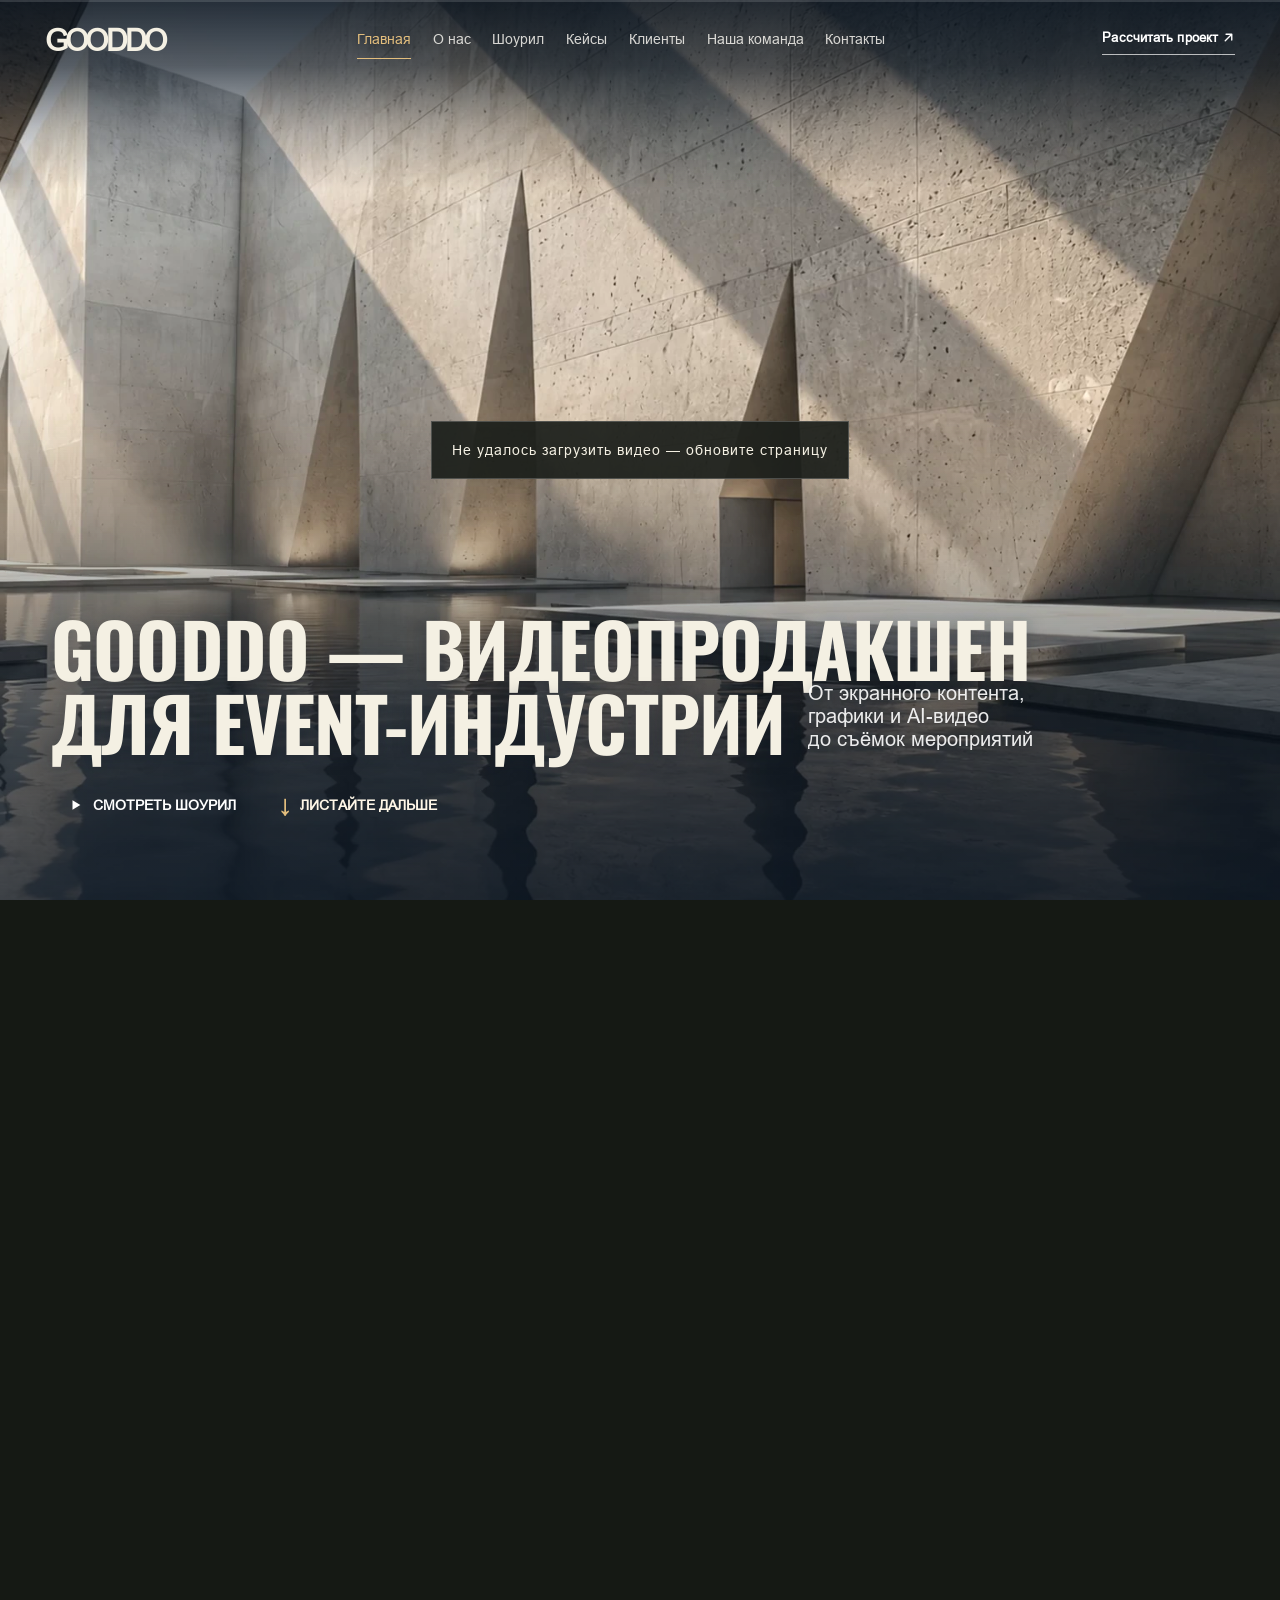
==== commit 27931980: "Publish GoodDo v47 icons and case cards" ====
--- a/review.html
+++ b/review.html
@@ -1,7 +1,11 @@
-<!doctype html><html lang="ru"><head><meta charset="utf-8"><meta name="viewport" content="width=device-width, initial-scale=1"><title>GoodDo — видеопродакшен для event-индустрии</title><link rel="stylesheet" href="site.css?v=42"><link rel="stylesheet" href="final-contact.css?v=30"><link rel="stylesheet" href="gallery-review.css?v=46"><link rel="stylesheet" href="case-review.css?v=43-native"><link rel="stylesheet" href="team-review.css?v=37"><link rel="stylesheet" href="showreel-review.css?v=37"><link rel="stylesheet" href="reviews-compact.css?v=38-short"><link rel="stylesheet" href="mobile-viewport.css?v=41-height"><link rel="stylesheet" href="cases-touch.css?v=41"><link rel="icon" type="image/png" href="assets/favicon-gd.png">
+<!doctype html><html lang="ru"><head><meta charset="utf-8"><meta name="viewport" content="width=device-width, initial-scale=1"><title>GoodDo — видеопродакшен для event-индустрии</title><link rel="stylesheet" href="site.css?v=47"><link rel="stylesheet" href="final-contact.css?v=30"><link rel="stylesheet" href="gallery-review.css?v=46"><link rel="stylesheet" href="case-review.css?v=47"><link rel="stylesheet" href="team-review.css?v=37"><link rel="stylesheet" href="showreel-review.css?v=37"><link rel="stylesheet" href="reviews-compact.css?v=38-short"><link rel="stylesheet" href="mobile-viewport.css?v=41-height"><link rel="stylesheet" href="cases-touch.css?v=41"><link rel="icon" type="image/png" href="assets/favicon-gd.png">
 
 
 </head><body>
+<svg width="0" height="0" aria-hidden="true" focusable="false" style="position:absolute">
+  <symbol id="action-up-right" viewBox="0 0 16 16"><path d="M4 12 12 4M5 4h7v7" fill="none" stroke="currentColor" stroke-width="1.7" stroke-linecap="round" stroke-linejoin="round"/></symbol>
+  <symbol id="action-play" viewBox="0 0 16 16"><path d="M4 2.5v11l9-5.5z" fill="currentColor"/></symbol>
+</svg>
 
 <main id="journey" aria-label="Путешествие по галерее GoodDo">
 <div class="stage">
@@ -10,7 +14,7 @@
 
 <div class="hero-copy" id="hero-copy"><div class="hero-title-layout"><h1><span>GoodDo — видеопродакшен</span> <span>для event-индустрии</span></h1><p><span>От экранного контента,</span> <span>графики и AI-видео</span> <span>до съёмок мероприятий</span></p></div>
   <div class="hero-actions">
-    <button type="button" id="hero-showreel"><span aria-hidden="true">▶</span> Смотреть шоурил</button>
+    <button type="button" id="hero-showreel"><svg class="action-icon" aria-hidden="true" focusable="false"><use href="#action-play"/></svg> Смотреть шоурил</button>
     <button type="button" id="hero-scroll"><span aria-hidden="true">↓</span> Листайте дальше</button>
   </div>
 </div>
@@ -52,7 +56,7 @@
 </div></div></section>
 <section class="demo" id="demo" inert aria-hidden="true" aria-label="Контент для ивентов">
   <div class="portfolio-room" aria-hidden="true"><img class="walk-frame" src="assets/ai-hall-walk/01-entry.webp" alt="" decoding="async" hidden><img class="walk-frame" src="assets/ai-hall-walk/02-forward.webp" alt="" decoding="async" hidden><img class="walk-frame" src="assets/ai-hall-walk/03-artwork.webp" alt="" decoding="async" hidden><img class="walk-frame" src="assets/ai-hall-walk/04-exit.webp" alt="" decoding="async" hidden><img class="walk-frame" src="assets/events-hall-walk/01-entry.webp" alt="" decoding="async" hidden><img class="walk-frame" src="assets/events-hall-walk/02-forward.webp" alt="" decoding="async" hidden><img class="walk-frame" src="assets/events-hall-walk/03-artwork.webp" alt="" decoding="async" hidden><img class="walk-frame" src="assets/events-hall-walk/04-exit.webp" alt="" decoding="async" hidden><img class="walk-frame" src="assets/reportage-hall-walk/01-entry.webp" alt="" decoding="async" hidden><img class="walk-frame" src="assets/reportage-hall-walk/02-forward.webp" alt="" decoding="async" hidden><img class="walk-frame" src="assets/reportage-hall-walk/03-artwork.webp" alt="" decoding="async" hidden><img class="walk-frame" src="assets/reportage-hall-walk/04-exit.webp" alt="" decoding="async" hidden><img class="walk-frame" src="assets/hall-concepts/05-shows-broadcasts.webp" alt="" decoding="async" hidden></div>
-  <div class="demo-head"><div><p class="gallery-kicker">НИЖНИЙ УРОВЕНЬ / ЗАЛ 01</p><h3 id="deck-heading">Контент для ивентов</h3></div><div class="gallery-actions"><button class="return" data-walk=".64" id="walk-to-art">К работам ↗</button></div></div>
+  <div class="demo-head"><div><p class="gallery-kicker">НИЖНИЙ УРОВЕНЬ / ЗАЛ 01</p><h3 id="deck-heading">Контент для ивентов</h3></div><div class="gallery-actions"><button class="return" data-walk=".64" id="walk-to-art">К работам <svg class="action-icon" aria-hidden="true" focusable="false"><use href="#action-up-right"/></svg></button></div></div>
 
   <div class="deck" id="deck">
     <div class="project-cards" id="project-cards" role="group" aria-label="Карусель проектов"></div>
@@ -69,7 +73,7 @@
   <p class="demo-hint" id="hint">Листайте работы · Нажмите для просмотра · Прокрутите к следующему залу</p>
 </section>
 <div class="level-transition" id="level-transition" aria-hidden="true"><div class="concrete-slab" id="concrete-slab"></div></div>
-<section class="final-scene" id="final-scene" aria-label="Контакты GoodDo" inert aria-hidden="true"><div class="final-contact-viewport" data-route-scroll><div class="final-content"><h2>Сделаем ваш проект заметным</h2><p>От первой идеи до последнего кадра — найдём решение под вашу задачу</p><div class="final-actions"><a href="mailto:gooddoprod@gmail.com?subject=GoodDo%20%E2%80%94%20%D1%80%D0%B0%D1%81%D1%81%D1%87%D0%B8%D1%82%D0%B0%D1%82%D1%8C%20%D0%BF%D1%80%D0%BE%D0%B5%D0%BA%D1%82">Рассчитать проект ↗</a><a href="tel:+79254082554">Позвонить ↗</a></div><div class="final-contact"><a href="mailto:gooddoprod@gmail.com">gooddoprod@gmail.com</a><a href="https://t.me/ramil_arifullov" target="_blank" rel="noopener noreferrer">Telegram · Рамиль Арифуллов</a><span>Москва · работаем по всей России</span></div></div></div></section>
+<section class="final-scene" id="final-scene" aria-label="Контакты GoodDo" inert aria-hidden="true"><div class="final-contact-viewport" data-route-scroll><div class="final-content"><h2>Сделаем ваш проект заметным</h2><p>От первой идеи до последнего кадра — найдём решение под вашу задачу</p><div class="final-actions"><a href="mailto:gooddoprod@gmail.com?subject=GoodDo%20%E2%80%94%20%D1%80%D0%B0%D1%81%D1%81%D1%87%D0%B8%D1%82%D0%B0%D1%82%D1%8C%20%D0%BF%D1%80%D0%BE%D0%B5%D0%BA%D1%82">Рассчитать проект <svg class="action-icon" aria-hidden="true" focusable="false"><use href="#action-up-right"/></svg></a><a href="tel:+79254082554">Позвонить <svg class="action-icon" aria-hidden="true" focusable="false"><use href="#action-up-right"/></svg></a></div><div class="final-contact"><a href="mailto:gooddoprod@gmail.com">gooddoprod@gmail.com</a><a href="https://t.me/ramil_arifullov" target="_blank" rel="noopener noreferrer">Telegram · Рамиль Арифуллов</a><span>Москва · работаем по всей России</span></div></div></div></section>
 
 <div class="route-hud">
 <a class="route-brand" href="https://gooddo.ru/" target="_blank" rel="noopener noreferrer" aria-label="Основной сайт GoodDo">GOODDO</a>
@@ -88,13 +92,13 @@
   <button type="button" data-hall="2" aria-label="Постановочная съёмка"><span>Постановочная съёмка</span><span class="hall-short-label">Постановка</span></button>
   <button type="button" data-hall="3" aria-label="Репортажная съёмка ивентов"><span>Репортажная съёмка ивентов</span><span class="hall-short-label">Репортаж</span></button>
 </nav>
-<a class="route-contact" href="mailto:gooddoprod@gmail.com?subject=GoodDo%20%E2%80%94%20%D1%80%D0%B0%D1%81%D1%81%D1%87%D0%B8%D1%82%D0%B0%D1%82%D1%8C%20%D0%BF%D1%80%D0%BE%D0%B5%D0%BA%D1%82">Рассчитать проект ↗</a></div>
+<a class="route-contact" href="mailto:gooddoprod@gmail.com?subject=GoodDo%20%E2%80%94%20%D1%80%D0%B0%D1%81%D1%81%D1%87%D0%B8%D1%82%D0%B0%D1%82%D1%8C%20%D0%BF%D1%80%D0%BE%D0%B5%D0%BA%D1%82">Рассчитать проект <svg class="action-icon" aria-hidden="true" focusable="false"><use href="#action-up-right"/></svg></a></div>
 <div class="progress-track" aria-hidden="true"><div id="journey-progress"></div></div>
 </div></main>
 <dialog id="project" aria-labelledby="project-title">
   <button class="modal-close" id="close" aria-label="Закрыть проект">×</button>
   <div class="project-layout">
-    <div class="project-media" id="project-media"><div class="gd-player project-player" id="case-player" tabindex="-1"><div class="gd-screen"><video class="gd-video" id="project-video" controls playsinline preload="metadata" aria-label="Видео кейса"></video></div><div class="sr" id="case-player-status" aria-live="polite"></div></div><img id="project-poster" hidden alt=""><a class="project-watch" id="project-watch" href="#" target="_blank" rel="noopener noreferrer" hidden>Смотреть видео на Яндекс Диске ↗</a></div>
+    <div class="project-media" id="project-media"><div class="gd-player project-player" id="case-player" tabindex="-1"><div class="gd-screen"><video class="gd-video" id="project-video" controls playsinline preload="metadata" aria-label="Видео кейса"></video></div><div class="sr" id="case-player-status" aria-live="polite"></div></div><img id="project-poster" hidden alt=""><a class="project-watch" id="project-watch" href="#" target="_blank" rel="noopener noreferrer" hidden>Смотреть видео на Яндекс Диске <svg class="action-icon" aria-hidden="true" focusable="false"><use href="#action-up-right"/></svg></a></div>
     <div class="project-copy">
       <div class="project-details">
         <div class="eyebrow" id="project-index"></div>
@@ -103,11 +107,11 @@
         <div id="project-story"></div>
       </div>
       <span class="project-tag"></span>
-      <button class="project-source" id="project-source" type="button">Рассчитать проект ↗</button>
+      <button class="project-source" id="project-source" type="button">Рассчитать проект <svg class="action-icon" aria-hidden="true" focusable="false"><use href="#action-up-right"/></svg></button>
     </div>
   </div>
   <div class="project-nav"><button id="prev">← Предыдущий</button><span id="project-count">01 / 03</span><button id="next">Следующий →</button></div>
 </dialog>
 
 <div class="status" id="status" aria-live="polite"></div><footer>GoodDo</footer>
-<script src="web-media.js"></script><script src="hall-data-full.js?v=28-ordered"></script><script src="case-data-full.js?v=20261119"></script><script src="case-media-update.js?v=43"></script><script src="showreel-player.js?v=43-ratio"></script><script src="portfolio-ui.js?v=43-ratio"></script><script src="hall-walk.js?v=28-ordered"></script><script src="scroll-video-timeline.js?v=31-dive"></script><script src="team-config.js?v=34"></script><script src="team-layer.js?v=35"></script><script src="menu-flight-data.js?v=40"></script><script src="scroll-player.js?v=41-mobile"></script><script src="client-content.js?v=38-short"></script><script src="project-forms.js?v=36"></script><script src="v24-navigation.js?v=37"></script></body></html>
+<script src="web-media.js"></script><script src="hall-data-full.js?v=28-ordered"></script><script src="case-data-full.js?v=20261119"></script><script src="case-media-update.js?v=43"></script><script src="showreel-player.js?v=43-ratio"></script><script src="portfolio-ui.js?v=43-ratio"></script><script src="hall-walk.js?v=28-ordered"></script><script src="scroll-video-timeline.js?v=31-dive"></script><script src="team-config.js?v=34"></script><script src="team-layer.js?v=35"></script><script src="menu-flight-data.js?v=40"></script><script src="scroll-player.js?v=41-mobile"></script><script src="client-content.js?v=38-short"></script><script src="project-forms.js?v=47"></script><script src="v24-navigation.js?v=37"></script></body></html>
--- a/site.css
+++ b/site.css
@@ -1134,12 +1134,26 @@
   cursor: pointer;
 }
 
-#hero-copy #hero-showreel {
-  background: var(--gd-gold);
-  color: var(--gd-ink);
-}
-
+.action-icon {
+  display: inline-block;
+  width: 1em;
+  height: 1em;
+  vertical-align: -.14em;
+  flex: none;
+}
+
+#hero-copy #hero-showreel,
 #hero-copy #hero-showreel:hover,
+#hero-copy #hero-showreel:focus-visible {
+  background: none;
+  color: #fff;
+}
+
+#hero-copy #hero-showreel:hover {
+  text-decoration: underline;
+  text-underline-offset: .25em;
+}
+
 #project #project-source:hover {
   background: #f3d5a0;
 }
@@ -1820,14 +1834,12 @@
   z-index: -1;
   border: 1px solid #f4f1e7ac;
   border-radius: 50%;
-  background: #f5f4ea0a;
   pointer-events: none;
 }
 
 #demo .carousel-navigation .carousel-control:hover::before,
 #clients-scene .review-navigation button:hover::before {
   border-color: var(--gd-gold);
-  background: #f5f2e936;
 }
 
 .review-dialog-close {
--- a/case-review.css
+++ b/case-review.css
@@ -84,16 +84,36 @@
 
 }
 
+#demo #deck .art {
+  background: none;
+  backdrop-filter: blur(24px) brightness(.65) saturate(.8);
+  -webkit-backdrop-filter: blur(24px) brightness(.65) saturate(.8);
+}
+
 #demo .art .card-caption {
-  background: linear-gradient(125deg, rgb(233 240 241 / 34%), rgb(218 230 234 / 28%));
+  background: linear-gradient(125deg, rgb(12 20 30 / 28%), rgb(20 29 39 / 22%));
+  backdrop-filter: none;
+  -webkit-backdrop-filter: none;
   color: #fff9ee;
-  text-shadow: 0 1px 4px #07121c;
-  box-shadow: inset 0 1px #ffffff59;
+  text-shadow: none;
+  box-shadow: inset 0 1px #ffffff29;
 }
 
 #demo .art .card-caption :is(.card-index, .card-arrow) {
   color: inherit;
-  text-shadow: inherit;
+}
+
+#demo .art .card-caption .card-arrow {
+  border-color: #fff7;
+}
+
+/* Keep adjacent labels out of the area covered by the transparent center card. */
+#demo #deck .art[data-offset="-1"] .card-caption {
+  padding-inline-end: 27%;
+}
+
+#demo #deck .art[data-offset="1"] .card-caption {
+  padding-inline-start: 27%;
 }
 
 /* Keep the case, playback controls and navigation within the visible window. */
